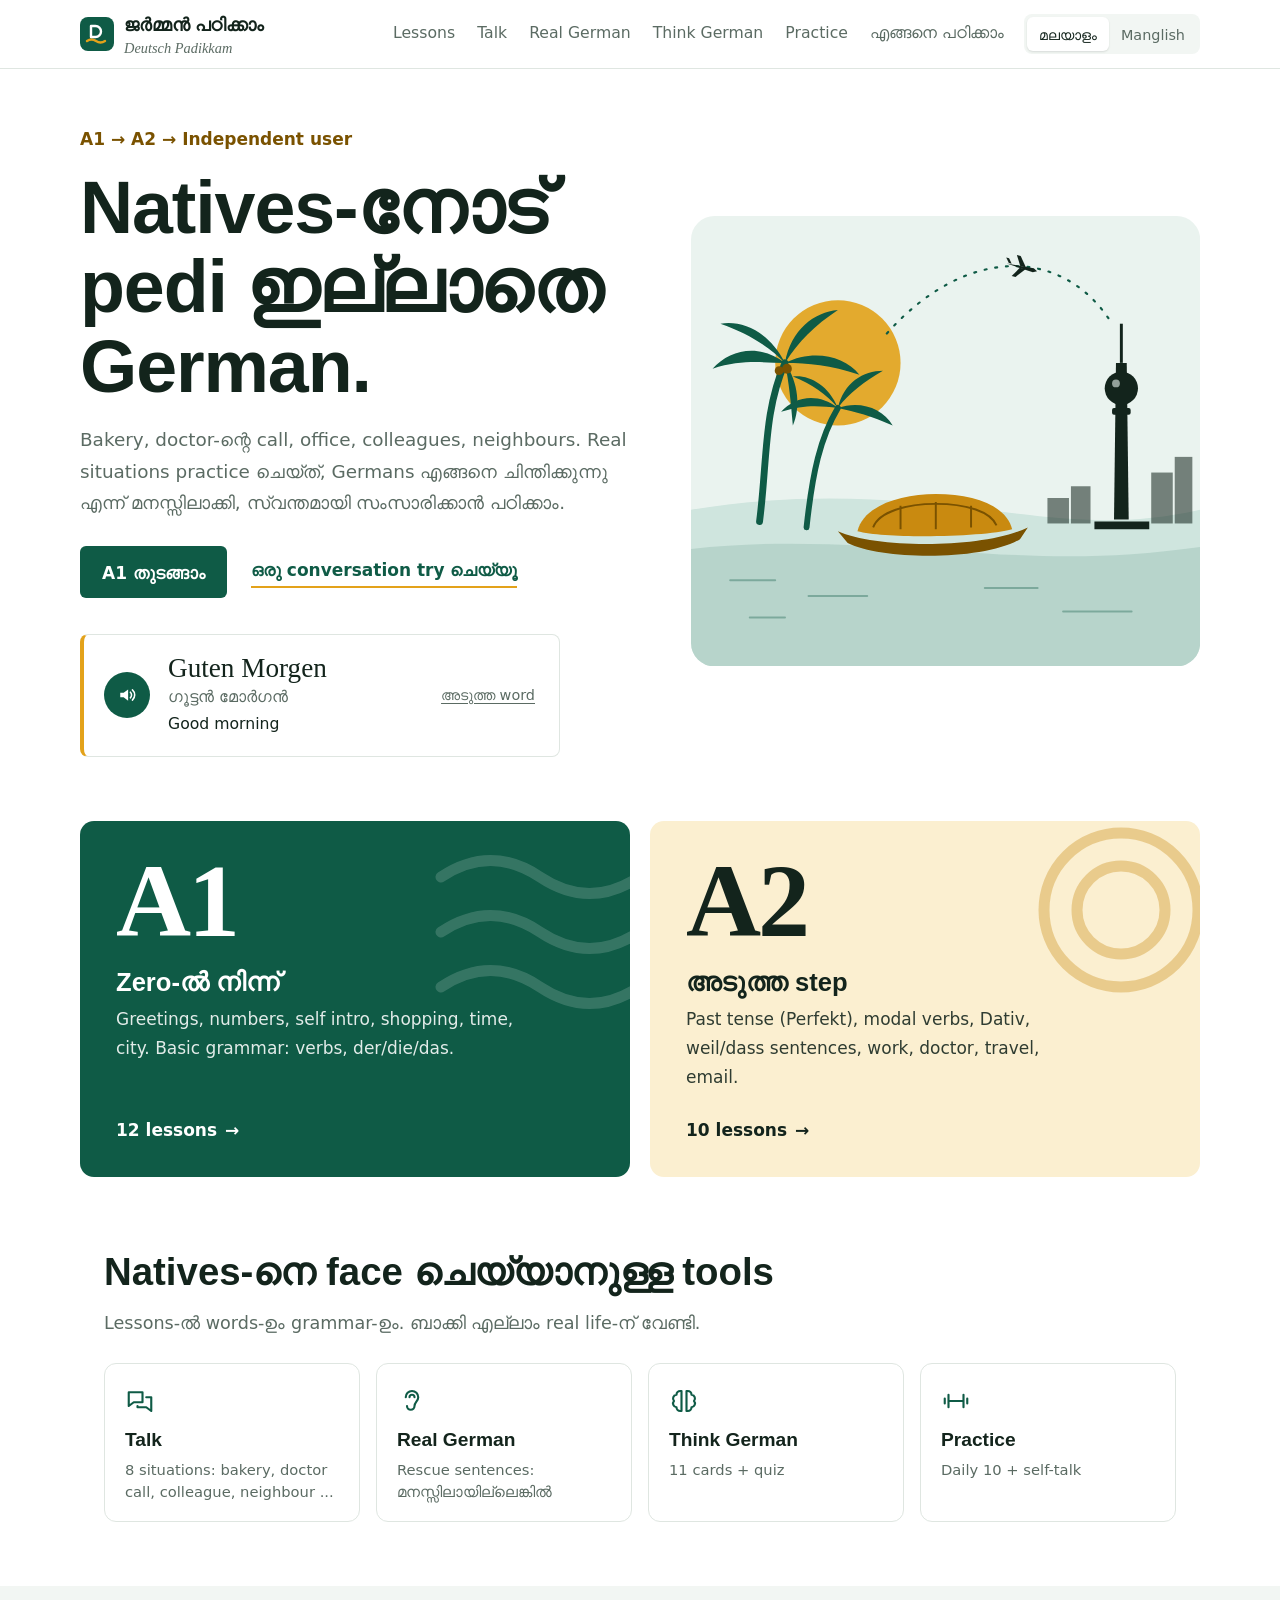
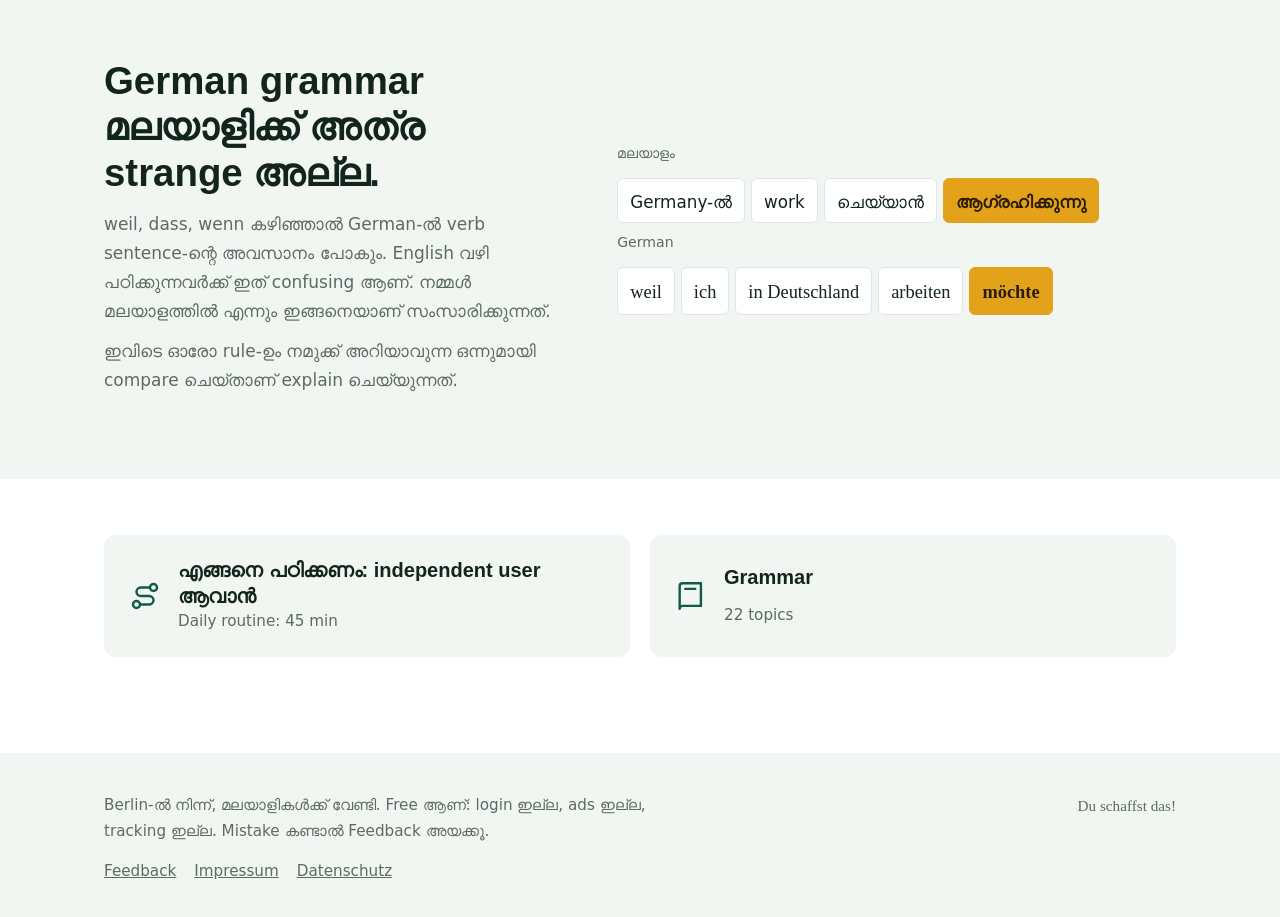
==== index.html @ 3b3a0187 "Add files via upload" ====
<!DOCTYPE html>
<html lang="ml">
<head>
<meta charset="utf-8">
<meta name="viewport" content="width=device-width, initial-scale=1, viewport-fit=cover">
<title>Deutsch Padikkam · ജർമ്മൻ മലയാളത്തിൽ പഠിക്കാം (A1, A2, Goethe പരീക്ഷ)</title>
<meta name="description" content="മലയാളത്തിലും Manglish-ലും ജർമ്മൻ പഠിക്കാം. A1, A2 പാഠങ്ങൾ, ഉച്ചാരണം, Goethe A1, A2 പരീക്ഷാ തയ്യാറെടുപ്പ്. Learn German in Malayalam and Manglish.">
<meta name="theme-color" content="#0F5B46">
<link rel="icon" href="favicon.svg" type="image/svg+xml">
<meta property="og:type" content="website">
<meta property="og:title" content="Deutsch Padikkam: ജർമ്മൻ, നമ്മുടെ ഭാഷയിൽ">
<meta property="og:description" content="Free German course in Malayalam and Manglish. A1, A2, real conversations, rescue sentences, German culture.">
<meta property="og:image" content="og-image.png">
<meta property="og:locale" content="ml_IN">
<meta name="twitter:card" content="summary_large_image">
<style>
@font-face {
  font-family: 'Anek Malayalam';
  font-style: normal;
  font-display: swap;
  font-weight: 100 800;
  font-stretch: 75% 125%;
  src: url(fonts/anek-malayalam-malayalam-standard-normal.woff2) format('woff2-variations');
  unicode-range: U+0307,U+0323,U+0951-0952,U+0964-0965,U+0D00-0D7F,U+1CDA,U+1CF2,U+200C-200D,U+20B9,U+25CC,U+A830-A832;
}
@font-face {
  font-family: 'Anek Malayalam';
  font-style: normal;
  font-display: swap;
  font-weight: 100 800;
  font-stretch: 75% 125%;
  src: url(fonts/anek-malayalam-latin-ext-standard-normal.woff2) format('woff2-variations');
  unicode-range: U+0100-02BA,U+02BD-02C5,U+02C7-02CC,U+02CE-02D7,U+02DD-02FF,U+0304,U+0308,U+0329,U+1D00-1DBF,U+1E00-1E9F,U+1EF2-1EFF,U+2020,U+20A0-20AB,U+20AD-20C0,U+2113,U+2C60-2C7F,U+A720-A7FF;
}
@font-face {
  font-family: 'Anek Malayalam';
  font-style: normal;
  font-display: swap;
  font-weight: 100 800;
  font-stretch: 75% 125%;
  src: url(fonts/anek-malayalam-latin-standard-normal.woff2) format('woff2-variations');
  unicode-range: U+0000-00FF,U+0131,U+0152-0153,U+02BB-02BC,U+02C6,U+02DA,U+02DC,U+0304,U+0308,U+0329,U+2000-206F,U+20AC,U+2122,U+2191,U+2193,U+2212,U+2215,U+FEFF,U+FFFD;
}
@font-face {
  font-family: 'Newsreader';
  font-style: normal;
  font-display: swap;
  font-weight: 200 800;
  src: url(fonts/newsreader-latin-ext-standard-normal.woff2) format('woff2-variations');
  unicode-range: U+0100-02BA,U+02BD-02C5,U+02C7-02CC,U+02CE-02D7,U+02DD-02FF,U+0304,U+0308,U+0329,U+1D00-1DBF,U+1E00-1E9F,U+1EF2-1EFF,U+2020,U+20A0-20AB,U+20AD-20C0,U+2113,U+2C60-2C7F,U+A720-A7FF;
}
@font-face {
  font-family: 'Newsreader';
  font-style: normal;
  font-display: swap;
  font-weight: 200 800;
  src: url(fonts/newsreader-latin-standard-normal.woff2) format('woff2-variations');
  unicode-range: U+0000-00FF,U+0131,U+0152-0153,U+02BB-02BC,U+02C6,U+02DA,U+02DC,U+0304,U+0308,U+0329,U+2000-206F,U+20AC,U+2122,U+2191,U+2193,U+2212,U+2215,U+FEFF,U+FFFD;
}
@font-face {
  font-family: 'Newsreader';
  font-style: italic;
  font-display: swap;
  font-weight: 200 800;
  src: url(fonts/newsreader-latin-ext-standard-italic.woff2) format('woff2-variations');
  unicode-range: U+0100-02BA,U+02BD-02C5,U+02C7-02CC,U+02CE-02D7,U+02DD-02FF,U+0304,U+0308,U+0329,U+1D00-1DBF,U+1E00-1E9F,U+1EF2-1EFF,U+2020,U+20A0-20AB,U+20AD-20C0,U+2113,U+2C60-2C7F,U+A720-A7FF;
}
@font-face {
  font-family: 'Newsreader';
  font-style: italic;
  font-display: swap;
  font-weight: 200 800;
  src: url(fonts/newsreader-latin-standard-italic.woff2) format('woff2-variations');
  unicode-range: U+0000-00FF,U+0131,U+0152-0153,U+02BB-02BC,U+02C6,U+02DA,U+02DC,U+0304,U+0308,U+0329,U+2000-206F,U+20AC,U+2122,U+2191,U+2193,U+2212,U+2215,U+FEFF,U+FFFD;
}
@font-face {
  font-family: 'Manjari';
  font-style: normal;
  font-display: swap;
  font-weight: 400;
  src: url(fonts/manjari-malayalam-400-normal.woff2) format('woff2'), url(fonts/manjari-malayalam-400-normal.woff) format('woff');
  unicode-range: U+0307,U+0323,U+0951-0952,U+0964-0965,U+0D00-0D7F,U+1CDA,U+1CF2,U+200C-200D,U+20B9,U+25CC,U+A830-A832;
}
@font-face {
  font-family: 'Manjari';
  font-style: normal;
  font-display: swap;
  font-weight: 400;
  src: url(fonts/manjari-latin-ext-400-normal.woff2) format('woff2'), url(fonts/manjari-latin-ext-400-normal.woff) format('woff');
  unicode-range: U+0100-02BA,U+02BD-02C5,U+02C7-02CC,U+02CE-02D7,U+02DD-02FF,U+0304,U+0308,U+0329,U+1D00-1DBF,U+1E00-1E9F,U+1EF2-1EFF,U+2020,U+20A0-20AB,U+20AD-20C0,U+2113,U+2C60-2C7F,U+A720-A7FF;
}
@font-face {
  font-family: 'Manjari';
  font-style: normal;
  font-display: swap;
  font-weight: 400;
  src: url(fonts/manjari-latin-400-normal.woff2) format('woff2'), url(fonts/manjari-latin-400-normal.woff) format('woff');
  unicode-range: U+0000-00FF,U+0131,U+0152-0153,U+02BB-02BC,U+02C6,U+02DA,U+02DC,U+0304,U+0308,U+0329,U+2000-206F,U+20AC,U+2122,U+2191,U+2193,U+2212,U+2215,U+FEFF,U+FFFD;
}
@font-face {
  font-family: 'Manjari';
  font-style: normal;
  font-display: swap;
  font-weight: 700;
  src: url(fonts/manjari-malayalam-700-normal.woff2) format('woff2'), url(fonts/manjari-malayalam-700-normal.woff) format('woff');
  unicode-range: U+0307,U+0323,U+0951-0952,U+0964-0965,U+0D00-0D7F,U+1CDA,U+1CF2,U+200C-200D,U+20B9,U+25CC,U+A830-A832;
}
@font-face {
  font-family: 'Manjari';
  font-style: normal;
  font-display: swap;
  font-weight: 700;
  src: url(fonts/manjari-latin-ext-700-normal.woff2) format('woff2'), url(fonts/manjari-latin-ext-700-normal.woff) format('woff');
  unicode-range: U+0100-02BA,U+02BD-02C5,U+02C7-02CC,U+02CE-02D7,U+02DD-02FF,U+0304,U+0308,U+0329,U+1D00-1DBF,U+1E00-1E9F,U+1EF2-1EFF,U+2020,U+20A0-20AB,U+20AD-20C0,U+2113,U+2C60-2C7F,U+A720-A7FF;
}
@font-face {
  font-family: 'Manjari';
  font-style: normal;
  font-display: swap;
  font-weight: 700;
  src: url(fonts/manjari-latin-700-normal.woff2) format('woff2'), url(fonts/manjari-latin-700-normal.woff) format('woff');
  unicode-range: U+0000-00FF,U+0131,U+0152-0153,U+02BB-02BC,U+02C6,U+02DA,U+02DC,U+0304,U+0308,U+0329,U+2000-206F,U+20AC,U+2122,U+2191,U+2193,U+2212,U+2215,U+FEFF,U+FFFD;
}

:root{
  --bg:#FFFFFF; --bg2:#F2F6F3; --ink:#13241C; --muted:#5B6B63; --line:#DFE6E1;
  --green:#0F5B46; --green2:#0A4535; --on-green:#FFFFFF; --tur:#E3A21A; --tur-soft:#FBEFD0; --tur-ink:#7A5200;
  --red:#B93A2A; --ok:#1E7A4E; --water:#CFE5DE; --sky:#EAF3EF;
  color-scheme:light; box-sizing:border-box;
  padding-top:env(safe-area-inset-top,0px); padding-bottom:env(safe-area-inset-bottom,0px);
}
@media (prefers-color-scheme:dark){ :root:not([data-theme="light"]){
  --bg:#0E1713; --bg2:#15221C; --ink:#E8EEEA; --muted:#9FB0A7; --line:#25342D;
  --green:#2E8B6C; --green2:#3FA584; --on-green:#FFFFFF; --tur:#F0B43C; --tur-soft:#3A2F14; --tur-ink:#F6CF7A;
  --red:#E58A7C; --ok:#6CC191; --water:#1E3A31; --sky:#13211B; color-scheme:dark; } }
:root[data-theme="dark"]{
  --bg:#0E1713; --bg2:#15221C; --ink:#E8EEEA; --muted:#9FB0A7; --line:#25342D;
  --green:#2E8B6C; --green2:#3FA584; --on-green:#FFFFFF; --tur:#F0B43C; --tur-soft:#3A2F14; --tur-ink:#F6CF7A;
  --red:#E58A7C; --ok:#6CC191; --water:#1E3A31; --sky:#13211B; color-scheme:dark; }
*,*::before,*::after{box-sizing:inherit}
html{scroll-padding-top:calc(env(safe-area-inset-top,0px) + 80px)}
body{margin:0;background:var(--bg);color:var(--ink);font-family:"Manjari","Noto Sans Malayalam",system-ui,sans-serif;font-size:1.0625rem;line-height:1.7;-webkit-font-smoothing:antialiased}
.disp{font-family:"Anek Malayalam","Manjari",system-ui,sans-serif;font-variation-settings:"wdth" 88}
.de{font-family:"Newsreader",Georgia,"Times New Roman",serif}
a{color:var(--green)}
:focus-visible{outline:3px solid var(--tur);outline-offset:3px;border-radius:4px}
.wrap{max-width:1120px;margin:0 auto;padding:0 24px}
.narrow{max-width:820px}

/* header */
header.top{position:sticky;top:env(safe-area-inset-top,0px);z-index:20;background:color-mix(in srgb,var(--bg) 88%,transparent);backdrop-filter:blur(10px);-webkit-backdrop-filter:blur(10px);border-bottom:1px solid var(--line)}
body::before{content:"";position:fixed;inset:0 0 auto;height:env(safe-area-inset-top,0px);z-index:21;background:color-mix(in srgb,var(--bg) 88%,transparent);backdrop-filter:blur(10px);-webkit-backdrop-filter:blur(10px)}
.bar{display:flex;align-items:center;justify-content:space-between;gap:12px 24px;min-height:68px;flex-wrap:wrap;padding:8px 0}
.brand{display:flex;align-items:center;gap:10px;text-decoration:none;color:var(--ink)}
.brand .mark{width:34px;height:34px;flex:none}
.brand b{font-family:"Anek Malayalam",sans-serif;font-weight:700;font-size:1.15rem;line-height:1;font-variation-settings:"wdth" 90}
.brand small{display:block;font-family:"Newsreader",serif;font-style:italic;color:var(--muted);font-size:.9rem;line-height:1.2}
.right{display:flex;align-items:center;gap:20px;flex-wrap:wrap}
nav.links{display:flex;gap:22px}
nav.links a{text-decoration:none;color:var(--muted);font-size:.98rem;padding:4px 0;border-bottom:2px solid transparent}
nav.links a:hover{color:var(--ink)}
nav.links a[aria-current="page"]{color:var(--ink);border-bottom-color:var(--tur)}
.toggle{display:inline-flex;background:var(--bg2);border-radius:8px;padding:3px}
.toggle button{border:0;background:transparent;color:var(--muted);font:inherit;font-size:.9rem;padding:6px 12px 3px;border-radius:6px;cursor:pointer}
.toggle button[aria-pressed="true"]{background:var(--bg);color:var(--ink);box-shadow:0 1px 2px rgba(19,36,28,.12)}

/* buttons */
.btn{display:inline-flex;align-items:center;gap:8px;background:var(--green);color:var(--on-green);text-decoration:none;border:0;border-radius:6px;padding:13px 22px 10px;font:inherit;font-weight:700;cursor:pointer;transition:background .15s}
.btn:hover{background:var(--green2)}
a.btn{color:var(--on-green)}
.link{font-weight:700;text-decoration:none;color:var(--green);border-bottom:2px solid var(--tur);padding-bottom:1px}
@media (prefers-color-scheme:dark){ :root:not([data-theme="light"]) a,:root:not([data-theme="light"]) .link{color:var(--green2)} :root:not([data-theme="light"]) a.btn{color:var(--on-green)} }
:root[data-theme="dark"] a,:root[data-theme="dark"] .link{color:var(--green2)} :root[data-theme="dark"] a.btn{color:var(--on-green)}

/* home hero */
.hero{display:grid;grid-template-columns:1.05fr .95fr;gap:48px;align-items:center;padding:56px 0 64px}
.kicker{color:var(--tur-ink);font-weight:700;margin:0 0 14px}
.hero h1{font-family:"Anek Malayalam",sans-serif;font-weight:800;font-variation-settings:"wdth" 82;font-size:clamp(2.6rem,6.2vw,4.6rem);line-height:1.08;margin:0 0 18px;letter-spacing:-.015em}
.hero .sub{font-size:1.15rem;color:var(--muted);max-width:30em;margin:0 0 28px}
.hero .cta{display:flex;align-items:center;gap:24px;flex-wrap:wrap}
.art svg{width:100%;height:auto;display:block}
.demo{margin-top:36px;display:flex;align-items:center;gap:18px;padding:18px 20px;border:1px solid var(--line);border-left:4px solid var(--tur);border-radius:8px;background:var(--bg);max-width:30rem}
.demo .w{flex:1;min-width:0}
.demo .g{font-family:"Newsreader",serif;font-size:1.7rem;line-height:1.15;font-weight:500}
.demo .p{color:var(--muted);font-size:.98rem}
.demo .next{background:none;border:0;color:var(--muted);font:inherit;font-size:.9rem;cursor:pointer;text-decoration:underline;text-underline-offset:3px;padding:4px}
.play{width:46px;height:46px;border-radius:50%;border:0;background:var(--green);color:var(--on-green);cursor:pointer;display:inline-grid;place-items:center;padding:0;flex:none;transition:transform .12s}
.play:active{transform:scale(.94)}
.play svg{width:18px;height:18px}
.play.sm{width:38px;height:38px;background:var(--bg2);color:var(--green)}
@media (prefers-color-scheme:dark){ :root:not([data-theme="light"]) .play.sm{color:var(--green2)} }
:root[data-theme="dark"] .play.sm{color:var(--green2)}

/* levels */
.levels{display:grid;grid-template-columns:1fr 1fr;gap:20px;padding:0 0 72px}
.lv{position:relative;overflow:hidden;border-radius:14px;padding:36px 36px 32px;min-height:300px;display:flex;flex-direction:column;text-decoration:none}
.lv.a1{background:var(--green);color:#fff}
.lv.a2{background:var(--tur-soft);color:var(--ink)}
.lv .big{font-family:"Newsreader",serif;font-weight:600;font-size:6.5rem;line-height:.85;letter-spacing:-.03em}
.lv h2{font-family:"Anek Malayalam",sans-serif;font-variation-settings:"wdth" 88;font-size:1.6rem;margin:22px 0 6px;line-height:1.25}
.lv p{margin:0 0 24px;max-width:24em;opacity:.88}
.lv .go{margin-top:auto;font-weight:700;display:inline-flex;gap:8px;align-items:center}
.lv .deco{position:absolute;right:-20px;top:-10px;width:220px;opacity:.16;pointer-events:none}
.lv.a2 .deco{opacity:.35}
.lv:hover .go span{text-decoration:underline;text-underline-offset:4px}

/* verb-at-the-end feature */
.feature{background:var(--bg2);padding:72px 0}
.feature .grid{display:grid;grid-template-columns:.9fr 1.1fr;gap:56px;align-items:center}
.feature h2,.sec-h{font-family:"Anek Malayalam",sans-serif;font-weight:700;font-variation-settings:"wdth" 86;font-size:clamp(1.7rem,3.6vw,2.4rem);line-height:1.2;margin:0 0 14px}
.feature p{color:var(--muted);margin:0 0 12px;max-width:28em}
.sent{display:flex;flex-wrap:wrap;gap:6px;margin:0 0 8px}
.sent span{padding:9px 12px 6px;border-radius:6px;background:var(--bg);border:1px solid var(--line);font-size:1.05rem}
.sent span.v{background:var(--tur);border-color:var(--tur);color:#2A1C00;font-weight:700}
.sent.de span{font-family:"Newsreader",serif;font-size:1.15rem}
.sent-l{font-size:.88rem;color:var(--muted);margin:18px 0 6px}

/* exam teaser */
.teaser{padding:72px 0}
.teaser .grid{display:grid;grid-template-columns:1fr 1fr;gap:20px;margin-top:28px}
.tcard{border:1px solid var(--line);border-radius:12px;padding:26px 26px 22px;text-decoration:none;color:var(--ink);display:block;transition:border-color .15s}
.tcard:hover{border-color:var(--green)}
.tcard h3{font-family:"Newsreader",serif;font-weight:600;font-size:1.4rem;margin:0 0 14px}
.tcard .meta{display:flex;gap:28px;margin-top:14px;color:var(--muted);font-size:.95rem}
.tcard .meta b{display:block;font-family:"Newsreader",serif;font-size:1.6rem;color:var(--ink);font-weight:600;line-height:1.1}

/* generic page */
.crumb{color:var(--muted);font-size:.92rem;margin:28px 0 0}
.crumb a{color:var(--muted);text-decoration:none}
.crumb a:hover{color:var(--ink)}
.phead{display:grid;grid-template-columns:auto 1fr;gap:24px;align-items:center;margin:24px 0 32px}
.badge{width:88px;height:88px;border-radius:20px;background:var(--tur-soft);color:var(--tur-ink);display:grid;place-items:center}
.badge svg{width:44px;height:44px}
h1.page{font-family:"Anek Malayalam",sans-serif;font-weight:800;font-variation-settings:"wdth" 84;font-size:clamp(2rem,5vw,3.1rem);line-height:1.12;margin:0;letter-spacing:-.01em}
.phead .de{color:var(--muted);font-style:italic;font-size:1.2rem;margin:6px 0 0}
.progress{height:4px;background:var(--line);border-radius:2px;margin:0 0 36px;overflow:hidden}
.progress i{display:block;height:100%;background:var(--tur)}
.lead{color:var(--muted);max-width:36em;margin:0 0 36px;font-size:1.1rem}

/* level path */
.path{list-style:none;margin:0 0 48px;padding:0;position:relative}
.path::before{content:"";position:absolute;left:27px;top:28px;bottom:28px;width:2px;background:var(--line)}
.path li a{position:relative;display:grid;grid-template-columns:56px 1fr auto;gap:20px;align-items:center;padding:12px 12px 12px 0;text-decoration:none;color:var(--ink);border-radius:10px}
.path li a:hover{background:var(--bg2)}
.node{width:56px;height:56px;border-radius:50%;background:var(--bg);border:2px solid var(--line);display:grid;place-items:center;color:var(--green);position:relative;z-index:1}
.node svg{width:24px;height:24px}
.path .ok .node{background:var(--green);border-color:var(--green);color:#fff}
.path .t b{display:block;font-weight:700;font-size:1.08rem;line-height:1.35}
.path .t small{font-family:"Newsreader",serif;font-style:italic;color:var(--muted);font-size:1rem}
.path .n{font-family:"Newsreader",serif;color:var(--muted);font-size:.95rem;white-space:nowrap}
@media (prefers-color-scheme:dark){ :root:not([data-theme="light"]) .node{color:var(--green2)} }
:root[data-theme="dark"] .node{color:var(--green2)}

/* phrases */
.cols{display:grid;grid-template-columns:120px 1fr 1fr 46px;gap:0 20px;font-size:.85rem;color:var(--muted);padding:0 0 8px;border-bottom:1px solid var(--line)}
.ph{display:grid;grid-template-columns:1fr 1fr 46px;gap:6px 20px;align-items:center;padding:16px 0 14px;border-bottom:1px solid var(--line)}
.ph .g{font-family:"Newsreader",serif;font-size:1.4rem;line-height:1.25;font-weight:500}
.ph .s{color:var(--muted);font-size:.98rem;margin-top:2px}
.ph .m{font-size:1.02rem}
.hdr{display:grid;grid-template-columns:1fr 1fr 46px;gap:20px;font-size:.85rem;color:var(--muted);padding:0 0 8px;border-bottom:2px solid var(--ink)}
.note{display:grid;grid-template-columns:auto 1fr;gap:16px;margin:32px 0 0;padding:22px 24px 18px;background:var(--tur-soft);border-radius:12px}
.note svg{width:26px;height:26px;color:var(--tur-ink);margin-top:2px}
.note b{display:block;color:var(--tur-ink);margin-bottom:2px}
.quiz{margin:48px 0 0;border:1px solid var(--line);border-radius:12px;padding:8px 24px 18px}
.quiz h2{font-family:"Anek Malayalam",sans-serif;font-variation-settings:"wdth" 88;font-size:1.35rem;margin:16px 0 4px}
.q{padding:16px 0 10px;border-top:1px solid var(--line)}
.q:first-of-type{border-top:0}
.q p{margin:0 0 12px;font-weight:700}
.opts{display:flex;gap:10px;flex-wrap:wrap}
.opt{background:var(--bg);border:1.5px solid var(--line);color:var(--ink);border-radius:8px;padding:10px 16px 7px;font:inherit;cursor:pointer;transition:border-color .12s}
.opt:hover:not([disabled]){border-color:var(--green)}
.opt.de{font-size:1.12rem}
.opt[disabled]{cursor:default}
.opt.right{border-color:var(--ok);background:color-mix(in srgb,var(--ok) 10%,var(--bg));color:var(--ok);font-weight:700}
.opt.wrong{border-color:var(--red);color:var(--red);text-decoration:line-through}
.fb{margin-top:8px;font-size:.95rem;min-height:1.4em}
.fb.ok{color:var(--ok)} .fb.no{color:var(--red)}
.pager{display:flex;justify-content:space-between;align-items:center;gap:16px;flex-wrap:wrap;margin:40px 0 72px}

/* exam */
.facts{display:grid;grid-template-columns:repeat(4,1fr);gap:0;border-top:2px solid var(--ink);border-bottom:1px solid var(--line);margin:0 0 48px}
.fact{padding:18px 16px 14px 0}
.fact+.fact{padding-left:16px;border-left:1px solid var(--line)}
.fact .v{font-family:"Newsreader",serif;font-size:2.4rem;font-weight:600;line-height:1}
.fact .k{color:var(--muted);font-size:.92rem;margin-top:6px}
.viz{margin:0 0 12px}
.viz-l{font-size:.88rem;color:var(--muted);margin:0 0 8px}
.tl{display:flex;height:56px;border-radius:8px;overflow:hidden;gap:3px}
.tl div{display:flex;flex-direction:column;justify-content:center;padding:0 12px;color:#fff;min-width:0}
.tl div b{font-family:"Newsreader",serif;font-size:1.05rem;font-weight:600;white-space:nowrap;overflow:hidden;text-overflow:ellipsis}
.tl div small{font-size:.8rem;opacity:.9}
.tl .c1{background:#0F5B46}.tl .c2{background:#2E8B6C}.tl .c3{background:#5FAE8F}.tl .c4{background:#C98A10}
.pts{position:relative;height:44px;border-radius:8px;overflow:hidden;display:flex;gap:3px;margin-top:4px}
.pts div{display:flex;align-items:center;padding:0 12px;color:#fff;font-size:.9rem}
.pts .w{background:#0F5B46}.pts .o{background:#C98A10}
.passline{position:relative;height:28px;margin-top:6px}
.passline i{position:absolute;top:-56px;bottom:22px;width:2px;background:var(--red)}
.passline span{position:absolute;top:2px;transform:translateX(-50%);font-size:.85rem;color:var(--red);font-weight:700;white-space:nowrap}
.parts{margin:40px 0 0}
.part{display:grid;grid-template-columns:200px 1fr;gap:24px;padding:22px 0 18px;border-top:1px solid var(--line)}
.part h3{margin:0;font-family:"Newsreader",serif;font-weight:600;font-size:1.5rem;line-height:1.2}
.part h3 small{display:block;font-family:"Manjari",sans-serif;font-weight:400;font-size:.9rem;color:var(--muted);margin-top:6px;line-height:1.5}
.part p{margin:0}
.calc{margin:28px 0 0;padding:20px 24px 16px;background:var(--bg2);border-radius:12px}
.calc b{display:block;margin-bottom:2px}
.samples{display:grid;grid-template-columns:1fr 1fr;gap:20px;margin-top:20px}
.paper{position:relative;border:1px solid var(--line);border-left:4px solid var(--green);border-radius:4px 10px 10px 4px;padding:22px 24px 20px;background:var(--bg)}
.paper h3{margin:0 0 12px;font-size:1rem;color:var(--muted);font-weight:700}
.paper .txt{font-family:"Newsreader",serif;font-size:1.18rem;line-height:1.65;white-space:pre-line;margin:0 0 12px}
.tips{list-style:none;padding:0;margin:16px 0 0}
.tips li{position:relative;padding:12px 0 10px 34px;border-top:1px solid var(--line)}
.tips li::before{content:"";position:absolute;left:4px;top:19px;width:14px;height:8px;border-left:2.5px solid var(--green);border-bottom:2.5px solid var(--green);transform:rotate(-45deg)}
.src{font-size:.9rem;color:var(--muted);margin:20px 0 0}
h2.sec-h{margin-top:64px}


.path .t small.gsub{display:block;font-family:"Manjari",sans-serif;font-style:normal;font-size:.9rem}
.jump{display:flex;gap:8px;flex-wrap:wrap;margin:-12px 0 28px}
.jump a{font-size:.9rem;text-decoration:none;color:var(--ink);background:var(--bg2);border-radius:6px;padding:6px 12px 3px}
.jump a:hover{background:var(--tur-soft)}
h2.lh{font-family:"Anek Malayalam",sans-serif;font-variation-settings:"wdth" 88;font-size:1.35rem;margin:0 0 12px}
.gram{margin:48px 0 0;padding:28px 28px 22px;border:1px solid var(--line);border-top:4px solid var(--green);border-radius:4px 4px 12px 12px}
.glabel{margin:0 0 4px;color:var(--green);font-weight:700;font-size:.92rem}
.gram h2{font-family:"Anek Malayalam",sans-serif;font-variation-settings:"wdth" 86;font-size:1.6rem;line-height:1.25;margin:0 0 10px}
.gram p{margin:0 0 16px;max-width:40em}
.gt{overflow-x:auto;margin-top:6px}
.gt table{border-collapse:collapse;width:100%;min-width:420px}
.gt th{text-align:left;font-size:.85rem;color:var(--muted);font-weight:400;padding:8px 12px 6px;border-bottom:2px solid var(--ink)}
.gt td{padding:10px 12px 7px;border-bottom:1px solid var(--line);font-family:"Newsreader",Georgia,serif;font-size:1.08rem}
.gt td.k{font-family:"Manjari",sans-serif;font-weight:700;font-size:.98rem;color:var(--green)}
.gt tr:nth-child(even) td{background:var(--bg2)}
.qhead{display:flex;justify-content:space-between;align-items:baseline;gap:12px;flex-wrap:wrap}
.score{font-family:"Newsreader",serif;font-weight:600;font-size:1.15rem;color:var(--green)}
.quiz .small{margin:0 0 6px}
.small{font-size:.9rem;color:var(--muted)}
.ex{padding:18px 0 12px;border-top:1px solid var(--line)}
.qq{margin:0 0 12px;font-weight:700}
.inst{font-weight:400;color:var(--muted)}
.fillrow{display:flex;align-items:center;gap:14px;flex-wrap:wrap}
.fs{font-size:1.3rem;line-height:1.6}
.blank{font:inherit;font-family:"Newsreader",Georgia,serif;font-size:1.2rem;width:9em;max-width:60vw;padding:4px 8px 2px;margin:0 4px;border:0;border-bottom:2px solid var(--tur);background:var(--tur-soft);color:var(--ink);border-radius:4px 4px 0 0}
.blank:focus{outline:none;border-bottom-color:var(--green)}
.blank.ok{border-bottom-color:var(--ok);background:color-mix(in srgb,var(--ok) 12%,var(--bg))}
.blank.no{border-bottom-color:var(--red);background:color-mix(in srgb,var(--red) 10%,var(--bg));text-decoration:line-through}
.btn.sm{padding:9px 16px 6px;font-size:.95rem}
.btn[disabled]{opacity:.4;cursor:default}
.btn.ghost2{background:var(--bg2);color:var(--ink)}
.btn.ghost2:hover{background:var(--line)}
.linkbtn{background:none;border:0;font:inherit;color:var(--muted);text-decoration:underline;text-underline-offset:3px;cursor:pointer;padding:4px}
.rowbtn{display:flex;gap:14px;align-items:center;margin-top:12px}
.built{min-height:52px;border:1.5px dashed var(--line);border-radius:8px;padding:6px;display:flex;flex-wrap:wrap;gap:6px;margin-bottom:10px}
.chips{display:flex;flex-wrap:wrap;gap:8px}
.chip{font-family:"Newsreader",Georgia,serif;font-size:1.12rem;background:var(--bg);color:var(--ink);border:1.5px solid var(--line);border-radius:6px;padding:6px 12px 4px;cursor:pointer}
.chip:hover:not([disabled]){border-color:var(--green)}
.chip[disabled]{opacity:.3;cursor:default}
.chip.in{background:var(--tur-soft);border-color:var(--tur)}
.ex.is-ok .built{border-color:var(--ok);border-style:solid}
.ex.is-no .built{border-color:var(--red);border-style:solid}
.flash{margin:48px 0 0}
.flash h2{font-family:"Anek Malayalam",sans-serif;font-variation-settings:"wdth" 88;font-size:1.35rem;margin:0 0 4px}
.card{width:100%;min-height:200px;margin-top:14px;border-radius:14px;border:0;background:var(--green);color:#fff;display:flex;flex-direction:column;align-items:center;justify-content:center;gap:10px;padding:28px;cursor:pointer;font:inherit;text-align:center}
.card .front{font-size:clamp(1.6rem,5vw,2.4rem);line-height:1.2}
.card.flipped{background:var(--tur-soft);color:var(--ink)}
.card .back{display:flex;flex-direction:column;gap:4px}
.card .back .s{color:var(--muted)}
.card .back .m{font-size:1.2rem;font-weight:700}
.card .hint{font-size:.9rem;opacity:.75}
.card.done{background:var(--bg2);color:var(--ink);cursor:default}
.fcbar{display:flex;align-items:center;gap:10px;margin-top:12px;flex-wrap:wrap}
.fcbar .sp{flex:1}
.steps{display:grid;grid-template-columns:1fr 1fr;gap:20px;margin-bottom:8px}
.step{display:grid;grid-template-columns:auto 1fr;grid-template-rows:auto auto;column-gap:16px;align-items:center;padding:22px 24px;border-radius:12px;background:var(--bg2);text-decoration:none;color:var(--ink)}
.step svg{grid-row:1 / span 2;width:34px;height:34px;color:var(--green)}
.step b{font-family:"Anek Malayalam",sans-serif;font-variation-settings:"wdth" 88;font-size:1.25rem;line-height:1.3}
.step span{color:var(--muted);font-size:.95rem}
.step:hover{background:var(--tur-soft)}
.glist{list-style:none;padding:0;margin:0}
.glist a{display:grid;grid-template-columns:44px 1fr;gap:12px;padding:14px 8px 10px 0;border-bottom:1px solid var(--line);text-decoration:none;color:var(--ink)}
.glist a:hover{background:var(--bg2)}
.glist .n{font-family:"Newsreader",serif;color:var(--tur-ink);font-weight:600;font-size:1.2rem;text-align:right}
.glist b{display:block}
.glist small{color:var(--muted)}
.daylist{list-style:none;padding:0;margin:20px 0 0}
.daylist li{display:grid;grid-template-columns:64px 1fr;gap:16px;padding:16px 0 12px;border-top:1px solid var(--line)}
.daylist .dn{width:56px;height:56px;border-radius:50%;display:grid;place-items:center;color:#fff;font-family:"Newsreader",serif;font-weight:600;font-size:1.2rem}
.daylist .c1{background:#0F5B46}.daylist .c2{background:#2E8B6C}.daylist .c3{background:#5FAE8F}.daylist .c4{background:#C98A10}
.daylist p{margin:2px 0 0;color:var(--muted)}
.plan{display:grid;grid-template-columns:repeat(3,1fr);gap:10px;margin-top:16px}
.pl{padding:16px 18px 12px;border-radius:10px;background:var(--green);color:#fff}
.pl.a2{background:var(--tur-soft);color:var(--ink)}
.pl .wk{display:block;font-size:.85rem;opacity:.85}
.pl b{font-family:"Newsreader",serif;font-weight:600;font-size:1.1rem;line-height:1.3}
.tips.x li::before{border:0;width:12px;height:12px;transform:none;top:18px;background:
  linear-gradient(45deg,transparent 44%,var(--red) 44%,var(--red) 56%,transparent 56%),linear-gradient(-45deg,transparent 44%,var(--red) 44%,var(--red) 56%,transparent 56%)}
@media (max-width:900px){.plan{grid-template-columns:1fr 1fr}.steps{grid-template-columns:1fr}}
@media (max-width:640px){.gram{padding:22px 18px 16px}.plan{grid-template-columns:1fr}.fs{font-size:1.15rem}}

.menubtn{display:none;background:var(--bg2);border:0;border-radius:6px;font:inherit;font-size:.92rem;padding:7px 12px 4px;color:var(--ink);cursor:pointer}
@media (max-width:860px){
  .menubtn{display:inline-block}
  .bar{flex-wrap:nowrap}
  .right{gap:10px;flex-wrap:nowrap}
  nav.links{display:none;position:absolute;left:0;right:0;top:100%;background:var(--bg);border-bottom:1px solid var(--line);flex-direction:column;gap:0;padding:8px 18px 14px;box-shadow:0 10px 20px rgba(0,0,0,.06)}
  body.menu-open nav.links{display:flex}
  nav.links a{padding:12px 0 9px;border-bottom:1px solid var(--line)}
  nav.links a[aria-current="page"]{border-bottom-color:var(--tur)}
  .brand small{display:none}
}
.jumprow{display:flex;justify-content:space-between;align-items:center;gap:12px 20px;flex-wrap:wrap;margin:-12px 0 28px}
.jumprow .jump{margin:0}
.speed{display:inline-flex;align-items:center;gap:4px;background:var(--bg2);border-radius:8px;padding:3px 3px 3px 10px;font-size:.88rem;color:var(--muted)}
.speed span{margin-right:4px}
.speed button{border:0;background:transparent;font:inherit;color:var(--muted);padding:5px 10px 3px;border-radius:6px;cursor:pointer}
.speed button[aria-pressed="true"]{background:var(--bg);color:var(--ink);box-shadow:0 1px 2px rgba(19,36,28,.12)}
.chat{display:flex;flex-direction:column;gap:12px;margin:8px 0 72px}
.bub{max-width:80%;padding:14px 16px 10px;border-radius:16px;font-size:1.05rem}
.bub.them{align-self:flex-start;background:var(--bg2);border-bottom-left-radius:4px}
.bub.me{align-self:flex-end;background:var(--green);color:#fff;border-bottom-right-radius:4px;font-family:"Newsreader",Georgia,serif;font-size:1.2rem}
.brow{display:flex;align-items:center;gap:12px;font-family:"Newsreader",Georgia,serif;font-size:1.25rem;line-height:1.35}
.brow .play.sm{background:var(--bg);flex:none}
.tr{color:var(--muted);font-size:.95rem;margin-top:6px}
.trbtn{background:none;border:0;padding:4px 0 0;font:inherit;font-size:.88rem;color:var(--muted);text-decoration:underline;text-underline-offset:3px;cursor:pointer}
.answers{display:flex;flex-direction:column;align-items:flex-end;gap:8px;margin-top:4px}
.ans{max-width:86%;text-align:right;font-family:"Newsreader",Georgia,serif;font-size:1.15rem;background:var(--bg);color:var(--ink);border:1.5px solid var(--line);border-radius:14px 14px 4px 14px;padding:10px 16px 8px;cursor:pointer}
.ans:hover:not([disabled]){border-color:var(--green)}
.ans[disabled]{cursor:default}
.ans.right{border-color:var(--ok);background:color-mix(in srgb,var(--ok) 12%,var(--bg));color:var(--ok);font-weight:600}
.ans.wrong{border-color:var(--red);color:var(--red);text-decoration:line-through;opacity:.8}
.tfb{align-self:stretch;padding:14px 16px 10px;border-radius:10px;font-size:.98rem}
.tfb.ok{background:color-mix(in srgb,var(--ok) 10%,var(--bg));border-left:4px solid var(--ok)}
.tfb.no{background:color-mix(in srgb,var(--red) 8%,var(--bg));border-left:4px solid var(--red)}
.tfb b{margin-right:4px}
.micwrap{display:flex;align-items:center;gap:12px;flex-wrap:wrap}
.micbtn{display:inline-flex;align-items:center;gap:8px;border:1.5px solid var(--green);background:var(--bg);color:var(--green);border-radius:999px;padding:8px 16px 6px 12px;font:inherit;font-weight:700;cursor:pointer}
.micbtn svg{width:20px;height:20px}
.micbtn.rec{background:var(--red);border-color:var(--red);color:#fff;animation:pulse 1.2s infinite}
@keyframes pulse{50%{opacity:.7}}
@media (prefers-reduced-motion:reduce){.micbtn.rec{animation:none}}
.micres{font-size:.92rem;color:var(--muted)}
.micres.ok{color:var(--ok)} .micres.mid{color:var(--tur-ink)} .micres.no{color:var(--red)}
.tdone{border:1px solid var(--line);border-top:4px solid var(--tur);border-radius:12px;padding:20px 22px 16px}
.tdone h2{font-family:"Anek Malayalam",sans-serif;font-variation-settings:"wdth" 88;margin:0 0 4px}
.said{list-style:none;padding:0;margin:8px 0 14px}
.said li{display:flex;justify-content:space-between;align-items:center;gap:12px;padding:8px 0;border-bottom:1px solid var(--line);font-family:"Newsreader",Georgia,serif;font-size:1.12rem}
.tgrid{display:grid;grid-template-columns:repeat(4,1fr);gap:16px;padding-bottom:64px}
.tool{display:flex;flex-direction:column;gap:6px;padding:22px 20px 18px;border:1px solid var(--line);border-radius:12px;text-decoration:none;color:var(--ink);transition:border-color .15s}
.tool:hover{border-color:var(--green)}
.tool svg{width:30px;height:30px;color:var(--green);margin-bottom:6px}
.tool b{font-family:"Anek Malayalam",sans-serif;font-variation-settings:"wdth" 88;font-size:1.2rem;line-height:1.3}
.tool span{color:var(--muted);font-size:.92rem;line-height:1.5}
.steps-sec{padding:56px 24px 64px}
.practice1{margin:20px 0 0}
.fillers{display:grid;grid-template-columns:repeat(3,1fr);gap:10px}
.fl{display:grid;grid-template-columns:1fr auto;grid-template-rows:auto auto;column-gap:10px;padding:14px 14px 10px;background:var(--bg2);border-radius:10px;align-items:center}
.fl .de{font-size:1.2rem;font-weight:500}
.fl small{grid-column:1;color:var(--muted);font-size:.88rem}
.fl .play{grid-column:2;grid-row:1 / span 2}
.spk{border-top:2px solid var(--ink);margin-bottom:8px}
.spk-h,.spk-r{display:grid;grid-template-columns:1fr 1fr 1fr 40px;gap:14px;align-items:center}
.spk-h{font-size:.85rem;color:var(--muted);padding:8px 0 6px;border-bottom:1px solid var(--line)}
.spk-r{padding:12px 0 9px;border-bottom:1px solid var(--line)}
.spk .bk{color:var(--muted);font-size:1.05rem}
.spk .st{font-size:1.25rem;font-weight:600;color:var(--green)}
.cgrid{display:grid;grid-template-columns:1fr;gap:18px;margin-bottom:8px}
.cc{border:1px solid var(--line);border-radius:12px;padding:22px 24px 16px}
.cnum{margin:0;color:var(--tur-ink);font-style:italic}
.cc h3{font-family:"Anek Malayalam",sans-serif;font-variation-settings:"wdth" 88;font-size:1.4rem;line-height:1.3;margin:2px 0 14px}
.cmp{display:grid;grid-template-columns:1fr 1fr;gap:12px}
.cmp>div{padding:14px 16px 10px;border-radius:10px}
.cmp .kl{background:var(--tur-soft)} .cmp .gr{background:var(--bg2)}
.cmp b{font-size:.88rem;color:var(--muted)}
.cmp p{margin:4px 0 0}
.cdo{margin:14px 0 0}
.self{padding:24px 24px 18px;border-radius:12px;background:var(--green);color:#fff;margin-bottom:8px}
.self h2{font-family:"Anek Malayalam",sans-serif;font-variation-settings:"wdth" 88;margin:0 0 4px;font-size:1.4rem}
.self .small{color:rgba(255,255,255,.8)}
.ptask{font-size:1.15rem;font-weight:700;margin:16px 0 6px}
.pstart{font-size:1.3rem;margin:0 0 14px;line-height:1.5}
.self .btn.sm{background:#fff;color:var(--green)}
.self .btn.ghost2{background:rgba(255,255,255,.15);color:#fff}
.tleft{font-family:"Newsreader",serif;font-size:1.3rem;font-weight:600}
.pl.b1{background:var(--ink);color:var(--bg)}
@media (max-width:900px){.tgrid{grid-template-columns:1fr 1fr}.fillers{grid-template-columns:1fr 1fr}}
@media (max-width:640px){.tgrid,.fillers,.cmp{grid-template-columns:1fr}.bub{max-width:92%}.ans{max-width:96%}.spk-h{display:none}.spk-r{grid-template-columns:1fr 40px;row-gap:2px}.spk .bk{grid-column:1}.spk .st{grid-column:1}.spk .mn{grid-column:1}.spk-r .play{grid-column:2;grid-row:1 / span 3}.cc{padding:18px 16px 12px}}

@media (max-width:440px){.toggle button{padding:5px 8px 2px;font-size:.8rem}.brand b{font-size:.98rem;white-space:nowrap}.brand .mark{width:28px;height:28px}.menubtn{padding:6px 9px 3px;font-size:.85rem}.right{gap:6px}.bar{gap:8px}}
.flinks{display:flex;gap:18px;flex-wrap:wrap;margin:14px 0 0}.flinks a{color:var(--muted)}
footer{background:var(--bg2);margin-top:24px;padding:40px 0 32px;color:var(--muted);font-size:.95rem}
footer .row{display:flex;justify-content:space-between;gap:24px;flex-wrap:wrap;align-items:flex-start}
footer .brand{margin-bottom:8px}
.novoice{display:none;color:var(--red);font-size:.95rem}

@media (max-width:900px){
  .hero{grid-template-columns:1fr;gap:28px;padding:36px 0 48px}
  .art{order:-1;max-width:460px}
  .levels,.teaser .grid,.samples,.feature .grid{grid-template-columns:1fr}
  .facts{grid-template-columns:1fr 1fr}
  .fact:nth-child(3){border-left:0;padding-left:0}
  .fact:nth-child(n+3){border-top:1px solid var(--line)}
}
@media (max-width:640px){
  .wrap{padding:0 18px}
  nav.links{gap:16px}
  .lv{padding:28px 24px;min-height:0}
  .lv .big{font-size:5rem}
  .ph{grid-template-columns:1fr 46px}
  .ph .m{grid-column:1;grid-row:2;color:var(--ink)}
  .ph .play{grid-column:2;grid-row:1 / span 2}
  .hdr{display:none}
  .part{grid-template-columns:1fr;gap:8px}
  .phead{grid-template-columns:1fr;gap:16px}
  .badge{width:64px;height:64px;border-radius:16px}
  .badge svg{width:32px;height:32px}
  .tl div small{display:none}
  .demo{flex-wrap:wrap}
  .demo .next{flex-basis:100%;text-align:right}
  .levels{padding-top:8px}
}
@media (prefers-reduced-motion:reduce){*{transition:none!important}}
</style>
</head>
<body>
<header class="top"><div class="wrap bar">
  <a class="brand" href="#" aria-label="Deutsch Padikkam">
    <svg class="mark" viewBox="0 0 34 34" aria-hidden="true"><rect width="34" height="34" rx="8" fill="#0F5B46"/><path d="M7 24c3-2 6-2 9 0s6 2 9 0" stroke="#E3A21A" stroke-width="2.4" fill="none" stroke-linecap="round"/><path d="M11 20V9h4.5a5.5 5.5 0 0 1 0 11z" fill="none" stroke="#fff" stroke-width="2.4" stroke-linejoin="round"/></svg>
    <span><b>ജർമ്മൻ പഠിക്കാം</b><small>Deutsch Padikkam</small></span>
  </a>
  <div class="right">
    <button class="menubtn" id="menubtn" aria-controls="nav">Menu</button><nav class="links" id="nav"></nav>
    <div class="toggle" role="group" aria-label="Script">
      <button data-s="ml" aria-pressed="true">മലയാളം</button>
      <button data-s="mg" aria-pressed="false">Manglish</button>
    </div>
  </div>
</div></header>
<main id="app"></main>
<footer><div class="wrap row">
  <div style="max-width:36em"><p id="foot" style="margin:0"></p><p class="novoice" id="novoice"></p>
    <p class="flinks"><a href="mailto:DEINE-EMAIL@BEISPIEL.DE?subject=Deutsch%20Padikkam%20Feedback">Feedback</a><a href="impressum.html">Impressum</a><a href="datenschutz.html">Datenschutz</a></p></div>
  <p style="margin:0" class="de" lang="de">Du schaffst das!</p>
</div></footer>

<script>/* ---------- UI text: [Malayalam script, Manglish] ---------- */
const UI = {
  nav_exam:["Exam","Exam"], nav_method:["എങ്ങനെ പഠിക്കാം","Engane padikkaam"], nav_grammar:["Grammar","Grammar"],
  kicker:["Zero-ൽ നിന്ന് Goethe A2 വരെ","Zero il ninn Goethe A2 vare"],
  hero1:["ജർമ്മൻ, നമ്മുടെ ഭാഷയിൽ.","German, nammude bhaashayil."],
  heroSub:["German പഠിച്ചു തുടങ്ങുന്ന ഏതൊരു മലയാളിക്കും. ഓരോ word-ഉം മലയാളത്തിൽ explain ചെയ്ത്, കേട്ട്, exercise ചെയ്ത് പഠിക്കാം.",
           "German padichu thudangunna ethoru Malayaalikkum. Oro word um Malayalathil explain cheythu, kettu, exercise cheythu padikkaam."],
  startA1:["A1 തുടങ്ങാം","A1 thudangaam"], seeMethod:["എങ്ങനെ പഠിക്കണം?","Engane padikkanam?"],
  another:["അടുത്ത word","Next word"],
  lvA1:["Zero-ൽ നിന്ന്","Zero il ninn"], lvA2:["അടുത്ത step","Next step"],
  a1desc:["Greetings, numbers, self intro, shopping, time, city. Basic grammar: verbs, der/die/das.","Greetings, numbers, self intro, shopping, time, city. Basic grammar: verbs, der/die/das."],
  a2desc:["Past tense (Perfekt), modal verbs, Dativ, weil/dass sentences, work, doctor, travel, email.","Past tense (Perfekt), modal verbs, Dativ, weil/dass sentences, work, doctor, travel, email."],
  lessonsN:["lessons","lessons"],
  featH:["German grammar മലയാളിക്ക് അത്ര strange അല്ല.","German grammar Malayaalikk athra strange alla."],
  featP:["weil, dass, wenn കഴിഞ്ഞാൽ German-ൽ verb sentence-ന്റെ അവസാനം പോകും. English വഴി പഠിക്കുന്നവർക്ക് ഇത് confusing ആണ്. നമ്മൾ മലയാളത്തിൽ എന്നും ഇങ്ങനെയാണ് സംസാരിക്കുന്നത്.",
         "weil, dass, wenn kazhinjaal German il verb sentence nte avasaanam pokum. English vazhi padikkunnavarkk ith confusing aan. Nammal Malayalathil ennum ingane aan samsaarikkunnath."],
  featP2:["ഇവിടെ ഓരോ rule-ഉം നമുക്ക് അറിയാവുന്ന ഒന്നുമായി compare ചെയ്താണ് explain ചെയ്യുന്നത്.","Ivide oro rule um namukk ariyaavunna onnumaayi compare cheythaan explain cheyyunnath."],
  lblML:["മലയാളം","Malayalam"], lblDE:["German","German"],
  teaserH:["Exam-ന് മുമ്പ് അറിയേണ്ടത്","Exam nu munp ariyendath"],
  teaserP:["സമയം, marks, ഓരോ part-ലും എന്ത് ചോദിക്കും, model answers.","Samayam, marks, oro part ilum enth chodikkum, model answers."],
  mins:["min","min"], pass:["Pass","Pass"],
  home:["Home","Home"], lesson:["Lesson","Lesson"], done:["done","done"],
  levelLead:["Order-ൽ പഠിക്കുക. ഓരോ lesson-ലും words, grammar, exercises, flashcards ഉണ്ട്.","Order il padikkuka. Oro lesson ilum words, grammar, exercises, flashcards und."],
  examBox:["എല്ലാ lessons-ഉം കഴിഞ്ഞോ? Exam pattern-ഉം pass ആവാനുള്ള tips-ഉം നോക്കാം.","Ella lessons um kazhinjo? Exam pattern um pass aavaanulla tips um nokkaam."],
  wordsH:["Words & sentences","Words & sentences"], thDe:["German","German"], thSay:["ഉച്ചാരണം","Pronunciation"], thMean:["അർത്ഥം","Meaning"], listen:["കേൾക്കുക","Listen"],
  tip:["Tip","Tip"], grammarH:["Grammar","Grammar"],
  exH:["Exercises","Exercises"], check:["Check","Check"], reset:["Reset","Reset"],
  right:["ശരിയാണ്!","Correct!"], wrong:["തെറ്റി. ശരിയുത്തരം: ","Thetti. Correct answer: "],
  fillI:["Blank fill ചെയ്യുക","Blank fill cheyyuka"], orderI:["Words tap ചെയ്ത് sentence ഉണ്ടാക്കുക","Words tap cheythu sentence undaakkuka"],
  umlautHint:["ä, ö, ü, ß ഇല്ലെങ്കിൽ ae, oe, ue, ss എഴുതാം.","ä, ö, ü, ß keyboard il illenkil ae, oe, ue, ss ezhuthaam."],
  score:["Score","Score"],
  flashH:["Flashcards","Flashcards"], flashP:["Card-ൽ tap ചെയ്താൽ meaning കാണാം. അറിയാത്തവ വീണ്ടും വരും.","Card il tap cheythaal meaning kaanaam. Ariyaathava veendum varum."],
  know:["അറിയാം","Ariyaam"], again:["വീണ്ടും","Veendum"], flashDone:["എല്ലാം കഴിഞ്ഞു! Restart ചെയ്യാം.","Ellam kazhinju! Restart cheyyaam."], restart:["Restart","Restart"], left:["ബാക്കി","left"],
  tapFlip:["Tap ചെയ്യൂ","Tap cheyyu"],
  prev:["Previous","Previous"], next:["Next lesson","Next lesson"], back:["Lessons list","Lessons list"], toExam:["Exam guide","Exam guide"],
  written:["Written","Written"], oral:["Speaking","Speaking"], timeL:["Written exam സമയം (break ഇല്ല)","Written exam samayam (break illa)"],
  ptsL:["100 points എങ്ങനെ split ചെയ്യുന്നു","100 points engane split cheyyunnu"], passAt:["60 = pass","60 = pass"],
  partsH:["ഓരോ part-ഉം","Oro part um"], samplesH:["Model answers","Model answers"], tipsH:["Pass ആവാൻ","Pass aavaan"], pts:["Marks","Marks"],
  source:["Official rules (Goethe-Institut PDF)","Official rules (Goethe-Institut PDF)"],
  gramLead:["എല്ലാ grammar topics-ഉം ഒരിടത്ത്. Topic-ൽ click ചെയ്താൽ ആ lesson തുറക്കും.","Ella grammar topics um oridath. Topic il click cheythaal aa lesson thurakkum."],
  novoice:["ഈ browser-ൽ German voice ഇല്ല. Chrome or Safari try ചെയ്യൂ.","Ee browser il German voice illa. Chrome or Safari try cheyyu."],
  foot:["Berlin-ൽ നിന്ന്, മലയാളികൾക്ക് വേണ്ടി. Exam details Goethe-Institut-ന്റെ official rules-ൽ നിന്ന് (1 September 2025 version).",
        "Berlin il ninn, Malayaleekalkk vendi. Exam details Goethe-Institut nte official rules il ninn (1 September 2025 version)."]
};

/* ---------- Lessons ----------
 w: [German, pron ML, pron Manglish, meaning ML, meaning Manglish]
 g: grammar {h, p, tbl:{head,rows}}  (cells may be [ml,mg])
 ex: mc {q,o,a,de} | fill {s,a,h} | order {w,a}
*/
const A1 = [
 {de:"Begrüßung", t:["Hello, Good morning: Greetings","Hello, Good morning: Greetings"],
  w:[["Hallo","ഹലോ","halo","Hello","Hello"],
     ["Guten Morgen","ഗൂട്ടൻ മോർഗൻ","gooten morgen","Good morning","Good morning"],
     ["Guten Tag","ഗൂട്ടൻ ടാഗ്","gooten taag","Hello (പകൽ, formal)","Hello (pakal, formal)"],
     ["Guten Abend","ഗൂട്ടൻ ആബന്റ്","gooten aabent","Good evening","Good evening"],
     ["Gute Nacht","ഗൂട്ടെ നാഹ്റ്റ്","goote naht","Good night","Good night"],
     ["Tschüss","ച്യൂസ്","chyoos","Bye (friends-നോട്)","Bye (friends nod)"],
     ["Auf Wiedersehen","ഔഫ് വീഡർസേൻ","auf veedarzayn","Bye (formal)","Bye (formal)"],
     ["Wie geht es Ihnen?","വീ ഗേറ്റ് എസ് ഈനെൻ?","vee gayt es eenen?","സുഖമാണോ? (formal)","Sugamaano? (formal)"],
     ["Wie geht’s?","വീ ഗേറ്റ്സ്?","vee gayts?","എന്തൊക്കെയുണ്ട്? (casual)","Enthokkeyund? (casual)"],
     ["Gut, danke. Und dir?","ഗൂട്ട്, ഡാങ്കെ. ഉന്റ് ഡീർ?","goot, danke. unt deer?","Fine, thanks. നിനക്കോ?","Fine, thanks. Ninakko?"]],
  g:{h:["du or Sie: രണ്ട് തരം ‘you’","du or Sie: randu tharam ‘you’"],
     p:["German-ൽ ‘you’ പറയാൻ രണ്ട് വഴി ഉണ്ട്. Sie നമ്മുടെ ‘താങ്കൾ / നിങ്ങൾ’ പോലെ: office, shop, doctor, അറിയാത്ത ആളുകൾ. du നമ്മുടെ ‘നീ’ പോലെ: friends, family, കുട്ടികൾ, classmates. Doubt ഉണ്ടെങ്കിൽ Sie use ചെയ്യുക. Sie എപ്പോഴും capital S-ൽ എഴുതണം.",
        "German il ‘you’ parayaan randu vazhi und. Sie nammude ‘thaankal / ningal’ pole: office, shop, doctor, ariyaatha aalukal. du nammude ‘nee’ pole: friends, family, kuttikal, classmates. Doubt undenkil Sie use cheyyuka. Sie eppozhum capital S il ezhuthanam."],
     tbl:{head:["","Sie (formal)","du (casual)"],rows:[
       [["Office, shop, doctor","Office, shop, doctor"],"✓",""],
       [["Friends, family","Friends, family"],"","✓"],
       [["How are you?","How are you?"],"Wie geht es Ihnen?","Wie geht es dir?"],
       [["Name ചോദിക്കാൻ","Name chodikkaan"],"Wie heißen Sie?","Wie heißt du?"]]}},
  tip:["Tschüss friends-നോടും family-യോടും മാത്രം. Office-ലും shop-ലും Auf Wiedersehen പറയുക. Germany-ൽ shop-ൽ കയറുമ്പോൾ ‘Hallo’ അല്ലെങ്കിൽ ‘Guten Tag’ പറയുന്നത് normal ആണ്.",
       "Tschüss friends nodum family yodum maathram. Office ilum shop ilum Auf Wiedersehen parayuka. Germany il shop il kayarumbol ‘Hallo’ allenkil ‘Guten Tag’ parayunnath normal aan."],
  ex:[{t:"mc",q:["രാത്രി bye പറയുമ്പോൾ?","Raathri bye parayumbol?"],o:["Guten Morgen","Gute Nacht","Guten Tag"],a:1,de:1},
      {t:"mc",q:["Shop-ലെ ആളോട് ‘How are you?’","Shop ile aalod ‘How are you?’"],o:["Wie geht es Ihnen?","Wie geht es dir?"],a:0,de:1},
      {t:"fill",s:"Guten ___! (morning)",a:["Morgen"]},
      {t:"fill",s:"Gut, ___. (thanks)",a:["danke"]},
      {t:"order",w:["es","dir?","Wie","geht"],a:["Wie geht es dir?"]}]},

 {de:"Das Alphabet", t:["Alphabet & spelling","Alphabet & spelling"],
  w:[["A","ആ","aa","Anna","Anna"],["E","ഏ","ay","Essen (food)","Essen (food)"],["I","ഈ","ee","Indien (India)","Indien (India)"],
     ["J","യോട്ട്","yot","ja (yes)","ja (yes)"],["V","ഫൗ","fau","Vater (father)","Vater (father)"],["W","വേ","vay","Wasser (water)","Wasser (water)"],
     ["Z","ത്സെറ്റ്","tset","Zug (train)","Zug (train)"],["Ä Ö Ü","ആ / ഓ / ഊ umlaut","aa / o / u umlaut","Mädchen, schön, müde","Mädchen, schön, müde"],
     ["ß","എസ്-ത്സെറ്റ്","es-tset","Straße (road)","Straße (road)"],
     ["Wie schreibt man das?","വീ ഷ്രൈബ്റ്റ് മാൻ ദാസ്?","vee shraibt man das?","അതിന്റെ spelling എന്താ?","Athinte spelling entha?"]],
  g:{h:["German letters English പോലെ വായിക്കരുത്","German letters English pole vaayikkaruth"],
     p:["German-ൽ എഴുതുന്നത് പോലെ തന്നെ വായിക്കും, മലയാളം പോലെ. പക്ഷേ ചില letters-ന്റെ sound English-ൽ നിന്ന് different ആണ്. ഈ table പഠിച്ചാൽ ഏത് പുതിയ word-ഉം വായിക്കാം.",
        "German il ezhuthunnath pole thanne vaayikkum, Malayalam pole. Pakshe chila letters nte sound English il ninn different aan. Ee table padichaal eth puthiya word um vaayikkaam."],
     tbl:{head:["Letter",["Sound","Sound"],"Example"],rows:[
       ["w",["വ","va"],"Wasser = വാസ്സർ"],["v",["ഫ","fa"],"Vater = ഫാറ്റർ"],["z",["ത്സ","ts"],"Zeit = ത്സൈറ്റ്"],
       ["j",["യ","ya"],"ja = യാ"],["sch",["ഷ","sh"],"Schule = ഷൂലെ"],["ei",["ഐ","ai"],"mein = മൈൻ"],
       ["ie",["ഈ","ee"],"Liebe = ലീബെ"],["eu / äu",["ഓയ്","oy"],"neu = നോയ്"],
       ["st / sp (start)",["ഷ്റ്റ / ഷ്പ","sht / shp"],"Stadt = ഷ്റ്റാറ്റ്"],
       ["ü",["‘ഈ’ പറഞ്ഞ് ചുണ്ട് round ആക്കുക","‘ee’ paranj chund round aakkuka"],"müde"],
       ["ö",["‘ഏ’ പറഞ്ഞ് ചുണ്ട് round ആക്കുക","‘ay’ paranj chund round aakkuka"],"schön"]]}},
  tip:["Germany-ൽ phone-ൽ name പറയുമ്പോഴും office-ൽ form fill ചെയ്യുമ്പോഴും spelling ചോദിക്കും: ‘Wie schreibt man das?’. സ്വന്തം പേരും street name-ഉം German letters-ൽ spell ചെയ്ത് practice ചെയ്യുക. ഉദാ: Anu = ആ, എൻ, ഊ.",
       "Germany il phone il name parayumbozhum office il form fill cheyyumbozhum spelling chodikkum: ‘Wie schreibt man das?’. Swantham perum street name um German letters il spell cheythu practice cheyyuka. Eg: Anu = aa, en, oo."],
  ex:[{t:"mc",q:["German-ൽ W എങ്ങനെ പറയും?","German il W engane parayum?"],o:[["വേ","vay"],["ഡബ്ലിയു","double-u"]],a:0},
      {t:"mc",q:["Vater-ലെ V-യുടെ sound?","Vater ile V nte sound?"],o:[["വ","va"],["ഫ","fa"]],a:1},
      {t:"mc",q:["Liebe-യിലെ ie?","Liebe yile ie?"],o:[["ഈ","ee"],["ഐ","ai"]],a:0},
      {t:"mc",q:["Zeit-ലെ Z?","Zeit ile Z?"],o:[["ത്സ","ts"],["സ","s"]],a:0},
      {t:"order",w:["man","das?","Wie","schreibt"],a:["Wie schreibt man das?"]}]},

 {de:"Zahlen 0 bis 100", t:["Numbers 0 മുതൽ 100 വരെ","Numbers 0 muthal 100 vare"],
  w:[["null","നൾ","nul","0","0"],["eins, zwei, drei","ഐൻസ്, ത്സ്വൈ, ഡ്രൈ","ains, tsvai, drai","1, 2, 3","1, 2, 3"],
     ["vier, fünf, sechs","ഫീർ, ഫ്യൂൻഫ്, സെക്സ്","feer, fünf, zeks","4, 5, 6","4, 5, 6"],
     ["sieben, acht, neun, zehn","സീബൻ, ആഹ്റ്റ്, നോയ്ൻ, ത്സേൻ","zeeben, aht, noyn, tsayn","7, 8, 9, 10","7, 8, 9, 10"],
     ["elf, zwölf","എൽഫ്, ത്സ്വ്യോൽഫ്","elf, tsvölf","11, 12","11, 12"],
     ["sechzehn, siebzehn","സെഷ്ത്സേൻ, സീപ്ത്സേൻ","zesh-tsayn, zeep-tsayn","16, 17","16, 17"],
     ["zwanzig","ത്സ്വാൻത്സിഷ്","tsvan-tsish","20","20"],["einundzwanzig","ഐൻ-ഉന്റ്-ത്സ്വാൻത്സിഷ്","ain-unt-tsvan-tsish","21","21"],
     ["dreißig","ഡ്രൈസിഷ്","drai-sish","30","30"],["hundert","ഹുണ്ടർട്ട്","hundert","100","100"]],
  g:{h:["21 മുതൽ: ആദ്യം ഒറ്റ, പിന്നെ പത്ത്","21 muthal: aadyam otta, pinne paththu"],
     p:["English-ൽ twenty-one. German-ൽ ‘one and twenty’: einundzwanzig. ആദ്യം last digit, പിന്നെ und, പിന്നെ tens. Phone number-ഉം price-ഉം കേൾക്കുമ്പോൾ ഇത് ശ്രദ്ധിക്കണം, 34-ഉം 43-ഉം mix ആവാൻ എളുപ്പമാണ്.",
        "English il twenty-one. German il ‘one and twenty’: einundzwanzig. Aadyam last digit, pinne und, pinne tens. Phone number um price um kelkkumbol ith shraddhikkanam, 34 um 43 um mix aavaan eluppamaan."],
     tbl:{head:["Number",["ഇങ്ങനെ പൊളിക്കാം","Ingane polikkaam"],"German"],rows:[
       ["21","1 + und + 20","einundzwanzig"],["34","4 + und + 30","vierunddreißig"],["56","6 + und + 50","sechsundfünfzig"],["99","9 + und + 90","neunundneunzig"]]}},
  tip:["ശ്രദ്ധിക്കേണ്ട 3 exceptions: sechzehn (s ഇല്ല), siebzehn (en ഇല്ല), dreißig (z-ന് പകരം ß). Natives വേഗത്തിൽ price-ഉം phone number-ഉം പറയുമ്പോൾ 34-ഉം 43-ഉം mix ആവാം. Doubt ഉണ്ടെങ്കിൽ ചോദിക്കൂ: ‘Vierunddreißig?’",
       "Shraddhikkenda 3 exceptions: sechzehn (s illa), siebzehn (en illa), dreißig (z nu pakaram ß). Natives vegathil price um phone number um parayumbol 34 um 43 um mix aavaam. Doubt undenkil chodikkoo: ‘Vierunddreißig?’"],
  ex:[{t:"mc",q:["einundzwanzig = ?","einundzwanzig = ?"],o:["12","21","31"],a:1},
      {t:"mc",q:["43 German-ൽ?","43 German il?"],o:["vierunddreißig","dreiundvierzig"],a:1,de:1},
      {t:"fill",s:"35 = fünfund___",a:["dreißig"]},
      {t:"fill",s:"12 = ___",a:["zwölf"]},
      {t:"mc",q:["Ich bin ___ Jahre alt. (28)","Ich bin ___ Jahre alt. (28)"],o:["achtundzwanzig","zweiundachtzig"],a:0,de:1}]},

 {de:"Sich vorstellen", t:["Self introduction","Self introduction"],
  w:[["Ich heiße Anu.","ഇഷ് ഹൈസെ അനു","ish haise Anu","എന്റെ പേര് Anu.","Ente per Anu."],
     ["Ich bin 24 Jahre alt.","ഇഷ് ബിൻ ഫീർ-ഉന്റ്-ത്സ്വാൻത്സിഷ് യാറെ ആൾട്ട്","ish bin feer-unt-tsvantsish yaare alt","എനിക്ക് 24 വയസ്സ്.","Enikk 24 vayass."],
     ["Ich komme aus Indien.","ഇഷ് കൊമ്മെ ഔസ് ഇൻഡിയൻ","ish komme aus indien","ഞാൻ India-യിൽ നിന്നാണ്.","Njaan India yil ninnaan."],
     ["Ich wohne in Berlin.","ഇഷ് വോനെ ഇൻ ബെർലിൻ","ish vohne in berlin","ഞാൻ Berlin-ൽ ആണ് താമസം.","Njaan Berlin il aan thaamasam."],
     ["Ich spreche Malayalam und Englisch.","ഇഷ് ഷ്പ്രേഷെ മലയാളം ഉന്റ് എംഗ്ലിഷ്","ish shpreshe malayalam unt english","എനിക്ക് മലയാളവും English-ഉം അറിയാം.","Enikk Malayalavum English um ariyaam."],
     ["Ich lerne Deutsch.","ഇഷ് ലേർനെ ഡോയ്ച്","ish lerne doych","ഞാൻ German പഠിക്കുന്നു.","Njaan German padikkunnu."],
     ["Ich bin Student. / Ich bin Studentin.","ഇഷ് ബിൻ ഷ്റ്റുഡെന്റ് / ഷ്റ്റുഡെന്റിൻ","ish bin shtudent / shtudentin","ഞാൻ student ആണ് (ആൺ / പെൺ).","Njaan student aan (male / female)."],
     ["Mein Hobby ist Kochen.","മൈൻ ഹോബി ഇസ്റ്റ് കോഹെൻ","main hobby ist kohen","എന്റെ hobby cooking ആണ്.","Ente hobby cooking aan."],
     ["Woher kommen Sie?","വോഹേർ കൊമ്മെൻ സീ?","vohair kommen zee?","നിങ്ങൾ എവിടെ നിന്നാണ്?","Ningal evide ninnaan?"],
     ["Wie heißt du?","വീ ഹൈസ്റ്റ് ഡു?","vee haist du?","നിന്റെ പേര് എന്താ?","Ninte per entha?"]],
  g:{h:["W-Fragen: question words","W-Fragen: question words"],
     p:["English-ലെ what, where, who പോലെ German-ൽ W-ൽ തുടങ്ങുന്ന question words ഉണ്ട്. Question word ആദ്യം, verb രണ്ടാമത്: Woher kommst du? Wo wohnst du?",
        "English ile what, where, who pole German il W il thudangunna question words und. Question word aadyam, verb randaamath: Woher kommst du? Wo wohnst du?"],
     tbl:{head:["German","English",["മലയാളം","Malayalam"]],rows:[
       ["Wer?","Who?",["ആര്?","Aaru?"]],["Was?","What?",["എന്ത്?","Enth?"]],["Wo?","Where?",["എവിടെ?","Evide?"]],
       ["Woher?","From where?",["എവിടെ നിന്ന്?","Evide ninn?"]],["Wie?","How?",["എങ്ങനെ?","Engane?"]],
       ["Wann?","When?",["എപ്പോൾ?","Eppo?"]],["Wie alt?","How old?",["എത്ര വയസ്സ്?","Ethra vayass?"]]]}},
  tip:["പുതിയ ആളുകളെ കാണുമ്പോൾ എപ്പോഴും വരുന്നത് ഈ 6 കാര്യങ്ങളാണ്: name, age, എവിടെ നിന്ന്, എവിടെ താമസം, languages, job / study. ഓരോന്നിനും ഒരു sentence ready ആക്കി വെച്ചാൽ ആദ്യ conversation-ൽ pedi വേണ്ട.",
       "Puthiya aalukale kaanumbol eppozhum varunnath ee 6 kaaryangalaan: name, age, evide ninn, evide thaamasam, languages, job / study. Oronninum oru sentence ready aakki vechaal aadya conversation il pedi venda."],
  ex:[{t:"mc",q:["Woher = ?","Woher = ?"],o:[["എവിടെ നിന്ന്","Evide ninn"],["എപ്പോൾ","Eppo"],["ആര്","Aaru"]],a:0},
      {t:"mc",q:["പുതിയ boss-നോട് name ചോദിക്കാൻ?","Puthiya boss nod name chodikkaan?"],o:["Wie heißen Sie?","Wie heißt du?"],a:0,de:1},
      {t:"fill",s:"Ich ___ aus Indien. (kommen)",a:["komme"]},
      {t:"fill",s:"___ wohnst du? – In Berlin.",a:["Wo"]},
      {t:"order",w:["kommen","Sie?","Woher"],a:["Woher kommen Sie?"]}]},

 {de:"Familie", t:["Family","Family"],
  w:[["der Vater","ഡേർ ഫാറ്റർ","der faater","അച്ഛൻ","Achan"],["die Mutter","ഡീ മുട്ടർ","dee mutter","അമ്മ","Amma"],
     ["die Eltern","ഡീ എൽറ്റേൺ","dee eltern","Parents","Parents"],["der Bruder","ഡേർ ബ്രൂഡർ","der brooder","Brother","Brother"],
     ["die Schwester","ഡീ ഷ്വെസ്റ്റർ","dee shvester","Sister","Sister"],["der Mann","ഡേർ മാൻ","der man","Husband / man","Husband / man"],
     ["die Frau","ഡീ ഫ്രൗ","dee frau","Wife / woman","Wife / woman"],["das Kind, die Kinder","ദാസ് കിന്റ്, ഡീ കിൻഡർ","das kint, dee kinder","കുട്ടി, കുട്ടികൾ","Kutti, kuttikal"],
     ["Ich bin verheiratet. / ledig.","ഇഷ് ബിൻ ഫെർഹൈറാറ്റെറ്റ് / ലേഡിഷ്","ish bin fer-hai-raatet / laydish","ഞാൻ married ആണ് / single ആണ്.","Njaan married aan / single aan."],
     ["Ich habe zwei Brüder.","ഇഷ് ഹാബെ ത്സ്വൈ ബ്രൂഡർ","ish haabe tsvai brüder","എനിക്ക് രണ്ട് brothers ഉണ്ട്.","Enikk randu brothers und."]],
  g:{h:["mein / meine: എന്റെ","mein / meine: ente"],
     p:["‘എന്റെ’ എന്ന് പറയാൻ mein. Noun die ആണെങ്കിൽ അല്ലെങ്കിൽ plural ആണെങ്കിൽ meine. ‘നിന്റെ’ = dein / deine, same rule.",
        "‘Ente’ enn parayaan mein. Noun die aanenkil allenkil plural aanenkil meine. ‘Ninte’ = dein / deine, same rule."],
     tbl:{head:["Article",["എന്റെ","ente"],["നിന്റെ","ninte"]],rows:[
       ["der Vater","mein Vater","dein Vater"],["die Mutter","meine Mutter","deine Mutter"],["das Kind","mein Kind","dein Kind"],["die Eltern (plural)","meine Eltern","deine Eltern"]]}},
  tip:["മലയാളത്തിൽ objects-ന് gender ഇല്ല, German-ൽ ഉണ്ട്. അതുകൊണ്ട് ഓരോ noun-ഉം article-ഓട് കൂടി പഠിക്കുക: der Vater, die Mutter. ‘Vater’ മാത്രം പഠിക്കരുത്.",
       "Malayalathil objects nu gender illa, German il und. Athukond oro noun um article od koodi padikkuka: der Vater, die Mutter. ‘Vater’ maathram padikkaruth."],
  ex:[{t:"mc",q:["Sister?","Sister?"],o:["die Schwester","der Bruder","die Mutter"],a:0,de:1},
      {t:"mc",q:["Parents?","Parents?"],o:["die Eltern","die Kinder"],a:0,de:1},
      {t:"fill",s:"___ Mutter heißt Rani. (എന്റെ / my)",a:["Meine"]},
      {t:"fill",s:"Das ist ___ Vater. (my)",a:["mein"]},
      {t:"order",w:["habe","zwei","Ich","Brüder"],a:["Ich habe zwei Brüder"]}]},

 {de:"Essen und Einkaufen", t:["Food & shopping","Food & shopping"],
  w:[["Ich möchte einen Kaffee.","ഇഷ് മ്യോഷ്റ്റെ ഐനെൻ കാഫേ","ish möshte ainen kafay","എനിക്ക് ഒരു coffee വേണം.","Enikk oru coffee venam."],
     ["ein Wasser, bitte","ഐൻ വാസ്സർ, ബിറ്റെ","ain vasser, bitte","ഒരു water, please","Oru water, please"],
     ["Was kostet das?","വാസ് കോസ്റ്റെറ്റ് ദാസ്?","vas kostet das?","ഇതിന് എത്രയാ?","Ithin ethrayaa?"],
     ["Das kostet drei Euro.","ദാസ് കോസ്റ്റെറ്റ് ഡ്രൈ ഓയ്റോ","das kostet drai oyro","ഇതിന് 3 euro.","Ithin 3 euro."],
     ["das Brot","ദാസ് ബ്രോട്ട്","das broht","Bread","Bread"],["der Reis","ഡേർ റൈസ്","der rais","Rice / ചോറ്","Rice / choru"],
     ["das Gemüse","ദാസ് ഗെമ്യൂസെ","das gemüze","Vegetables","Vegetables"],["die Milch","ഡീ മിൽഷ്","dee milsh","Milk","Milk"],
     ["Ich esse kein Fleisch.","ഇഷ് എസ്സെ കൈൻ ഫ്ലൈഷ്","ish esse kain flaish","ഞാൻ meat കഴിക്കില്ല.","Njaan meat kazhikkilla."],
     ["Zahlen, bitte.","ത്സാലെൻ, ബിറ്റെ","tsaalen, bitte","Bill, please.","Bill, please."]],
  g:{h:["möchte: I would like","möchte: I would like"],
     p:["Shop-ലും restaurant-ലും Ich will (I want) rude ആയി തോന്നാം. Ich möchte ആണ് polite. Object der ആണെങ്കിൽ einen ആകും (einen Kaffee). die, das മാറില്ല (eine Cola, ein Wasser).",
        "Shop ilum restaurant ilum Ich will (I want) rude aayi thonnaam. Ich möchte aan polite. Object der aanenkil einen aakum (einen Kaffee). die, das maarilla (eine Cola, ein Wasser)."],
     tbl:{head:["Person","möchte","Example"],rows:[
       ["ich","möchte","Ich möchte einen Tee."],["du","möchtest","Möchtest du ein Wasser?"],["er / sie","möchte","Sie möchte eine Cola."],["wir","möchten","Wir möchten zahlen."],["Sie","möchten","Was möchten Sie?"]]}},
  tip:["Euro-യെ German-ൽ ‘ഓയ്റോ’ എന്നാണ് പറയുക. Supermarket-ൽ price boards വായിച്ച് numbers practice ചെയ്യാം.",
       "Euro ye German il ‘oyro’ ennaan parayuka. Supermarket il price boards vaayich numbers practice cheyyaam."],
  ex:[{t:"mc",q:["Price ചോദിക്കാൻ?","Price chodikkaan?"],o:["Was kostet das?","Wie heißen Sie?"],a:0,de:1},
      {t:"mc",q:["Ich möchte ___ Kaffee. (der Kaffee)","Ich möchte ___ Kaffee. (der Kaffee)"],o:["ein","einen","eine"],a:1,de:1},
      {t:"fill",s:"Ich ___ einen Tee. (would like)",a:["möchte"]},
      {t:"fill",s:"___ du ein Wasser? (would like)",a:["Möchtest"]},
      {t:"order",w:["das?","Was","kostet"],a:["Was kostet das?"]}]},

 {de:"Uhrzeit und Tage", t:["Time & days","Time & days"],
  w:[["Wie spät ist es?","വീ ഷ്പേറ്റ് ഇസ്റ്റ് എസ്?","vee shpayt ist es?","Time എത്രയായി?","Time ethrayaayi?"],
     ["Es ist acht Uhr.","എസ് ഇസ്റ്റ് ആഹ്റ്റ് ഊർ","es ist aht oor","8 മണിയായി.","8 maniyaayi."],
     ["halb neun","ഹാൽപ് നോയ്ൻ","halp noyn","8:30 (9:30 അല്ല!)","8:30 (9:30 alla!)"],
     ["Viertel nach drei","ഫിർട്ടൽ നാഹ് ഡ്രൈ","firtel naah drai","3:15","3:15"],
     ["Viertel vor vier","ഫിർട്ടൽ ഫോർ ഫീർ","firtel for feer","3:45","3:45"],
     ["Montag, Dienstag, Mittwoch","മോൺടാഗ്, ഡീൻസ്റ്റാഗ്, മിറ്റ്‌വോഹ്","montaag, deenstaag, mitvoh","Monday, Tuesday, Wednesday","Monday, Tuesday, Wednesday"],
     ["Donnerstag, Freitag","ഡോണർസ്റ്റാഗ്, ഫ്രൈടാഗ്","donnerstaag, fraitaag","Thursday, Friday","Thursday, Friday"],
     ["Samstag, Sonntag","സാംസ്റ്റാഗ്, സോൺടാഗ്","zamstaag, zontaag","Saturday, Sunday","Saturday, Sunday"],
     ["heute, morgen, gestern","ഹോയ്റ്റെ, മോർഗൻ, ഗെസ്റ്റേൺ","hoyte, morgen, gestern","ഇന്ന്, നാളെ, ഇന്നലെ","Innu, naale, innale"]],
  g:{h:["am, um, im: എപ്പോൾ?","am, um, im: eppo?"],
     p:["Day-ക്ക് am, clock time-ന് um, month-ന് im. മൂന്നും ‘-ന്’ / ‘-ക്ക്’ പോലെ ആണ്, പക്ഷേ ഏത് ഉപയോഗിക്കണം എന്ന് മാറും.",
        "Day kk am, clock time nu um, month nu im. Moonnum ‘-nu’ / ‘-kku’ pole aan, pakshe eth upayogikkanam enn maarum."],
     tbl:{head:["Word","For","Example"],rows:[
       ["am",["Day","Day"],"am Montag, am Wochenende"],["um",["Clock time","Clock time"],"um 9 Uhr"],["im",["Month, season","Month, season"],"im Mai, im Winter"]]}},
  tip:["halb neun = 8:30. German-ൽ ‘9-ലേക്ക് പകുതി’ എന്നാണ് ചിന്തിക്കുന്നത്. ഇത് Mallus-ന് ഏറ്റവും കൂടുതൽ തെറ്റുന്ന ഒന്നാണ്. morgen = നാളെ, Morgen (capital) = രാവിലെ.",
       "halb neun = 8:30. German il ‘9 lekk pakuthi’ ennaan chinthikkunnath. Ith Mallus nu ettavum kooduthal thettunna onnaan. morgen = naale, Morgen (capital) = raavile."],
  ex:[{t:"mc",q:["halb sieben = ?","halb sieben = ?"],o:["7:30","6:30"],a:1},
      {t:"mc",q:["Sunday?","Sunday?"],o:["Samstag","Sonntag","Montag"],a:1,de:1},
      {t:"fill",s:"___ Montag habe ich Deutschkurs.",a:["Am"]},
      {t:"fill",s:"Der Kurs beginnt ___ 9 Uhr.",a:["um"]},
      {t:"order",w:["arbeite","Am","ich","Montag"],a:["Am Montag arbeite ich"]}]},

 {de:"Wohnen", t:["Home & flat","Home & flat"],
  w:[["die Wohnung","ഡീ വോനുങ്","dee vohnung","Flat","Flat"],["das Zimmer","ദാസ് ത്സിമ്മർ","das tsimmer","Room","Room"],
     ["die Küche","ഡീ ക്യൂഷെ","dee küshe","Kitchen","Kitchen"],["das Bad","ദാസ് ബാഡ്","das baad","Bathroom","Bathroom"],
     ["der Balkon","ഡേർ ബാൽക്കോൺ","der balkon","Balcony","Balcony"],["die Miete","ഡീ മീറ്റെ","dee meete","Rent / വാടക","Rent / vaadaka"],
     ["Die Wohnung ist groß und hell.","ഡീ വോനുങ് ഇസ്റ്റ് ഗ്രോസ് ഉന്റ് ഹെൽ","dee vohnung ist grohs unt hel","Flat വലുതും നല്ല light ഉള്ളതുമാണ്.","Flat valuthum nalla light ullathumaan."],
     ["Es gibt einen Balkon.","എസ് ഗിബ്റ്റ് ഐനെൻ ബാൽക്കോൺ","es gibt ainen balkon","ഒരു balcony ഉണ്ട്.","Oru balcony und."],
     ["Ich suche eine Wohnung.","ഇഷ് സൂഹെ ഐനെ വോനുങ്","ish zoohe aine vohnung","ഞാൻ ഒരു flat നോക്കുന്നു.","Njaan oru flat nokkunnu."]],
  g:{h:["es gibt: ‘ഉണ്ട്’","es gibt: ‘und’"],
     p:["ഒരു സ്ഥലത്ത് എന്തെങ്കിലും ‘ഉണ്ട്’ എന്ന് പറയാൻ es gibt. es gibt കഴിഞ്ഞ് der word einen ആകും. ഇല്ല എന്ന് പറയാൻ kein: Es gibt keinen Balkon.",
        "Oru sthalath enthenkilum ‘und’ enn parayaan es gibt. es gibt kazhinj der word einen aakum. Illa enn parayaan kein: Es gibt keinen Balkon."],
     tbl:{head:["Noun","es gibt",["ഇല്ല","illa"]],rows:[
       ["der Balkon","Es gibt einen Balkon.","Es gibt keinen Balkon."],["die Küche","Es gibt eine Küche.","Es gibt keine Küche."],["das Bad","Es gibt ein Bad.","Es gibt kein Bad."]]}},
  tip:["Flat ads-ൽ ഈ short forms കാണാം: Zi. = Zimmer, NK = Nebenkosten (water, heating പോലുള്ള extra cost), qm = square meter, WG = shared flat. Landlord-നെ വിളിക്കുമ്പോൾ ആദ്യം: ‘Ist die Wohnung noch frei?’",
       "Flat ads il ee short forms kaanaam: Zi. = Zimmer, NK = Nebenkosten (water, heating polulla extra cost), qm = square meter, WG = shared flat. Landlord ne vilikkumbol aadyam: ‘Ist die Wohnung noch frei?’"],
  ex:[{t:"mc",q:["Miete = ?","Miete = ?"],o:[["വാടക (rent)","Vaadaka (rent)"],["Kitchen","Kitchen"]],a:0},
      {t:"mc",q:["Es gibt ___ Balkon.","Es gibt ___ Balkon."],o:["ein","einen"],a:1,de:1},
      {t:"fill",s:"Die Wohnung ___ klein. (is)",a:["ist"]},
      {t:"fill",s:"Es ___ eine Küche.",a:["gibt"]},
      {t:"order",w:["ist","Das","hell","Zimmer"],a:["Das Zimmer ist hell"]}]},

 {de:"Verben im Präsens", t:["Verbs: present tense","Verbs: present tense"],
  w:[["ich bin, du bist","ഇഷ് ബിൻ, ഡു ബിസ്റ്റ്","ish bin, du bist","I am, you are","I am, you are"],
     ["er / sie ist","ഏർ / സീ ഇസ്റ്റ്","air / zee ist","He / she is","He / she is"],
     ["wir sind","വീർ സിന്റ്","veer zint","We are","We are"],
     ["ich habe, du hast","ഇഷ് ഹാബെ, ഡു ഹാസ്റ്റ്","ish haabe, du hast","I have, you have","I have, you have"],
     ["er hat","ഏർ ഹാറ്റ്","air hat","He has","He has"],
     ["ich wohne, du wohnst, er wohnt","ഇഷ് വോനെ, ഡു വോൺസ്റ്റ്, ഏർ വോൺട്","ish vohne, du vohnst, air vohnt","I live, you live, he lives","I live, you live, he lives"],
     ["Heute arbeite ich.","ഹോയ്റ്റെ അർബൈറ്റെ ഇഷ്","hoyte arbaite ish","ഇന്ന് ഞാൻ work ചെയ്യുന്നു.","Innu njaan work cheyyunnu."]],
  g:{h:["Verb endings + verb always second","Verb endings + verb always second"],
     p:["Normal verbs-ന് ending മാറും: ich -e, du -st, er/sie -t, wir -en, ihr -t, sie/Sie -en. sein, haben irregular ആണ്, കാണാതെ പഠിക്കണം. പിന്നെ ഏറ്റവും important rule: main sentence-ൽ verb എപ്പോഴും second position-ൽ. Heute ആദ്യം വന്നാൽ ich verb-ന് ശേഷം പോകും: Heute arbeite ich.",
        "Normal verbs nu ending maarum: ich -e, du -st, er/sie -t, wir -en, ihr -t, sie/Sie -en. sein, haben irregular aan, kaanaathe padikkanam. Pinne ettavum important rule: main sentence il verb eppozhum second position il. Heute aadyam vannaal ich verb nu shesham pokum: Heute arbeite ich."],
     tbl:{head:["","wohnen","sein","haben"],rows:[
       ["ich","wohne","bin","habe"],["du","wohnst","bist","hast"],["er / sie / es","wohnt","ist","hat"],["wir","wohnen","sind","haben"],["ihr","wohnt","seid","habt"],["sie / Sie","wohnen","sind","haben"]]}},
  tip:["English-ൽ ‘Today I work’. German-ൽ അത് തെറ്റാണ്: verb second ആകണം. Heute arbeite ich. ഈ ഒരു rule ശരിയായാൽ പകുതി mistakes പോകും.",
       "English il ‘Today I work’. German il ath thettaan: verb second aakanam. Heute arbeite ich. Ee oru rule shariyaayaal pakuthi mistakes pokum."],
  ex:[{t:"fill",s:"du ___ in Köln. (wohnen)",a:["wohnst"]},
      {t:"fill",s:"Wir ___ aus Kerala. (sein)",a:["sind"]},
      {t:"fill",s:"Er ___ ein Auto. (haben)",a:["hat"]},
      {t:"mc",q:["ശരിയായ sentence?","Correct sentence?"],o:["Heute ich arbeite.","Heute arbeite ich."],a:1,de:1},
      {t:"order",w:["lerne","Heute","Deutsch","ich"],a:["Heute lerne ich Deutsch"]}]},

 {de:"Artikel", t:["der, die, das + ein, kein","der, die, das + ein, kein"],
  w:[["der Tisch, ein Tisch","ഡേർ ടിഷ്, ഐൻ ടിഷ്","der tish, ain tish","The table, a table","The table, a table"],
     ["die Tasche, eine Tasche","ഡീ ടാഷെ, ഐനെ ടാഷെ","dee tashe, aine tashe","The bag, a bag","The bag, a bag"],
     ["das Buch, ein Buch","ദാസ് ബൂഹ്, ഐൻ ബൂഹ്","das booh, ain booh","The book, a book","The book, a book"],
     ["die Bücher","ഡീ ബ്യൂഷർ","dee büsher","The books","The books"],
     ["Ich habe einen Bruder.","ഇഷ് ഹാബെ ഐനെൻ ബ്രൂഡർ","ish haabe ainen brooder","എനിക്ക് ഒരു brother ഉണ്ട്.","Enikk oru brother und."],
     ["Ich habe kein Auto.","ഇഷ് ഹാബെ കൈൻ ഔട്ടോ","ish haabe kain auto","എനിക്ക് car ഇല്ല.","Enikk car illa."],
     ["die Zeitung, das Mädchen","ഡീ ത്സൈറ്റുങ്, ദാസ് മേഡ്ഷൻ","dee tsaitung, das maydshen","Newspaper, girl","Newspaper, girl"]],
  g:{h:["Nominativ & Akkusativ","Nominativ & Akkusativ"],
     p:["Sentence-ന്റെ subject Nominativ. Verb-ന്റെ object (haben, möchten, kaufen ഇവയ്ക്ക് ശേഷം) Akkusativ. Akkusativ-ൽ der words മാത്രം മാറും: der → den, ein → einen, kein → keinen. die, das, plural മാറില്ല. ‘ഇല്ല’ എന്ന് noun-നോട് പറയാൻ kein, nicht അല്ല.",
        "Sentence nte subject Nominativ. Verb nte object (haben, möchten, kaufen ivaykk shesham) Akkusativ. Akkusativ il der words maathram maarum: der → den, ein → einen, kein → keinen. die, das, plural maarilla. ‘Illa’ enn noun nod parayaan kein, nicht alla."],
     tbl:{head:["","der","die","das","Plural"],rows:[
       ["Nominativ","der / ein / kein","die / eine / keine","das / ein / kein","die / – / keine"],
       ["Akkusativ","den / einen / keinen","die / eine / keine","das / ein / kein","die / – / keine"]]}},
  tip:["Gender guess ചെയ്യാൻ ചില hints: -ung, -heit, -keit ending ആണെങ്കിൽ മിക്കവാറും die. -chen ആണെങ്കിൽ എപ്പോഴും das. Flashcards-ൽ der = blue, die = red, das = green എന്ന് color ചെയ്യുന്നത് help ചെയ്യും.",
       "Gender guess cheyyaan chila hints: -ung, -heit, -keit ending aanenkil mikkavaarum die. -chen aanenkil eppozhum das. Flashcards il der = blue, die = red, das = green enn color cheyyunnath help cheyyum."],
  ex:[{t:"mc",q:["___ Zeitung","___ Zeitung"],o:["der","die","das"],a:1,de:1},
      {t:"mc",q:["Ich habe ___ Bruder.","Ich habe ___ Bruder."],o:["ein","einen"],a:1,de:1},
      {t:"fill",s:"Ich habe ___ Auto. (no car)",a:["kein"]},
      {t:"fill",s:"Das ist ___ Tasche. (a)",a:["eine"]},
      {t:"mc",q:["-chen ending word-ന്റെ article?","-chen ending word nte article?"],o:["der","die","das"],a:2,de:1}]},

 {de:"In der Stadt", t:["City-യിൽ, വഴി ചോദിക്കാം","City yil, vazhi chodikkaam"],
  w:[["Wo ist der Bahnhof?","വോ ഇസ്റ്റ് ഡേർ ബാൻഹോഫ്?","voh ist der baanhohf?","Railway station എവിടെയാ?","Railway station evideyaa?"],
     ["geradeaus","ഗെറാഡെഔസ്","geraade-aus","Straight","Straight"],["links, rechts","ലിങ്ക്സ്, റെഷ്റ്റ്സ്","links, reshts","Left, right","Left, right"],
     ["Gehen Sie links.","ഗേഹെൻ സീ ലിങ്ക്സ്","gayen zee links","Left-ലേക്ക് പോകൂ.","Left lekk pokoo."],
     ["die Haltestelle","ഡീ ഹാൽറ്റെഷ്റ്റെല്ലെ","dee halte-shtelle","Bus / tram stop","Bus / tram stop"],
     ["die Apotheke","ഡീ അപോതേക്കെ","dee apotayke","Pharmacy","Pharmacy"],
     ["Nehmen Sie die U-Bahn.","നേമെൻ സീ ഡീ ഊ-ബാൻ","naymen zee dee oo-baan","Metro എടുക്കൂ.","Metro edukkoo."],
     ["Ich fahre mit dem Bus.","ഇഷ് ഫാറെ മിറ്റ് ഡേം ബുസ്","ish faare mit daym bus","ഞാൻ bus-ൽ പോകുന്നു.","Njaan bus il pokunnu."],
     ["Ich gehe zu Fuß.","ഇഷ് ഗേഹെ ത്സു ഫൂസ്","ish gaye tsu foos","ഞാൻ നടന്ന് പോകുന്നു.","Njaan nadann pokunnu."]],
  g:{h:["Formal command: Gehen Sie ...","Formal command: Gehen Sie ..."],
     p:["വഴി പറയുമ്പോഴും instructions കൊടുക്കുമ്പോഴും verb ആദ്യം, പിന്നെ Sie: Gehen Sie geradeaus. Nehmen Sie den Bus. Polite ആക്കാൻ bitte ചേർക്കാം. പിന്നെ ശ്രദ്ധിക്കുക: വണ്ടിയിൽ പോകുമ്പോൾ fahren, നടന്ന് പോകുമ്പോൾ gehen.",
        "Vazhi parayumbozhum instructions kodukkumbozhum verb aadyam, pinne Sie: Gehen Sie geradeaus. Nehmen Sie den Bus. Polite aakkaan bitte cherkkaam. Pinne shraddhikkuka: vandiyil pokumbol fahren, nadann pokumbol gehen."],
     tbl:{head:["Verb","Command (Sie)",["അർത്ഥം","Meaning"]],rows:[
       ["gehen","Gehen Sie rechts.",["Right-ലേക്ക് പോകൂ","Go right"]],["nehmen","Nehmen Sie die S-Bahn.",["S-Bahn എടുക്കൂ","Take the S-Bahn"]],["fahren","Fahren Sie bis zum Bahnhof.",["Station വരെ പോകൂ","Go till the station"]]]}},
  tip:["Bus-നെ German-ൽ ‘ബുസ്’ (u like ‘put’) എന്നാണ് പറയുക. Germany-ൽ ഉള്ളവർ: S-Bahn, U-Bahn announcements ശ്രദ്ധിച്ചു കേൾക്കുക, നല്ല listening practice ആണ്.",
       "Bus ne German il ‘bus’ (u like ‘put’) ennaan parayuka. Germany il ullavar: S-Bahn, U-Bahn announcements shraddhichu kelkkuka, nalla listening practice aan."],
  ex:[{t:"mc",q:["Left?","Left?"],o:["links","rechts","geradeaus"],a:0,de:1},
      {t:"mc",q:["Train-ൽ പോകുന്നു:","Train il pokunnu:"],o:["Ich gehe mit dem Zug.","Ich fahre mit dem Zug."],a:1,de:1},
      {t:"fill",s:"___ Sie geradeaus. (go)",a:["Gehen"]},
      {t:"fill",s:"Ich ___ mit dem Bus. (fahren)",a:["fahre"]},
      {t:"order",w:["der","ist","Bahnhof?","Wo"],a:["Wo ist der Bahnhof?"]}]},

 {de:"Bitten und Termine", t:["Requests & appointments","Requests & appointments"],
  w:[["Können Sie mir bitte helfen?","ക്യോനൻ സീ മീർ ബിറ്റെ ഹെൽഫെൻ?","könen zee meer bitte helfen?","എന്നെ ഒന്ന് help ചെയ്യാമോ?","Enne onnu help cheyyaamo?"],
     ["Kannst du bitte das Fenster öffnen?","കാൻസ്റ്റ് ഡു ബിറ്റെ ദാസ് ഫെൻസ്റ്റർ ഓഫ്‌നെൻ?","kanst du bitte das fenster öffnen?","Window ഒന്ന് തുറക്കാമോ?","Window onnu thurakkaamo?"],
     ["Können Sie das bitte wiederholen?","ക്യോനൻ സീ ദാസ് ബിറ്റെ വീഡർഹോലെൻ?","könen zee das bitte veeder-hohlen?","ഒന്നുകൂടി പറയാമോ?","Onnukoodi parayaamo?"],
     ["Ja, gern.","യാ, ഗേൺ","yaa, gern","Sure, സന്തോഷം.","Sure, santhosham."],
     ["Tut mir leid, das geht nicht.","ടൂട്ട് മീർ ലൈറ്റ്, ദാസ് ഗേറ്റ് നിഷ്റ്റ്","toot meer lait, das gayt nisht","Sorry, അത് പറ്റില്ല.","Sorry, ath pattilla."],
     ["Ich möchte einen Termin.","ഇഷ് മ്യോഷ്റ്റെ ഐനെൻ ടെർമീൻ","ish möshte ainen termeen","എനിക്ക് ഒരു appointment വേണം.","Enikk oru appointment venam."],
     ["Haben Sie am Montag Zeit?","ഹാബെൻ സീ ആം മോൺടാഗ് ത്സൈറ്റ്?","haaben zee am montaag tsait?","Monday free ആണോ?","Monday free aano?"]],
  g:{h:["können + verb at the end","können + verb at the end"],
     p:["können = can. können second position-ൽ, main verb (helfen, öffnen) sentence-ന്റെ last-ൽ, original form-ൽ. ഇതിനെ ‘sentence bracket’ എന്ന് പറയും. Question ആക്കാൻ können ആദ്യം: Kannst du ...?",
        "können = can. können second position il, main verb (helfen, öffnen) sentence nte last il, original form il. Ithine ‘sentence bracket’ enn parayum. Question aakkaan können aadyam: Kannst du ...?"],
     tbl:{head:["","können","Example"],rows:[
       ["ich","kann","Ich kann gut kochen."],["du","kannst","Kannst du mir helfen?"],["er / sie","kann","Sie kann Deutsch sprechen."],["wir","können","Wir können morgen kommen."],["Sie","können","Können Sie langsam sprechen?"]]}},
  tip:["മനസ്സിലായില്ലെങ്കിൽ ‘Können Sie das bitte wiederholen?’ ചോദിക്കുക. Germans ഇത് normal ആയി കാണും, ആരും ചിരിക്കില്ല. മനസ്സിലായി എന്ന് അഭിനയിക്കുന്നതാണ് പിന്നെ problem ഉണ്ടാക്കുക.",
       "Manassilaayillenkil ‘Können Sie das bitte wiederholen?’ chodikkuka. Germans ith normal aayi kaanum, aarum chirikkilla. Manassilaayi enn abhinayikkunnathaan pinne problem undaakkuka."],
  ex:[{t:"mc",q:["Politely help ചോദിക്കാൻ:","Politely help chodikkaan:"],o:["Helfen Sie!","Können Sie mir bitte helfen?"],a:1,de:1},
      {t:"mc",q:["Termin = ?","Termin = ?"],o:["Appointment","Train"],a:0},
      {t:"fill",s:"___ du das Fenster öffnen? (can)",a:["Kannst"]},
      {t:"fill",s:"Können Sie bitte langsam ___? (sprechen)",a:["sprechen"]},
      {t:"order",w:["mir","Können","helfen?","Sie"],a:["Können Sie mir helfen?"]}]}
];

const A2 = [
 {de:"Perfekt", t:["Past tense: Perfekt","Past tense: Perfekt"],
  w:[["Ich habe Deutsch gelernt.","ഇഷ് ഹാബെ ഡോയ്ച് ഗെലേൺട്","ish haabe doych gelernt","ഞാൻ German പഠിച്ചു.","Njaan German padichu."],
     ["Wir haben Reis gegessen.","വീർ ഹാബെൻ റൈസ് ഗെഗെസ്സെൻ","veer haaben rais gegessen","ഞങ്ങൾ ചോറ് കഴിച്ചു.","Njangal choru kazhichu."],
     ["Ich habe lange geschlafen.","ഇഷ് ഹാബെ ലാംഗെ ഗെഷ്ലാഫെൻ","ish haabe lange geshlaafen","ഞാൻ കുറേ നേരം ഉറങ്ങി.","Njaan kure neram urangi."],
     ["Ich bin nach Berlin gefahren.","ഇഷ് ബിൻ നാഹ് ബെർലിൻ ഗെഫാറെൻ","ish bin naah berlin gefaaren","ഞാൻ Berlin-ലേക്ക് പോയി.","Njaan Berlin lekk poyi."],
     ["Er ist zu Hause geblieben.","ഏർ ഇസ്റ്റ് ത്സു ഹൗസെ ഗെബ്ലീബെൻ","air ist tsu hauze gebleeben","അവൻ വീട്ടിൽ തന്നെ ഇരുന്നു.","Avan veettil thanne irunnu."],
     ["Was hast du gestern gemacht?","വാസ് ഹാസ്റ്റ് ഡു ഗെസ്റ്റേൺ ഗെമാഹ്റ്റ്?","vas hast du gestern gemaht?","ഇന്നലെ എന്ത് ചെയ്തു?","Innale enth cheythu?"]],
  g:{h:["haben / sein + Partizip (ge-...)","haben / sein + Partizip (ge-...)"],
     p:["സംസാരിക്കുമ്പോൾ past tense-ന് Germans Perfekt ആണ് use ചെയ്യുന്നത്. haben അല്ലെങ്കിൽ sein second position-ൽ, Partizip sentence-ന്റെ last-ൽ. Movement verbs (fahren, gehen, kommen, fliegen) പിന്നെ bleiben: sein. ബാക്കി മിക്കതും haben. Regular verbs: ge + stem + t (gemacht). Irregular: ge + ... + en (gegessen), ഇവ list ആയി പഠിക്കണം.",
        "Samsaarikkumbol past tense nu Germans Perfekt aan use cheyyunnath. haben allenkil sein second position il, Partizip sentence nte last il. Movement verbs (fahren, gehen, kommen, fliegen) pinne bleiben: sein. Baakki mikkathum haben. Regular verbs: ge + stem + t (gemacht). Irregular: ge + ... + en (gegessen), iva list aayi padikkanam."],
     tbl:{head:["Verb","Partizip","haben / sein"],rows:[
       ["machen","gemacht","haben"],["lernen","gelernt","haben"],["kaufen","gekauft","haben"],["essen","gegessen","haben"],["trinken","getrunken","haben"],["schlafen","geschlafen","haben"],
       ["fahren","gefahren","sein"],["gehen","gegangen","sein"],["kommen","gekommen","sein"],["fliegen","geflogen","sein"],["bleiben","geblieben","sein"]]}},
  tip:["Daily practice: ഓരോ രാത്രിയും ഇന്ന് ചെയ്ത 3 കാര്യങ്ങൾ Perfekt-ൽ എഴുതുക. Ich habe gearbeitet. Ich habe gekocht. Ich bin zum Supermarkt gegangen.",
       "Daily practice: oro raathriyum innu cheytha 3 kaaryangal Perfekt il ezhuthuka. Ich habe gearbeitet. Ich habe gekocht. Ich bin zum Supermarkt gegangen."],
  ex:[{t:"mc",q:["Ich ___ nach Kochi geflogen.","Ich ___ nach Kochi geflogen."],o:["habe","bin"],a:1,de:1},
      {t:"fill",s:"Ich habe Tee ___. (trinken)",a:["getrunken"]},
      {t:"fill",s:"Wir ___ gestern Fußball gespielt.",a:["haben"]},
      {t:"fill",s:"Was hast du gestern ___? (machen)",a:["gemacht"]},
      {t:"order",w:["Deutsch","habe","gelernt","Ich"],a:["Ich habe Deutsch gelernt"]}]},

 {de:"Modalverben", t:["Must, can, may: Modal verbs","Must, can, may: Modal verbs"],
  w:[["Ich muss heute arbeiten.","ഇഷ് മുസ് ഹോയ്റ്റെ അർബൈറ്റെൻ","ish mus hoyte arbaiten","ഇന്ന് എനിക്ക് work ഉണ്ട് (must).","Innu enikk work und (must)."],
     ["Du darfst hier nicht rauchen.","ഡു ഡാർഫ്സ്റ്റ് ഹീർ നിഷ്റ്റ് റൗഹെൻ","du darfst heer nisht rauhen","ഇവിടെ smoke ചെയ്യാൻ പാടില്ല.","Ivide smoke cheyyaan paadilla."],
     ["Ich kann gut kochen.","ഇഷ് കാൻ ഗൂട്ട് കോഹെൻ","ish kan goot kohen","എനിക്ക് നന്നായി cook ചെയ്യാൻ അറിയാം.","Enikk nannaayi cook cheyyaan ariyaam."],
     ["Wir wollen nach Kerala fliegen.","വീർ വോളെൻ നാഹ് കേരള ഫ്ലീഗെൻ","veer vollen naah kerala fleegen","ഞങ്ങൾക്ക് Kerala-ക്ക് പോകണം (want).","Njangalkk Kerala kk pokanam (want)."],
     ["Sie sollen um 8 Uhr da sein.","സീ സോളെൻ ഉം ആഹ്റ്റ് ഊർ ഡാ സൈൻ","zee zollen um aht oor daa zain","നിങ്ങൾ 8 മണിക്ക് അവിടെ ഉണ്ടാകണം (ആരോ പറഞ്ഞു).","Ningal 8 manikk avide undaakanam (aaro paranju)."]],
  g:{h:["Modal verb second, main verb last","Modal verb second, main verb last"],
     p:["können-ന്റെ അതേ rule: modal verb second position-ൽ, main verb last-ൽ original form-ൽ. Meaning: müssen = must / വേണം, dürfen = allowed / ആവാം, können = can / പറ്റും, wollen = want / ആഗ്രഹം, sollen = should / ആരോ പറഞ്ഞ കാര്യം. ich-ഉം er-ഉം same form ആണ്, -t ഇല്ല.",
        "können nte athe rule: modal verb second position il, main verb last il original form il. Meaning: müssen = must / venam, dürfen = allowed / aavaam, können = can / pattum, wollen = want / aagraham, sollen = should / aaro paranja kaaryam. ich um er um same form aan, -t illa."],
     tbl:{head:["","ich","du","er / sie","wir"],rows:[
       ["müssen","muss","musst","muss","müssen"],["können","kann","kannst","kann","können"],["dürfen","darf","darfst","darf","dürfen"],["wollen","will","willst","will","wollen"],["sollen","soll","sollst","soll","sollen"]]}},
  tip:["‘Ich will’ എന്നാൽ ‘I want’ ആണ്, ‘I will’ അല്ല. English അറിയാവുന്നവർക്ക് ഇത് common mistake ആണ്.",
       "‘Ich will’ ennaal ‘I want’ aan, ‘I will’ alla. English ariyaavunnavarkk ith common mistake aan."],
  ex:[{t:"mc",q:["ഇവിടെ photo എടുക്കാൻ പാടില്ല:","Ivide photo edukkaan paadilla:"],o:["Hier darf man nicht fotografieren.","Hier muss man fotografieren."],a:0,de:1},
      {t:"fill",s:"Ich ___ heute arbeiten. (müssen)",a:["muss"]},
      {t:"fill",s:"Du ___ hier nicht rauchen. (dürfen)",a:["darfst"]},
      {t:"mc",q:["Ich kann ___.","Ich kann ___."],o:["schwimmen","schwimme"],a:0,de:1},
      {t:"order",w:["muss","lernen","Ich","heute"],a:["Ich muss heute lernen","Heute muss ich lernen"]}]},

 {de:"Dativ", t:["Dativ: mit, bei, zu, von","Dativ: mit, bei, zu, von"],
  w:[["Ich fahre mit dem Zug.","ഇഷ് ഫാറെ മിറ്റ് ഡേം ത്സൂഗ്","ish faare mit daym tsoog","ഞാൻ train-ൽ പോകുന്നു.","Njaan train il pokunnu."],
     ["Ich wohne bei meiner Schwester.","ഇഷ് വോനെ ബൈ മൈനർ ഷ്വെസ്റ്റർ","ish vohne bai mainer shvester","ഞാൻ sister-ന്റെ കൂടെ ആണ് താമസം.","Njaan sister nte koode aan thaamasam."],
     ["Ich gehe zum Arzt.","ഇഷ് ഗേഹെ ത്സും ആർട്സ്റ്റ്","ish gaye tsum artst","ഞാൻ doctor-ന്റെ അടുത്ത് പോകുന്നു.","Njaan doctor nte aduth pokunnu."],
     ["Das Geschenk ist von meiner Mutter.","ദാസ് ഗെഷെങ്ക് ഇസ്റ്റ് ഫോൺ മൈനർ മുട്ടർ","das geshenk ist fon mainer mutter","Gift അമ്മയുടെ വക ആണ്.","Gift ammayude vaka aan."],
     ["Ich gebe dem Kind ein Buch.","ഇഷ് ഗേബെ ഡേം കിന്റ് ഐൻ ബൂഹ്","ish gaybe daym kint ain booh","ഞാൻ കുട്ടിക്ക് ഒരു book കൊടുക്കുന്നു.","Njaan kuttikk oru book kodukkunnu."],
     ["Das gefällt mir.","ദാസ് ഗെഫെൽറ്റ് മീർ","das gefelt meer","എനിക്ക് ഇത് ഇഷ്ടമായി.","Enikk ith ishtamaayi."]],
  g:{h:["Dativ = മലയാളത്തിലെ ‘-ക്ക്’, ‘-ഓട്’","Dativ = Malayalathile ‘-kku’, ‘-odu’"],
     p:["‘കുട്ടിക്ക് കൊടുത്തു’, ‘അമ്മയോട് പറഞ്ഞു’: ഈ -ക്ക് / -ഓട് പോലെയാണ് Dativ. aus, bei, mit, nach, seit, von, zu കഴിഞ്ഞാൽ എപ്പോഴും Dativ. zu + dem = zum, zu + der = zur.",
        "‘Kuttikk koduthu’, ‘ammayod paranju’: ee -kku / -odu pole aan Dativ. aus, bei, mit, nach, seit, von, zu kazhinjaal eppozhum Dativ. zu + dem = zum, zu + der = zur."],
     tbl:{head:["","der","die","das","Plural"],rows:[
       ["Nominativ","der / ein","die / eine","das / ein","die"],["Dativ","dem / einem","der / einer","dem / einem","den (+n)"],
       [["Pronouns","Pronouns"],"ich → mir","du → dir","er → ihm","sie → ihr"]]}},
  tip:["ഈ 7 prepositions ഒരു song പോലെ കാണാതെ പഠിക്കുക: aus, bei, mit, nach, seit, von, zu. ഇവയ്ക്ക് ശേഷം Dativ, no exceptions.",
       "Ee 7 prepositions oru song pole kaanaathe padikkuka: aus, bei, mit, nach, seit, von, zu. Ivaykk shesham Dativ, no exceptions."],
  ex:[{t:"mc",q:["Ich fahre mit ___ Bus.","Ich fahre mit ___ Bus."],o:["der","dem","den"],a:1,de:1},
      {t:"mc",q:["zu + der = ?","zu + der = ?"],o:["zum","zur"],a:1,de:1},
      {t:"fill",s:"Ich wohne bei ___ Schwester. (meine)",a:["meiner"]},
      {t:"fill",s:"Das gefällt ___. (to me)",a:["mir"]},
      {t:"order",w:["dem","Ich","Zug","fahre","mit"],a:["Ich fahre mit dem Zug"]}]},

 {de:"Nebensätze", t:["weil, dass, wenn: verb last","weil, dass, wenn: verb last"],
  w:[["Ich lerne Deutsch, weil ich in Deutschland arbeiten möchte.","ഇഷ് ലേർനെ ഡോയ്ച്, വൈൽ ഇഷ് ഇൻ ഡോയ്ച്‌ലാന്റ് അർബൈറ്റെൻ മ്യോഷ്റ്റെ","ish lerne doych, vail ish in doychlant arbaiten möshte","Germany-ൽ work ചെയ്യാൻ ആഗ്രഹം ഉള്ളതുകൊണ്ട് ഞാൻ German പഠിക്കുന്നു.","Germany il work cheyyaan aagraham ullathukond njaan German padikkunnu."],
     ["Ich glaube, dass er morgen kommt.","ഇഷ് ഗ്ലൗബെ, ദാസ് ഏർ മോർഗൻ കോംട്","ish glaube, das air morgen komt","അവൻ നാളെ വരും എന്ന് തോന്നുന്നു.","Avan naale varum enn thonnunnu."],
     ["Wenn es regnet, bleibe ich zu Hause.","വെൻ എസ് റേഗ്നെറ്റ്, ബ്ലൈബെ ഇഷ് ത്സു ഹൗസെ","ven es raygnet, blaibe ish tsu hauze","മഴ പെയ്താൽ ഞാൻ വീട്ടിൽ ഇരിക്കും.","Mazha peythaal njaan veettil irikkum."],
     ["Ich komme nicht, weil ich krank bin.","ഇഷ് കൊമ്മെ നിഷ്റ്റ്, വൈൽ ഇഷ് ക്രാങ്ക് ബിൻ","ish komme nisht, vail ish krank bin","Sick ആയതുകൊണ്ട് ഞാൻ വരുന്നില്ല.","Sick aayathukond njaan varunnilla."]],
  g:{h:["Verb sentence-ന്റെ last-ലേക്ക്","Verb sentence nte last lekk"],
     p:["weil (because), dass (that), wenn (if / when) കഴിഞ്ഞാൽ verb ആ part-ന്റെ last-ലേക്ക് പോകും. മലയാളത്തിൽ verb എന്നും last ആണ്: ‘sick ആയതുകൊണ്ട്’. അതുകൊണ്ട് German-ൽ ഇത് നമുക്ക് natural ആണ്. Comma മറക്കരുത്.",
        "weil (because), dass (that), wenn (if / when) kazhinjaal verb aa part nte last lekk pokum. Malayalathil verb ennum last aan: ‘sick aayathukond’. Athukond German il ith namukk natural aan. Comma marakkaruth."],
     tbl:{head:["Main sentence","weil sentence"],rows:[
       ["Ich bin krank.","..., weil ich krank bin."],["Er hat keine Zeit.","..., weil er keine Zeit hat."],["Ich möchte hier arbeiten.","..., weil ich hier arbeiten möchte."]]}},
  tip:["Conversation-ൽ ‘Warum?’ (why) എന്ന് ചോദിച്ചാൽ weil-ൽ തുടങ്ങി ഉത്തരം പറയാം: ‘Weil ich hier arbeiten möchte.’ Natives ഇങ്ങനെ short ആയി തന്നെ reply ചെയ്യും.",
       "Conversation il ‘Warum?’ (why) enn chodichaal weil il thudangi uthharam parayaam: ‘Weil ich hier arbeiten möchte.’ Natives ingane short aayi thanne reply cheyyum."],
  ex:[{t:"mc",q:["Correct sentence?","Correct sentence?"],o:["..., weil ich müde bin.","..., weil ich bin müde."],a:0,de:1},
      {t:"mc",q:["‘if’-ന്?","‘if’ nu?"],o:["dass","wenn","weil"],a:1,de:1},
      {t:"fill",s:"Ich bleibe zu Hause, weil ich krank ___.",a:["bin"]},
      {t:"fill",s:"Ich glaube, ___ er heute kommt. (that)",a:["dass"]},
      {t:"order",w:["bin","weil","müde","ich"],a:["weil ich müde bin"]}]},

 {de:"Arbeit und Beruf", t:["Work & job","Work & job"],
  w:[["Ich arbeite als Koch.","ഇഷ് അർബൈറ്റെ ആൾസ് കോഹ്","ish arbaite als koh","ഞാൻ cook ആയി work ചെയ്യുന്നു.","Njaan cook aayi work cheyyunnu."],
     ["Ich habe heute Frühschicht.","ഇഷ് ഹാബെ ഹോയ്റ്റെ ഫ്രൂഷിഷ്റ്റ്","ish haabe hoyte früh-shisht","ഇന്ന് എനിക്ക് morning shift ആണ്.","Innu enikk morning shift aan."],
     ["Ich suche eine Stelle.","ഇഷ് സൂഹെ ഐനെ ഷ്റ്റെല്ലെ","ish zoohe aine shtelle","ഞാൻ ഒരു job നോക്കുന്നു.","Njaan oru job nokkunnu."],
     ["die Bewerbung","ഡീ ബെവേർബുങ്","dee bevairbung","Job application","Job application"],
     ["der Lebenslauf","ഡേർ ലേബൻസ്‌ലൗഫ്","der laybens-lauf","CV","CV"],
     ["Ich habe ein Vorstellungsgespräch.","ഇഷ് ഹാബെ ഐൻ ഫോർഷ്റ്റെല്ലുങ്സ്ഗെഷ്പ്രേഹ്","ish haabe ain for-shtellungs-geshpraih","എനിക്ക് ഒരു interview ഉണ്ട്.","Enikk oru interview und."],
     ["der Kollege, die Kollegin","ഡേർ കൊലേഗെ, ഡീ കൊലേഗിൻ","der kolayge, dee kolaygin","Colleague (male, female)","Colleague (male, female)"],
     ["Gestern war ich krank.","ഗെസ്റ്റേൺ വാർ ഇഷ് ക്രാങ്ക്","gestern vaar ish krank","ഇന്നലെ എനിക്ക് സുഖമില്ലായിരുന്നു.","Innale enikk sugamillaayirunnu."]],
  g:{h:["war, hatte: sein, haben past","war, hatte: sein, haben past"],
     p:["sein, haben എന്നിവയുടെ past-ന് Perfekt അല്ല, war / hatte ആണ് Germans സാധാരണ പറയുന്നത്. Ich war krank (I was sick). Ich hatte keine Zeit (I had no time). Job പറയുമ്പോൾ article വേണ്ട: Ich bin Ingenieur. als ചേർത്താൽ ‘ആയി’: Ich arbeite als Koch.",
        "sein, haben ennivayude past nu Perfekt alla, war / hatte aan Germans saadhaarana parayunnath. Ich war krank (I was sick). Ich hatte keine Zeit (I had no time). Job parayumbol article venda: Ich bin Ingenieur. als cherthaal ‘aayi’: Ich arbeite als Koch."],
     tbl:{head:["","sein → war","haben → hatte"],rows:[
       ["ich","war","hatte"],["du","warst","hattest"],["er / sie","war","hatte"],["wir","waren","hatten"],["Sie","waren","hatten"]]}},
  tip:["Spätschicht = evening shift, Nachtschicht = night shift. Germany-ൽ sick ആണെങ്കിൽ രാവിലെ തന്നെ work-ൽ call ചെയ്ത് പറയണം: ‘Ich bin krank und kann heute nicht kommen.’",
       "Spätschicht = evening shift, Nachtschicht = night shift. Germany il sick aanenkil raavile thanne work il call cheythu parayanam: ‘Ich bin krank und kann heute nicht kommen.’"],
  ex:[{t:"mc",q:["CV?","CV?"],o:["der Lebenslauf","die Stelle"],a:0,de:1},
      {t:"mc",q:["Correct?","Correct?"],o:["Ich bin ein Ingenieur.","Ich bin Ingenieur."],a:1,de:1},
      {t:"fill",s:"Gestern ___ ich krank. (sein, past)",a:["war"]},
      {t:"fill",s:"Ich ___ keine Zeit. (haben, past)",a:["hatte"]},
      {t:"order",w:["als","Ich","Koch","arbeite"],a:["Ich arbeite als Koch"]}]},

 {de:"Beim Arzt", t:["Doctor-ന്റെ അടുത്ത്","Doctor nte aduth"],
  w:[["Ich habe Kopfschmerzen.","ഇഷ് ഹാബെ കോപ്ഫ്ഷ്മെർത്സെൻ","ish haabe kopf-shmertsen","എനിക്ക് തലവേദന ഉണ്ട്.","Enikk thalavedana und."],
     ["Der Bauch tut weh.","ഡേർ ബൗഹ് ടൂട്ട് വേ","der bauh toot vay","വയറുവേദന ഉണ്ട്.","Vayaruvedana und."],
     ["Ich habe Fieber.","ഇഷ് ഹാബെ ഫീബർ","ish haabe feeber","എനിക്ക് പനി ഉണ്ട്.","Enikk pani und."],
     ["Seit wann haben Sie Fieber?","സൈറ്റ് വാൻ ഹാബെൻ സീ ഫീബർ?","zait van haaben zee feeber?","എപ്പോൾ മുതൽ ആണ് പനി?","Eppo muthal aan pani?"],
     ["Seit drei Tagen.","സൈറ്റ് ഡ്രൈ ടാഗെൻ","zait drai taagen","മൂന്ന് ദിവസമായി.","Moonnu divasamaayi."],
     ["Ich brauche eine Krankmeldung.","ഇഷ് ബ്രൗഹെ ഐനെ ക്രാങ്ക്മെൽഡുങ്","ish brauhe aine krank-meldung","എനിക്ക് sick leave certificate വേണം.","Enikk sick leave certificate venam."],
     ["Gute Besserung!","ഗൂട്ടെ ബെസ്സറുങ്","goote besserung","Get well soon!","Get well soon!"]],
  g:{h:["seit + Dativ, tut weh / tun weh","seit + Dativ, tut weh / tun weh"],
     p:["‘... മുതൽ / ... ആയി’ എന്ന് പറയാൻ seit, അതിന് ശേഷം Dativ: seit drei Tagen (Tage അല്ല, -n ചേർക്കണം). Pain പറയാൻ ... tut weh. ഒന്നിൽ കൂടുതൽ (plural) ആണെങ്കിൽ ... tun weh.",
        "‘... muthal / ... aayi’ enn parayaan seit, athin shesham Dativ: seit drei Tagen (Tage alla, -n cherkkanam). Pain parayaan ... tut weh. Onnil kooduthal (plural) aanenkil ... tun weh."],
     tbl:{head:["Body part",["Pain","Pain"],"Example"],rows:[
       ["der Kopf","tut weh","Mein Kopf tut weh."],["der Rücken","tut weh","Mein Rücken tut weh."],["die Füße (plural)","tun weh","Meine Füße tun weh."],["die Augen (plural)","tun weh","Meine Augen tun weh."]]}},
  tip:["Germany-ൽ doctor appointment-ന് Doctolib പോലുള്ള apps use ചെയ്യാറുണ്ട്. Call ചെയ്യുമ്പോൾ: ‘Ich möchte einen Termin, bitte.’",
       "Germany il doctor appointment nu Doctolib polulla apps use cheyyaarund. Call cheyyumbol: ‘Ich möchte einen Termin, bitte.’"],
  ex:[{t:"mc",q:["Fieber = ?","Fieber = ?"],o:[["പനി","Pani (fever)"],["തലവേദന","Thalavedana"]],a:0},
      {t:"mc",q:["seit zwei ___","seit zwei ___"],o:["Tage","Tagen"],a:1,de:1},
      {t:"fill",s:"Mein Kopf ___ weh.",a:["tut"]},
      {t:"fill",s:"Meine Füße ___ weh.",a:["tun"]},
      {t:"order",w:["Sie","wann","Fieber?","Seit","haben"],a:["Seit wann haben Sie Fieber?"]}]},

 {de:"Reisen und Verkehr", t:["Travel","Travel"],
  w:[["Eine Fahrkarte nach München, bitte.","ഐനെ ഫാർകാർട്ടെ നാഹ് മ്യൂൻഷെൻ, ബിറ്റെ","aine faar-karte naah münshen, bitte","Munich-ലേക്ക് ഒരു ticket, please.","Munich lekk oru ticket, please."],
     ["hin und zurück","ഹിൻ ഉന്റ് ത്സുറ്യൂക്ക്","hin unt tsurük","Return ticket","Return ticket"],
     ["Von welchem Gleis fährt der Zug?","ഫോൺ വെൽഷെം ഗ്ലൈസ് ഫേർട്ട് ഡേർ ത്സൂഗ്?","fon velshem glais fairt der tsoog?","Train ഏത് platform-ൽ നിന്നാ?","Train eth platform il ninnaa?"],
     ["Der Zug hat zehn Minuten Verspätung.","ഡേർ ത്സൂഗ് ഹാറ്റ് ത്സേൻ മിനൂട്ടെൻ ഫെർഷ്പേറ്റുങ്","der tsoog hat tsayn minooten fer-shpaytung","Train 10 min late ആണ്.","Train 10 min late aan."],
     ["Der Zug fällt aus.","ഡേർ ത്സൂഗ് ഫെൽറ്റ് ഔസ്","der tsoog felt aus","Train cancel ആയി.","Train cancel aayi."],
     ["Ich muss in Köln umsteigen.","ഇഷ് മുസ് ഇൻ ക്യോൽൻ ഉംഷ്റ്റൈഗെൻ","ish mus in köln um-shtaigen","എനിക്ക് Köln-ൽ train മാറി കയറണം.","Enikk Köln il train maari kayaranam."],
     ["Ich fahre zu meiner Tante.","ഇഷ് ഫാറെ ത്സു മൈനർ ടാന്റെ","ish faare tsu mainer tante","ഞാൻ aunty-യുടെ അടുത്തേക്ക് പോകുന്നു.","Njaan aunty yude aduthekk pokunnu."]],
  g:{h:["nach, in, zu: എങ്ങോട്ട്?","nach, in, zu: engott?"],
     p:["City-ക്കും മിക്ക countries-നും nach: nach Berlin, nach Indien. ‘die’ ഉള്ള countries-ന് in die: in die Schweiz, in die Türkei. ആളുകളുടെ അടുത്തേക്കും places-ലേക്കും zu: zum Bahnhof, zur Arbeit, zu meiner Tante. വീട്ടിലേക്ക് = nach Hause.",
        "City kkum mikka countries num nach: nach Berlin, nach Indien. ‘die’ ulla countries nu in die: in die Schweiz, in die Türkei. Aalukalude aduthekkum places lekkum zu: zum Bahnhof, zur Arbeit, zu meiner Tante. Veettilekk = nach Hause."],
     tbl:{head:["Where to?","Word","Example"],rows:[
       [["City, country","City, country"],"nach","nach Kochi, nach Indien"],[["die country","die country"],"in die","in die Schweiz"],[["Person, place","Person, place"],"zu (zum / zur)","zum Arzt, zur Bank"],[["Home","Home"],"nach Hause","Ich gehe nach Hause."]]}},
  tip:["Station-ലും train-ലും announcements ശ്രദ്ധിക്കുക. മൂന്ന് words മതി കാര്യം മനസ്സിലാവാൻ: Gleis (platform), Verspätung (late), fällt aus (cancel). Germany-ൽ ഉള്ളവർക്ക് ഇത് daily free listening practice ആണ്.",
       "Station ilum train ilum announcements shraddhikkuka. Moonnu words mathi kaaryam manassilaavaan: Gleis (platform), Verspätung (late), fällt aus (cancel). Germany il ullavarkk ith daily free listening practice aan."],
  ex:[{t:"mc",q:["Der Zug fällt aus = ?","Der Zug fällt aus = ?"],o:[["Train late ആണ്","Train late aan"],["Train cancel ആയി","Train cancel aayi"]],a:1},
      {t:"mc",q:["Platform?","Platform?"],o:["das Gleis","die Fahrkarte"],a:0,de:1},
      {t:"fill",s:"Ich fahre ___ München.",a:["nach"]},
      {t:"fill",s:"Wir gehen ___ Bahnhof. (zu + dem)",a:["zum"]},
      {t:"order",w:["umsteigen","Ich","in Köln","muss"],a:["Ich muss in Köln umsteigen"]}]},

 {de:"Vergleichen", t:["Compare: bigger, best","Compare: bigger, best"],
  w:[["groß, größer, am größten","ഗ്രോസ്, ഗ്രോസർ, ആം ഗ്രോസ്റ്റെൻ","grohs, gröser, am grösten","Big, bigger, biggest","Big, bigger, biggest"],
     ["gut, besser, am besten","ഗൂട്ട്, ബെസ്സർ, ആം ബെസ്റ്റെൻ","goot, besser, am besten","Good, better, best","Good, better, best"],
     ["gern, lieber, am liebsten","ഗേൺ, ലീബർ, ആം ലീബ്സ്റ്റെൻ","gern, leeber, am leebsten","Like, like more, like most","Like, like more, like most"],
     ["Berlin ist größer als Kochi.","ബെർലിൻ ഇസ്റ്റ് ഗ്രോസർ ആൾസ് കൊച്ചി","berlin ist gröser als kochi","Berlin, Kochi-യെക്കാൾ വലുതാണ്.","Berlin, Kochi yekkaal valuthaan."],
     ["Ich trinke lieber Tee als Kaffee.","ഇഷ് ട്രിങ്കെ ലീബർ ടേ ആൾസ് കാഫേ","ish trinke leeber tay als kafay","Coffee-യെക്കാൾ എനിക്ക് tea ആണ് ഇഷ്ടം.","Coffee yekkaal enikk tea aan ishtam."],
     ["Anna ist so alt wie ich.","അന്ന ഇസ്റ്റ് സോ ആൾട്ട് വീ ഇഷ്","anna ist zo alt vee ish","Anna-ക്ക് എന്റെ same age ആണ്.","Anna kk ente same age aan."]],
  g:{h:["-er + als, so ... wie","-er + als, so ... wie"],
     p:["English-ലെ -er പോലെ German-ലും -er: klein → kleiner. ‘-നെക്കാൾ / than’ = als. Same ആണെങ്കിൽ so ... wie. ചെറിയ words-ൽ a, o, u പലപ്പോഴും ä, ö, ü ആകും: alt → älter. gut, gern, viel irregular ആണ്.",
        "English ile -er pole German ilum -er: klein → kleiner. ‘-nekkaal / than’ = als. Same aanenkil so ... wie. Cheriya words il a, o, u palappozhum ä, ö, ü aakum: alt → älter. gut, gern, viel irregular aan."],
     tbl:{head:["Basic","Comparative","Superlative"],rows:[
       ["klein","kleiner","am kleinsten"],["alt","älter","am ältesten"],["groß","größer","am größten"],["gut","besser","am besten"],["gern","lieber","am liebsten"],["viel","mehr","am meisten"]]}},
  tip:["സ്വന്തം ഇഷ്ടങ്ങളെ പറ്റി പറയുമ്പോൾ lieber, am liebsten use ചെയ്യുക: ‘Am liebsten esse ich Biryani.’ Small talk-ൽ ഇത് ധാരാളം വരും.",
       "Swantham ishtangale patti parayumbol lieber, am liebsten use cheyyuka: ‘Am liebsten esse ich Biryani.’ Small talk il ith dhaaraalam varum."],
  ex:[{t:"mc",q:["gut → ?","gut → ?"],o:["guter","besser"],a:1,de:1},
      {t:"mc",q:["Kerala ist wärmer ___ Berlin.","Kerala ist wärmer ___ Berlin."],o:["als","wie"],a:0,de:1},
      {t:"fill",s:"Berlin ist ___ als Kochi. (groß)",a:["größer"]},
      {t:"fill",s:"Ich trinke ___ Tee als Kaffee. (gern)",a:["lieber"]},
      {t:"order",w:["so","Anna","wie","ist","alt","ich"],a:["Anna ist so alt wie ich"]}]},

 {de:"Freizeit und Verabredungen", t:["Free time & making plans","Free time & making plans"],
  w:[["Hast du am Samstag Zeit?","ഹാസ്റ്റ് ഡു ആം സാംസ്റ്റാഗ് ത്സൈറ്റ്?","hast du am zamstaag tsait?","Saturday free ആണോ?","Saturday free aano?"],
     ["Wollen wir ins Kino gehen?","വോളെൻ വീർ ഇൻസ് കീനോ ഗേഹെൻ?","vollen veer ins keeno gayen?","നമുക്ക് movie-ക്ക് പോയാലോ?","Namukk movie kk poyaalo?"],
     ["Hast du Lust, Fußball zu spielen?","ഹാസ്റ്റ് ഡു ലുസ്റ്റ്, ഫൂസ്ബാൾ ത്സു ഷ്പീലെൻ?","hast du lust, foosball tsu shpeelen?","Football കളിക്കാൻ mood ഉണ്ടോ?","Football kalikkaan mood undo?"],
     ["Das ist eine gute Idee.","ദാസ് ഇസ്റ്റ് ഐനെ ഗൂട്ടെ ഈഡേ","das ist aine goote eeday","Good idea!","Good idea!"],
     ["Leider kann ich nicht. Ich muss arbeiten.","ലൈഡർ കാൻ ഇഷ് നിഷ്റ്റ്. ഇഷ് മുസ് അർബൈറ്റെൻ","laider kan ish nisht. ish mus arbaiten","Sorry, പറ്റില്ല. എനിക്ക് work ഉണ്ട്.","Sorry, pattilla. Enikk work und."],
     ["Wie wäre es mit Sonntag?","വീ വേറെ എസ് മിറ്റ് സോൺടാഗ്?","vee vaire es mit zontaag?","Sunday ആയാലോ?","Sunday aayaalo?"],
     ["Treffen wir uns um 7 Uhr am Bahnhof?","ട്രെഫെൻ വീർ ഉൻസ് ഉം സീബൻ ഊർ ആം ബാൻഹോഫ്?","treffen veer uns um zeeben oor am baanhohf?","7 മണിക്ക് station-ൽ കാണാം?","7 manikk station il kaanaam?"]],
  g:{h:["Suggest, agree, say no","Suggest, agree, say no"],
       p:["Plan ചെയ്യുമ്പോൾ മൂന്ന് തരം sentences വേണം: suggest ചെയ്യാൻ, yes പറയാൻ, politely no പറഞ്ഞ് പുതിയ suggestion കൊടുക്കാൻ. Friends-ഉം colleagues-ഉം ആയി meet ചെയ്യുമ്പോൾ എല്ലാം ഇതാണ്.",
       "Plan cheyyumbol moonnu tharam sentences venam: suggest cheyyaan, yes parayaan, politely no paranj puthiya suggestion kodukkaan. Friends um colleagues um aayi meet cheyyumbol ellam ithaan."],
     tbl:{head:[["ആവശ്യം","Use"],"German"],rows:[
       ["Suggest","Wollen wir ...? / Wie wäre es mit ...? / Hast du Lust, ... zu ...?"],
       ["Yes","Gute Idee! / Ja, gern. / Das passt gut."],
       ["No","Leider kann ich nicht, weil ... / Am Freitag geht es leider nicht."],
       ["Decide","Also, wir treffen uns am ... um ..."]]}},
  tip:["Conversation-ൽ മറ്റേ ആൾക്കും chance കൊടുക്കുക: ‘Und du? Was meinst du?’ Germans-ന് direct ആയി ‘no’ പറയാൻ മടിയില്ല. അതുകൊണ്ട് നിങ്ങൾ ‘Leider kann ich nicht’ പറഞ്ഞാലും ആരും offend ആവില്ല.",
       "Conversation il matte aalkkum chance kodukkuka: ‘Und du? Was meinst du?’ Germans nu direct aayi ‘no’ parayaan madiyilla. Athukond ningal ‘Leider kann ich nicht’ paranjaalum aarum offend aavilla."],
  ex:[{t:"mc",q:["Suggest ചെയ്യാൻ:","Suggest cheyyaan:"],o:["Wie wäre es mit Freitag?","Ich bin Freitag."],a:0,de:1},
      {t:"mc",q:["Leider = ?","Leider = ?"],o:["Unfortunately","Of course"],a:0},
      {t:"fill",s:"Hast du ___, ins Kino zu gehen?",a:["Lust"]},
      {t:"fill",s:"Wie ___ es mit Sonntag?",a:["wäre"]},
      {t:"order",w:["gehen?","Wollen","ins Kino","wir"],a:["Wollen wir ins Kino gehen?"]}]},

 {de:"E-Mails schreiben", t:["Email എഴുതാം","Email ezhuthaam"],
  w:[["Liebe Maria, / Lieber Thomas,","ലീബെ മരിയ / ലീബർ തോമസ്","leebe maria / leeber tomas","Dear Maria / Thomas (അറിയുന്നവർ)","Dear Maria / Thomas (ariyunnavar)"],
     ["Sehr geehrte Frau Weber,","സേർ ഗെഏർട്ടെ ഫ്രൗ വേബർ","zayr ge-airte frau vayber","Dear Ms Weber (formal)","Dear Ms Weber (formal)"],
     ["Sehr geehrte Damen und Herren,","സേർ ഗെഏർട്ടെ ഡാമെൻ ഉന്റ് ഹെറെൻ","zayr ge-airte daamen unt herren","Dear Sir or Madam","Dear Sir or Madam"],
     ["vielen Dank für deine E-Mail.","ഫീലെൻ ഡാങ്ക് ഫ്യൂർ ഡൈനെ ഈമെയിൽ","feelen dank für daine email","നിന്റെ email-ന് thanks.","Ninte email nu thanks."],
     ["Leider kann ich am Freitag nicht kommen, weil ...","ലൈഡർ കാൻ ഇഷ് ആം ഫ്രൈടാഗ് നിഷ്റ്റ് കൊമ്മെൻ, വൈൽ ...","laider kan ish am fraitaag nisht kommen, vail ...","Sorry, Friday വരാൻ പറ്റില്ല, കാരണം ...","Sorry, Friday varaan pattilla, kaaranam ..."],
     ["Viele Grüße","ഫീലെ ഗ്രൂസെ","feele grüse","Regards (casual)","Regards (casual)"],
     ["Mit freundlichen Grüßen","മിറ്റ് ഫ്രോയ്ന്റ്‌ലിഷെൻ ഗ്രൂസെൻ","mit froynt-lishen grüsen","Yours sincerely (formal)","Yours sincerely (formal)"]],
  g:{h:["Email structure: formal vs casual","Email structure: formal vs casual"],
     p:["എല്ലാ email-നും 4 parts: greeting, എന്തിനാണ് എഴുതുന്നത്, details, closing. Formal-ൽ Sie, Ihnen, Ihr (capital). Casual-ൽ du, dir, dein. Greeting-ന് ശേഷം comma, അടുത്ത line small letter-ൽ തുടങ്ങണം.",
        "Ella email num 4 parts: greeting, enthinaan ezhuthunnath, details, closing. Formal il Sie, Ihnen, Ihr (capital). Casual il du, dir, dein. Greeting nu shesham comma, adutha line small letter il thudanganam."],
     tbl:{head:["Part","Formal","Casual"],rows:[
       ["Greeting","Sehr geehrte Frau ... / Sehr geehrter Herr ...","Liebe ... / Lieber ... / Hallo ...,"],
       ["Start","vielen Dank für Ihre E-Mail.","danke für deine Nachricht."],
       ["End","Ich freue mich auf Ihre Antwort.","Bis bald!"],
       ["Closing","Mit freundlichen Grüßen","Viele Grüße / Liebe Grüße"]]}},
  tip:["Email-ൽ ചോദിച്ച എല്ലാ കാര്യത്തിനും reply ചെയ്യുക. Germans ഇത് ശ്രദ്ധിക്കും. Greeting-ഉം closing-ഉം മറക്കരുത്. Office letters-ന് (Behörde) എപ്പോഴും formal style.",
       "Email il chodicha ella kaaryathinum reply cheyyuka. Germans ith shraddhikkum. Greeting um closing um marakkaruth. Office letters nu (Behörde) eppozhum formal style."],
  ex:[{t:"mc",q:["അറിയാത്ത office-ലേക്ക് email:","Ariyaatha office lekk email:"],o:["Liebe Damen und Herren,","Sehr geehrte Damen und Herren,"],a:1,de:1},
      {t:"mc",q:["Formal email closing?","Formal email closing?"],o:["Viele Grüße","Mit freundlichen Grüßen"],a:1,de:1},
      {t:"fill",s:"___ Grüße, Anu (casual)",a:["Viele","Liebe"]},
      {t:"fill",s:"Vielen ___ für deine E-Mail.",a:["Dank"]},
      {t:"order",w:["nicht","Leider","kommen","kann","ich"],a:["Leider kann ich nicht kommen"]}]}
];

const LEVELS = {a1:A1, a2:A2};

Object.assign(UI, {
  kicker:["A1 → A2 → Independent user","A1 → A2 → Independent user"],
  hero1:["Natives-നോട് pedi ഇല്ലാതെ German.","Natives nod pedi illaathe German."],
  heroSub:["Bakery, doctor-ന്റെ call, office, colleagues, neighbours. Real situations practice ചെയ്ത്, Germans എങ്ങനെ ചിന്തിക്കുന്നു എന്ന് മനസ്സിലാക്കി, സ്വന്തമായി സംസാരിക്കാൻ പഠിക്കാം.",
           "Bakery, doctor nte call, office, colleagues, neighbours. Real situations practice cheythu, Germans engane chinthikkunnu enn manassilaakki, swanthamaayi samsaarikkaan padikkaam."],
  seeTalk:["ഒരു conversation try ചെയ്യൂ","Oru conversation try cheyyu"],
  nav_lessons:["Lessons","Lessons"], nav_talk:["Talk","Talk"], nav_real:["Real German","Real German"], nav_culture:["Think German","Think German"], nav_daily:["Practice","Practice"],
  menu:["Menu","Menu"],
  toolsH:["Natives-നെ face ചെയ്യാനുള്ള tools","Natives ne face cheyyaanulla tools"],
  toolsP:["Lessons-ൽ words-ഉം grammar-ഉം. ബാക്കി എല്ലാം real life-ന് വേണ്ടി.","Lessons il words um grammar um. Baakki ellam real life nu vendi."],
  levelEnd:["ഈ level-ലെ words real conversations-ൽ use ചെയ്ത് നോക്കൂ.","Ee level ile words real conversations il use cheythu nokkoo."],
  foot:["Berlin-ൽ നിന്ന്, മലയാളികൾക്ക് വേണ്ടി. Free ആണ്: login ഇല്ല, ads ഇല്ല, tracking ഇല്ല. Mistake കണ്ടാൽ Feedback അയക്കൂ.","Berlin il ninn, Malayaleekalkk vendi. Free aan: login illa, ads illa, tracking illa. Mistake kandaal Feedback ayakkoo."],
  speed:["Speed","Speed"], slow:["Slow","Slow"], native:["Native","Native"],
  showTr:["Meaning കാണിക്കൂ","Meaning kaanikkoo"], you:["നിങ്ങൾ","Ningal"], cont:["Continue","Continue"], tryAgain:["വീണ്ടും try ചെയ്യൂ","Veendum try cheyyu"],
  sayIt:["ഇനി ഉറക്കെ പറയൂ","Ini urakke parayoo"], heard:["കേട്ടത്","Kettath"], match:["Match","Match"],
  micNo:["Speaking check Chrome / Edge-ൽ മാത്രമേ work ചെയ്യൂ. Mic ഇല്ലെങ്കിലും ഉറക്കെ പറഞ്ഞ് practice ചെയ്യുക.","Speaking check Chrome / Edge il maathrame work cheyyu. Mic illenkilum urakke paranj practice cheyyuka."],
  micErr:["Mic access കിട്ടിയില്ല. Browser settings-ൽ mic allow ചെയ്യൂ.","Mic access kittiyilla. Browser settings il mic allow cheyyu."],
  listening:["കേൾക്കുന്നു...","Kelkkunnu..."],
  talkDone:["Conversation കഴിഞ്ഞു!","Conversation kazhinju!"], usedP:["ഈ conversation-ൽ നിങ്ങൾ പറഞ്ഞത്:","Ee conversation il ningal paranjath:"],
  again2:["വീണ്ടും ചെയ്യാം","Veendum cheyyaam"], nextTalk:["അടുത്ത situation","Adutha situation"],
  talkLead:["ഓരോ situation-ലും native ആദ്യം സംസാരിക്കും. നിങ്ങൾ reply തിരഞ്ഞെടുക്കുക. തെറ്റിയാൽ എന്തുകൊണ്ട് എന്ന് പറഞ്ഞു തരും. ശരിയായാൽ ഉറക്കെ പറഞ്ഞ് check ചെയ്യാം.",
            "Oro situation ilum native aadyam samsaarikkum. Ningal reply thiranjedukkuka. Thettiyaal enthukond enn paranju tharum. Shariyaayaal urakke paranj check cheyyaam."],
  realLead:["Textbook German-ഉം natives സംസാരിക്കുന്ന German-ഉം ഒന്നല്ല. ഇവിടെ രണ്ട് tools: മനസ്സിലാകാത്തപ്പോൾ രക്ഷപ്പെടാനുള്ള sentences, natives-ന്റെ short forms.",
            "Textbook German um natives samsaarikkunna German um onnalla. Ivide randu tools: manassilaakaathappol rakshappedaanulla sentences, natives nte short forms."],
  rescueH:["Rescue sentences: മനസ്സിലായില്ലെങ്കിൽ","Rescue sentences: manassilaayillenkil"],
  rescueP:["Confidence എന്നാൽ എല്ലാം മനസ്സിലാവുക എന്നല്ല. മനസ്സിലാകാത്തപ്പോൾ എന്ത് പറയണം എന്ന് അറിയുക എന്നാണ്. ഇവ കാണാതെ പഠിക്കുക.",
           "Confidence ennaal ellam manassilaavuka ennalla. Manassilaakaathappol enth parayanam enn ariyuka ennaan. Iva kaanaathe padikkuka."],
  fillersH:["സമയം കിട്ടാൻ: fillers","Samayam kittaan: fillers"],
  spokenH:["Natives ശരിക്കും പറയുന്നത്","Natives sharikkum parayunnath"],
  spokenP:["Book-ൽ ഒന്ന്, street-ൽ വേറൊന്ന്. ഇവ കേട്ട് പരിചയമാക്കുക, പിന്നെ quiz ചെയ്യുക.","Book il onnu, street il veronnu. Iva kett parichayamaakkuka, pinne quiz cheyyuka."],
  book:["Book German","Book German"], street:["Natives പറയുന്നത്","Natives parayunnath"],
  quizH:["Quiz","Quiz"], cultLead:["Words മാത്രം അറിഞ്ഞാൽ പോരാ. Germans എങ്ങനെ ചിന്തിക്കുന്നു, എന്ത് expect ചെയ്യുന്നു എന്ന് അറിഞ്ഞാൽ conversation-ൽ surprise ഉണ്ടാവില്ല.",
       "Words maathram arinjaal poraa. Germans engane chinthikkunnu, enth expect cheyyunnu enn arinjaal conversation il surprise undaavilla."],
  kerala:["Kerala-യിൽ","Kerala yil"], germany:["Germany-ൽ","Germany il"], doThis:["അതുകൊണ്ട്","Athukond"],
  dailyLead:["ദിവസവും 10 മിനിറ്റ്. പഠിച്ച lessons-ൽ നിന്ന് random exercises, പിന്നെ German-ൽ സ്വയം സംസാരിക്കാൻ ഒരു task.",
             "Divasavum 10 minute. Padicha lessons il ninn random exercises, pinne German il swayam samsaarikkaan oru task."],
  mixH:["Daily 10","Daily 10"], newMix:["പുതിയ 10","Puthiya 10"],
  selfH:["Self-talk: German-ൽ ചിന്തിക്കാൻ","Self-talk: German il chinthikkaan"],
  selfP:["Malayalam-ൽ ചിന്തിച്ച് translate ചെയ്യുന്നത് slow ആണ്. ദിവസവും 2 മിനിറ്റ് സ്വയം German-ൽ സംസാരിക്കുക: ഉറക്കെ, ആരും കേൾക്കേണ്ട. Mistakes കുഴപ്പമില്ല.",
         "Malayalam il chinthich translate cheyyunnath slow aan. Divasavum 2 minute swayam German il samsaarikkuka: urakke, aarum kelkkenda. Mistakes kuzhappamilla."],
  newPrompt:["വേറെ task","Vere task"], starter:["ഇങ്ങനെ തുടങ്ങാം","Ingane thudangaam"], timer:["2 min timer","2 min timer"], timeUp:["Super! അടുത്ത task?","Super! Adutha task?"]
});

/* ---------- Talk: conversation scenarios ---------- */
const TALK = [
 {icon:"food", t:["Bakery-യിൽ","Bakery yil"], sub:["ആദ്യത്തെ shopping","Aadyathe shopping"], steps:[
  {n:"Hallo! Was darf’s sein?", tr:["Hello! എന്താ വേണ്ടത്?","Hello! Entha vendath?"], o:[
    {d:"Zwei Brötchen, bitte.", ok:1, fb:["Perfect. Germany-ൽ ഇങ്ങനെ short ആയി പറയുന്നത് normal ആണ്, rude അല്ല.","Perfect. Germany il ingane short aayi parayunnath normal aan, rude alla."]},
    {d:"Gib mir zwei Brötchen.", ok:0, fb:["‘Gib mir’ du-form command ആണ്, bitte-യും ഇല്ല. അറിയാത്ത ആളോട് ഇത് rude ആയി തോന്നും.","‘Gib mir’ du-form command aan, bitte yum illa. Ariyaatha aalod ith rude aayi thonnum."]},
    {d:"Ich möchte zwei Brötchen, bitte.", ok:1, fb:["ശരി, polite ആണ്.","Shari, polite aan."]}]},
  {n:"Sonst noch etwas?", tr:["വേറെ എന്തെങ്കിലും?","Vere enthenkilum?"], o:[
    {d:"Was?", ok:0, fb:["‘Was?’ കടുപ്പമായി തോന്നാം. മനസ്സിലായില്ലെങ്കിൽ ‘Wie bitte?’ പറയുക.","‘Was?’ kaduppamaayi thonnaam. Manassilaayillenkil ‘Wie bitte?’ parayuka."]},
    {d:"Nein, danke. Das war’s.", ok:1, fb:["‘Das war’s’ = that’s all. Natives എപ്പോഴും ഇത് പറയും.","‘Das war’s’ = that’s all. Natives eppozhum ith parayum."]},
    {d:"Ja, noch einen Kaffee zum Mitnehmen.", ok:1, fb:["Super! zum Mitnehmen = take away.","Super! zum Mitnehmen = take away."]}]},
  {n:"Das macht drei Euro zwanzig. Mit Karte oder bar?", tr:["€3.20 ആയി. Card-ഓ cash-ഓ?","€3.20 aayi. Card o cash o?"], o:[
    {d:"Mit Karte, bitte.", ok:1, fb:["ശരി. ചെറിയ bakeries-ൽ ചിലപ്പോൾ cash മാത്രമേ എടുക്കൂ, അതുകൊണ്ട് കുറച്ച് cash കയ്യിൽ വെക്കുക.","Shari. Cheriya bakeries il chilappol cash maathrame edukkoo, athukond kurach cash kayyil vekkuka."]},
    {d:"Bar.", ok:1, fb:["ശരി, ഒറ്റ word മതി.","Shari, otta word mathi."]}]},
  {n:"Danke. Schönen Tag noch!", tr:["Thanks. നല്ലൊരു ദിവസം!","Thanks. Nalloru divasam!"], o:[
    {d:"Danke, dir auch!", ok:0, fb:["Shop-ലെ ആളോട് du അല്ല. ‘Ihnen auch’ പറയുക.","Shop ile aalod du alla. ‘Ihnen auch’ parayuka."]},
    {d:"Danke, Ihnen auch!", ok:1, fb:["Perfect. Ihnen auch = you too (formal).","Perfect. Ihnen auch = you too (formal)."]},
    {d:"Gleichfalls!", ok:1, fb:["Native level! Gleichfalls = same to you. Sie-ക്കും du-ക്കും പറ്റും.","Native level! Gleichfalls = same to you. Sie kkum du kkum pattum."]}]}]},

 {icon:"home", t:["Neighbour-നെ കാണുമ്പോൾ","Neighbour ne kaanumbol"], sub:["Staircase small talk","Staircase small talk"], steps:[
  {n:"Na, alles gut?", tr:["എന്താ, സുഖമല്ലേ?","Entha, sugamalle?"], o:[
    {d:"Ja, alles gut. Und bei Ihnen?", ok:1, fb:["Perfect. ‘Na?’ ഒരു quick hello ആണ്. ചെറിയ reply മതി.","Perfect. ‘Na?’ oru quick hello aan. Cheriya reply mathi."]},
    {d:"Nein, ich habe viele Probleme mit meiner Arbeit und ...", ok:0, fb:["Staircase-ൽ ‘Na, alles gut?’ ഒരു greeting മാത്രം. Long story പറയാൻ ഉള്ള സമയം അല്ല.","Staircase il ‘Na, alles gut?’ oru greeting maathram. Long story parayaan ulla samayam alla."]},
    {d:"Sorry, no German.", ok:0, fb:["Try ചെയ്യൂ! ‘Ja, alles gut!’ മതി. Neighbours-ന് നിങ്ങൾ try ചെയ്യുന്നത് ഇഷ്ടമാകും.","Try cheyyu! ‘Ja, alles gut!’ mathi. Neighbours nu ningal try cheyyunnath ishtamaakum."]}]},
  {n:"Ganz schön kalt heute, oder?", tr:["ഇന്ന് നല്ല തണുപ്പ്, അല്ലേ?","Innu nalla thanupp, alle?"], o:[
    {d:"Ja, total! In Kerala ist es jetzt warm.", ok:1, fb:["Super. Weather ആണ് Germany-ലെ No. 1 small talk topic. Kerala പറഞ്ഞാൽ conversation തുടരും.","Super. Weather aan Germany ile No. 1 small talk topic. Kerala paranjaal conversation thudarum."]},
    {d:"Ja.", ok:1, fb:["ശരിയാണ്, പക്ഷേ ഒരു sentence കൂടി ചേർത്താൽ conversation ആകും.","Shariyaan, pakshe oru sentence koodi cherthaal conversation aakum."]}]},
  {n:"Ich bin übrigens Herr Schulz. Ich wohne im dritten Stock.", tr:["ഞാൻ Herr Schulz. മൂന്നാം നിലയിൽ ആണ് താമസം.","Njaan Herr Schulz. Moonnaam nilayil aan thaamasam."], o:[
    {d:"Freut mich! Ich bin Anu. Ich wohne seit Oktober hier.", ok:1, fb:["Perfect. Freut mich = nice to meet you.","Perfect. Freut mich = nice to meet you."]},
    {d:"Hallo Schulz!", ok:0, fb:["Surname മാത്രം വിളിക്കരുത്. ‘Herr Schulz’ എന്ന് തന്നെ പറയണം.","Surname maathram vilikkaruth. ‘Herr Schulz’ enn thanne parayanam."]}]},
  {n:"Schön. Wenn Sie etwas brauchen, klingeln Sie einfach.", tr:["എന്തെങ്കിലും വേണമെങ്കിൽ bell അടിച്ചാൽ മതി.","Enthenkilum venamenkil bell adichaal mathi."], o:[
    {d:"Vielen Dank, das ist nett! Schönen Abend noch.", ok:1, fb:["Perfect ending. ‘Das ist nett’ = that’s kind.","Perfect ending. ‘Das ist nett’ = that’s kind."]},
    {d:"Okay. Tschüss.", ok:1, fb:["Ok ആണ്, പക്ഷേ ‘Vielen Dank, das ist nett!’ കൂടുതൽ warm ആണ്.","Ok aan, pakshe ‘Vielen Dank, das ist nett!’ kooduthal warm aan."]}]}]},

 {icon:"doc", t:["Doctor-ന്റെ office-ൽ call","Doctor nte office il call"], sub:["Appointment എടുക്കാം","Appointment edukkaam"], steps:[
  {n:"Praxis Doktor Becker, Müller am Apparat, guten Tag.", tr:["Dr. Becker clinic, Müller സംസാരിക്കുന്നു, good day.","Dr. Becker clinic, Müller samsaarikkunnu, good day."], o:[
    {d:"Hallo, wer ist da?", ok:0, fb:["അവർ name പറഞ്ഞു കഴിഞ്ഞു. Germany-ൽ phone എടുത്താൽ ആദ്യം സ്വന്തം name പറയും, നിങ്ങളും അങ്ങനെ ചെയ്യുക.","Avar name paranju kazhinju. Germany il phone eduthaal aadyam swantham name parayum, ningalum angane cheyyuka."]},
    {d:"Guten Tag, hier ist Anu Thomas. Ich möchte einen Termin machen.", ok:1, fb:["Perfect. ‘Hier ist ...’ = this is ... (phone-ൽ).","Perfect. ‘Hier ist ...’ = this is ... (phone il)."]}]},
  {n:"Worum geht es denn?", tr:["എന്താണ് problem?","Enthaan problem?"], o:[
    {d:"Ich habe seit drei Tagen Halsschmerzen.", ok:1, fb:["Perfect. seit + Dativ: seit drei Tagen.","Perfect. seit + Dativ: seit drei Tagen."]},
    {d:"Ich bin krank.", ok:1, fb:["ശരി, പക്ഷേ എന്ത് problem, എത്ര ദിവസം എന്ന് കൂടി പറഞ്ഞാൽ അവർക്ക് എളുപ്പമാണ്.","Shari, pakshe enth problem, ethra divasam enn koodi paranjaal avarkk eluppamaan."]}]},
  {n:"Sind Sie schon Patient bei uns?", tr:["മുമ്പ് ഇവിടെ വന്നിട്ടുണ്ടോ?","Munp ivide vannittundo?"], o:[
    {d:"Nein, ich bin zum ersten Mal bei Ihnen.", ok:1, fb:["Perfect. zum ersten Mal = first time.","Perfect. zum ersten Mal = first time."]},
    {d:"Ja.", ok:1, fb:["ശരി. പുതിയ patient ആണെങ്കിൽ ‘Nein, zum ersten Mal’ പറയുക.","Shari. Puthiya patient aanenkil ‘Nein, zum ersten Mal’ parayuka."]}]},
  {n:"Morgen um zehn Uhr fünfzehn, passt das?", tr:["നാളെ 10:15, ok ആണോ?","Naale 10:15, ok aano?"], o:[
    {d:"Ja, das passt. Vielen Dank!", ok:1, fb:["Perfect. ‘Das passt’ = that works.","Perfect. ‘Das passt’ = that works."]},
    {d:"Geht es auch etwas später? Vormittags arbeite ich.", ok:1, fb:["Super! Time മാറ്റാൻ ചോദിക്കുന്നത് Germany-ൽ normal ആണ്.","Super! Time maattaan chodikkunnath Germany il normal aan."]},
    {d:"Ja, gut, bis dann, Tschüss!", ok:0, fb:["Formal call-ൽ Tschüss പറ്റില്ല. പിന്നെ insurance card-നെ പറ്റി അവർ ഇനിയും പറയും, ഉടനെ cut ചെയ്യരുത്.","Formal call il Tschüss pattilla. Pinne insurance card ne patti avar iniyum parayum, udane cut cheyyaruth."]}]},
  {n:"Gut. Bringen Sie bitte Ihre Versichertenkarte mit.", tr:["ശരി. Insurance card കൊണ്ടുവരണം.","Shari. Insurance card konduvaranam."], o:[
    {d:"Alles klar, mache ich. Auf Wiedersehen!", ok:1, fb:["ശരി. പക്ഷേ phone-ൽ natives ‘Auf Wiederhören’ ആണ് പറയുക (കേൾക്കാം, കാണാം അല്ല).","Shari. Pakshe phone il natives ‘Auf Wiederhören’ aan parayuka (kelkkaam, kaanaam alla)."]},
    {d:"Alles klar, mache ich. Auf Wiederhören!", ok:1, fb:["Native level! Phone-ൽ Auf Wiederhören.","Native level! Phone il Auf Wiederhören."]}]}]},

 {icon:"work", t:["പുതിയ colleague","Puthiya colleague"], sub:["Office-ലെ ആദ്യ ദിവസം","Office ile aadya divasam"], steps:[
  {n:"Hi, ich bin Lena. Wir duzen uns hier alle, okay?", tr:["Hi, ഞാൻ Lena. ഇവിടെ എല്ലാവരും du ആണ്, ok?","Hi, njaan Lena. Ivide ellaavarum du aan, ok?"], o:[
    {d:"Klar, gern! Ich bin Anu.", ok:1, fb:["Perfect. ‘duzen’ = du use ചെയ്യുക. Colleague offer ചെയ്താൽ ഉടനെ du-ലേക്ക് മാറാം.","Perfect. ‘duzen’ = du use cheyyuka. Colleague offer cheythaal udane du lekk maaraam."]},
    {d:"Guten Tag, Frau Lena. Wie geht es Ihnen?", ok:0, fb:["അവർ du offer ചെയ്തു. ഇനിയും Sie പറഞ്ഞാൽ distance ആയി തോന്നും. ‘Frau’ + first name ഉപയോഗിക്കാറില്ല.","Avar du offer cheythu. Iniyum Sie paranjaal distance aayi thonnum. ‘Frau’ + first name upayogikkaarilla."]}]},
  {n:"Kommst du mit in die Kantine?", tr:["Canteen-ലേക്ക് വരുന്നോ?","Canteen lekk varunno?"], o:[
    {d:"Ja, gern! Ich habe Hunger.", ok:1, fb:["Perfect.","Perfect."]},
    {d:"Heute nicht, ich habe Essen dabei. Aber morgen gern!", ok:1, fb:["Super. Polite ആയി no പറഞ്ഞ് പുതിയ plan കൊടുത്തു.","Super. Polite aayi no paranj puthiya plan koduthu."]}]},
  {n:"Und, was hast du am Wochenende gemacht?", tr:["Weekend-ൽ എന്ത് ചെയ്തു?","Weekend il enth cheythu?"], o:[
    {d:"Nichts.", ok:0, fb:["Conversation അവിടെ തീരും. ചെറുതായി എന്തെങ്കിലും പറഞ്ഞ് തിരിച്ച് ചോദിക്കുക.","Conversation avide theerum. Cheruthaayi enthenkilum paranj thirich chodikkuka."]},
    {d:"Ich war mit Freunden im Park. Und du?", ok:1, fb:["Perfect. ‘Und du?’ ചോദിച്ചാൽ conversation flow ആകും.","Perfect. ‘Und du?’ chodichaal conversation flow aakum."]}]},
  {n:"Ich war wandern. Am Montag ist immer viel los hier, aber du schaffst das!", tr:["ഞാൻ hiking-ന് പോയി. Monday ഇവിടെ നല്ല busy ആണ്, പക്ഷേ നിനക്ക് പറ്റും!","Njaan hiking nu poyi. Monday ivide nalla busy aan, pakshe ninakk pattum!"], o:[
    {d:"Danke! Wenn ich Fragen habe, kann ich dich fragen?", ok:1, fb:["Perfect. Help ചോദിക്കുന്നത് Germany-ൽ weakness അല്ല.","Perfect. Help chodikkunnath Germany il weakness alla."]},
    {d:"Wie bitte? Was bedeutet ‘du schaffst das’?", ok:1, fb:["Super, ഇതാണ് ശരിയായ reaction! ‘Du schaffst das’ = you can do it.","Super, ithaan shariyaaya reaction! ‘Du schaffst das’ = you can do it."]}]}]},

 {icon:"map", t:["Supermarket-ൽ","Supermarket il"], sub:["Help ചോദിക്കാം","Help chodikkaam"], steps:[
  {n:"Kann ich Ihnen helfen?", tr:["എന്തെങ്കിലും help വേണോ?","Enthenkilum help veno?"], o:[
    {d:"Ja, bitte. Ich suche Reis.", ok:1, fb:["Perfect.","Perfect."]},
    {d:"Wo Reis?", ok:0, fb:["Verb ഇല്ലാതെ sentence ആവില്ല. ‘Wo finde ich Reis?’ അല്ലെങ്കിൽ ‘Ich suche Reis.’","Verb illaathe sentence aavilla. ‘Wo finde ich Reis?’ allenkil ‘Ich suche Reis.’"]}]},
  {n:"Gang drei, ganz hinten links.", tr:["Aisle 3, ഏറ്റവും പിന്നിൽ, ഇടത്.","Aisle 3, ettavum pinnil, idath."], o:[
    {d:"Entschuldigung, können Sie das bitte wiederholen?", ok:1, fb:["Perfect. വേഗത്തിൽ പറഞ്ഞാൽ ഇങ്ങനെ ചോദിക്കുക. ഇതാണ് confidence.","Perfect. Vegathil paranjaal ingane chodikkuka. Ithaan confidence."]},
    {d:"Okay, danke!", ok:1, fb:["മനസ്സിലായെങ്കിൽ ok. മനസ്സിലാകാതെ ‘okay’ പറയരുത്.","Manassilaayenkil ok. Manassilaakaathe ‘okay’ parayaruth."]}]},
  {n:"Gang drei. Ganz hinten, auf der linken Seite.", tr:["Aisle 3. ഏറ്റവും പിന്നിൽ, ഇടത് side-ൽ.","Aisle 3. Ettavum pinnil, idath side il."], o:[
    {d:"Ah, alles klar. Vielen Dank!", ok:1, fb:["Perfect. ‘Alles klar’ = got it.","Perfect. ‘Alles klar’ = got it."]}]},
  {n:"Brauchen Sie eine Tüte?", tr:["Bag വേണോ?","Bag veno?"], o:[
    {d:"Nein, danke. Ich habe eine dabei.", ok:1, fb:["Perfect. Germany-ൽ bags-ന് പണം കൊടുക്കണം, അതുകൊണ്ട് സ്വന്തം bag കൊണ്ടുപോകുക.","Perfect. Germany il bags nu panam kodukkanam, athukond swantham bag kondupokuka."]},
    {d:"Ja, eine Tüte, bitte.", ok:1, fb:["ശരി.","Shari."]}]}]},

 {icon:"train", t:["Train cancel ആയി","Train cancel aayi"], sub:["Stranger-നോട് ചോദിക്കാം","Stranger nod chodikkaam"], steps:[
  {n:"Achtung an Gleis zwei: Die S1 fällt heute aus. Bitte nutzen Sie den Ersatzverkehr.", tr:["Platform 2: S1 ഇന്ന് cancel. പകരം ഉള്ള service use ചെയ്യുക.","Platform 2: S1 innu cancel. Pakaram ulla service use cheyyuka."], o:[
    {d:"Entschuldigung, wissen Sie, wie ich jetzt nach Potsdam komme?", ok:1, fb:["Perfect. ‘Wissen Sie, ...?’ ആണ് stranger-നോട് ചോദിക്കാനുള്ള polite way.","Perfect. ‘Wissen Sie, ...?’ aan stranger nod chodikkaanulla polite way."]},
    {d:"Hey! Potsdam?", ok:0, fb:["Shout ചെയ്ത് ഒറ്റ word ചോദിക്കരുത്. ‘Entschuldigung’ കൊണ്ട് തുടങ്ങുക.","Shout cheythu otta word chodikkaruth. ‘Entschuldigung’ kond thudanguka."]}]},
  {n:"Ja, mit dem Ersatzverkehr. Der Bus fährt da vorne ab.", tr:["ഉണ്ട്, Ersatzverkehr. Bus മുന്നിൽ നിന്ന് പോകും.","Und, Ersatzverkehr. Bus munnil ninn pokum."], o:[
    {d:"Ersatzverkehr? Was bedeutet das?", ok:1, fb:["Perfect! അറിയാത്ത word ചോദിക്കാൻ ‘Was bedeutet ...?’ ഏറ്റവും useful sentence ആണ്.","Perfect! Ariyaatha word chodikkaan ‘Was bedeutet ...?’ ettavum useful sentence aan."]},
    {d:"Ja, ja.", ok:0, fb:["മനസ്സിലാകാതെ ‘ja, ja’ പറഞ്ഞാൽ wrong bus-ൽ കയറും. ചോദിക്കൂ!","Manassilaakaathe ‘ja, ja’ paranjaal wrong bus il kayarum. Chodikkoo!"]}]},
  {n:"Das ist ein Bus statt der Bahn. Er fährt alle zwanzig Minuten.", tr:["Train-ന് പകരം ഉള്ള bus. 20 മിനിറ്റ് കൂടുമ്പോൾ.","Train nu pakaram ulla bus. 20 minute koodumbol."], o:[
    {d:"Ach so! Vielen Dank für die Hilfe.", ok:1, fb:["Perfect. ‘Ach so!’ = oh, I see!","Perfect. ‘Ach so!’ = oh, I see!"]}]}]},

 {icon:"home", t:["Heating work ചെയ്യുന്നില്ല","Heating work cheyyunnilla"], sub:["Hausverwaltung-നെ call","Hausverwaltung ne call"], steps:[
  {n:"Hausverwaltung Schmidt, guten Tag.", tr:["Schmidt property management, good day.","Schmidt property management, good day."], o:[
    {d:"Guten Tag, mein Name ist Anu Thomas. Ich wohne in der Gartenstraße 12. Meine Heizung funktioniert nicht.", ok:1, fb:["Perfect: name, address, problem. Germans ഈ order ആണ് expect ചെയ്യുന്നത്.","Perfect: name, address, problem. Germans ee order aan expect cheyyunnath."]},
    {d:"Heizung kaputt!", ok:0, fb:["Problem ശരി, പക്ഷേ ആദ്യം name-ഉം address-ഉം പറയണം. ഇല്ലെങ്കിൽ അവർക്ക് ആരാണെന്ന് അറിയില്ല.","Problem shari, pakshe aadyam name um address um parayanam. Illenkil avarkk aaraanenn ariyilla."]}]},
  {n:"Seit wann ist das so?", tr:["എപ്പോൾ മുതൽ?","Eppo muthal?"], o:[
    {d:"Seit gestern Abend.", ok:1, fb:["Perfect.","Perfect."]},
    {d:"Gestern.", ok:1, fb:["ശരി. ‘Seit gestern Abend’ കൂടുതൽ clear ആണ്.","Shari. ‘Seit gestern Abend’ kooduthal clear aan."]}]},
  {n:"Wir schicken morgen einen Techniker. Sind Sie zwischen acht und zwölf Uhr zu Hause?", tr:["നാളെ technician-നെ അയക്കും. 8-നും 12-നും ഇടയിൽ വീട്ടിൽ ഉണ്ടോ?","Naale technician ne ayakkum. 8 num 12 num idayil veettil undo?"], o:[
    {d:"Ja, ich bin zu Hause.", ok:1, fb:["Perfect.","Perfect."]},
    {d:"Leider nicht. Geht es auch am Nachmittag?", ok:1, fb:["Super. ‘Geht es auch ...?’ = is ... also possible?","Super. ‘Geht es auch ...?’ = is ... also possible?"]},
    {d:"Morgen? Das ist zu spät! Heute!", ok:0, fb:["Germany-ൽ angry ആയാൽ കാര്യം വേഗത്തിൽ നടക്കില്ല. Polite ആയി ചോദിക്കുക: ‘Ist es vielleicht heute noch möglich?’","Germany il angry aayaal kaaryam vegathil nadakkilla. Polite aayi chodikkuka: ‘Ist es vielleicht heute noch möglich?’"]}]}]},

 {icon:"chat", t:["Friends-ന്റെ കൂടെ","Friends nte koode"], sub:["Party, opinions, doch","Party, opinions, doch"], steps:[
  {n:"Willst du noch ein Bier?", tr:["ഒരു beer കൂടി വേണോ?","Oru beer koodi veno?"], o:[
    {d:"Nein danke, ich trinke keinen Alkohol. Ein Wasser wäre super.", ok:1, fb:["Perfect. Germany-ൽ direct ‘no’ normal ആണ്. Long explanation വേണ്ട.","Perfect. Germany il direct ‘no’ normal aan. Long explanation venda."]},
    {d:"Ähm ... vielleicht ... ich weiß nicht ...", ok:0, fb:["Kerala style-ൽ ‘no’ ഒഴിവാക്കുന്നത് ഇവിടെ confusion ഉണ്ടാക്കും. Clear ആയി പറയുക.","Kerala style il ‘no’ ozhivaakkunnath ivide confusion undaakkum. Clear aayi parayuka."]}]},
  {n:"Wie findest du Berlin?", tr:["Berlin എങ്ങനെയുണ്ട്?","Berlin enganeyund?"], o:[
    {d:"Ich finde Berlin super, aber das Wetter ist nicht so meins.", ok:1, fb:["Native level! ‘nicht so meins’ = not really my thing. Germans honest opinion ഇഷ്ടപ്പെടും.","Native level! ‘nicht so meins’ = not really my thing. Germans honest opinion ishtappedum."]},
    {d:"Gut.", ok:1, fb:["ശരി, പക്ഷേ ‘Ich finde ..., weil ...’ പറഞ്ഞാൽ നല്ല conversation ആകും.","Shari, pakshe ‘Ich finde ..., weil ...’ paranjaal nalla conversation aakum."]}]},
  {n:"Du kommst nicht aus Berlin, oder?", tr:["നീ Berlin-ൽ നിന്നല്ല, അല്ലേ?","Nee Berlin il ninnalla, alle?"], o:[
    {d:"Nein, ich komme aus Kerala, in Indien.", ok:1, fb:["Perfect.","Perfect."]}]},
  {n:"Du hast doch keinen Hunger mehr, oder?", tr:["ഇനി വിശപ്പില്ല, അല്ലേ?","Ini vishappilla, alle?"], o:[
    {d:"Ja, ein bisschen.", ok:0, fb:["Negative question-ന് ‘Ja’ പറഞ്ഞാൽ confusing ആണ്. ‘ഉണ്ടല്ലോ!’ എന്ന് പറയാൻ German-ൽ ‘Doch!’","Negative question nu ‘Ja’ paranjaal confusing aan. ‘Undallo!’ enn parayaan German il ‘Doch!’"]},
    {d:"Doch, ein bisschen!", ok:1, fb:["Perfect! ‘Doch’ = ‘ഉണ്ടല്ലോ / അങ്ങനെയല്ല’. English-ൽ ഇതിന് ഒരു word ഇല്ല, Malayalam-ന് ഇത് എളുപ്പമാണ്.","Perfect! ‘Doch’ = ‘undallo / anganeyalla’. English il ithin oru word illa, Malayalam nu ith eluppamaan."]},
    {d:"Nein, ein bisschen.", ok:0, fb:["‘Nein’ എന്നാൽ ‘വിശപ്പില്ല’ എന്നാകും. ‘Doch’ ആണ് ശരി.","‘Nein’ ennaal ‘vishappilla’ ennaakum. ‘Doch’ aan shari."]}]}]}
];

/* ---------- Real German: rescue, fillers, spoken ---------- */
const RESCUE = [
 ["Wie bitte?","പറഞ്ഞത് മനസ്സിലായില്ല, ഒന്നുകൂടി?","Paranjath manassilaayilla, onnukoodi?"],
 ["Können Sie bitte langsamer sprechen?","കുറച്ച് പതുക്കെ പറയാമോ?","Kurach pathukke parayaamo?"],
 ["Noch einmal, bitte.","ഒരിക്കൽ കൂടി, please.","Orikkal koodi, please."],
 ["Was bedeutet ‘Feierabend’?","‘Feierabend’ എന്നാൽ എന്താ?","‘Feierabend’ ennaal entha?"],
 ["Wie sagt man ‘charger’ auf Deutsch?","‘charger’-ന് German-ൽ എന്ത് പറയും?","‘charger’ nu German il enth parayum?"],
 ["Ich habe das nicht verstanden.","എനിക്ക് അത് മനസ്സിലായില്ല.","Enikk ath manassilaayilla."],
 ["Meinen Sie ...?","നിങ്ങൾ ഉദ്ദേശിച്ചത് ... ആണോ?","Ningal uddheshichath ... aano?"],
 ["Habe ich das richtig verstanden: morgen um neun?","ഞാൻ മനസ്സിലാക്കിയത് ശരിയാണോ: നാളെ 9-ന്?","Njaan manassilaakkiyath shariyaano: naale 9 nu?"],
 ["Können Sie das bitte aufschreiben?","ഒന്ന് എഴുതി തരാമോ?","Onnu ezhuthi tharaamo?"],
 ["Mein Deutsch ist noch nicht so gut, aber ich lerne.","എന്റെ German ഇപ്പോഴും അത്ര നല്ലതല്ല, പക്ഷേ ഞാൻ പഠിക്കുന്നു.","Ente German ippozhum athra nallathalla, pakshe njaan padikkunnu."],
 ["Ich möchte Deutsch üben. Können wir Deutsch sprechen?","എനിക്ക് German practice ചെയ്യണം. നമുക്ക് German-ൽ സംസാരിക്കാമോ?","Enikk German practice cheyyanam. Namukk German il samsaarikkaamo?"],
 ["Wie heißt das noch mal?","അതിന്റെ പേര് എന്തായിരുന്നു?","Athinte per enthaayirunnu?"]
];
const RESCUE_TIP = ["Natives പലപ്പോഴും നിങ്ങളുടെ German കേട്ട് English-ലേക്ക് മാറും. Help ചെയ്യാൻ വേണ്ടിയാണ്. Practice വേണമെങ്കിൽ politely ചോദിക്കുക: ‘Ich möchte Deutsch üben. Können wir Deutsch sprechen?’ മിക്കവരും സന്തോഷത്തോടെ സമ്മതിക്കും.",
  "Natives palappozhum ningalude German kett English lekk maarum. Help cheyyaan vendiyaan. Practice venamenkil politely chodikkuka: ‘Ich möchte Deutsch üben. Können wir Deutsch sprechen?’ Mikkavarum santhoshathode sammathikkum."];
const FILLERS = [
 ["Also ...","ശരി, അപ്പോൾ ... (sentence തുടങ്ങാൻ)","Shari, appol ... (sentence thudangaan)"],
 ["Moment mal ...","ഒരു നിമിഷം ...","Oru nimisham ..."],
 ["Gute Frage!","നല്ല ചോദ്യം! (ആലോചിക്കാൻ സമയം)","Nalla chodyam! (aalochikkaan samayam)"],
 ["Na ja ...","ഹ്മ്, അതായത് ...","Hmm, athaayath ..."],
 ["Wie soll ich sagen ...","എങ്ങനെ പറയണം ...","Engane parayanam ..."],
 ["Genau!","അതെ, exactly!","Athe, exactly!"]
];
const SPOKEN = [
 ["Ich habe es.","Ich hab’s.","എനിക്ക് കിട്ടി / ഉണ്ട്","Enikk kitti / und"],
 ["Hast du mal Zeit?","Haste mal Zeit?","നിനക്ക് സമയം ഉണ്ടോ?","Ninakk samayam undo?"],
 ["Nein.","Nee.","ഇല്ല","Illa"],
 ["Nicht wahr?","..., ne?","അല്ലേ?","Alle?"],
 ["Ich weiß es nicht.","Weiß nicht. / Keine Ahnung.","അറിയില്ല","Ariyilla"],
 ["Das ist in Ordnung.","Passt schon.","കുഴപ്പമില്ല, ok","Kuzhappamilla, ok"],
 ["Gibt es ...?","Gibt’s ...?","... ഉണ്ടോ?","... undo?"],
 ["Was ist los?","Was is’ los?","എന്താ പറ്റിയത്?","Entha pattiyath?"],
 ["Einen Moment, bitte.","Sekunde!","ഒരു second!","Oru second!"],
 ["Ja, das ist richtig.","Genau. / Stimmt.","അതെ, ശരിയാണ്","Athe, shariyaan"],
 ["Ich habe verstanden.","Alles klar.","മനസ്സിലായി, ok","Manassilaayi, ok"],
 ["Guten Appetit (at work, lunch time)","Mahlzeit!","Lunch time greeting (office-ൽ)","Lunch time greeting (office il)"],
 ["Ende der Arbeit","Feierabend!","ജോലി കഴിഞ്ഞു, ഇനി free!","Joli kazhinju, ini free!"],
 ["Das ist sehr gut.","Krass! / Mega!","Super! (young people)","Super! (young people)"],
 ["Auf Wiedersehen.","Tschüssi! / Ciao! / Bis dann!","Bye!","Bye!"]
];

/* ---------- Think like a German ---------- */
const CULTURE = [
 {t:["Direct ആണ്, rude അല്ല","Direct aan, rude alla"], de:"Direktheit",
  k:["‘No’ നേരിട്ട് പറയാതെ ചുറ്റിവളച്ച് പറയും. ‘നോക്കാം’ എന്നാൽ പലപ്പോഴും ‘ഇല്ല’ ആണ്.","‘No’ nerittu parayaathe chuttivalach parayum. ‘Nokkaam’ ennaal palappozhum ‘illa’ aan."],
  g:["‘Nein, das passt mir nicht.’ ഇത് നേരിട്ട് പറയും, അത് honest ആയി കാണും. ‘Mal sehen’ (നോക്കാം) എന്നാലും ചിലപ്പോൾ ‘ഇല്ല’ ആണ്.","‘Nein, das passt mir nicht.’ Ith nerittu parayum, ath honest aayi kaanum. ‘Mal sehen’ (nokkaam) ennaalum chilappol ‘illa’ aan."],
  d:["Clear ആയി yes / no പറയുക, polite words ചേർത്ത്: ‘Leider nicht, aber danke!’","Clear aayi yes / no parayuka, polite words cherth: ‘Leider nicht, aber danke!’"]},
 {t:["Sie ആദ്യം, du പിന്നെ","Sie aadyam, du pinne"], de:"Siezen und Duzen",
  k:["പ്രായവും position-ഉം നോക്കി ചേട്ടാ, ചേച്ചി, sir.","Praayavum position um nokki chetta, chechi, sir."],
  g:["അറിയാത്ത adults-നോട് Sie. മറ്റേ ആൾ ‘Wollen wir uns duzen?’ ചോദിച്ചാൽ du. Office-ലും young people-നും ഇടയിൽ du വേഗം വരും.","Ariyaatha adults nod Sie. Matte aal ‘Wollen wir uns duzen?’ chodichaal du. Office ilum young people num idayil du vegam varum."],
  d:["Sie-ൽ തുടങ്ങുക. മറ്റേ ആൾ du use ചെയ്താൽ, അല്ലെങ്കിൽ offer ചെയ്താൽ മാറുക.","Sie il thudanguka. Matte aal du use cheythaal, allenkil offer cheythaal maaruka."]},
 {t:["Time എന്നാൽ time","Time ennaal time"], de:"Pünktlichkeit",
  k:["10 മണി എന്നാൽ 10:30 ആയാലും കുഴപ്പമില്ല.","10 mani ennaal 10:30 aayaalum kuzhappamilla."],
  g:["10 മണി എന്നാൽ 9:55. 5 മിനിറ്റ് late ആണെങ്കിൽ പോലും message ചെയ്യും.","10 mani ennaal 9:55. 5 minute late aanenkil polum message cheyyum."],
  d:["Late ആണെങ്കിൽ മുൻകൂട്ടി: ‘Ich bin leider zehn Minuten später da.’","Late aanenkil munkootti: ‘Ich bin leider zehn Minuten später da.’"]},
 {t:["എല്ലാത്തിനും Termin","Ellaathinum Termin"], de:"Terminkultur",
  k:["നേരിട്ട് പോയി കാണാം, ചോദിക്കാം.","Nerittu poyi kaanaam, chodikkaam."],
  g:["Doctor, office, bank, hairdresser പോലും: ആദ്യം appointment.","Doctor, office, bank, hairdresser polum: aadyam appointment."],
  d:["‘Ich möchte einen Termin vereinbaren.’ ഈ sentence എപ്പോഴും ready ആക്കി വെക്കുക.","‘Ich möchte einen Termin vereinbaren.’ Ee sentence eppozhum ready aakki vekkuka."]},
 {t:["‘Wie geht’s?’ ഒരു real question ആണ്","‘Wie geht’s?’ oru real question aan"], de:"Smalltalk",
  k:["‘സുഖമാണോ?’ എല്ലാവരോടും, ആരും detail പറയില്ല.","‘Sugamaano?’ ellaavarodum, aarum detail parayilla."],
  g:["Friends ചോദിച്ചാൽ ശരിക്കും അറിയാൻ ആണ്. Cashier ‘Wie geht’s?’ ചോദിക്കാറില്ല. Strangers-നോട് small talk ചെറുതാണ്: weather, train, weekend.","Friends chodichaal sharikkum ariyaan aan. Cashier ‘Wie geht’s?’ chodikkaarilla. Strangers nod small talk cheruthaan: weather, train, weekend."],
  d:["Friend-നോട് honest ആയി പറയാം: ‘Ehrlich gesagt, nicht so gut.’ Strangers-നോട് short ആയി.","Friend nod honest aayi parayaam: ‘Ehrlich gesagt, nicht so gut.’ Strangers nod short aayi."]},
 {t:["Sunday quiet ആണ്","Sunday quiet aan"], de:"Sonntagsruhe",
  k:["Sunday shops തുറന്നിരിക്കും, ബഹളം normal.","Sunday shops thurannirikkum, bahalam normal."],
  g:["Sunday മിക്ക shops-ഉം അടച്ചിരിക്കും. Drilling, loud music പാടില്ല. പല buildings-ലും രാത്രി 10 കഴിഞ്ഞ് quiet time.","Sunday mikka shops um adachirikkum. Drilling, loud music paadilla. Pala buildings ilum raathri 10 kazhinj quiet time."],
  d:["Shopping Saturday തീർക്കുക. Neighbour പരാതി പറഞ്ഞാൽ: ‘Entschuldigung, das wusste ich nicht.’","Shopping Saturday theerkkuka. Neighbour paraathi paranjaal: ‘Entschuldigung, das wusste ich nicht.’"]},
 {t:["‘Bitte’-ക്ക് 5 അർത്ഥം","‘Bitte’ kk 5 artham"], de:"Bitte",
  k:["Please, thank you, sorry: എല്ലാം വേറെ words.","Please, thank you, sorry: ellam vere words."],
  g:["Bitte = please. Danke → Bitte = you’re welcome. Bitte (സാധനം കൊടുക്കുമ്പോൾ) = here you go. Bitte? = pardon? Ja, bitte = yes, please.","Bitte = please. Danke → Bitte = you’re welcome. Bitte (saadhanam kodukkumbol) = here you go. Bitte? = pardon? Ja, bitte = yes, please."],
  d:["ആരെങ്കിലും Danke പറഞ്ഞാൽ reply: ‘Bitte!’ അല്ലെങ്കിൽ ‘Gern!’","Aarenkilum Danke paranjaal reply: ‘Bitte!’ allenkil ‘Gern!’"]},
 {t:["Doch: Malayali-ക്ക് എളുപ്പം","Doch: Malayali kk eluppam"], de:"Doch",
  k:["‘വിശപ്പില്ലേ?’ – ‘ഉണ്ടല്ലോ!’ Negative question-നെ എതിർക്കാൻ നമുക്ക് word ഉണ്ട്.","‘Vishappille?’ – ‘Undallo!’ Negative question ne ethirkkaan namukk word und."],
  g:["‘Hast du keinen Hunger?’ – ‘Doch!’ English-ൽ ഇതിന് word ഇല്ല, German-ൽ ഉണ്ട്.","‘Hast du keinen Hunger?’ – ‘Doch!’ English il ithin word illa, German il und."],
  d:["Negative question-ന് yes എന്ന് പറയാൻ Ja അല്ല, Doch.","Negative question nu yes enn parayaan Ja alla, Doch."]},
 {t:["Small words, big feeling: mal, halt, ja","Small words, big feeling: mal, halt, ja"], de:"Modalpartikeln",
  k:["‘ഒന്ന്’ ചേർത്താൽ soft ആകും: ‘ഒന്ന് വരാമോ?’","‘Onnu’ cherthaal soft aakum: ‘Onnu varaamo?’"],
  g:["‘Kannst du mal kommen?’ mal = ‘ഒന്ന്’, request soft ആക്കും. ‘Das ist halt so’ = അങ്ങനെയൊക്കെയാണ്.","‘Kannst du mal kommen?’ mal = ‘onnu’, request soft aakkum. ‘Das ist halt so’ = anganeyokkeyaan."],
  d:["Requests-ൽ mal ചേർക്കുക: ‘Kannst du mir mal helfen?’ Natives പോലെ തോന്നും.","Requests il mal cherkkuka: ‘Kannst du mir mal helfen?’ Natives pole thonnum."]},
 {t:["Feedback personal അല്ല","Feedback personal alla"], de:"Kritik",
  k:["Boss നേരിട്ട് തെറ്റ് പറഞ്ഞാൽ insult ആയി തോന്നാം.","Boss nerittu thett paranjaal insult aayi thonnaam."],
  g:["‘Das ist falsch, mach das bitte noch mal.’ ഇത് work-നെ പറ്റിയാണ്, നിങ്ങളെ പറ്റിയല്ല. അതിന് ശേഷം normal ആയി സംസാരിക്കും.","‘Das ist falsch, mach das bitte noch mal.’ Ith work ne pattiyaan, ningale pattiyalla. Athin shesham normal aayi samsaarikkum."],
  d:["Calm ആയി: ‘Okay, danke für das Feedback. Ich mache das.’","Calm aayi: ‘Okay, danke für das Feedback. Ich mache das.’"]},
 {t:["Letters-ന് reply, deadline","Letters nu reply, deadline"], de:"Briefe und Fristen",
  k:["Letters അത്ര important അല്ല, പിന്നെ നോക്കാം.","Letters athra important alla, pinne nokkaam."],
  g:["Office letters (Behörde, insurance, landlord) എല്ലാം important. ‘Frist’ = deadline. Miss ചെയ്താൽ problem.","Office letters (Behörde, insurance, landlord) ellam important. ‘Frist’ = deadline. Miss cheythaal problem."],
  d:["എല്ലാ letter-ലും ‘Frist’ അല്ലെങ്കിൽ ‘bis zum’ തിരയുക. Date calendar-ൽ എഴുതുക.","Ella letter ilum ‘Frist’ allenkil ‘bis zum’ thirayuka. Date calendar il ezhuthuka."]}
];
const CULT_Q = [
 {t:"mc",q:["Colleague: ‘Wollen wir uns duzen?’ നിങ്ങൾ:","Colleague: ‘Wollen wir uns duzen?’ Ningal:"],o:["Gern! Ich bin Anu.","Nein, Sie sind älter."],a:0,de:1},
 {t:"mc",q:["Meeting 10 മണിക്ക്. എപ്പോൾ എത്തണം?","Meeting 10 manikk. Eppo ethanam?"],o:["9:55","10:15"],a:0},
 {t:"mc",q:["‘Kommst du nicht mit?’ നിങ്ങൾ വരുന്നുണ്ട്:","‘Kommst du nicht mit?’ Ningal varunnund:"],o:["Ja!","Doch!","Nein!"],a:1,de:1},
 {t:"mc",q:["Boss: ‘Das ist falsch.’ ഇതിന്റെ meaning:","Boss: ‘Das ist falsch.’ Ithinte meaning:"],o:[["Work-ൽ ഒരു mistake ഉണ്ട്","Work il oru mistake und"],["Boss-ന് എന്നെ ഇഷ്ടമല്ല","Boss nu enne ishtamalla"]],a:0},
 {t:"mc",q:["Sunday വൈകിട്ട് ഏത് ചെയ്യരുത്?","Sunday vaikitt eth cheyyaruth?"],o:[["Wall-ൽ drill ചെയ്യുക","Wall il drill cheyyuka"],["Park-ൽ നടക്കുക","Park il nadakkuka"]],a:0},
 {t:"mc",q:["ആരോ ‘Danke!’ പറഞ്ഞു. Reply:","Aaro ‘Danke!’ paranju. Reply:"],o:["Bitte!","Danke!"],a:0,de:1},
 {t:"fill",s:"Kannst du ___ kommen? (soft ‘ഒന്ന്’)",a:["mal"]}
];

/* ---------- Self-talk prompts ---------- */
const PROMPTS = [
 [["ഇപ്പോൾ ചുറ്റും കാണുന്ന 5 സാധനങ്ങൾ article-ഓട് കൂടി പറയുക.","Ippo chuttum kaanunna 5 saadhanangal article od koodi parayuka."],"Ich sehe einen Tisch, ein Fenster, eine Lampe ..."],
 [["ഇന്നത്തെ plan പറയുക.","Innathe plan parayuka."],"Heute muss ich ... Danach will ich ... Am Abend ..."],
 [["ഇന്നലെ ചെയ്ത കാര്യങ്ങൾ Perfekt-ൽ.","Innale cheytha kaaryangal Perfekt il."],"Gestern habe ich ... Dann bin ich ... gegangen."],
 [["Cooking ചെയ്യുമ്പോൾ ഓരോ step-ഉം പറയുക.","Cooking cheyyumbol oro step um parayuka."],"Zuerst schneide ich die Zwiebeln. Dann ... Jetzt ..."],
 [["ഒരു friend-നെ describe ചെയ്യുക.","Oru friend ne describe cheyyuka."],"Mein Freund heißt ... Er kommt aus ... Er ist sehr ..."],
 [["ഒരു കാര്യത്തെ പറ്റി opinion പറയുക.","Oru kaaryathe patti opinion parayuka."],"Ich finde ... gut / nicht so gut, weil ..."],
 [["ഒരു shop-നെ call ചെയ്യുന്നത് imagine ചെയ്യുക.","Oru shop ne call cheyyunnath imagine cheyyuka."],"Guten Tag, hier ist ... Ich habe eine Frage: Haben Sie ...?"],
 [["Weekend plan പറയുക.","Weekend plan parayuka."],"Am Samstag will ich ... Am Sonntag ... vielleicht ..."],
 [["എന്തെങ്കിലും problem politely complain ചെയ്യുക.","Enthenkilum problem politely complain cheyyuka."],"Entschuldigung, aber ... funktioniert leider nicht. Können Sie ...?"],
 [["നിങ്ങളുടെ വീട് / flat describe ചെയ്യുക.","Ningalude veed / flat describe cheyyuka."],"Ich wohne in ... Meine Wohnung hat ... Zimmer. Es gibt ..."],
 [["Kerala-യെ പറ്റി ഒരു German friend-നോട് പറയുക.","Kerala ye patti oru German friend nod parayuka."],"Kerala liegt im Süden von Indien. Dort ist es ... Man isst gern ..."],
 [["നിങ്ങൾ എന്തുകൊണ്ട് German പഠിക്കുന്നു?","Ningal enthukond German padikkunnu?"],"Ich lerne Deutsch, weil ... Später möchte ich ..."]
];

/* ---------- How to study (confidence version) ---------- */
const METHOD = {
  h:["എങ്ങനെ പഠിക്കണം: independent user ആവാൻ","Engane padikkanam: independent user aavaan"],
  lead:["Independent user എന്നാൽ (CEFR B1): പരിചയമുള്ള situations-ൽ സ്വന്തമായി കാര്യങ്ങൾ നടത്താൻ, അറിയാത്തത് ചോദിച്ച് മനസ്സിലാക്കാൻ, അഭിപ്രായം പറയാൻ കഴിയുക. A1, A2 ആണ് അതിലേക്കുള്ള വഴി. ദിവസവും 45 മിനിറ്റ്, പിന്നെ എല്ലാ ആഴ്ചയും ഒരു real conversation.",
        "Independent user ennaal (CEFR B1): parichayamulla situations il swanthamaayi kaaryangal nadathaan, ariyaathath chodich manassilaakkaan, abhipraayam parayaan kazhiyuka. A1, A2 aan athilekkulla vazhi. Divasavum 45 minute, pinne ella aazhchayum oru real conversation."],
  dayH:["Daily routine: 45 min","Daily routine: 45 min"],
  day:[[10,["Words","Words"],["Lesson-ലെ flashcards, article-ഓട് കൂടി ഉറക്കെ.","Lesson ile flashcards, article od koodi urakke."]],
       [10,["Listen & repeat","Listen & repeat"],["Native speed-ൽ കേട്ട് അതേ പോലെ ഉറക്കെ പറയുക (shadowing).","Native speed il kett athe pole urakke parayuka (shadowing)."]],
       [10,["Grammar + exercises","Grammar + exercises"],["ഒരു lesson-ന്റെ grammar, 5/5 കിട്ടുന്നത് വരെ.","Oru lesson nte grammar, 5/5 kittunnath vare."]],
       [15,["Talk + self-talk","Talk + self-talk"],["ഒരു Talk situation, പിന്നെ 2 min self-talk. Mic ഉണ്ടെങ്കിൽ പറഞ്ഞ് check ചെയ്യുക.","Oru Talk situation, pinne 2 min self-talk. Mic undenkil paranj check cheyyuka."]]],
  planH:["Plan (45 min / day)","Plan (45 min / day)"],
  plan:[["Week 1–4",["A1 lessons 1–6 + Talk 1, 2","A1 lessons 1–6 + Talk 1, 2"]],["Week 5–8",["A1 lessons 7–12 + Rescue sentences","A1 lessons 7–12 + Rescue sentences"]],["Week 9–10",["A1 revision + Talk 3, 5 + Think German","A1 revision + Talk 3, 5 + Think German"]],
        ["Week 11–16",["A2 lessons 1–5 + Talk 4, 6","A2 lessons 1–5 + Talk 4, 6"]],["Week 17–22",["A2 lessons 6–10 + Talk 7, 8","A2 lessons 6–10 + Talk 7, 8"]],["Week 23+",["Daily real conversations + DW Nicos Weg B1","Daily real conversations + DW Nicos Weg B1"]]],
  planNote:["ഇത് ഒരു guide മാത്രം. സമയം കുറവാണെങ്കിൽ കൂടുതൽ weeks എടുക്കും, കുഴപ്പമില്ല. Speed അല്ല, regularity ആണ് important.",
            "Ith oru guide maathram. Samayam kuravaanenkil kooduthal weeks edukkum, kuzhappamilla. Speed alla, regularity aan important."],
  weekH:["എല്ലാ ആഴ്ചയും: real natives","Ella aazhchayum: real natives"],
  week:[["ഒരു real conversation: bakery, shop, neighbour. Script മുൻകൂട്ടി എഴുതി വെക്കാം.","Oru real conversation: bakery, shop, neighbour. Script munkootti ezhuthi vekkaam."],
        ["Tandem partner: നിങ്ങൾ English / Malayalam പഠിപ്പിക്കുന്നു, അവർ German. Tandem പോലുള്ള apps ഉണ്ട്.","Tandem partner: ningal English / Malayalam padippikkunnu, avar German. Tandem polulla apps und."],
        ["Sprachcafé: library-കളിലും Volkshochschule (VHS)-ലും പലപ്പോഴും free conversation evenings ഉണ്ടാകും.","Sprachcafé: library kalilum Volkshochschule (VHS) ilum palappozhum free conversation evenings undaakum."]],
  mistH:["Confidence കളയുന്ന mistakes","Confidence kalayunna mistakes"],
  mist:[["Perfect ആകുന്നത് വരെ സംസാരിക്കാതിരിക്കുക. Natives-ന് perfect വേണ്ട, try ചെയ്യുന്നത് മതി.","Perfect aakunnath vare samsaarikkaathirikkuka. Natives nu perfect venda, try cheyyunnath mathi."],
        ["മനസ്സിലാകാതെ ‘ja, ja’ പറയുക. Rescue sentences use ചെയ്യുക.","Manassilaakaathe ‘ja, ja’ parayuka. Rescue sentences use cheyyuka."],
        ["Native English-ലേക്ക് മാറുമ്പോൾ കൂടെ മാറുക. ‘Ich möchte Deutsch üben’ പറയുക.","Native English lekk maarumbol koode maaruka. ‘Ich möchte Deutsch üben’ parayuka."],
        ["Malayalam-ൽ ചിന്തിച്ച് word by word translate ചെയ്യുക. Self-talk കൊണ്ട് German brain build ചെയ്യുക.","Malayalam il chinthich word by word translate cheyyuka. Self-talk kond German brain build cheyyuka."]],
  resH:["Free extra resources","Free extra resources"],
  res:[["DW ‘Nicos Weg’: Deutsche Welle-ന്റെ free video course, A1 മുതൽ B1 വരെ. Natives-ന്റെ real voice കേൾക്കാൻ ഏറ്റവും നല്ലത്.","DW ‘Nicos Weg’: Deutsche Welle nte free video course, A1 muthal B1 vare. Natives nte real voice kelkkaan ettavum nallath.","https://www.dw.com/nico"]]
};

/* ---------- icons (24x24 line) ---------- */
const P = {
 greet:'<path d="M7 11V6.5a1.5 1.5 0 0 1 3 0V11m0-1V5a1.5 1.5 0 0 1 3 0v5m0 0V6a1.5 1.5 0 0 1 3 0v6m0-2a1.5 1.5 0 0 1 3 0v3a8 8 0 0 1-8 8h-1a7 7 0 0 1-5.6-2.8L4 15a1.5 1.5 0 0 1 2.4-1.8L7 14"/>',
 abc:'<path d="M3 18l4-12 4 12M4.4 14h5.2M14 6h3.5a3 3 0 0 1 0 6H14zm0 6h4a3 3 0 0 1 0 6h-4z"/>',
 num:'<path d="M4 8l3-2v12M11 9a2.5 2.5 0 0 1 5 0c0 2-5 4.5-5 9h5M18.5 6h3l-2 4a2.5 2.5 0 1 1-2 4.5"/>',
 person:'<circle cx="12" cy="8" r="4"/><path d="M4 21a8 8 0 0 1 16 0"/>',
 family:'<circle cx="8" cy="7" r="3"/><circle cx="17" cy="9" r="2.4"/><path d="M2.5 20a5.5 5.5 0 0 1 11 0M13.5 20a3.8 3.8 0 0 1 7.5 0"/>',
 food:'<path d="M4 10h13v4a6 6 0 0 1-6 6h-1a6 6 0 0 1-6-6zM17 11h1.5a2.5 2.5 0 0 1 0 5H16M8 3c-1 1.5 1 2.5 0 4M12 3c-1 1.5 1 2.5 0 4"/>',
 clock:'<circle cx="12" cy="12" r="9"/><path d="M12 7v5l3.5 2"/>',
 home:'<path d="M3 11l9-7 9 7M5 9.5V20h14V9.5M10 20v-5h4v5"/>',
 verb:'<path d="M4 5h16v11H9l-5 4z"/><path d="M8 9.5h8M8 12.5h5"/>',
 tag:'<path d="M3 12V4h8l10 10-8 8z"/><circle cx="7.5" cy="8.5" r="1.5"/>',
 map:'<path d="M12 21s-7-6.2-7-11.5a7 7 0 0 1 14 0C19 14.8 12 21 12 21z"/><circle cx="12" cy="9.5" r="2.5"/>',
 cal:'<rect x="3.5" y="5" width="17" height="15" rx="2"/><path d="M3.5 10h17M8 3v4M16 3v4M8 14h3"/>',
 past:'<path d="M3.5 12a8.5 8.5 0 1 0 2.5-6M3 3.5V8h4.5"/><path d="M12 8v4.5l3 1.5"/>',
 modal:'<path d="M5 12.5l4 4L19 7"/>',
 gift:'<rect x="3.5" y="9" width="17" height="11" rx="1"/><path d="M12 9v11M3.5 13h17M12 9c-2-4-6-4-6-1.5S10 9 12 9zm0 0c2-4 6-4 6-1.5S14 9 12 9z"/>',
 link:'<path d="M10 14a4 4 0 0 0 5.7 0l3.5-3.5a4 4 0 0 0-5.7-5.7L12 6.3M14 10a4 4 0 0 0-5.7 0l-3.5 3.5a4 4 0 0 0 5.7 5.7l1.5-1.5"/>',
 work:'<rect x="3" y="7.5" width="18" height="12" rx="2"/><path d="M8.5 7.5V5.5a1.5 1.5 0 0 1 1.5-1.5h4a1.5 1.5 0 0 1 1.5 1.5v2M3 13h18"/>',
 doc:'<path d="M6 3v6a5 5 0 0 0 10 0V3M11 14v2a5 5 0 0 0 10 0v-2"/><circle cx="21" cy="12" r="2"/><path d="M4 3h4M14 3h4"/>',
 train:'<rect x="5" y="3" width="14" height="14" rx="3"/><path d="M5 10h14M8.5 21l2-4M15.5 21l-2-4"/><circle cx="9" cy="13.5" r=".6"/><circle cx="15" cy="13.5" r=".6"/>',
 bars:'<path d="M4 20h16M6.5 20v-6M12 20V9M17.5 20V4"/>',
 chat:'<path d="M3 5h11v8H7l-4 3zM10 16v1h7l4 3v-11h-4"/>',
 mail:'<rect x="3" y="5.5" width="18" height="13" rx="2"/><path d="M3.5 7l8.5 6 8.5-6"/>',
 bulb:'<path d="M9 18h6M10 21h4M8 14.5A6 6 0 1 1 16 14.5c-.8.7-1 1.4-1 2.5H9c0-1.1-.2-1.8-1-2.5z"/>',
 book:'<path d="M4 5a2 2 0 0 1 2-2h13v16H6a2 2 0 0 0-2 2zM4 19V5M8 7h7"/>',
 route:'<circle cx="6" cy="18" r="2.5"/><circle cx="18" cy="6" r="2.5"/><path d="M8.5 18H15a3 3 0 0 0 0-6H9a3 3 0 0 1 0-6h6.5"/>'
};
const ico = k => `<svg viewBox="0 0 24 24" fill="none" stroke="currentColor" stroke-width="1.7" stroke-linecap="round" stroke-linejoin="round" aria-hidden="true">${P[k]}</svg>`;
const ICONS = { a1:["greet","abc","num","person","family","food","clock","home","verb","tag","map","cal"],
                a2:["past","modal","gift","link","work","doc","train","bars","chat","mail"] };

const HERO_ART = `<svg viewBox="0 0 520 460" role="img" aria-label="Kerala backwaters with a houseboat and coconut palms, a flight path arcing to the Berlin TV tower">
 <defs><clipPath id="c"><rect x="0" y="0" width="520" height="460" rx="24"/></clipPath></defs>
 <g clip-path="url(#c)">
  <rect width="520" height="460" fill="var(--sky)"/>
  <circle cx="150" cy="150" r="64" fill="#E3A21A" opacity=".9"/>
  <path d="M0 300 C120 280 220 290 300 300 S440 318 520 300 V460 H0Z" fill="var(--water)"/>
  <path d="M0 340 C90 330 170 336 260 342 S420 352 520 338 V460 H0Z" fill="#0F5B46" opacity=".12"/>
  <g stroke="#0F5B46" stroke-width="2" fill="none" opacity=".35" stroke-linecap="round"><path d="M40 372h46M120 388h60M60 410h36M300 380h54M380 404h70"/></g>
  <g fill="none" stroke="#0F5B46" stroke-linecap="round"><path d="M70 312 C78 250 74 200 96 150" stroke-width="7"/><path d="M118 318 C124 262 132 226 150 196" stroke-width="6"/></g>
  <g fill="#0F5B46">
   <path d="M96 150 C70 130 40 136 22 156 C52 146 74 150 96 150Z"/><path d="M96 150 C80 118 52 106 30 110 C58 120 78 132 96 150Z"/>
   <path d="M96 150 C102 116 126 98 150 96 C126 112 110 128 96 150Z"/><path d="M96 150 C124 136 156 142 172 162 C142 152 120 150 96 150Z"/>
   <path d="M96 150 C110 170 112 196 104 214 C102 190 100 170 96 150Z"/><path d="M150 196 C130 180 106 184 92 200 C116 192 132 194 150 196Z"/>
   <path d="M150 196 C156 170 176 158 196 158 C176 170 162 180 150 196Z"/><path d="M150 196 C172 188 196 196 206 214 C184 204 168 200 150 196Z"/>
   <path d="M150 196 C140 172 120 162 104 164 C124 172 138 182 150 196Z"/>
  </g>
  <circle cx="98" cy="156" r="5" fill="#7A5200"/><circle cx="90" cy="158" r="4.5" fill="#7A5200"/>
  <g><path d="M150 322 C190 340 300 340 344 318 L336 330 C300 352 196 352 160 334Z" fill="#7A5200"/>
   <path d="M170 322 C176 296 214 284 250 284 C290 284 322 296 328 320 C300 328 200 330 170 322Z" fill="#C98A10"/>
   <path d="M186 318 C192 302 220 294 250 294 C282 294 306 302 312 316" fill="none" stroke="#7A5200" stroke-width="2"/>
   <g stroke="#7A5200" stroke-width="2"><path d="M214 296v24M250 292v28M286 296v22"/></g></g>
  <path d="M200 120 C280 30 380 30 430 110" fill="none" stroke="#0F5B46" stroke-width="2.2" stroke-dasharray="2 9" stroke-linecap="round"/>
  <g transform="translate(336 52) rotate(14)" fill="#13241C"><path d="M-14 0 L14 -2 L18 0 L14 2Z"/><path d="M0 -1 L-6 -11 L-2 -11 L6 -1Z"/><path d="M0 1 L-6 11 L-2 11 L6 1Z"/><path d="M-12 -1 L-16 -6 L-13 -6 L-9 -1Z"/></g>
  <g fill="#13241C"><rect x="438" y="110" width="3" height="40"/><path d="M434 150 h11 l2 160 h-15z"/><circle cx="439.5" cy="176" r="17"/><rect x="430" y="196" width="19" height="7" rx="2"/><path d="M412 312 h56 v8 h-56z"/></g>
  <circle cx="434" cy="171" r="4" fill="var(--sky)" opacity=".6"/>
  <g fill="#13241C" opacity=".55"><rect x="470" y="262" width="22" height="52"/><rect x="494" y="246" width="18" height="68"/><rect x="388" y="276" width="20" height="38"/><rect x="364" y="288" width="22" height="26"/></g>
 </g></svg>`;
const DECO_WAVE = `<svg viewBox="0 0 200 200" class="deco" aria-hidden="true"><g fill="none" stroke="currentColor" stroke-width="10" stroke-linecap="round"><path d="M10 60c30-20 60-20 90 0s60 20 90 0"/><path d="M10 110c30-20 60-20 90 0s60 20 90 0"/><path d="M10 160c30-20 60-20 90 0s60 20 90 0"/></g></svg>`;
const DECO_RING = `<svg viewBox="0 0 200 200" class="deco" aria-hidden="true"><g fill="none" stroke="#C98A10" stroke-width="10"><circle cx="110" cy="90" r="70"/><circle cx="110" cy="90" r="40"/></g></svg>`;


P.flag='<path d="M5 21V4M5 4h11l-2 4 2 4H5"/>';
P.mic='<rect x="9" y="3" width="6" height="11" rx="3"/><path d="M5.5 11a6.5 6.5 0 0 0 13 0M12 17.5V21"/>';
P.brain='<path d="M9 4a3 3 0 0 0-3 3 3 3 0 0 0-2 5 3 3 0 0 0 2 5 3 3 0 0 0 3 3h1V4zM15 4a3 3 0 0 1 3 3 3 3 0 0 1 2 5 3 3 0 0 1-2 5 3 3 0 0 1-3 3h-1V4z"/>';
P.ear='<path d="M7 9a5 5 0 0 1 10 0c0 3-3 4-3 7a3 3 0 0 1-6 0M10 9a2 2 0 0 1 4 0"/>';
P.dumbbell='<path d="M3 10v4M6 7v10M18 7v10M21 10v4M6 12h12"/>';
const SICON = ["food","home","doc","work","map","train","home","chat"];

/* ---------- state ---------- */
let S = "ml", RATE = 1;
try { const v = localStorage.getItem("dp-script"); if (v === "mg" || v === "ml") S = v; const r = localStorage.getItem("dp-rate"); if (r) RATE = +r || 1; } catch(e){}
let DONE = {};
try { DONE = JSON.parse(localStorage.getItem("dp-done") || "{}") || {}; } catch(e){ DONE = {}; }
function saveDone(){ try { localStorage.setItem("dp-done", JSON.stringify(DONE)); } catch(e){} }
const ix = () => S === "ml" ? 0 : 1;
const u = k => (UI[k]||[k,k])[ix()];
const L = a => Array.isArray(a) ? a[ix()] : a;
function esc(s){ return String(s).replace(/[&<>"]/g, c => ({"&":"&amp;","<":"&lt;",">":"&gt;",'"':"&quot;"}[c])); }
const norm = s => String(s).toLowerCase().replace(/ä/g,"ae").replace(/ö/g,"oe").replace(/ü/g,"ue").replace(/ß/g,"ss").replace(/[’'‘]/g,"").replace(/[?.!,;:–]/g," ").replace(/\s+/g," ").trim();
function shuffle(a){ const b=[...a]; for(let i=b.length-1;i>0;i--){const j=Math.floor(Math.random()*(i+1));[b[i],b[j]]=[b[j],b[i]];} if(b.length>1&&b.join()===a.join()){[b[0],b[1]]=[b[1],b[0]];} return b; }

/* ---------- speech out ---------- */
let deVoice = null; const synth = window.speechSynthesis;
function pickVoice(){ if(!synth) return; const v = synth.getVoices(); deVoice = v.find(x=>x.lang==="de-DE") || v.find(x=>x.lang && x.lang.toLowerCase().startsWith("de")) || null; }
if (synth) { pickVoice(); synth.onvoiceschanged = pickVoice; }
function speak(t){
  const nv = document.getElementById("novoice");
  if(!synth){ nv.textContent = u("novoice"); nv.style.display="block"; return; }
  synth.cancel(); const x = new SpeechSynthesisUtterance(t.replace(/\.\.\.|\//g," ").replace(/\(.*?\)/g,"")); x.lang="de-DE"; x.rate=RATE; if(deVoice) x.voice=deVoice; synth.speak(x);
}
const SPK = '<svg viewBox="0 0 16 16" aria-hidden="true"><path d="M2 6h3l4-3v10l-4-3H2z" fill="currentColor"/><path d="M11 5.5a3.5 3.5 0 0 1 0 5M12.8 3.5a6 6 0 0 1 0 9" stroke="currentColor" stroke-width="1.4" fill="none" stroke-linecap="round"/></svg>';
const playBtn = (t, sm) => `<button class="play${sm?' sm':''}" data-say="${esc(t)}" aria-label="${esc(t)}: ${u("listen")}">${SPK}</button>`;
const speedBar = () => `<div class="speed" role="group" aria-label="${u("speed")}"><span>${u("speed")}</span><button data-rate="0.75" aria-pressed="${RATE<1}">${u("slow")}</button><button data-rate="1" aria-pressed="${RATE>=1}">${u("native")}</button></div>`;


const DEMO = [A1[0].w[1], RESCUE[0], A1[5].w[0], RESCUE[3], A1[11].w[2], SPOKEN[5]];
let di = 0;
function demoHTML(){
  const r = DEMO[di]; let pr = "", mn = "";
  if (r.length===5) { pr = r[S==="ml"?1:2]; mn = r[S==="ml"?3:4]; }
  else if (r.length===3) { mn = r[S==="ml"?1:2]; }
  else { mn = r[S==="ml"?2:3]; }
  const de = r.length===4 ? r[1] : r[0];
  return `${playBtn(de)}<div class="w"><div class="g" lang="de">${esc(de)}</div>${pr?`<div class="p">${esc(pr)}</div>`:""}<div class="p" style="color:var(--ink)">${esc(mn)}</div></div><button class="next" id="nextdemo">${u("another")}</button>`;
}

/* ---------- speech in (speaking check) ---------- */
const SR = window.SpeechRecognition || window.webkitSpeechRecognition;
const micBtn = (t) => `<div class="micwrap"><button class="micbtn" data-target="${esc(t)}">${ico("mic")}<span>${u("sayIt")}</span></button><div class="micres" aria-live="polite"></div></div>`;
function listenFor(btn){
  const res = btn.parentElement.querySelector(".micres"), target = btn.dataset.target;
  if (!SR) { res.className="micres no"; res.textContent = u("micNo"); return; }
  let r; try { r = new SR(); } catch(e){ res.className="micres no"; res.textContent = u("micNo"); return; }
  r.lang = "de-DE"; r.interimResults = false; r.maxAlternatives = 3;
  btn.classList.add("rec"); res.className="micres"; res.textContent = u("listening");
  r.onresult = ev => {
    const tw = norm(target).split(" ").filter(Boolean); let best = {s:-1,t:""};
    for (const alt of ev.results[0]) { const hw = norm(alt.transcript).split(" "); const hit = tw.filter(w=>hw.includes(w)).length; const s = Math.round(hit/tw.length*100); if (s>best.s) best={s,t:alt.transcript}; }
    res.className = "micres " + (best.s>=80?"ok":best.s>=50?"mid":"no");
    res.innerHTML = `<b>${u("match")}: ${best.s}%</b>, ${u("heard")}: “${esc(best.t)}”`;
  };
  r.onerror = ev => { res.className="micres no"; res.textContent = (ev.error==="not-allowed"||ev.error==="service-not-allowed") ? u("micErr") : u("micNo"); };
  r.onend = () => btn.classList.remove("rec");
  try { r.start(); } catch(e){ btn.classList.remove("rec"); res.className="micres no"; res.textContent=u("micNo"); }
}

/* ---------- shared bits ---------- */
const table = t => `<div class="gt"><table><thead><tr>${t.head.map(h=>`<th>${esc(L(h))}</th>`).join("")}</tr></thead><tbody>${t.rows.map(r=>`<tr>${r.map((c,i)=>`<td${i===0?' class="k"':''}>${esc(L(c))}</td>`).join("")}</tr>`).join("")}</tbody></table></div>`;
const crumb = (...a) => `<p class="crumb"><a href="#">${u("home")}</a>${a.map(x=>` / ${x}`).join("")}</p>`;
const head = (icon, title, sub) => `<div class="phead"><div class="badge">${icon}</div><div><h1 class="page">${title}</h1>${sub?`<p class="de" lang="de">${sub}</p>`:""}</div></div>`;

/* ---------- exercise engine ---------- */
let CUR = null, RES = {};
function exHTML(e,i){
  let body = "";
  if (e.t==="mc") body = `<p class="qq">${i+1}. ${esc(L(e.q))}</p><div class="opts">${e.o.map((o,j)=>`<button class="opt${e.de?' de':''}" data-j="${j}"${e.de?' lang="de"':''}>${esc(L(o))}</button>`).join("")}</div>`;
  if (e.t==="fill") body = `<p class="qq">${i+1}. <span class="inst">${u("fillI")}</span></p><div class="fillrow"><span class="de fs" lang="de">${esc(e.s).replace("___",`<input class="blank" type="text" autocomplete="off" autocapitalize="off" spellcheck="false" aria-label="${u("fillI")}">`)}</span><button class="btn sm chk">${u("check")}</button></div>`;
  if (e.t==="order") body = `<p class="qq">${i+1}. <span class="inst">${u("orderI")}</span></p><div class="built" lang="de"></div><div class="chips" lang="de">${shuffle(e.w).map(w=>`<button class="chip" data-w="${esc(w)}">${esc(w)}</button>`).join("")}</div><div class="rowbtn"><button class="btn sm chk">${u("check")}</button><button class="reset-o linkbtn">${u("reset")}</button></div>`;
  return `<div class="ex" data-i="${i}">${body}<div class="fb" aria-live="polite"></div></div>`;
}
const exBlock = (title, list, id) => { CUR = {ex:list, id}; RES = {}; return `<section class="quiz" id="quiz"><div class="qhead"><h2 id="s-ex">${title}</h2><span class="score" id="score"></span></div><p class="small">${u("umlautHint")}</p><div id="exlist">${list.map(exHTML).join("")}</div><div class="rowbtn" style="margin-top:14px"><button class="linkbtn" id="resetall">${u("reset")}</button></div></section>`; };
function mark(box, ok, ans){
  const fb = box.querySelector(".fb"); const i = +box.dataset.i;
  fb.className = "fb " + (ok?"ok":"no"); fb.textContent = ok ? u("right") : u("wrong") + ans;
  box.classList.add(ok?"is-ok":"is-no"); RES[i] = ok; updScore();
}
function updScore(){
  const n = CUR.ex.length, doneN = Object.keys(RES).length, ok = Object.values(RES).filter(Boolean).length;
  const s = document.getElementById("score"); if (s) s.textContent = doneN ? `${u("score")}: ${ok} / ${n}` : "";
  if (CUR.id && doneN===n && ok===n) { DONE[CUR.id]=1; saveDone(); }
}

/* ---------- views ---------- */
const app = document.getElementById("app");
const TOOLS = () => [
  ["#talk","chat",u("nav_talk"),`${TALK.length} situations: bakery, doctor call, colleague, neighbour ...`],
  ["#real","ear",u("nav_real"),L(u("rescueH"))],
  ["#culture","brain",u("nav_culture"),`${CULTURE.length} cards + quiz`],
  ["#daily","dumbbell",u("nav_daily"),L(u("mixH")) + " + self-talk"]
];
function viewHome(){
  const mlS = S==="ml" ? ["Germany-ൽ","work","ചെയ്യാൻ","ആഗ്രഹിക്കുന്നു"] : ["Germany il","work","cheyyaan","aagrahikkunnu"];
  return `<section class="wrap hero">
    <div>
      <p class="kicker">${u("kicker")}</p>
      <h1>${u("hero1")}</h1>
      <p class="sub">${u("heroSub")}</p>
      <div class="cta"><a class="btn" href="#a1">${u("startA1")}</a><a class="link" href="#talk-1">${u("seeTalk")}</a></div>
      <div class="demo" id="demo">${demoHTML()}</div>
    </div>
    <div class="art">${HERO_ART}</div>
  </section>
  <section class="wrap levels">
    <a class="lv a1" href="#a1">${DECO_WAVE}<div class="big" lang="de">A1</div><h2>${u("lvA1")}</h2><p>${u("a1desc")}</p><div class="go"><span>${A1.length} ${u("lessonsN")}</span> →</div></a>
    <a class="lv a2" href="#a2">${DECO_RING}<div class="big" lang="de">A2</div><h2>${u("lvA2")}</h2><p>${u("a2desc")}</p><div class="go"><span>${A2.length} ${u("lessonsN")}</span> →</div></a>
  </section>
  <section class="wrap tools">
    <h2 class="sec-h" style="margin-top:0">${u("toolsH")}</h2><p class="lead" style="margin-bottom:24px">${u("toolsP")}</p>
    <div class="tgrid">${TOOLS().map(t=>`<a class="tool" href="${t[0]}">${ico(t[1])}<b>${t[2]}</b><span>${esc(t[3])}</span></a>`).join("")}</div>
  </section>
  <section class="feature"><div class="wrap grid">
    <div><h2>${u("featH")}</h2><p>${u("featP")}</p><p>${u("featP2")}</p></div>
    <div>
      <p class="sent-l">${u("lblML")}</p>
      <div class="sent">${mlS.map((w,i)=>`<span${i===3?' class="v"':''}>${w}</span>`).join("")}</div>
      <p class="sent-l">${u("lblDE")}</p>
      <div class="sent de" lang="de">${["weil","ich","in Deutschland","arbeiten","möchte"].map((w,i)=>`<span${i===4?' class="v"':''}>${w}</span>`).join("")}</div>
    </div>
  </div></section>
  <section class="wrap steps-sec">
    <div class="steps">
      <a class="step" href="#method">${ico("route")}<b>${L(METHOD.h)}</b><span>${L(METHOD.dayH)}</span></a>
      <a class="step" href="#grammar">${ico("book")}<b>Grammar</b><span>${A1.length + A2.length} topics</span></a>
    </div>
  </section>`;
}

function viewLevel(k){
  const list = LEVELS[k], done = list.filter((_,i)=>DONE[k+"-"+(i+1)]).length;
  return `<div class="wrap narrow">${crumb()}
  <div class="phead"><div class="badge"><span class="de" style="font-size:2rem;font-weight:600" lang="de">${k.toUpperCase()}</span></div>
    <div><h1 class="page">${k.toUpperCase()} ${u("lessonsN")}</h1><p class="de" style="color:var(--muted);margin:6px 0 0">${done} / ${list.length} ${u("done")}</p></div></div>
  <div class="progress"><i style="width:${Math.round(done/list.length*100)}%"></i></div>
  <p class="lead">${u("levelLead")}</p>
  <ol class="path">${list.map((l,i)=>`<li class="${DONE[k+"-"+(i+1)]?"ok":""}"><a href="#${k}-${i+1}">
    <span class="node">${DONE[k+"-"+(i+1)] ? ico("modal") : ico(ICONS[k][i])}</span>
    <span class="t"><b>${esc(L(l.t))}</b><small lang="de">${l.de}</small><small class="gsub">${esc(L(l.g.h))}</small></span><span class="n">${i+1}</span></a></li>`).join("")}</ol>
  <a class="tcard" href="#talk" style="margin-bottom:72px"><h3>${u("nav_talk")}</h3><p style="margin:0;color:var(--muted)">${u("levelEnd")}</p></a>
  </div>`;
}

function viewLesson(k,n){
  const list = LEVELS[k], l = list[n-1]; if(!l) return viewLevel(k);
  const p = S==="ml" ? 1 : 2, m = S==="ml" ? 3 : 4;
  return `<div class="wrap narrow">${crumb(`<a href="#${k}">${k.toUpperCase()}</a>`, `${u("lesson")} ${n}`)}
  ${head(ico(ICONS[k][n-1]), esc(L(l.t)), l.de)}
  <div class="progress"><i style="width:${Math.round(n/list.length*100)}%"></i></div>
  <div class="jumprow"><nav class="jump"><a href="#${k}-${n}" data-to="s-words">${u("wordsH")}</a><a href="#${k}-${n}" data-to="s-gram">${u("grammarH")}</a><a href="#${k}-${n}" data-to="s-ex">${u("exH")}</a><a href="#${k}-${n}" data-to="s-flash">${u("flashH")}</a></nav>${speedBar()}</div>
  <h2 class="lh" id="s-words">${u("wordsH")}</h2>
  <div class="hdr"><span>${u("thDe")} / ${u("thSay")}</span><span>${u("thMean")}</span><span></span></div>
  ${l.w.map(r=>`<div class="ph"><div><div class="g" lang="de">${esc(r[0])}</div><div class="s">${esc(r[p])}</div></div><div class="m">${esc(r[m])}</div>${playBtn(r[0],1)}</div>`).join("")}
  <section class="gram" id="s-gram"><p class="glabel">${u("grammarH")}</p><h2>${esc(L(l.g.h))}</h2><p>${esc(L(l.g.p))}</p>${l.g.tbl?table(l.g.tbl):""}</section>
  <div class="note">${ico("bulb")}<div><b>${u("tip")}</b>${esc(L(l.tip))}</div></div>
  ${exBlock(u("exH"), l.ex, `${k}-${n}`)}
  <section class="flash" id="s-flash"><h2>${u("flashH")}</h2><p class="small">${u("flashP")}</p><div id="fc"></div></section>
  <div class="pager">
    ${n>1?`<a class="link" href="#${k}-${n-1}">← ${u("prev")}</a>`:`<a class="link" href="#${k}">← ${u("back")}</a>`}
    ${n<list.length?`<a class="btn" href="#${k}-${n+1}">${u("next")} →</a>`:`<a class="btn" href="#talk">${u("nav_talk")} →</a>`}
  </div></div>`;
}

/* flashcards */
let FC = null;
function fcStart(rows){ FC = {rows, q:shuffle(rows.map((_,i)=>i)), flip:false}; fcRender(); }
function fcRender(){
  const el = document.getElementById("fc"); if(!el||!FC) return;
  if(!FC.q.length){ el.innerHTML = `<div class="card done"><p>${u("flashDone")}</p><button class="btn sm" id="fcre">${u("restart")}</button></div>`; return; }
  const r = FC.rows[FC.q[0]], p = S==="ml"?1:2, m = S==="ml"?3:4;
  el.innerHTML = `<button class="card${FC.flip?' flipped':''}" id="fcard" aria-live="polite">
     <span class="front de" lang="de">${esc(r[0])}</span>
     ${FC.flip?`<span class="back"><span class="s">${esc(r[p])}</span><span class="m">${esc(r[m])}</span></span>`:`<span class="hint">${u("tapFlip")}</span>`}
   </button>
   <div class="fcbar"><span class="small">${FC.q.length} ${u("left")}</span>${playBtn(r[0],1)}
     <span class="sp"></span><button class="btn sm ghost2" id="fcagain"${FC.flip?"":" disabled"}>${u("again")}</button><button class="btn sm" id="fcknow"${FC.flip?"":" disabled"}>${u("know")}</button></div>`;
}

/* ---------- Talk ---------- */
function viewTalkList(){
  return `<div class="wrap narrow">${crumb()}${head(ico("chat"), u("nav_talk"))}
   <p class="lead">${u("talkLead")}</p>
   <ol class="path talkpath">${TALK.map((s,i)=>`<li class="${DONE["talk-"+(i+1)]?"ok":""}"><a href="#talk-${i+1}"><span class="node">${DONE["talk-"+(i+1)]?ico("modal"):ico(s.icon)}</span><span class="t"><b>${esc(L(s.t))}</b><small class="gsub">${esc(L(s.sub))}</small></span><span class="n">${i+1}</span></a></li>`).join("")}</ol>
   <div style="height:48px"></div></div>`;
}
let TS = null;
function viewTalk(n){
  const s = TALK[n-1]; if(!s) return viewTalkList();
  TS = {n, step:0, picked:null, wrong:[], said:[], trOpen:false};
  return `<div class="wrap narrow">${crumb(`<a href="#talk">${u("nav_talk")}</a>`, String(n))}
   ${head(ico(s.icon), esc(L(s.t)))}
   <div class="jumprow"><span class="small">${esc(L(s.sub))}</span>${speedBar()}</div>
   <div class="chat" id="chat"></div></div>`;
}
function talkRender(autoplay){
  const el = document.getElementById("chat"); if(!el||!TS) return;
  const s = TALK[TS.n-1]; let h = "";
  for (let i=0;i<TS.step;i++){ const st = s.steps[i]; h += bubbleN(st, false) + `<div class="bub me" lang="de">${esc(TS.said[i])}</div>`; }
  if (TS.step < s.steps.length) {
    const st = s.steps[TS.step];
    h += bubbleN(st, true);
    h += `<div class="answers">${st.o.map((o,j)=>{
      const st8 = TS.picked===j ? (o.ok?" right":" wrong") : TS.wrong.includes(j) ? " wrong" : "";
      const dis = TS.picked!==null && st.o[TS.picked].ok ? " disabled" : (TS.wrong.includes(j)?" disabled":"");
      return `<button class="ans${st8}" data-j="${j}" lang="de"${dis}>${esc(o.d)}</button>`; }).join("")}</div>`;
    if (TS.picked!==null) {
      const o = st.o[TS.picked];
      h += `<div class="tfb ${o.ok?"ok":"no"}"><b>${o.ok?u("right"):u("tryAgain")}</b> ${esc(L(o.fb))}</div>`;
      if (o.ok) h += micBtn(o.d) + `<div class="rowbtn"><button class="btn" id="tnext">${u("cont")} →</button></div>`;
    }
  } else {
    DONE["talk-"+TS.n]=1; saveDone();
    h += `<div class="tdone"><h2>${u("talkDone")}</h2><p class="small">${u("usedP")}</p><ul class="said">${TS.said.map(x=>`<li lang="de">${esc(x)} ${playBtn(x,1)}</li>`).join("")}</ul>
      <div class="rowbtn"><button class="btn ghost2 sm" id="tagain">${u("again2")}</button>${TS.n<TALK.length?`<a class="btn sm" href="#talk-${TS.n+1}">${u("nextTalk")} →</a>`:`<a class="btn sm" href="#daily">${u("nav_daily")} →</a>`}</div></div>`;
  }
  el.innerHTML = h;
  if (autoplay && TS.step < s.steps.length) { const line = s.steps[TS.step].n; setTimeout(()=>speak(line), 250); }
}
function bubbleN(st, current){
  return `<div class="bub them"><div class="brow"><span lang="de">${esc(st.n)}</span>${playBtn(st.n,1)}</div>${current?`<button class="trbtn">${u("showTr")}</button><div class="tr" hidden>${esc(L(st.tr))}</div>`:`<div class="tr">${esc(L(st.tr))}</div>`}</div>`;
}

/* ---------- Real German ---------- */
function viewReal(){
  const p = S==="ml"?1:2;
  const spokenQ = shuffle(SPOKEN).slice(0,6).map(r=>{ const others = shuffle(SPOKEN.filter(x=>x!==r)).slice(0,2); const opts = shuffle([r,...others]); return {t:"mc", q:[`“${r[1]}” = ?`,`“${r[1]}” = ?`], o:opts.map(x=>[x[2],x[3]]), a:opts.indexOf(r)}; });
  return `<div class="wrap narrow">${crumb()}${head(ico("ear"), u("nav_real"))}
   <div class="jumprow"><p class="lead" style="margin:0">${u("realLead")}</p></div>
   <div style="margin:0 0 24px">${speedBar()}</div>
   <h2 class="sec-h" style="margin-top:8px">${u("rescueH")}</h2><p class="lead">${u("rescueP")}</p>
   ${RESCUE.map(r=>`<div class="ph"><div><div class="g" lang="de">${esc(r[0])}</div></div><div class="m">${esc(r[p])}</div>${playBtn(r[0],1)}</div>`).join("")}
   <div class="note">${ico("bulb")}<div><b>${u("tip")}</b>${esc(L(RESCUE_TIP))}</div></div>
   <div class="practice1">${micBtn(RESCUE[1][0])}<p class="small" lang="de" style="margin:6px 0 0">${esc(RESCUE[1][0])}</p></div>
   <h2 class="sec-h">${u("fillersH")}</h2>
   <div class="fillers">${FILLERS.map(f=>`<div class="fl"><span class="de" lang="de">${esc(f[0])}</span><small>${esc(f[p])}</small>${playBtn(f[0],1)}</div>`).join("")}</div>
   <h2 class="sec-h">${u("spokenH")}</h2><p class="lead">${u("spokenP")}</p>
   <div class="spk"><div class="spk-h"><span>${u("book")}</span><span>${u("street")}</span><span>${u("thMean")}</span><span></span></div>
   ${SPOKEN.map(r=>`<div class="spk-r"><span class="de bk" lang="de">${esc(r[0])}</span><span class="de st" lang="de">${esc(r[1])}</span><span class="mn">${esc(L([r[2],r[3]]))}</span>${playBtn(r[1],1)}</div>`).join("")}</div>
   ${exBlock(u("quizH"), spokenQ, null)}
   <div style="height:64px"></div></div>`;
}

/* ---------- Think German ---------- */
function viewCulture(){
  return `<div class="wrap narrow">${crumb()}${head(ico("brain"), u("nav_culture"))}
   <p class="lead">${u("cultLead")}</p>
   <div class="cgrid">${CULTURE.map((c,i)=>`<article class="cc"><p class="cnum de" lang="de">${c.de}</p><h3>${esc(L(c.t))}</h3>
     <div class="cmp"><div class="kl"><b>${u("kerala")}</b><p>${esc(L(c.k))}</p></div><div class="gr"><b>${u("germany")}</b><p>${esc(L(c.g))}</p></div></div>
     <p class="cdo"><b>${u("doThis")}:</b> ${esc(L(c.d))}</p></article>`).join("")}</div>
   ${exBlock(u("quizH"), CULT_Q, "culture")}
   <div style="height:64px"></div></div>`;
}

/* ---------- Practice ---------- */
let PI = 0;
function pickMix(){
  const pool = []; for (const k of ["a1","a2"]) LEVELS[k].forEach((l,i)=>{ if (DONE[k+"-"+(i+1)]) l.ex.forEach(e=>pool.push(e)); });
  if (pool.length < 10) A1.slice(0,4).forEach(l=>l.ex.forEach(e=>pool.push(e)));
  return shuffle(pool).slice(0,10);
}
function promptHTML(){ const pr = PROMPTS[PI]; return `<p class="ptask">${esc(L(pr[0]))}</p><p class="small">${u("starter")}:</p><p class="pstart de" lang="de">${esc(pr[1])}</p>
  <div class="rowbtn"><button class="btn sm" id="ptimer">${u("timer")}</button><button class="btn sm ghost2" id="pnew">${u("newPrompt")}</button><span class="tleft" id="tleft"></span></div>`; }
function viewDaily(){
  PI = Math.floor(Math.random()*PROMPTS.length);
  return `<div class="wrap narrow">${crumb()}${head(ico("dumbbell"), u("nav_daily"))}
   <p class="lead">${u("dailyLead")}</p>
   <section class="self"><h2>${u("selfH")}</h2><p class="small">${u("selfP")}</p><div id="prompt">${promptHTML()}</div></section>
   <div id="mixwrap">${exBlock(u("mixH"), pickMix(), null)}</div>
   <div class="rowbtn" style="margin:12px 0 72px"><button class="btn ghost2 sm" id="newmix">${u("newMix")}</button></div></div>`;
}
let TIMER = null;

/* ---------- Grammar index + Method ---------- */
function viewGrammar(){
  const sec = (k) => `<h2 class="sec-h" style="margin-top:40px" lang="de">${k.toUpperCase()}</h2><ol class="glist">${LEVELS[k].map((l,i)=>`<li><a href="#${k}-${i+1}"><span class="n">${i+1}</span><span><b>${esc(L(l.g.h))}</b><small>${esc(L(l.t))}</small></span></a></li>`).join("")}</ol>`;
  return `<div class="wrap narrow">${crumb()}${head(ico("book"),"Grammar")}<p class="lead">${u("gramLead")}</p>${sec("a1")}${sec("a2")}<div style="height:72px"></div></div>`;
}
function viewMethod(){
  const M = METHOD;
  return `<div class="wrap narrow">${crumb()}${head(ico("route"), esc(L(M.h)))}
   <p class="lead">${esc(L(M.lead))}</p>
   <h2 class="sec-h" style="margin-top:8px">${esc(L(M.dayH))}</h2>
   <div class="tl" style="margin:16px 0 8px">${M.day.map((d,i)=>`<div class="c${i+1}" style="flex:${d[0]}"><b>${esc(L(d[1]))}</b><small>${d[0]} min</small></div>`).join("")}</div>
   <ol class="daylist">${M.day.map((d,i)=>`<li><span class="dn c${i+1}">${d[0]}′</span><div><b>${esc(L(d[1]))}</b><p>${esc(L(d[2]))}</p></div></li>`).join("")}</ol>
   <h2 class="sec-h">${esc(L(M.planH))}</h2>
   <div class="plan">${M.plan.map((p,i)=>`<div class="pl${i>2?' a2':''}${i===5?' b1':''}"><span class="wk">${p[0]}</span><b>${esc(L(p[1]))}</b></div>`).join("")}</div>
   <p class="small" style="margin-top:12px">${esc(L(M.planNote))}</p>
   <h2 class="sec-h">${esc(L(M.weekH))}</h2><ul class="tips">${M.week.map(t=>`<li>${esc(L(t))}</li>`).join("")}</ul>
   <h2 class="sec-h">${esc(L(M.mistH))}</h2><ul class="tips x">${M.mist.map(t=>`<li>${esc(L(t))}</li>`).join("")}</ul>
   <h2 class="sec-h">${esc(L(M.resH))}</h2><ul class="tips">${M.res.map(t=>`<li>${esc(L([t[0],t[1]]))} <a href="${t[2]}" target="_blank" rel="noopener">${t[2].replace("https://","")}</a></li>`).join("")}</ul>
   <div class="pager"><span></span><a class="btn" href="#a1">${u("startA1")} →</a></div></div>`;
}

/* ---------- router ---------- */
function route(){
  const h = location.hash.replace(/^#/,""); let m; CUR = null; RES = {}; FC = null; TS = null; if (TIMER) { clearInterval(TIMER); TIMER = null; }
  if (h==="a1"||h==="a2") app.innerHTML = viewLevel(h);
  else if ((m = h.match(/^(a1|a2)-(\d+)$/))) { app.innerHTML = viewLesson(m[1], +m[2]); const l = LEVELS[m[1]][+m[2]-1]; if (l) fcStart(l.w); }
  else if (h==="talk") app.innerHTML = viewTalkList();
  else if ((m = h.match(/^talk-(\d+)$/))) { app.innerHTML = viewTalk(+m[1]); if (TS) talkRender(false); }
  else if (h==="real") app.innerHTML = viewReal();
  else if (h==="culture") app.innerHTML = viewCulture();
  else if (h==="daily") app.innerHTML = viewDaily();
  else if (h==="grammar") app.innerHTML = viewGrammar();
  else if (h==="method") app.innerHTML = viewMethod();
  else app.innerHTML = viewHome();
  const cur = (re) => re.test(h) ? ' aria-current="page"' : "";
  document.getElementById("nav").innerHTML =
    `<a href="#a1"${cur(/^a[12]/)}>${u("nav_lessons")}</a><a href="#talk"${cur(/^talk/)}>${u("nav_talk")}</a><a href="#real"${cur(/^real/)}>${u("nav_real")}</a><a href="#culture"${cur(/^culture/)}>${u("nav_culture")}</a><a href="#daily"${cur(/^daily/)}>${u("nav_daily")}</a><a href="#method"${cur(/^method/)}>${u("nav_method")}</a>`;
  document.getElementById("menubtn").textContent = u("menu");
  document.body.classList.remove("menu-open");
  document.getElementById("foot").textContent = u("foot");
  document.querySelectorAll(".toggle button").forEach(b=>b.setAttribute("aria-pressed", b.dataset.s===S?"true":"false"));
  document.documentElement.lang = S==="ml" ? "ml" : "en";
}
window.addEventListener("hashchange", ()=>{ route(); window.scrollTo(0,0); });

document.addEventListener("keydown", e=>{
  if (e.key==="Enter" && e.target.classList && e.target.classList.contains("blank")) { e.preventDefault(); e.target.closest(".ex").querySelector(".chk").click(); }
});
document.addEventListener("click", e=>{
  const p = e.target.closest(".play"); if (p) { speak(p.dataset.say); return; }
  const mic = e.target.closest(".micbtn"); if (mic) { listenFor(mic); return; }
  if (e.target.closest("#menubtn")) { document.body.classList.toggle("menu-open"); return; }
  const sp = e.target.closest(".speed button"); if (sp) { RATE = +sp.dataset.rate; try{localStorage.setItem("dp-rate", RATE);}catch(err){} document.querySelectorAll(".speed button").forEach(b=>b.setAttribute("aria-pressed", String(+b.dataset.rate===RATE))); return; }
  const j = e.target.closest(".jump a"); if (j) { e.preventDefault(); const t = document.getElementById(j.dataset.to); if (t) t.scrollIntoView({behavior: matchMedia("(prefers-reduced-motion: reduce)").matches ? "auto" : "smooth"}); return; }
  if (e.target.closest("#nextdemo")) { di = (di+1) % DEMO.length; document.getElementById("demo").innerHTML = demoHTML(); return; }
  const t = e.target.closest(".toggle button");
  if (t) { S = t.dataset.s; try{ localStorage.setItem("dp-script", S); }catch(err){} const y = window.scrollY; const keepTS = TS; route(); if (keepTS && TS) { Object.assign(TS, keepTS); talkRender(false); } window.scrollTo(0,y); return; }

  /* talk */
  if (TS) {
    const tr = e.target.closest(".trbtn"); if (tr) { const d = tr.nextElementSibling; d.hidden = !d.hidden; return; }
    const a = e.target.closest(".ans");
    if (a && !a.disabled) { const st = TALK[TS.n-1].steps[TS.step], jj = +a.dataset.j; TS.picked = jj; if (!st.o[jj].ok) TS.wrong.push(jj); talkRender(false); if (st.o[jj].ok) speak(st.o[jj].d); return; }
    if (e.target.closest("#tnext")) { const st = TALK[TS.n-1].steps[TS.step]; TS.said.push(st.o[TS.picked].d); TS.step++; TS.picked=null; TS.wrong=[]; talkRender(true); document.getElementById("chat").lastElementChild?.scrollIntoView({block:"nearest"}); return; }
    if (e.target.closest("#tagain")) { TS = {n:TS.n, step:0, picked:null, wrong:[], said:[]}; talkRender(true); return; }
  }
  /* daily */
  if (e.target.closest("#pnew")) { PI = (PI+1+Math.floor(Math.random()*(PROMPTS.length-1))) % PROMPTS.length; if (TIMER){clearInterval(TIMER);TIMER=null;} document.getElementById("prompt").innerHTML = promptHTML(); return; }
  if (e.target.closest("#ptimer")) { let left = 120; const tl = document.getElementById("tleft"); if (TIMER) clearInterval(TIMER); tl.textContent = "2:00"; TIMER = setInterval(()=>{ left--; tl.textContent = left>0 ? `${Math.floor(left/60)}:${String(left%60).padStart(2,"0")}` : u("timeUp"); if (left<=0){ clearInterval(TIMER); TIMER=null; } }, 1000); return; }
  if (e.target.closest("#newmix")) { document.getElementById("mixwrap").innerHTML = exBlock(u("mixH"), pickMix(), null); return; }

  /* flashcards */
  if (FC) {
    if (e.target.closest("#fcard")) { FC.flip = !FC.flip; fcRender(); return; }
    if (e.target.closest("#fcknow")) { FC.q.shift(); FC.flip=false; fcRender(); return; }
    if (e.target.closest("#fcagain")) { FC.q.push(FC.q.shift()); FC.flip=false; fcRender(); return; }
    if (e.target.closest("#fcre")) { fcStart(FC.rows); return; }
  }

  /* exercises */
  if (!CUR) return;
  if (e.target.closest("#resetall")) { RES = {}; document.querySelectorAll("#exlist .ex").forEach(b=>{ const i=+b.dataset.i; b.outerHTML = exHTML(CUR.ex[i], i); }); updScore(); return; }
  const o = e.target.closest(".opt");
  if (o && !o.disabled) {
    const box = o.closest(".ex"), ex = CUR.ex[+box.dataset.i], jj = +o.dataset.j;
    const all = box.querySelectorAll(".opt"); all.forEach(x=>x.disabled=true); all[ex.a].classList.add("right");
    if (jj!==ex.a) o.classList.add("wrong");
    mark(box, jj===ex.a, L(ex.o[ex.a])); return;
  }
  const chip = e.target.closest(".chip");
  if (chip && !chip.disabled) {
    const box = chip.closest(".ex"); if (box.classList.contains("is-ok")||box.classList.contains("is-no")) return;
    const built = box.querySelector(".built");
    if (chip.parentElement === built) { const src = [...box.querySelectorAll(".chips .chip[disabled]")].find(x=>x.dataset.w===chip.dataset.w); if (src) src.disabled = false; chip.remove(); }
    else { chip.disabled = true; const b = document.createElement("button"); b.className="chip in"; b.dataset.w = chip.dataset.w; b.textContent = chip.dataset.w; built.appendChild(b); }
    return;
  }
  if (e.target.closest(".reset-o")) { const box = e.target.closest(".ex"); const i=+box.dataset.i; delete RES[i]; box.outerHTML = exHTML(CUR.ex[i], i); updScore(); return; }
  const chk = e.target.closest(".chk");
  if (chk) {
    const box = chk.closest(".ex"); if (box.classList.contains("is-ok")||box.classList.contains("is-no")) return;
    const ex = CUR.ex[+box.dataset.i];
    if (ex.t==="fill") {
      const inp = box.querySelector(".blank"); const v = inp.value; if (!v.trim()) { inp.focus(); return; }
      const ok = ex.a.some(a => norm(a)===norm(v)); inp.disabled = true; inp.classList.add(ok?"ok":"no"); mark(box, ok, ex.a[0]);
    } else if (ex.t==="order") {
      const v = [...box.querySelectorAll(".built .chip")].map(x=>x.dataset.w).join(" "); if (!v) return;
      const ok = ex.a.some(a => norm(a)===norm(v)); box.querySelectorAll(".chip").forEach(x=>x.disabled=true); mark(box, ok, ex.a[0]);
    }
  }
});
route();
</script>
</body>
</html>
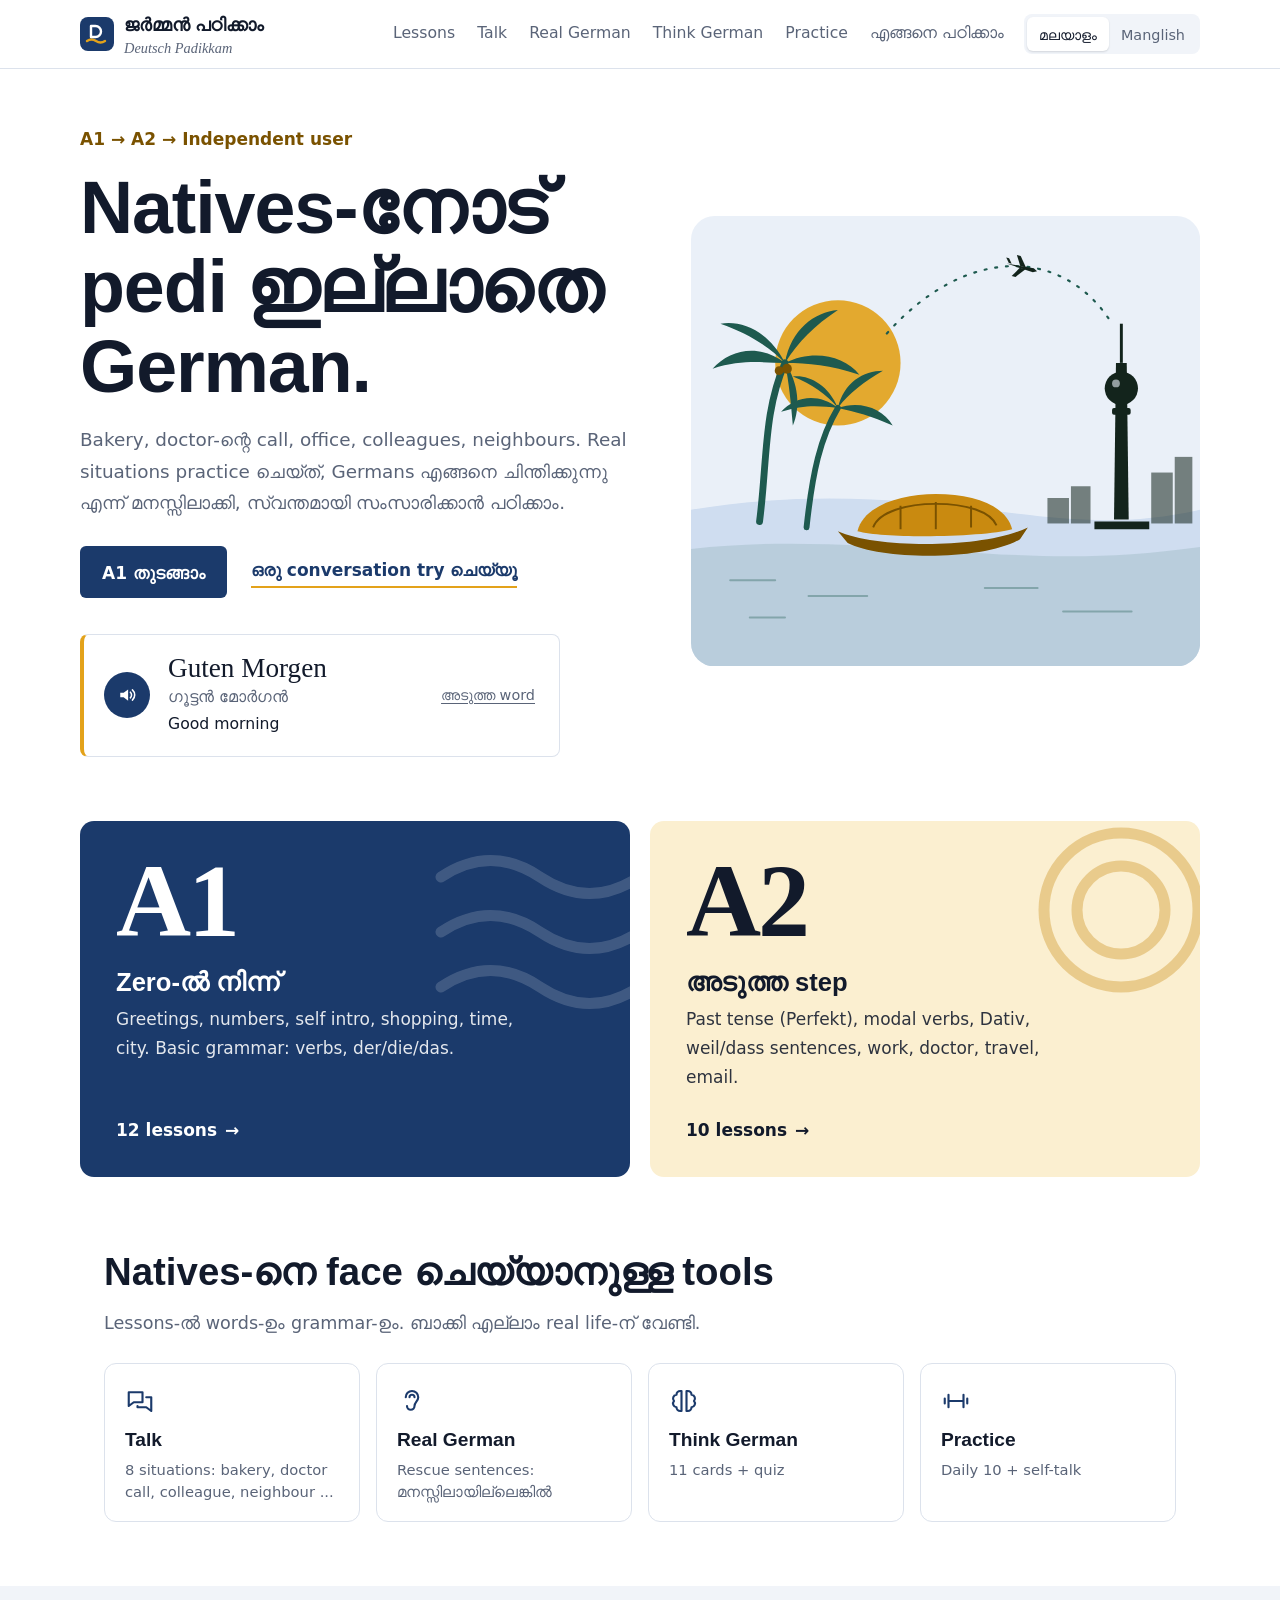
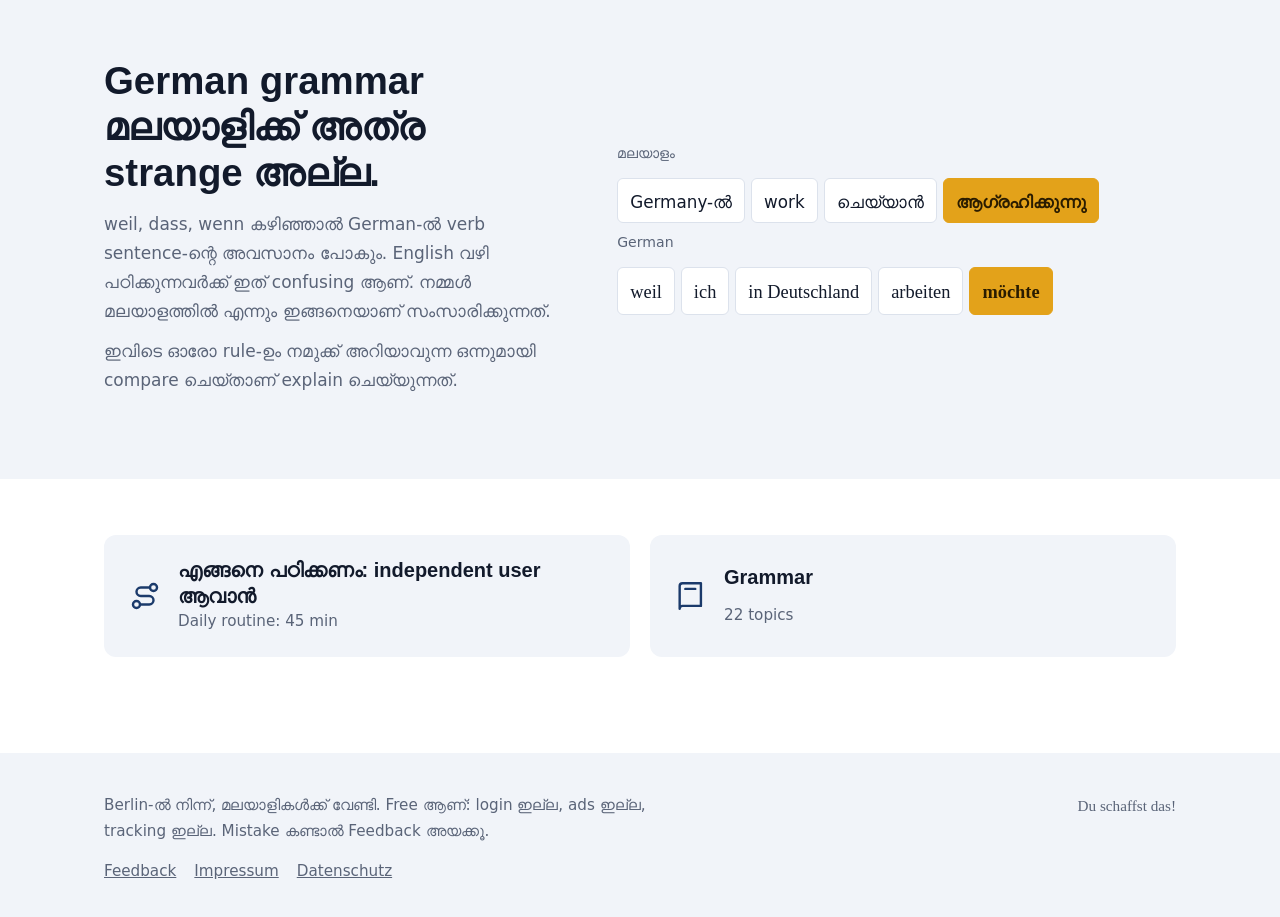
==== commit 6825275e: "Add files via upload" ====
--- a/index.html
+++ b/index.html
@@ -5,7 +5,7 @@
 <meta name="viewport" content="width=device-width, initial-scale=1, viewport-fit=cover">
 <title>Deutsch Padikkam · ജർമ്മൻ മലയാളത്തിൽ പഠിക്കാം (A1, A2, Goethe പരീക്ഷ)</title>
 <meta name="description" content="മലയാളത്തിലും Manglish-ലും ജർമ്മൻ പഠിക്കാം. A1, A2 പാഠങ്ങൾ, ഉച്ചാരണം, Goethe A1, A2 പരീക്ഷാ തയ്യാറെടുപ്പ്. Learn German in Malayalam and Manglish.">
-<meta name="theme-color" content="#0F5B46">
+<meta name="theme-color" content="#1B3A6B">
 <link rel="icon" href="favicon.svg" type="image/svg+xml">
 <meta property="og:type" content="website">
 <meta property="og:title" content="Deutsch Padikkam: ജർമ്മൻ, നമ്മുടെ ഭാഷയിൽ">
@@ -123,20 +123,20 @@
 }
 
 :root{
-  --bg:#FFFFFF; --bg2:#F2F6F3; --ink:#13241C; --muted:#5B6B63; --line:#DFE6E1;
-  --green:#0F5B46; --green2:#0A4535; --on-green:#FFFFFF; --tur:#E3A21A; --tur-soft:#FBEFD0; --tur-ink:#7A5200;
-  --red:#B93A2A; --ok:#1E7A4E; --water:#CFE5DE; --sky:#EAF3EF;
+  --bg:#FFFFFF; --bg2:#F1F4F9; --ink:#121A2B; --muted:#5A6478; --line:#DCE2EC;
+  --green:#1B3A6B; --green2:#132C52; --on-green:#FFFFFF; --tur:#E3A21A; --tur-soft:#FBEFD0; --tur-ink:#7A5200;
+  --red:#B93A2A; --ok:#1E7A4E; --water:#CFDDF0; --sky:#EAF0F8;
   color-scheme:light; box-sizing:border-box;
   padding-top:env(safe-area-inset-top,0px); padding-bottom:env(safe-area-inset-bottom,0px);
 }
 @media (prefers-color-scheme:dark){ :root:not([data-theme="light"]){
-  --bg:#0E1713; --bg2:#15221C; --ink:#E8EEEA; --muted:#9FB0A7; --line:#25342D;
-  --green:#2E8B6C; --green2:#3FA584; --on-green:#FFFFFF; --tur:#F0B43C; --tur-soft:#3A2F14; --tur-ink:#F6CF7A;
-  --red:#E58A7C; --ok:#6CC191; --water:#1E3A31; --sky:#13211B; color-scheme:dark; } }
+  --bg:#0C1220; --bg2:#141C2E; --ink:#E8ECF4; --muted:#9EA9BF; --line:#24304A;
+  --green:#2F5FB8; --green2:#7FA6EE; --on-green:#FFFFFF; --tur:#F0B43C; --tur-soft:#3A2F14; --tur-ink:#F6CF7A;
+  --red:#E58A7C; --ok:#6CC191; --water:#1B2C4A; --sky:#111A2C; color-scheme:dark; } }
 :root[data-theme="dark"]{
-  --bg:#0E1713; --bg2:#15221C; --ink:#E8EEEA; --muted:#9FB0A7; --line:#25342D;
-  --green:#2E8B6C; --green2:#3FA584; --on-green:#FFFFFF; --tur:#F0B43C; --tur-soft:#3A2F14; --tur-ink:#F6CF7A;
-  --red:#E58A7C; --ok:#6CC191; --water:#1E3A31; --sky:#13211B; color-scheme:dark; }
+  --bg:#0C1220; --bg2:#141C2E; --ink:#E8ECF4; --muted:#9EA9BF; --line:#24304A;
+  --green:#2F5FB8; --green2:#7FA6EE; --on-green:#FFFFFF; --tur:#F0B43C; --tur-soft:#3A2F14; --tur-ink:#F6CF7A;
+  --red:#E58A7C; --ok:#6CC191; --water:#1B2C4A; --sky:#111A2C; color-scheme:dark; }
 *,*::before,*::after{box-sizing:inherit}
 html{scroll-padding-top:calc(env(safe-area-inset-top,0px) + 80px)}
 body{margin:0;background:var(--bg);color:var(--ink);font-family:"Manjari","Noto Sans Malayalam",system-ui,sans-serif;font-size:1.0625rem;line-height:1.7;-webkit-font-smoothing:antialiased}
@@ -162,7 +162,7 @@
 nav.links a[aria-current="page"]{color:var(--ink);border-bottom-color:var(--tur)}
 .toggle{display:inline-flex;background:var(--bg2);border-radius:8px;padding:3px}
 .toggle button{border:0;background:transparent;color:var(--muted);font:inherit;font-size:.9rem;padding:6px 12px 3px;border-radius:6px;cursor:pointer}
-.toggle button[aria-pressed="true"]{background:var(--bg);color:var(--ink);box-shadow:0 1px 2px rgba(19,36,28,.12)}
+.toggle button[aria-pressed="true"]{background:var(--bg);color:var(--ink);box-shadow:0 1px 2px rgba(18,26,43,.14)}
 
 /* buttons */
 .btn{display:inline-flex;align-items:center;gap:8px;background:var(--green);color:var(--on-green);text-decoration:none;border:0;border-radius:6px;padding:13px 22px 10px;font:inherit;font-weight:700;cursor:pointer;transition:background .15s}
@@ -289,10 +289,10 @@
 .tl div{display:flex;flex-direction:column;justify-content:center;padding:0 12px;color:#fff;min-width:0}
 .tl div b{font-family:"Newsreader",serif;font-size:1.05rem;font-weight:600;white-space:nowrap;overflow:hidden;text-overflow:ellipsis}
 .tl div small{font-size:.8rem;opacity:.9}
-.tl .c1{background:#0F5B46}.tl .c2{background:#2E8B6C}.tl .c3{background:#5FAE8F}.tl .c4{background:#C98A10}
+.tl .c1{background:#1B3A6B}.tl .c2{background:#2E5C9E}.tl .c3{background:#6F93C9}.tl .c4{background:#C98A10}
 .pts{position:relative;height:44px;border-radius:8px;overflow:hidden;display:flex;gap:3px;margin-top:4px}
 .pts div{display:flex;align-items:center;padding:0 12px;color:#fff;font-size:.9rem}
-.pts .w{background:#0F5B46}.pts .o{background:#C98A10}
+.pts .w{background:#1B3A6B}.pts .o{background:#C98A10}
 .passline{position:relative;height:28px;margin-top:6px}
 .passline i{position:absolute;top:-56px;bottom:22px;width:2px;background:var(--red)}
 .passline span{position:absolute;top:2px;transform:translateX(-50%);font-size:.85rem;color:var(--red);font-weight:700;white-space:nowrap}
@@ -383,7 +383,7 @@
 .daylist{list-style:none;padding:0;margin:20px 0 0}
 .daylist li{display:grid;grid-template-columns:64px 1fr;gap:16px;padding:16px 0 12px;border-top:1px solid var(--line)}
 .daylist .dn{width:56px;height:56px;border-radius:50%;display:grid;place-items:center;color:#fff;font-family:"Newsreader",serif;font-weight:600;font-size:1.2rem}
-.daylist .c1{background:#0F5B46}.daylist .c2{background:#2E8B6C}.daylist .c3{background:#5FAE8F}.daylist .c4{background:#C98A10}
+.daylist .c1{background:#1B3A6B}.daylist .c2{background:#2E5C9E}.daylist .c3{background:#6F93C9}.daylist .c4{background:#C98A10}
 .daylist p{margin:2px 0 0;color:var(--muted)}
 .plan{display:grid;grid-template-columns:repeat(3,1fr);gap:10px;margin-top:16px}
 .pl{padding:16px 18px 12px;border-radius:10px;background:var(--green);color:#fff}
@@ -411,7 +411,7 @@
 .speed{display:inline-flex;align-items:center;gap:4px;background:var(--bg2);border-radius:8px;padding:3px 3px 3px 10px;font-size:.88rem;color:var(--muted)}
 .speed span{margin-right:4px}
 .speed button{border:0;background:transparent;font:inherit;color:var(--muted);padding:5px 10px 3px;border-radius:6px;cursor:pointer}
-.speed button[aria-pressed="true"]{background:var(--bg);color:var(--ink);box-shadow:0 1px 2px rgba(19,36,28,.12)}
+.speed button[aria-pressed="true"]{background:var(--bg);color:var(--ink);box-shadow:0 1px 2px rgba(18,26,43,.14)}
 .chat{display:flex;flex-direction:column;gap:12px;margin:8px 0 72px}
 .bub{max-width:80%;padding:14px 16px 10px;border-radius:16px;font-size:1.05rem}
 .bub.them{align-self:flex-start;background:var(--bg2);border-bottom-left-radius:4px}
@@ -485,6 +485,7 @@
 
 @media (max-width:440px){.toggle button{padding:5px 8px 2px;font-size:.8rem}.brand b{font-size:.98rem;white-space:nowrap}.brand .mark{width:28px;height:28px}.menubtn{padding:6px 9px 3px;font-size:.85rem}.right{gap:6px}.bar{gap:8px}}
 .flinks{display:flex;gap:18px;flex-wrap:wrap;margin:14px 0 0}.flinks a{color:var(--muted)}
+.brand{color:var(--ink)!important}nav.links a{color:var(--muted)!important}nav.links a:hover,nav.links a[aria-current="page"]{color:var(--ink)!important}.crumb a{color:var(--muted)!important}.jump a{color:var(--ink)!important}.tool,.tcard,.step,.glist a,.path li a,.lv.a2{color:var(--ink)!important}.lv.a1{color:#fff!important}
 footer{background:var(--bg2);margin-top:24px;padding:40px 0 32px;color:var(--muted);font-size:.95rem}
 footer .row{display:flex;justify-content:space-between;gap:24px;flex-wrap:wrap;align-items:flex-start}
 footer .brand{margin-bottom:8px}
@@ -522,7 +523,7 @@
 <body>
 <header class="top"><div class="wrap bar">
   <a class="brand" href="#" aria-label="Deutsch Padikkam">
-    <svg class="mark" viewBox="0 0 34 34" aria-hidden="true"><rect width="34" height="34" rx="8" fill="#0F5B46"/><path d="M7 24c3-2 6-2 9 0s6 2 9 0" stroke="#E3A21A" stroke-width="2.4" fill="none" stroke-linecap="round"/><path d="M11 20V9h4.5a5.5 5.5 0 0 1 0 11z" fill="none" stroke="#fff" stroke-width="2.4" stroke-linejoin="round"/></svg>
+    <svg class="mark" viewBox="0 0 34 34" aria-hidden="true"><rect width="34" height="34" rx="8" fill="#1B3A6B"/><path d="M7 24c3-2 6-2 9 0s6 2 9 0" stroke="#E3A21A" stroke-width="2.4" fill="none" stroke-linecap="round"/><path d="M11 20V9h4.5a5.5 5.5 0 0 1 0 11z" fill="none" stroke="#fff" stroke-width="2.4" stroke-linejoin="round"/></svg>
     <span><b>ജർമ്മൻ പഠിക്കാം</b><small>Deutsch Padikkam</small></span>
   </a>
   <div class="right">
@@ -1417,10 +1418,10 @@
   <rect width="520" height="460" fill="var(--sky)"/>
   <circle cx="150" cy="150" r="64" fill="#E3A21A" opacity=".9"/>
   <path d="M0 300 C120 280 220 290 300 300 S440 318 520 300 V460 H0Z" fill="var(--water)"/>
-  <path d="M0 340 C90 330 170 336 260 342 S420 352 520 338 V460 H0Z" fill="#0F5B46" opacity=".12"/>
-  <g stroke="#0F5B46" stroke-width="2" fill="none" opacity=".35" stroke-linecap="round"><path d="M40 372h46M120 388h60M60 410h36M300 380h54M380 404h70"/></g>
-  <g fill="none" stroke="#0F5B46" stroke-linecap="round"><path d="M70 312 C78 250 74 200 96 150" stroke-width="7"/><path d="M118 318 C124 262 132 226 150 196" stroke-width="6"/></g>
-  <g fill="#0F5B46">
+  <path d="M0 340 C90 330 170 336 260 342 S420 352 520 338 V460 H0Z" fill="#1E5A4F" opacity=".12"/>
+  <g stroke="#1E5A4F" stroke-width="2" fill="none" opacity=".35" stroke-linecap="round"><path d="M40 372h46M120 388h60M60 410h36M300 380h54M380 404h70"/></g>
+  <g fill="none" stroke="#1E5A4F" stroke-linecap="round"><path d="M70 312 C78 250 74 200 96 150" stroke-width="7"/><path d="M118 318 C124 262 132 226 150 196" stroke-width="6"/></g>
+  <g fill="#1E5A4F">
    <path d="M96 150 C70 130 40 136 22 156 C52 146 74 150 96 150Z"/><path d="M96 150 C80 118 52 106 30 110 C58 120 78 132 96 150Z"/>
    <path d="M96 150 C102 116 126 98 150 96 C126 112 110 128 96 150Z"/><path d="M96 150 C124 136 156 142 172 162 C142 152 120 150 96 150Z"/>
    <path d="M96 150 C110 170 112 196 104 214 C102 190 100 170 96 150Z"/><path d="M150 196 C130 180 106 184 92 200 C116 192 132 194 150 196Z"/>
@@ -1432,7 +1433,7 @@
    <path d="M170 322 C176 296 214 284 250 284 C290 284 322 296 328 320 C300 328 200 330 170 322Z" fill="#C98A10"/>
    <path d="M186 318 C192 302 220 294 250 294 C282 294 306 302 312 316" fill="none" stroke="#7A5200" stroke-width="2"/>
    <g stroke="#7A5200" stroke-width="2"><path d="M214 296v24M250 292v28M286 296v22"/></g></g>
-  <path d="M200 120 C280 30 380 30 430 110" fill="none" stroke="#0F5B46" stroke-width="2.2" stroke-dasharray="2 9" stroke-linecap="round"/>
+  <path d="M200 120 C280 30 380 30 430 110" fill="none" stroke="#1E5A4F" stroke-width="2.2" stroke-dasharray="2 9" stroke-linecap="round"/>
   <g transform="translate(336 52) rotate(14)" fill="#13241C"><path d="M-14 0 L14 -2 L18 0 L14 2Z"/><path d="M0 -1 L-6 -11 L-2 -11 L6 -1Z"/><path d="M0 1 L-6 11 L-2 11 L6 1Z"/><path d="M-12 -1 L-16 -6 L-13 -6 L-9 -1Z"/></g>
   <g fill="#13241C"><rect x="438" y="110" width="3" height="40"/><path d="M434 150 h11 l2 160 h-15z"/><circle cx="439.5" cy="176" r="17"/><rect x="430" y="196" width="19" height="7" rx="2"/><path d="M412 312 h56 v8 h-56z"/></g>
   <circle cx="434" cy="171" r="4" fill="var(--sky)" opacity=".6"/>
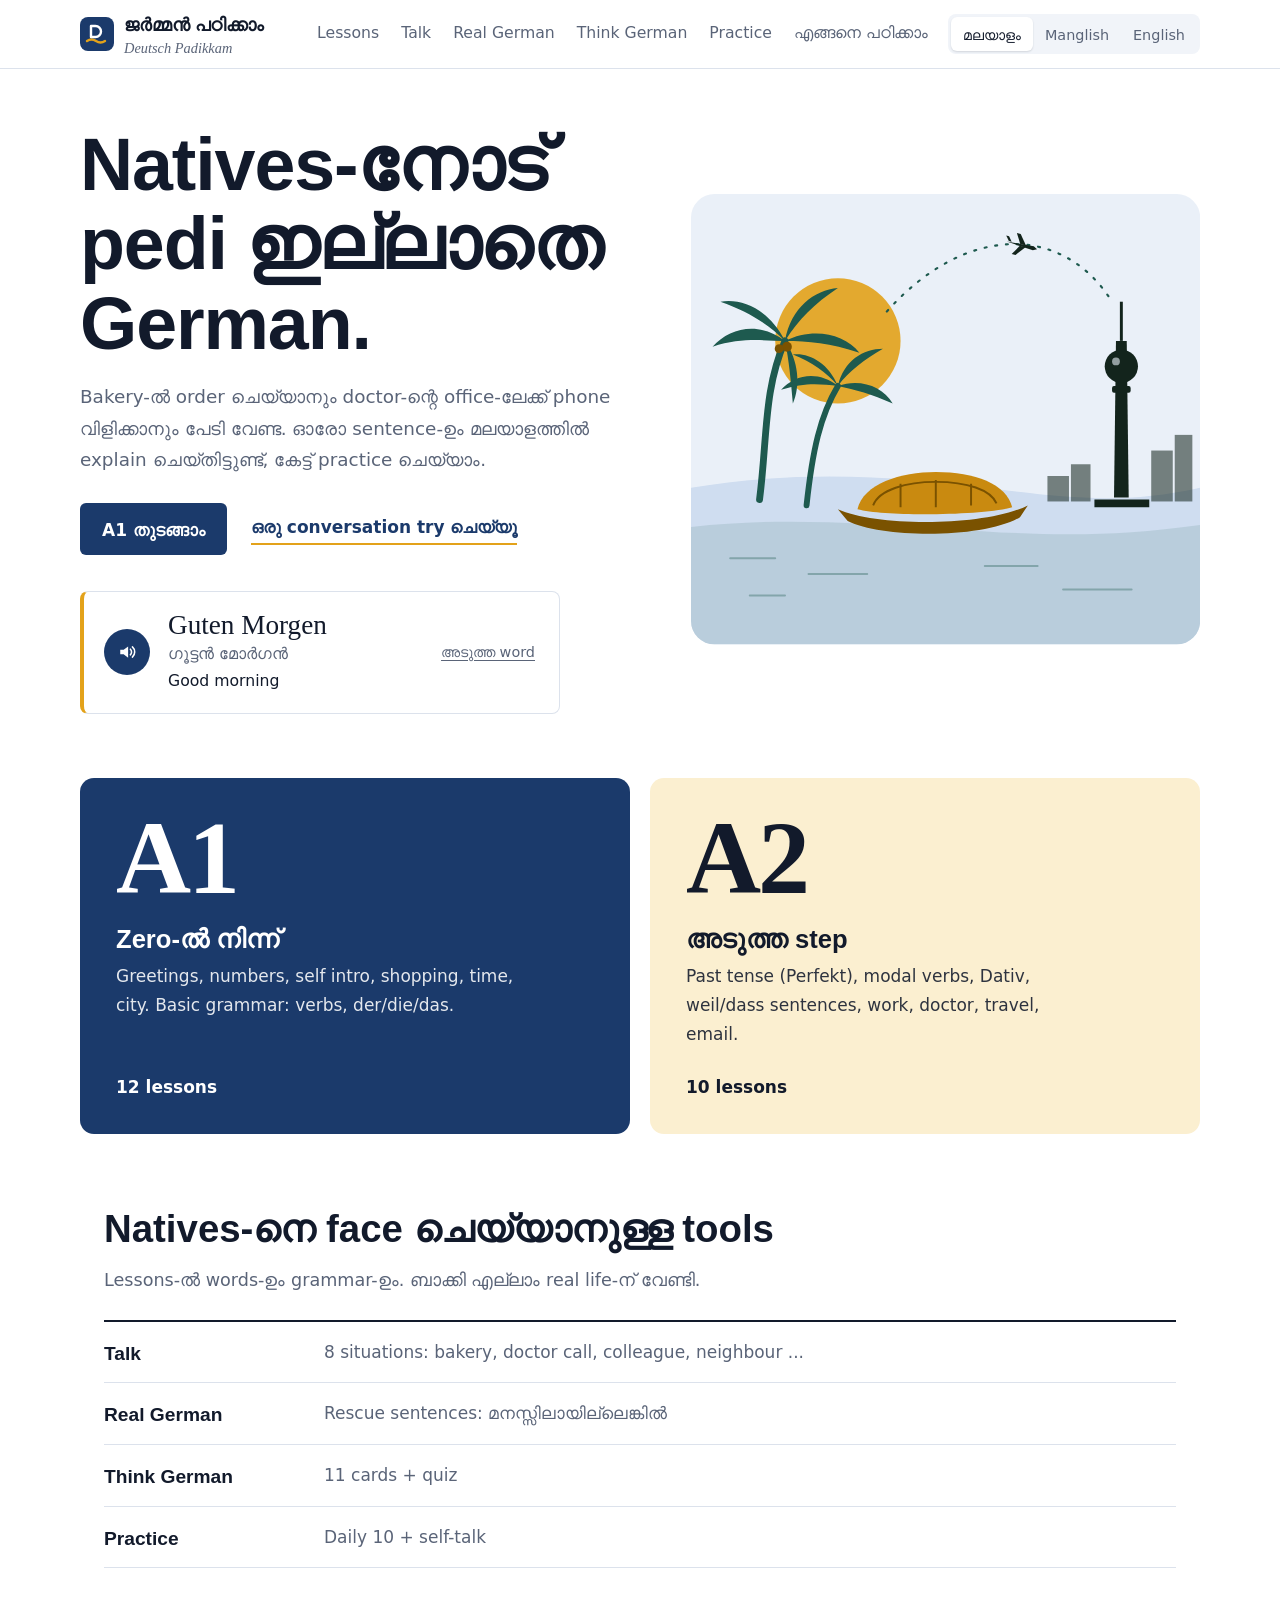
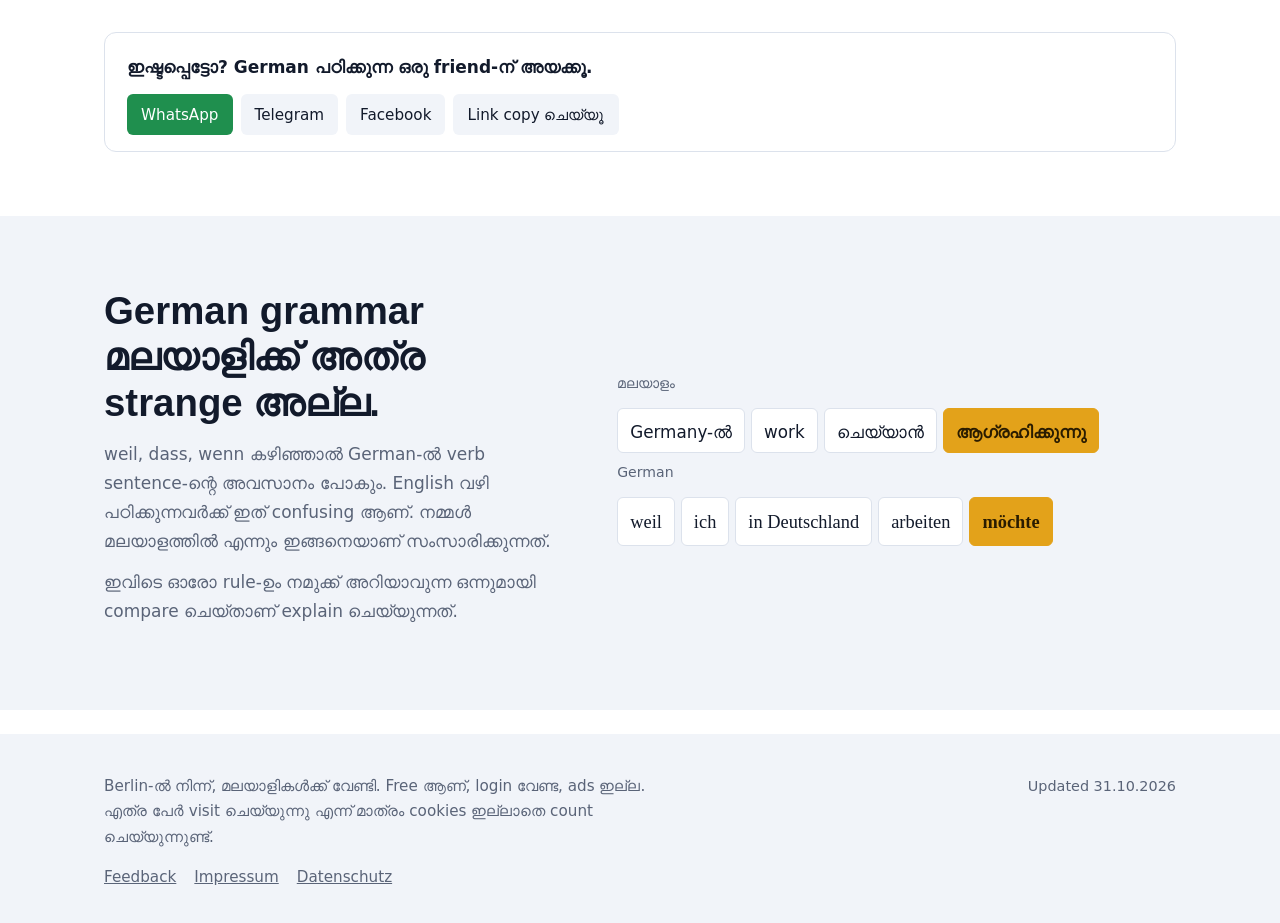
==== commit cb5a4652: "Add files via upload" ====
--- a/index.html
+++ b/index.html
@@ -2,6 +2,8 @@
 <html lang="ml">
 <head>
 <meta charset="utf-8">
+<meta name="google-site-verification" content="A4b9otiI4KQDhwkWThVWpsO2NJrX3TNbxBX-CwCDWco" />
+<meta name="google-site-verification" content="fQj6tse8ZpPb_fUgtn9D2xaMAOW2jdOaUqUHfLuM9Ws" />
 <meta name="viewport" content="width=device-width, initial-scale=1, viewport-fit=cover">
 <title>Deutsch Padikkam · ജർമ്മൻ മലയാളത്തിൽ പഠിക്കാം (A1, A2, Goethe പരീക്ഷ)</title>
 <meta name="description" content="മലയാളത്തിലും Manglish-ലും ജർമ്മൻ പഠിക്കാം. A1, A2 പാഠങ്ങൾ, ഉച്ചാരണം, Goethe A1, A2 പരീക്ഷാ തയ്യാറെടുപ്പ്. Learn German in Malayalam and Manglish.">
@@ -10,7 +12,9 @@
 <meta property="og:type" content="website">
 <meta property="og:title" content="Deutsch Padikkam: ജർമ്മൻ, നമ്മുടെ ഭാഷയിൽ">
 <meta property="og:description" content="Free German course in Malayalam and Manglish. A1, A2, real conversations, rescue sentences, German culture.">
-<meta property="og:image" content="og-image.png">
+<meta property="og:image" content="https://deutschpadikkam.netlify.app/og-image.png">
+<meta property="og:url" content="https://deutschpadikkam.netlify.app/">
+<link rel="canonical" href="https://deutschpadikkam.netlify.app/">
 <meta property="og:locale" content="ml_IN">
 <meta name="twitter:card" content="summary_large_image">
 <style>
@@ -486,6 +490,24 @@
 @media (max-width:440px){.toggle button{padding:5px 8px 2px;font-size:.8rem}.brand b{font-size:.98rem;white-space:nowrap}.brand .mark{width:28px;height:28px}.menubtn{padding:6px 9px 3px;font-size:.85rem}.right{gap:6px}.bar{gap:8px}}
 .flinks{display:flex;gap:18px;flex-wrap:wrap;margin:14px 0 0}.flinks a{color:var(--muted)}
 .brand{color:var(--ink)!important}nav.links a{color:var(--muted)!important}nav.links a:hover,nav.links a[aria-current="page"]{color:var(--ink)!important}.crumb a{color:var(--muted)!important}.jump a{color:var(--ink)!important}.tool,.tcard,.step,.glist a,.path li a,.lv.a2{color:var(--ink)!important}.lv.a1{color:#fff!important}
+.fbform{display:flex;flex-direction:column;gap:16px;max-width:640px}.fbform label{display:flex;flex-direction:column;gap:6px;font-weight:700;font-size:.95rem}.fbform textarea,.fbform input[type=text],.fbform input[type=email]{font:inherit;font-weight:400;font-size:1rem;padding:12px 14px 9px;border:1.5px solid var(--line);border-radius:8px;background:var(--bg);color:var(--ink)}.fbform textarea:focus,.fbform input:focus{outline:none;border-color:var(--green)}.fbrow{display:grid;grid-template-columns:1fr 1fr;gap:16px}.fbrow label{min-width:0}.fbform input[type=text],.fbform input[type=email],.fbform textarea{width:100%}@media (max-width:640px){.fbrow{grid-template-columns:1fr}}.fbstatus{font-weight:700}.fbstatus.ok{color:var(--ok)}.fbstatus.no{color:var(--red)}
+.badge{display:none}.phead{grid-template-columns:1fr!important}.note>svg{display:none}.note{grid-template-columns:1fr!important}
+.node{font-family:"Newsreader",Georgia,serif;font-weight:600;font-size:1.15rem}
+.toollist{list-style:none;padding:0;margin:0 0 64px;border-top:2px solid var(--ink)}
+.toollist li{display:grid;grid-template-columns:200px 1fr;gap:20px;padding:16px 0 12px;border-bottom:1px solid var(--line)}
+.toollist a{font-family:"Anek Malayalam",sans-serif;font-variation-settings:"wdth" 88;font-weight:700;font-size:1.2rem;text-decoration:none;color:var(--ink)!important}
+.toollist a:hover{text-decoration:underline;text-underline-offset:4px}.toollist span{color:var(--muted)}
+@media (max-width:640px){.toollist li{grid-template-columns:1fr;gap:2px}}
+@media (max-width:480px){.toggle button{padding:5px 7px 2px;font-size:.76rem}.brand>span{display:none}.menubtn{padding:6px 9px 3px;font-size:.82rem}}
+.share{margin:40px 0 0;padding:20px 22px 16px;border:1px solid var(--line);border-radius:12px}
+.share p{margin:0 0 12px;font-weight:700}
+.shrow{display:flex;flex-wrap:wrap;gap:8px;align-items:center}
+.shb{font:inherit;font-size:.95rem;text-decoration:none;color:var(--ink)!important;background:var(--bg2);border:0;border-radius:6px;padding:9px 14px 6px;cursor:pointer}
+.shb:hover{background:var(--line)}
+.shb.wa{background:#1F8F4E;color:#fff!important}
+.shb.wa:hover{background:#18763F}
+.sh-native{background:var(--green);color:var(--on-green)!important}
+.shok{color:var(--ok);font-weight:700;font-size:.92rem}
 footer{background:var(--bg2);margin-top:24px;padding:40px 0 32px;color:var(--muted);font-size:.95rem}
 footer .row{display:flex;justify-content:space-between;gap:24px;flex-wrap:wrap;align-items:flex-start}
 footer .brand{margin-bottom:8px}
@@ -521,6 +543,7 @@
 </style>
 </head>
 <body>
+<form name="feedback" data-netlify="true" netlify-honeypot="bot-field" hidden><input type="hidden" name="form-name" value="feedback"><input name="page"><input name="bot-field"><textarea name="message"></textarea><input name="name"><input name="email"></form>
 <header class="top"><div class="wrap bar">
   <a class="brand" href="#" aria-label="Deutsch Padikkam">
     <svg class="mark" viewBox="0 0 34 34" aria-hidden="true"><rect width="34" height="34" rx="8" fill="#1B3A6B"/><path d="M7 24c3-2 6-2 9 0s6 2 9 0" stroke="#E3A21A" stroke-width="2.4" fill="none" stroke-linecap="round"/><path d="M11 20V9h4.5a5.5 5.5 0 0 1 0 11z" fill="none" stroke="#fff" stroke-width="2.4" stroke-linejoin="round"/></svg>
@@ -531,23 +554,24 @@
     <div class="toggle" role="group" aria-label="Script">
       <button data-s="ml" aria-pressed="true">മലയാളം</button>
       <button data-s="mg" aria-pressed="false">Manglish</button>
+      <button data-s="en" aria-pressed="false">English</button>
     </div>
   </div>
 </div></header>
 <main id="app"></main>
 <footer><div class="wrap row">
   <div style="max-width:36em"><p id="foot" style="margin:0"></p><p class="novoice" id="novoice"></p>
-    <p class="flinks"><a href="mailto:DEINE-EMAIL@BEISPIEL.DE?subject=Deutsch%20Padikkam%20Feedback">Feedback</a><a href="impressum.html">Impressum</a><a href="datenschutz.html">Datenschutz</a></p></div>
-  <p style="margin:0" class="de" lang="de">Du schaffst das!</p>
+    <p class="flinks"><a href="#feedback">Feedback</a><a href="impressum.html">Impressum</a><a href="datenschutz.html">Datenschutz</a></p></div>
+  <p style="margin:0" class="small">Updated 31.10.2026</p>
 </div></footer>
 
-<script>/* ---------- UI text: [Malayalam script, Manglish] ---------- */
+<script>const EN_MAP = {"Mistake kando? Puthiya topic veno? Ivide ezhuthoo. Malayalam, Manglish, English, German: enthum ok.": "Found a mistake? Want a new topic? Write here. Malayalam, Manglish, English or German, all fine.", "Email (reply venamenkil maathram)": "Email (only if you want a reply)", "Thanks! Feedback kitti.": "Thanks! Feedback received.", "Send aayilla. Kurach kazhinj veendum try cheyyu.": "Sending failed. Please try again a little later.", "Send cheyyumbol ningalude message ee site nte host aaya Netlify yil save aakum. Details: ": "When you send this, your message is stored at Netlify, the host of this site. Details: ", "DW ‘Nicos Weg’: Deutsche Welle nte free video course, A1 muthal B1 vare. Natives nte real voice kelkkaan ettavum nallath.": "DW ‘Nicos Weg’: Deutsche Welle’s free video course from A1 to B1. The best way to hear real native voices.", "Engane padikkaam": "How to learn", "Natives nod pedi illaathe German.": "German with natives, without fear.", "Bakery il order cheyyaanum doctor nte office lekk phone vilikkaanum pedi venda. Oro sentence um Malayalathil explain cheythittund, kett practice cheyyaam.": "No more fear when ordering at the bakery or phoning the doctor’s office. Every sentence is explained, and you can listen and practise.", "A1 thudangaam": "Start A1", "Engane padikkanam?": "How should I learn?", "Next word": "Next word", "Zero il ninn": "From zero", "Next step": "Next step", "German grammar Malayaalikk athra strange alla.": "German word order, made simple.", "weil, dass, wenn kazhinjaal German il verb sentence nte avasaanam pokum. English vazhi padikkunnavarkk ith confusing aan. Nammal Malayalathil ennum ingane aan samsaarikkunnath.": "After weil, dass and wenn, the German verb moves to the end of the sentence. In English the verb stays in the middle, so this takes practice.", "Ivide oro rule um namukk ariyaavunna onnumaayi compare cheythaan explain cheyyunnath.": "Every rule here is explained by comparing it with English, followed by exercises.", "Malayalam": "Example", "Exam nu munp ariyendath": "What to know before the exam", "Samayam, marks, oro part ilum enth chodikkum, model answers.": "Time, marks, what each part asks, model answers.", "Order il padikkuka. Oro lesson ilum words, grammar, exercises, flashcards und.": "Learn in order. Every lesson has words, grammar, exercises and flashcards.", "Ella lessons um kazhinjo? Exam pattern um pass aavaanulla tips um nokkaam.": "Finished all lessons? Look at the exam pattern and tips to pass.", "Pronunciation": "Pronunciation", "Meaning": "Meaning", "Listen": "Listen", "Correct!": "Correct!", "Thetti. Correct answer: ": "Wrong. Correct answer: ", "Blank fill cheyyuka": "Fill in the blank", "Words tap cheythu sentence undaakkuka": "Tap the words to build the sentence", "ä, ö, ü, ß keyboard il illenkil ae, oe, ue, ss ezhuthaam.": "No ä, ö, ü, ß on your keyboard? Type ae, oe, ue, ss instead.", "Card il tap cheythaal meaning kaanaam. Ariyaathava veendum varum.": "Tap the card to see the meaning. Cards you don’t know come back.", "Ariyaam": "I know it", "Veendum": "Again", "Ellam kazhinju! Restart cheyyaam.": "All done! You can restart.", "left": "left", "Tap cheyyu": "Tap", "Written exam samayam (break illa)": "Written exam time (no break)", "100 points engane split cheyyunnu": "How the 100 points are split", "Oro part um": "Each part", "Pass aavaan": "To pass", "Ella grammar topics um oridath. Topic il click cheythaal aa lesson thurakkum.": "All grammar topics in one place. Click a topic to open its lesson.", "Ee browser il German voice illa. Chrome or Safari try cheyyu.": "This browser has no German voice. Try Chrome or Safari.", "Berlin il ninn, Malayaleekalkk vendi. Free aan, login venda, ads illa. Ethra per visit cheyyunnu enn maathram cookies illaathe count cheyyunnund.": "Made in Berlin. Free, no login, no ads. Visits are counted without cookies, nothing else.", "Oru conversation try cheyyu": "Try a conversation", "Natives ne face cheyyaanulla tools": "Tools for facing native speakers", "Lessons il words um grammar um. Baakki ellam real life nu vendi.": "Words and grammar are in the lessons. Everything else is for real life.", "Ee level ile words real conversations il use cheythu nokkoo.": "Use the words from this level in real conversations.", "Meaning kaanikkoo": "Show meaning", "Ningal": "You", "Veendum try cheyyu": "Try again", "Ini urakke parayoo": "Now say it out loud", "Kettath": "Heard", "Speaking check Chrome / Edge il maathrame work cheyyu. Mic illenkilum urakke paranj practice cheyyuka.": "The speaking check only works in Chrome or Edge. Without a mic, still say it out loud to practise.", "Mic access kittiyilla. Browser settings il mic allow cheyyu.": "No mic access. Allow the microphone in your browser settings.", "Kelkkunnu...": "Listening...", "Conversation kazhinju!": "Conversation finished!", "Ee conversation il ningal paranjath:": "What you said in this conversation:", "Veendum cheyyaam": "Do it again", "Adutha situation": "Next situation", "Oro situation ilum native aadyam samsaarikkum. Ningal reply thiranjedukkuka. Thettiyaal enthukond enn paranju tharum. Shariyaayaal urakke paranj check cheyyaam.": "In every situation the native speaker talks first. You choose a reply. If it’s wrong, you’ll see why. If it’s right, say it out loud and check it.", "Textbook German um natives samsaarikkunna German um onnalla. Ivide randu tools: manassilaakaathappol rakshappedaanulla sentences, natives nte short forms.": "Textbook German and the German natives speak are not the same. Two tools here: sentences that save you when you don’t understand, and the short forms natives use.", "Rescue sentences: manassilaayillenkil": "Rescue sentences: when you don’t understand", "Confidence ennaal ellam manassilaavuka ennalla. Manassilaakaathappol enth parayanam enn ariyuka ennaan. Iva kaanaathe padikkuka.": "Confidence doesn’t mean understanding everything. It means knowing what to say when you don’t. Learn these by heart.", "Samayam kittaan: fillers": "Buying time: fillers", "Natives sharikkum parayunnath": "What natives really say", "Book il onnu, street il veronnu. Iva kett parichayamaakkuka, pinne quiz cheyyuka.": "One thing in the book, another on the street. Listen until they sound familiar, then do the quiz.", "Natives parayunnath": "What natives say", "Words maathram arinjaal poraa. Germans engane chinthikkunnu, enth expect cheyyunnu enn arinjaal conversation il surprise undaavilla.": "Knowing words is not enough. If you know how Germans think and what they expect, conversations won’t surprise you.", "Kerala yil": "In many places", "Germany il": "In Germany", "Athukond": "So", "Divasavum 10 minute. Padicha lessons il ninn random exercises, pinne German il swayam samsaarikkaan oru task.": "10 minutes a day. Random exercises from lessons you’ve done, plus one task to talk to yourself in German.", "Puthiya 10": "New 10", "Self-talk: German il chinthikkaan": "Self-talk: thinking in German", "Malayalam il chinthich translate cheyyunnath slow aan. Divasavum 2 minute swayam German il samsaarikkuka: urakke, aarum kelkkenda. Mistakes kuzhappamilla.": "Thinking in English and translating is slow. Talk to yourself in German for 2 minutes a day, out loud, with nobody listening. Mistakes are fine.", "Vere task": "Another task", "Ingane thudangaam": "Start like this", "Super! Adutha task?": "Done! Next task?", "du or Sie: randu tharam ‘you’": "du or Sie: two kinds of ‘you’", "German il ‘you’ parayaan randu vazhi und. Sie nammude ‘thaankal / ningal’ pole: office, shop, doctor, ariyaatha aalukal. du nammude ‘nee’ pole: friends, family, kuttikal, classmates. Doubt undenkil Sie use cheyyuka. Sie eppozhum capital S il ezhuthanam.": "German has two ways to say ‘you’. Sie is the polite ‘you’: office, shop, doctor, people you don’t know. du is the friendly ‘you’: friends, family, children, classmates. When in doubt, use Sie. Sie is always written with a capital S.", "Name chodikkaan": "To ask a name", "Tschüss friends nodum family yodum maathram. Office ilum shop ilum Auf Wiedersehen parayuka. Germany il shop il kayarumbol ‘Hallo’ allenkil ‘Guten Tag’ parayunnath normal aan.": "Tschüss only with friends and family. In offices and shops say Auf Wiedersehen. In Germany it’s normal to say ‘Hallo’ or ‘Guten Tag’ when you walk into a shop.", "Raathri bye parayumbol?": "Saying bye at night?", "Shop ile aalod ‘How are you?’": "‘How are you?’ to the person in a shop", "German letters English pole vaayikkaruth": "Don’t read German letters like English", "German il ezhuthunnath pole thanne vaayikkum, Malayalam pole. Pakshe chila letters nte sound English il ninn different aan. Ee table padichaal eth puthiya word um vaayikkaam.": "German is mostly read exactly the way it’s written. But some letters sound different from English. Learn this table and you can read any new word.", "va": "va", "fa": "fa", "ts": "ts", "ya": "ya", "sh": "sh", "ai": "ai", "ee": "ee", "oy": "oy", "sht / shp": "sht / shp", "‘ee’ paranj chund round aakkuka": "say ‘ee’ with rounded lips", "‘ay’ paranj chund round aakkuka": "say ‘ay’ with rounded lips", "Germany il phone il name parayumbozhum office il form fill cheyyumbozhum spelling chodikkum: ‘Wie schreibt man das?’. Swantham perum street name um German letters il spell cheythu practice cheyyuka. Eg: Anu = aa, en, oo.": "In Germany people ask for spelling on the phone and at offices: ‘Wie schreibt man das?’. Practise spelling your name and street in German letters. Example: Anu = aa, en, oo.", "German il W engane parayum?": "How do you say W in German?", "vay": "vay", "double-u": "double-u", "Vater ile V nte sound?": "The sound of V in Vater?", "Liebe yile ie?": "The ie in Liebe?", "Zeit ile Z?": "The Z in Zeit?", "s": "s", "Numbers 0 muthal 100 vare": "Numbers 0 to 100", "21 muthal: aadyam otta, pinne paththu": "From 21: first the ones, then the tens", "English il twenty-one. German il ‘one and twenty’: einundzwanzig. Aadyam last digit, pinne und, pinne tens. Phone number um price um kelkkumbol ith shraddhikkanam, 34 um 43 um mix aavaan eluppamaan.": "In English it’s twenty-one. In German it’s ‘one and twenty’: einundzwanzig. First the last digit, then und, then the tens. Watch for this with phone numbers and prices; 34 and 43 are easy to mix up.", "Ingane polikkaam": "Break it down like this", "Shraddhikkenda 3 exceptions: sechzehn (s illa), siebzehn (en illa), dreißig (z nu pakaram ß). Natives vegathil price um phone number um parayumbol 34 um 43 um mix aavaam. Doubt undenkil chodikkoo: ‘Vierunddreißig?’": "3 exceptions to watch: sechzehn (no s), siebzehn (no en), dreißig (ß instead of z). When natives say prices and phone numbers fast, 34 and 43 get mixed up. If in doubt, ask: ‘Vierunddreißig?’", "43 German il?": "43 in German?", "English ile what, where, who pole German il W il thudangunna question words und. Question word aadyam, verb randaamath: Woher kommst du? Wo wohnst du?": "Like what, where and who in English, German has question words starting with W. Question word first, verb second: Woher kommst du? Wo wohnst du?", "Aaru?": "Wer ist das?", "Enth?": "Was machst du?", "Evide?": "Wo wohnst du?", "Evide ninn?": "Woher kommst du?", "Engane?": "Wie heißt du?", "Eppo?": "Wann kommst du?", "Ethra vayass?": "Wie alt bist du?", "Puthiya aalukale kaanumbol eppozhum varunnath ee 6 kaaryangalaan: name, age, evide ninn, evide thaamasam, languages, job / study. Oronninum oru sentence ready aakki vechaal aadya conversation il pedi venda.": "When you meet new people, the same 6 things always come up: name, age, where you’re from, where you live, languages, job or studies. Have one sentence ready for each and your first conversation will be easy.", "Evide ninn": "From where", "Eppo": "When", "Aaru": "Who", "Puthiya boss nod name chodikkaan?": "Asking your new boss’s name?", "mein / meine: ente": "mein / meine: my", "‘Ente’ enn parayaan mein. Noun die aanenkil allenkil plural aanenkil meine. ‘Ninte’ = dein / deine, same rule.": "To say ‘my’ use mein. If the noun is die or plural, use meine. ‘Your’ = dein / deine, same rule.", "ente": "my", "ninte": "your", "Malayalathil objects nu gender illa, German il und. Athukond oro noun um article od koodi padikkuka: der Vater, die Mutter. ‘Vater’ maathram padikkaruth.": "English nouns have no gender; German nouns do. So learn every noun with its article: der Vater, die Mutter. Don’t learn just ‘Vater’.", "Shop ilum restaurant ilum Ich will (I want) rude aayi thonnaam. Ich möchte aan polite. Object der aanenkil einen aakum (einen Kaffee). die, das maarilla (eine Cola, ein Wasser).": "In shops and restaurants ‘Ich will’ (I want) can sound rude. ‘Ich möchte’ is polite. If the object is der, it becomes einen (einen Kaffee). die and das don’t change (eine Cola, ein Wasser).", "Euro ye German il ‘oyro’ ennaan parayuka. Supermarket il price boards vaayich numbers practice cheyyaam.": "In German, Euro is pronounced ‘oyro’. Practise numbers by reading the price boards in the supermarket.", "Price chodikkaan?": "Asking the price?", "am, um, im: eppo?": "am, um, im: when?", "Day kk am, clock time nu um, month nu im. Moonnum ‘-nu’ / ‘-kku’ pole aan, pakshe eth upayogikkanam enn maarum.": "am for days, um for clock times, im for months. All three translate as ‘on / at / in’, but each one belongs to a different kind of time.", "halb neun = 8:30. German il ‘9 lekk pakuthi’ ennaan chinthikkunnath. Ith Mallus nu ettavum kooduthal thettunna onnaan. morgen = naale, Morgen (capital) = raavile.": "halb neun = 8:30. Germans think ‘half to 9’. English speakers get this wrong all the time. morgen = tomorrow, Morgen (capital) = morning.", "es gibt: ‘und’": "es gibt: there is", "Oru sthalath enthenkilum ‘und’ enn parayaan es gibt. es gibt kazhinj der word einen aakum. Illa enn parayaan kein: Es gibt keinen Balkon.": "To say something ‘is there’ in a place, use es gibt. After es gibt, der words become einen. To say ‘isn’t there’ use kein: Es gibt keinen Balkon.", "illa": "there isn’t", "Flat ads il ee short forms kaanaam: Zi. = Zimmer, NK = Nebenkosten (water, heating polulla extra cost), qm = square meter, WG = shared flat. Landlord ne vilikkumbol aadyam: ‘Ist die Wohnung noch frei?’": "Flat ads use these short forms: Zi. = Zimmer, NK = Nebenkosten (extra costs like water and heating), qm = square metres, WG = shared flat. When you call a landlord, first ask: ‘Ist die Wohnung noch frei?’", "Vaadaka (rent)": "Rent", "Normal verbs nu ending maarum: ich -e, du -st, er/sie -t, wir -en, ihr -t, sie/Sie -en. sein, haben irregular aan, kaanaathe padikkanam. Pinne ettavum important rule: main sentence il verb eppozhum second position il. Heute aadyam vannaal ich verb nu shesham pokum: Heute arbeite ich.": "Normal verbs change their ending: ich -e, du -st, er/sie -t, wir -en, ihr -t, sie/Sie -en. sein and haben are irregular, learn them by heart. And the most important rule: in a main sentence the verb is always in second position. If Heute comes first, ich goes after the verb: Heute arbeite ich.", "English il ‘Today I work’. German il ath thettaan: verb second aakanam. Heute arbeite ich. Ee oru rule shariyaayaal pakuthi mistakes pokum.": "In English it’s ‘Today I work’. In German that’s wrong: the verb must come second. Heute arbeite ich. Get this one rule right and half your mistakes are gone.", "Correct sentence?": "Correct sentence?", "Sentence nte subject Nominativ. Verb nte object (haben, möchten, kaufen ivaykk shesham) Akkusativ. Akkusativ il der words maathram maarum: der → den, ein → einen, kein → keinen. die, das, plural maarilla. ‘Illa’ enn noun nod parayaan kein, nicht alla.": "The subject of the sentence is Nominativ. The object of the verb (after haben, möchten, kaufen) is Akkusativ. In Akkusativ only der words change: der → den, ein → einen, kein → keinen. die, das and plural stay the same. To say ‘no’ with a noun, use kein, not nicht.", "Gender guess cheyyaan chila hints: -ung, -heit, -keit ending aanenkil mikkavaarum die. -chen aanenkil eppozhum das. Flashcards il der = blue, die = red, das = green enn color cheyyunnath help cheyyum.": "Hints for guessing the gender: words ending in -ung, -heit, -keit are almost always die. Words ending in -chen are always das. Colour your flashcards: der = blue, die = red, das = green.", "-chen ending word nte article?": "Article of a word ending in -chen?", "City yil, vazhi chodikkaam": "In the city: asking the way", "Vazhi parayumbozhum instructions kodukkumbozhum verb aadyam, pinne Sie: Gehen Sie geradeaus. Nehmen Sie den Bus. Polite aakkaan bitte cherkkaam. Pinne shraddhikkuka: vandiyil pokumbol fahren, nadann pokumbol gehen.": "When giving directions or instructions, the verb comes first, then Sie: Gehen Sie geradeaus. Nehmen Sie den Bus. Add bitte to be polite. And note: by vehicle it’s fahren, on foot it’s gehen.", "Go right": "Go right", "Take the S-Bahn": "Take the S-Bahn", "Go till the station": "Go up to the station", "Bus ne German il ‘bus’ (u like ‘put’) ennaan parayuka. Germany il ullavar: S-Bahn, U-Bahn announcements shraddhichu kelkkuka, nalla listening practice aan.": "In German ‘Bus’ is pronounced ‘bus’ (u as in ‘put’). If you live in Germany: listen to the S-Bahn and U-Bahn announcements, they’re good listening practice.", "Train il pokunnu:": "Going by train:", "können = can. können second position il, main verb (helfen, öffnen) sentence nte last il, original form il. Ithine ‘sentence bracket’ enn parayum. Question aakkaan können aadyam: Kannst du ...?": "können = can. können goes in second position, the main verb (helfen, öffnen) goes to the end in its basic form. This is called the ‘sentence bracket’. For a question, können comes first: Kannst du ...?", "Manassilaayillenkil ‘Können Sie das bitte wiederholen?’ chodikkuka. Germans ith normal aayi kaanum, aarum chirikkilla. Manassilaayi enn abhinayikkunnathaan pinne problem undaakkuka.": "If you didn’t understand, ask: ‘Können Sie das bitte wiederholen?’ Germans find this normal and nobody will laugh. Pretending you understood is what causes problems later.", "Politely help chodikkaan:": "Asking politely for help:", "Samsaarikkumbol past tense nu Germans Perfekt aan use cheyyunnath. haben allenkil sein second position il, Partizip sentence nte last il. Movement verbs (fahren, gehen, kommen, fliegen) pinne bleiben: sein. Baakki mikkathum haben. Regular verbs: ge + stem + t (gemacht). Irregular: ge + ... + en (gegessen), iva list aayi padikkanam.": "When speaking, Germans use Perfekt for the past. haben or sein goes in second position, the Partizip goes to the end. Movement verbs (fahren, gehen, kommen, fliegen) and bleiben take sein. Most others take haben. Regular verbs: ge + stem + t (gemacht). Irregular: ge + ... + en (gegessen); learn these as a list.", "Daily practice: oro raathriyum innu cheytha 3 kaaryangal Perfekt il ezhuthuka. Ich habe gearbeitet. Ich habe gekocht. Ich bin zum Supermarkt gegangen.": "Daily practice: every night, write 3 things you did today in Perfekt. Ich habe gearbeitet. Ich habe gekocht. Ich bin zum Supermarkt gegangen.", "können nte athe rule: modal verb second position il, main verb last il original form il. Meaning: müssen = must / venam, dürfen = allowed / aavaam, können = can / pattum, wollen = want / aagraham, sollen = should / aaro paranja kaaryam. ich um er um same form aan, -t illa.": "Same rule as können: the modal verb in second position, the main verb at the end in its basic form. Meanings: müssen = must, dürfen = be allowed, können = can, wollen = want, sollen = should / someone said so. ich and er have the same form, no -t.", "‘Ich will’ ennaal ‘I want’ aan, ‘I will’ alla. English ariyaavunnavarkk ith common mistake aan.": "‘Ich will’ means ‘I want’, not ‘I will’. A common mistake for people who know English.", "Ivide photo edukkaan paadilla:": "You’re not allowed to take photos here:", "Dativ = Malayalathile ‘-kku’, ‘-odu’": "Dativ: the ‘to / for / with’ case", "‘Kuttikk koduthu’, ‘ammayod paranju’: ee -kku / -odu pole aan Dativ. aus, bei, mit, nach, seit, von, zu kazhinjaal eppozhum Dativ. zu + dem = zum, zu + der = zur.": "‘I give the book to the child’: the child is in Dativ. Think of it as the ‘to / for / with’ case. After aus, bei, mit, nach, seit, von, zu it’s always Dativ. zu + dem = zum, zu + der = zur.", "Ee 7 prepositions oru song pole kaanaathe padikkuka: aus, bei, mit, nach, seit, von, zu. Ivaykk shesham Dativ, no exceptions.": "Learn these 7 prepositions by heart like a song: aus, bei, mit, nach, seit, von, zu. Dativ after all of them, no exceptions.", "Verb sentence nte last lekk": "The verb goes to the end", "weil (because), dass (that), wenn (if / when) kazhinjaal verb aa part nte last lekk pokum. Malayalathil verb ennum last aan: ‘sick aayathukond’. Athukond German il ith namukk natural aan. Comma marakkaruth.": "After weil (because), dass (that) and wenn (if / when), the verb goes to the end of that part: …, weil ich krank bin. English keeps the verb in the middle (‘because I am sick’), so say these sentences out loud until the order feels normal. Don’t forget the comma.", "Conversation il ‘Warum?’ (why) enn chodichaal weil il thudangi uthharam parayaam: ‘Weil ich hier arbeiten möchte.’ Natives ingane short aayi thanne reply cheyyum.": "If someone asks ‘Warum?’ (why), you can answer starting with weil: ‘Weil ich hier arbeiten möchte.’ Natives reply short like this too.", "‘if’ nu?": "For ‘if’?", "sein, haben ennivayude past nu Perfekt alla, war / hatte aan Germans saadhaarana parayunnath. Ich war krank (I was sick). Ich hatte keine Zeit (I had no time). Job parayumbol article venda: Ich bin Ingenieur. als cherthaal ‘aayi’: Ich arbeite als Koch.": "For the past of sein and haben, Germans usually say war / hatte, not Perfekt. Ich war krank (I was sick). Ich hatte keine Zeit (I had no time). No article with jobs: Ich bin Ingenieur. With als it means ‘as’: Ich arbeite als Koch.", "Spätschicht = evening shift, Nachtschicht = night shift. Germany il sick aanenkil raavile thanne work il call cheythu parayanam: ‘Ich bin krank und kann heute nicht kommen.’": "Spätschicht = evening shift, Nachtschicht = night shift. In Germany, if you’re sick, call work in the morning and say: ‘Ich bin krank und kann heute nicht kommen.’", "Doctor nte aduth": "At the doctor’s", "‘... muthal / ... aayi’ enn parayaan seit, athin shesham Dativ: seit drei Tagen (Tage alla, -n cherkkanam). Pain parayaan ... tut weh. Onnil kooduthal (plural) aanenkil ... tun weh.": "To say ‘since ...’ or ‘for ...’ use seit, followed by Dativ: seit drei Tagen (not Tage, add -n). For pain say ... tut weh. If it’s more than one (plural), ... tun weh.", "Germany il doctor appointment nu Doctolib polulla apps use cheyyaarund. Call cheyyumbol: ‘Ich möchte einen Termin, bitte.’": "In Germany people book doctor appointments with apps like Doctolib. On the phone say: ‘Ich möchte einen Termin, bitte.’", "Pani (fever)": "Fever", "Thalavedana": "Headache", "nach, in, zu: engott?": "nach, in, zu: where to?", "City kkum mikka countries num nach: nach Berlin, nach Indien. ‘die’ ulla countries nu in die: in die Schweiz, in die Türkei. Aalukalude aduthekkum places lekkum zu: zum Bahnhof, zur Arbeit, zu meiner Tante. Veettilekk = nach Hause.": "For cities and most countries use nach: nach Berlin, nach Indien. For countries with ‘die’ use in die: in die Schweiz, in die Türkei. To people and places use zu: zum Bahnhof, zur Arbeit, zu meiner Tante. Home = nach Hause.", "Station ilum train ilum announcements shraddhikkuka. Moonnu words mathi kaaryam manassilaavaan: Gleis (platform), Verspätung (late), fällt aus (cancel). Germany il ullavarkk ith daily free listening practice aan.": "Listen to announcements at the station and on the train. Three words are enough to follow: Gleis (platform), Verspätung (delay), fällt aus (cancelled). If you live in Germany, this is free listening practice every day.", "Train late aan": "The train is late", "Train cancel aayi": "The train is cancelled", "English ile -er pole German ilum -er: klein → kleiner. ‘-nekkaal / than’ = als. Same aanenkil so ... wie. Cheriya words il a, o, u palappozhum ä, ö, ü aakum: alt → älter. gut, gern, viel irregular aan.": "Like English -er, German adds -er: klein → kleiner. ‘than’ = als. If it’s the same, use so ... wie. In short words a, o, u often become ä, ö, ü: alt → älter. gut, gern and viel are irregular.", "Swantham ishtangale patti parayumbol lieber, am liebsten use cheyyuka: ‘Am liebsten esse ich Biryani.’ Small talk il ith dhaaraalam varum.": "When talking about what you like, use lieber and am liebsten: ‘Am liebsten esse ich Biryani.’ This comes up a lot in small talk.", "Plan cheyyumbol moonnu tharam sentences venam: suggest cheyyaan, yes parayaan, politely no paranj puthiya suggestion kodukkaan. Friends um colleagues um aayi meet cheyyumbol ellam ithaan.": "Making plans needs three kinds of sentences: suggesting, saying yes, and politely saying no with a new suggestion. That’s what meeting friends and colleagues is all about.", "Use": "Use", "Conversation il matte aalkkum chance kodukkuka: ‘Und du? Was meinst du?’ Germans nu direct aayi ‘no’ parayaan madiyilla. Athukond ningal ‘Leider kann ich nicht’ paranjaalum aarum offend aavilla.": "Give the other person a chance too: ‘Und du? Was meinst du?’ Germans have no problem saying a direct no, so nobody will be offended if you say ‘Leider kann ich nicht’.", "Suggest cheyyaan:": "To suggest something:", "Email ezhuthaam": "Writing emails", "Ella email num 4 parts: greeting, enthinaan ezhuthunnath, details, closing. Formal il Sie, Ihnen, Ihr (capital). Casual il du, dir, dein. Greeting nu shesham comma, adutha line small letter il thudanganam.": "Every email has 4 parts: greeting, why you’re writing, details, closing. Formal: Sie, Ihnen, Ihr (capital). Casual: du, dir, dein. After the greeting comes a comma, and the next line starts with a small letter.", "Email il chodicha ella kaaryathinum reply cheyyuka. Germans ith shraddhikkum. Greeting um closing um marakkaruth. Office letters nu (Behörde) eppozhum formal style.": "Reply to everything the email asks. Germans notice. Don’t forget the greeting and closing. Letters to offices (Behörde) are always formal.", "Ariyaatha office lekk email:": "Email to an office you don’t know:", "Bakery yil": "At the bakery", "Aadyathe shopping": "Your first shopping", "Hello! Entha vendath?": "Hello! What would you like?", "Germany il ingane short aayi parayunnath normal aan, rude alla.": "In Germany it’s normal to say it short like this, it’s not rude.", "‘Gib mir’ du-form command aan, bitte yum illa. Ariyaatha aalod ith rude aayi thonnum.": "‘Gib mir’ is a du-form command, and there’s no bitte. To a stranger this sounds rude.", "Shari, polite aan.": "Right, that’s polite.", "Vere enthenkilum?": "Anything else?", "‘Was?’ kaduppamaayi thonnaam. Manassilaayillenkil ‘Wie bitte?’ parayuka.": "‘Was?’ can sound harsh. If you didn’t understand, say ‘Wie bitte?’.", "‘Das war’s’ = that’s all. Natives eppozhum ith parayum.": "‘Das war’s’ = that’s all. Natives say this all the time.", "€3.20 aayi. Card o cash o?": "€3.20. Card or cash?", "Shari. Cheriya bakeries il chilappol cash maathrame edukkoo, athukond kurach cash kayyil vekkuka.": "Right. Small bakeries sometimes only take cash, so keep a little cash with you.", "Shari, otta word mathi.": "Right, one word is enough.", "Thanks. Nalloru divasam!": "Thanks. Have a nice day!", "Shop ile aalod du alla. ‘Ihnen auch’ parayuka.": "Not du with the person in a shop. Say ‘Ihnen auch’.", "Gleichfalls = same to you. Sie kkum du kkum pattum.": "Gleichfalls = same to you. Works with both Sie and du.", "Neighbour ne kaanumbol": "Meeting a neighbour", "Entha, sugamalle?": "Hey, all good?", "‘Na?’ oru quick hello aan. Cheriya reply mathi.": "‘Na?’ is a quick hello. A short reply is enough.", "Staircase il ‘Na, alles gut?’ oru greeting maathram. Long story parayaan ulla samayam alla.": "On the stairs ‘Na, alles gut?’ is just a greeting. It’s not the time for a long story.", "Try cheyyu! ‘Ja, alles gut!’ mathi. Neighbours nu ningal try cheyyunnath ishtamaakum.": "Try! ‘Ja, alles gut!’ is enough. Neighbours like it when you try.", "Innu nalla thanupp, alle?": "Pretty cold today, isn’t it?", "Weather aan Germany ile No. 1 small talk topic. Kerala paranjaal conversation thudarum.": "Weather is Germany’s number one small-talk topic. Mention where you’re from and the conversation keeps going.", "Shariyaan, pakshe oru sentence koodi cherthaal conversation aakum.": "Right, but add one more sentence and it becomes a conversation.", "Njaan Herr Schulz. Moonnaam nilayil aan thaamasam.": "I’m Mr Schulz. I live on the third floor.", "Surname maathram vilikkaruth. ‘Herr Schulz’ enn thanne parayanam.": "Don’t use only the surname. Say ‘Herr Schulz’.", "Enthenkilum venamenkil bell adichaal mathi.": "If you need anything, just ring the bell.", "Ok aan, pakshe ‘Vielen Dank, das ist nett!’ kooduthal warm aan.": "That’s ok, but ‘Vielen Dank, das ist nett!’ is warmer.", "Doctor nte office il call": "Calling the doctor’s office", "Appointment edukkaam": "Making an appointment", "Dr. Becker clinic, Müller samsaarikkunnu, good day.": "Dr Becker’s practice, Müller speaking, good day.", "Avar name paranju kazhinju. Germany il phone eduthaal aadyam swantham name parayum, ningalum angane cheyyuka.": "They already said their name. In Germany you say your own name first when you answer the phone, so do the same.", "‘Hier ist ...’ = this is ... (phone il).": "‘Hier ist ...’ = this is ... (on the phone).", "Enthaan problem?": "What’s the problem?", "Shari, pakshe enth problem, ethra divasam enn koodi paranjaal avarkk eluppamaan.": "Right, but say what the problem is and for how many days, it makes it easier for them.", "Munp ivide vannittundo?": "Have you been here before?", "Shari. Puthiya patient aanenkil ‘Nein, zum ersten Mal’ parayuka.": "Right. If you’re a new patient say ‘Nein, zum ersten Mal’.", "Naale 10:15, ok aano?": "Tomorrow at 10:15, ok?", "Time maattaan chodikkunnath Germany il normal aan.": "Asking to change the time is normal in Germany.", "Formal call il Tschüss pattilla. Pinne insurance card ne patti avar iniyum parayum, udane cut cheyyaruth.": "Tschüss doesn’t fit a formal call. And they still want to tell you about the insurance card, so don’t hang up yet.", "Shari. Insurance card konduvaranam.": "Ok. Bring your insurance card.", "Shari. Pakshe phone il natives ‘Auf Wiederhören’ aan parayuka (kelkkaam, kaanaam alla).": "Right. But on the phone natives say ‘Auf Wiederhören’ (hear you again, not see you again).", "Phone il Auf Wiederhören.": "On the phone: Auf Wiederhören.", "Puthiya colleague": "New colleague", "Office ile aadya divasam": "First day at the office", "Hi, njaan Lena. Ivide ellaavarum du aan, ok?": "Hi, I’m Lena. Everyone here uses du, ok?", "‘duzen’ = du use cheyyuka. Colleague offer cheythaal udane du lekk maaraam.": "duzen = to use du. When a colleague offers it, switch to du straight away.", "Avar du offer cheythu. Iniyum Sie paranjaal distance aayi thonnum. ‘Frau’ + first name upayogikkaarilla.": "They offered du. Staying with Sie now feels distant. And nobody says ‘Frau’ + first name.", "Canteen lekk varunno?": "Coming to the canteen?", "Polite aayi no paranj puthiya plan koduthu.": "You said no politely and offered a new plan.", "Weekend il enth cheythu?": "What did you do at the weekend?", "Conversation avide theerum. Cheruthaayi enthenkilum paranj thirich chodikkuka.": "The conversation ends there. Say something short and ask back.", "‘Und du?’ chodichaal conversation flow aakum.": "Asking ‘Und du?’ keeps the conversation going.", "Njaan hiking nu poyi. Monday ivide nalla busy aan, pakshe ninakk pattum!": "I went hiking. Mondays are busy here, but you’ll manage!", "Help chodikkunnath Germany il weakness alla.": "Asking for help is not a weakness in Germany.", ", ithaan shariyaaya reaction! ‘Du schaffst das’ = you can do it.": "Exactly the right reaction! ‘Du schaffst das’ = you can do it.", "Supermarket il": "At the supermarket", "Help chodikkaam": "Asking for help", "Enthenkilum help veno?": "Can I help you?", "Verb illaathe sentence aavilla. ‘Wo finde ich Reis?’ allenkil ‘Ich suche Reis.’": "Without a verb it’s not a sentence. ‘Wo finde ich Reis?’ or ‘Ich suche Reis.’", "Aisle 3, ettavum pinnil, idath.": "Aisle 3, right at the back, on the left.", "Vegathil paranjaal ingane chodikkuka. Ithaan confidence.": "If they speak fast, ask like this. That’s confidence.", "Manassilaayenkil ok. Manassilaakaathe ‘okay’ parayaruth.": "Fine if you understood. Don’t say ‘okay’ when you didn’t.", "Aisle 3. Ettavum pinnil, idath side il.": "Aisle 3. Right at the back, on the left side.", "Bag veno?": "Do you need a bag?", "Germany il bags nu panam kodukkanam, athukond swantham bag kondupokuka.": "In Germany bags cost money, so bring your own.", "Shari.": "Right.", "Stranger nod chodikkaam": "Asking a stranger", "Platform 2: S1 innu cancel. Pakaram ulla service use cheyyuka.": "Platform 2: the S1 is cancelled today. Use the replacement service.", "‘Wissen Sie, ...?’ aan stranger nod chodikkaanulla polite way.": "‘Wissen Sie, ...?’ is the polite way to ask a stranger.", "Shout cheythu otta word chodikkaruth. ‘Entschuldigung’ kond thudanguka.": "Don’t shout a single word. Start with ‘Entschuldigung’.", "Und, Ersatzverkehr. Bus munnil ninn pokum.": "Yes, the replacement service. The bus leaves from over there.", "Ariyaatha word chodikkaan ‘Was bedeutet ...?’ ettavum useful sentence aan.": "‘Was bedeutet ...?’ is the most useful sentence for a word you don’t know.", "Manassilaakaathe ‘ja, ja’ paranjaal wrong bus il kayarum. Chodikkoo!": "Saying ‘ja, ja’ without understanding gets you on the wrong bus. Ask!", "Train nu pakaram ulla bus. 20 minute koodumbol.": "A bus instead of the train. Every 20 minutes.", "Heating work cheyyunnilla": "The heating isn’t working", "Hausverwaltung ne call": "Calling the property management", ": name, address, problem. Germans ee order aan expect cheyyunnath.": "Name, address, problem. Germans expect this order.", "Problem shari, pakshe aadyam name um address um parayanam. Illenkil avarkk aaraanenn ariyilla.": "The problem is right, but give your name and address first, or they won’t know who you are.", "Eppo muthal?": "Since when?", "Shari. ‘Seit gestern Abend’ kooduthal clear aan.": "Right. ‘Seit gestern Abend’ is clearer.", "Naale technician ne ayakkum. 8 num 12 num idayil veettil undo?": "We’ll send a technician tomorrow. Are you home between 8 and 12?", "Germany il angry aayaal kaaryam vegathil nadakkilla. Polite aayi chodikkuka: ‘Ist es vielleicht heute noch möglich?’": "Getting angry won’t make things faster in Germany. Ask politely: ‘Ist es vielleicht heute noch möglich?’", "Friends nte koode": "With friends", "Oru beer koodi veno?": "Another beer?", "Germany il direct ‘no’ normal aan. Long explanation venda.": "A direct no is normal in Germany. No long explanation needed.", "Kerala style il ‘no’ ozhivaakkunnath ivide confusion undaakkum. Clear aayi parayuka.": "Avoiding a clear ‘no’ causes confusion here. Say it clearly.", "Berlin enganeyund?": "How do you like Berlin?", "‘nicht so meins’ = not really my thing. Germans honest opinion ishtappedum.": "‘nicht so meins’ = not really my thing. Germans like an honest opinion.", "Shari, pakshe ‘Ich finde ..., weil ...’ paranjaal nalla conversation aakum.": "Right, but ‘Ich finde ..., weil ...’ makes a better conversation.", "Nee Berlin il ninnalla, alle?": "You’re not from Berlin, are you?", "Ini vishappilla, alle?": "You’re not hungry any more, are you?", "Negative question nu ‘Ja’ paranjaal confusing aan. ‘Undallo!’ enn parayaan German il ‘Doch!’": "Answering ‘Ja’ to a negative question is confusing. To say ‘yes I am!’ German has ‘Doch!’", "‘Doch’ = ‘undallo / anganeyalla’. English il ithin oru word illa, Malayalam nu ith eluppamaan.": "Doch contradicts a negative question, like ‘Oh yes, I am!’. English has no single word for it.", "‘Nein’ ennaal ‘vishappilla’ ennaakum. ‘Doch’ aan shari.": "‘Nein’ would mean you’re not hungry. ‘Doch’ is right.", "Natives palappozhum ningalude German kett English lekk maarum. Help cheyyaan vendiyaan. Practice venamenkil politely chodikkuka: ‘Ich möchte Deutsch üben. Können wir Deutsch sprechen?’ Mikkavarum santhoshathode sammathikkum.": "Natives often switch to English when they hear your German. They mean to help. If you want practice, ask politely: ‘Ich möchte Deutsch üben. Können wir Deutsch sprechen?’ Most people happily agree.", "Direct aan, rude alla": "Direct, not rude", "‘No’ nerittu parayaathe chuttivalach parayum. ‘Nokkaam’ ennaal palappozhum ‘illa’ aan.": "People avoid a direct ‘no’. ‘Let’s see’ often means no.", "‘Nein, das passt mir nicht.’ Ith nerittu parayum, ath honest aayi kaanum. ‘Mal sehen’ (nokkaam) ennaalum chilappol ‘illa’ aan.": "They say ‘Nein, das passt mir nicht’ directly, and it’s seen as honest. ‘Mal sehen’ (let’s see) can also mean no.", "Clear aayi yes / no parayuka, polite words cherth: ‘Leider nicht, aber danke!’": "Say yes or no clearly, with polite words: ‘Leider nicht, aber danke!’", "Sie aadyam, du pinne": "Sie first, du later", "Praayavum position um nokki chetta, chechi, sir.": "First names come quickly, or titles depend on age and position.", "Ariyaatha adults nod Sie. Matte aal ‘Wollen wir uns duzen?’ chodichaal du. Office ilum young people num idayil du vegam varum.": "Sie with adults you don’t know. If the other person asks ‘Wollen wir uns duzen?’, switch to du. At work and among young people du comes quickly.", "Sie il thudanguka. Matte aal du use cheythaal, allenkil offer cheythaal maaruka.": "Start with Sie. Switch when the other person uses du or offers it.", "Time ennaal time": "Time means time", "10 mani ennaal 10:30 aayaalum kuzhappamilla.": "Being 10 or 15 minutes late is often fine.", "10 mani ennaal 9:55. 5 minute late aanenkil polum message cheyyum.": "10 o’clock means 9:55. People send a message even if they’re 5 minutes late.", "Late aanenkil munkootti: ‘Ich bin leider zehn Minuten später da.’": "If you’ll be late, say so in advance: ‘Ich bin leider zehn Minuten später da.’", "Ellaathinum Termin": "An appointment for everything", "Nerittu poyi kaanaam, chodikkaam.": "You can just walk in and ask.", "Doctor, office, bank, hairdresser polum: aadyam appointment.": "Doctor, office, bank, even the hairdresser: appointment first.", "‘Ich möchte einen Termin vereinbaren.’ Ee sentence eppozhum ready aakki vekkuka.": "‘Ich möchte einen Termin vereinbaren.’ Always have this sentence ready.", "‘Wie geht’s?’ oru real question aan": "‘Wie geht’s?’ is a real question", "‘Sugamaano?’ ellaavarodum, aarum detail parayilla.": "‘How are you?’ is just a greeting, and nobody expects details.", "Friends chodichaal sharikkum ariyaan aan. Cashier ‘Wie geht’s?’ chodikkaarilla. Strangers nod small talk cheruthaan: weather, train, weekend.": "When friends ask, they really want to know. Cashiers don’t ask ‘Wie geht’s?’. Small talk with strangers is short: weather, trains, the weekend.", "Friend nod honest aayi parayaam: ‘Ehrlich gesagt, nicht so gut.’ Strangers nod short aayi.": "With a friend you can be honest: ‘Ehrlich gesagt, nicht so gut.’ With strangers keep it short.", "Sunday quiet aan": "Sunday is quiet", "Sunday shops thurannirikkum, bahalam normal.": "Shops are open on Sunday, noise is normal.", "Sunday mikka shops um adachirikkum. Drilling, loud music paadilla. Pala buildings ilum raathri 10 kazhinj quiet time.": "Most shops are closed on Sunday. No drilling or loud music. Many buildings have quiet time after 10 pm.", "Shopping Saturday theerkkuka. Neighbour paraathi paranjaal: ‘Entschuldigung, das wusste ich nicht.’": "Do your shopping on Saturday. If a neighbour complains: ‘Entschuldigung, das wusste ich nicht.’", "‘Bitte’ kk 5 artham": "‘Bitte’ has 5 meanings", "Please, thank you, sorry: ellam vere words.": "Please, thank you, sorry: all different words.", "Bitte = please. Danke → Bitte = you’re welcome. Bitte (saadhanam kodukkumbol) = here you go. Bitte? = pardon? Ja, bitte = yes, please.": "Bitte = please. Danke → Bitte = you’re welcome. Bitte (handing something over) = here you go. Bitte? = pardon? Ja, bitte = yes, please.", "Aarenkilum Danke paranjaal reply: ‘Bitte!’ allenkil ‘Gern!’": "When someone says Danke, reply ‘Bitte!’ or ‘Gern!’", "Doch: Malayali kk eluppam": "Doch: the word English is missing", "‘Vishappille?’ – ‘Undallo!’ Negative question ne ethirkkaan namukk word und.": "‘You’re not hungry?’ – ‘Yes I am!’ English needs a whole phrase to contradict a negative question.", "‘Hast du keinen Hunger?’ – ‘Doch!’ English il ithin word illa, German il und.": "‘Hast du keinen Hunger?’ – ‘Doch!’ English has no word for this; German does.", "Negative question nu yes enn parayaan Ja alla, Doch.": "To say yes to a negative question, use Doch, not Ja.", "‘Onnu’ cherthaal soft aakum: ‘Onnu varaamo?’": "English softens requests with ‘just’ or ‘could you maybe’.", "‘Kannst du mal kommen?’ mal = ‘onnu’, request soft aakkum. ‘Das ist halt so’ = anganeyokkeyaan.": "‘Kannst du mal kommen?’ mal = ‘just’, it softens a request. ‘Das ist halt so’ = that’s just how it is.", "Requests il mal cherkkuka: ‘Kannst du mir mal helfen?’ Natives pole thonnum.": "Add mal to requests: ‘Kannst du mir mal helfen?’ You’ll sound like a native.", "Feedback personal alla": "Feedback isn’t personal", "Boss nerittu thett paranjaal insult aayi thonnaam.": "If the boss points out a mistake directly, it can feel like an insult.", "‘Das ist falsch, mach das bitte noch mal.’ Ith work ne pattiyaan, ningale pattiyalla. Athin shesham normal aayi samsaarikkum.": "‘Das ist falsch, mach das bitte noch mal.’ This is about the work, not about you. Afterwards they talk to you normally.", "Calm aayi: ‘Okay, danke für das Feedback. Ich mache das.’": "Stay calm: ‘Okay, danke für das Feedback. Ich mache das.’", "Letters nu reply, deadline": "Letters, replies, deadlines", "Letters athra important alla, pinne nokkaam.": "Letters aren’t that important, I’ll look later.", "Office letters (Behörde, insurance, landlord) ellam important. ‘Frist’ = deadline. Miss cheythaal problem.": "Official letters (Behörde, insurance, landlord) all matter. ‘Frist’ = deadline. Missing it causes problems.", "Ella letter ilum ‘Frist’ allenkil ‘bis zum’ thirayuka. Date calendar il ezhuthuka.": "In every letter look for ‘Frist’ or ‘bis zum’. Put the date in your calendar.", "Colleague: ‘Wollen wir uns duzen?’ Ningal:": "Colleague: ‘Wollen wir uns duzen?’ You:", "Meeting 10 manikk. Eppo ethanam?": "Meeting at 10. When should you arrive?", "‘Kommst du nicht mit?’ Ningal varunnund:": "‘Kommst du nicht mit?’ You are coming:", "Boss: ‘Das ist falsch.’ Ithinte meaning:": "Boss: ‘Das ist falsch.’ This means:", "Work il oru mistake und": "There is a mistake in the work", "Boss nu enne ishtamalla": "The boss doesn’t like me", "Sunday vaikitt eth cheyyaruth?": "What shouldn’t you do on Sunday evening?", "Wall il drill cheyyuka": "Drill into the wall", "Park il nadakkuka": "Walk in the park", "Aaro ‘Danke!’ paranju. Reply:": "Someone said ‘Danke!’. Reply:", "Ippo chuttum kaanunna 5 saadhanangal article od koodi parayuka.": "Name 5 things you can see around you, with their articles.", "Innathe plan parayuka.": "Say your plan for today.", "Innale cheytha kaaryangal Perfekt il.": "What you did yesterday, in Perfekt.", "Cooking cheyyumbol oro step um parayuka.": "While cooking, say each step.", "Oru friend ne describe cheyyuka.": "Describe a friend.", "Oru kaaryathe patti opinion parayuka.": "Give your opinion on something.", "Oru shop ne call cheyyunnath imagine cheyyuka.": "Imagine calling a shop.", "Weekend plan parayuka.": "Say your plan for the weekend.", "Enthenkilum problem politely complain cheyyuka.": "Complain politely about a problem.", "Ningalude veed / flat describe cheyyuka.": "Describe your home or flat.", "Kerala ye patti oru German friend nod parayuka.": "Tell a German friend about your home country.", "Ningal enthukond German padikkunnu?": "Why are you learning German?", "Engane padikkanam: independent user aavaan": "How to learn: becoming an independent user", "Independent user ennaal (CEFR B1): parichayamulla situations il swanthamaayi kaaryangal nadathaan, ariyaathath chodich manassilaakkaan, abhipraayam parayaan kazhiyuka. A1, A2 aan athilekkulla vazhi. Divasavum 45 minute, pinne ella aazhchayum oru real conversation.": "An independent user (CEFR B1) can handle familiar situations alone, ask about what they don’t understand, and give an opinion. A1 and A2 are the way there. 45 minutes a day, plus one real conversation every week.", "Lesson ile flashcards, article od koodi urakke.": "The lesson’s flashcards, out loud, with the article.", "Native speed il kett athe pole urakke parayuka (shadowing).": "Listen at native speed and repeat exactly (shadowing).", "Oru lesson nte grammar, 5/5 kittunnath vare.": "One lesson’s grammar, until you get 5/5.", "Oru Talk situation, pinne 2 min self-talk. Mic undenkil paranj check cheyyuka.": "One Talk situation, then 2 minutes of self-talk. If you have a mic, check yourself.", "Ith oru guide maathram. Samayam kuravaanenkil kooduthal weeks edukkum, kuzhappamilla. Speed alla, regularity aan important.": "This is only a guide. With less time it takes more weeks, and that’s fine. Regularity matters more than speed.", "Ella aazhchayum: real natives": "Every week: real natives", "Oru real conversation: bakery, shop, neighbour. Script munkootti ezhuthi vekkaam.": "One real conversation: bakery, shop, neighbour. You can write a script beforehand.", "Tandem partner: ningal English / Malayalam padippikkunnu, avar German. Tandem polulla apps und.": "Tandem partner: you teach English, they teach German. There are apps like Tandem for this.", "Sprachcafé: library kalilum Volkshochschule (VHS) ilum palappozhum free conversation evenings undaakum.": "Sprachcafé: libraries and the Volkshochschule (VHS) often have free conversation evenings.", "Confidence kalayunna mistakes": "Mistakes that kill confidence", "Perfect aakunnath vare samsaarikkaathirikkuka. Natives nu perfect venda, try cheyyunnath mathi.": "Not speaking until you’re perfect. Natives don’t need perfect; trying is enough.", "Manassilaakaathe ‘ja, ja’ parayuka. Rescue sentences use cheyyuka.": "Saying ‘ja, ja’ without understanding. Use the rescue sentences.", "Native English lekk maarumbol koode maaruka. ‘Ich möchte Deutsch üben’ parayuka.": "Switching to English when the native does. Say ‘Ich möchte Deutsch üben’.", "Malayalam il chinthich word by word translate cheyyuka. Self-talk kond German brain build cheyyuka.": "Thinking in English and translating word by word. Build a German brain with self-talk.", "Hello": "Hello", "Good morning": "Good morning", "Hello (pakal, formal)": "Hello (daytime, formal)", "Good evening": "Good evening", "Good night": "Good night", "Bye (friends nod)": "Bye (to friends)", "Bye (formal)": "Bye (formal)", "Sugamaano? (formal)": "How are you? (formal)", "Enthokkeyund? (casual)": "How’s it going? (casual)", "Fine, thanks. Ninakko?": "Fine, thanks. And you?", "Anna": "Anna", "Essen (food)": "Essen (food)", "Indien (India)": "Indien (India)", "ja (yes)": "ja (yes)", "Vater (father)": "Vater (father)", "Wasser (water)": "Wasser (water)", "Zug (train)": "Zug (train)", "Mädchen, schön, müde": "Mädchen, schön, müde", "Straße (road)": "Straße (road)", "Athinte spelling entha?": "How do you spell that?", "0": "0", "1, 2, 3": "1, 2, 3", "4, 5, 6": "4, 5, 6", "7, 8, 9, 10": "7, 8, 9, 10", "11, 12": "11, 12", "16, 17": "16, 17", "20": "20", "21": "21", "30": "30", "100": "100", "Ente per Anu.": "My name is Anu.", "Enikk 24 vayass.": "I’m 24 years old.", "Njaan India yil ninnaan.": "I’m from India.", "Njaan Berlin il aan thaamasam.": "I live in Berlin.", "Enikk Malayalavum English um ariyaam.": "I speak Malayalam and English.", "Njaan German padikkunnu.": "I’m learning German.", "Njaan student aan (male / female).": "I’m a student (male / female).", "Ente hobby cooking aan.": "My hobby is cooking.", "Ningal evide ninnaan?": "Where are you from?", "Ninte per entha?": "What’s your name?", "Achan": "Father", "Amma": "Mother", "Parents": "Parents", "Brother": "Brother", "Sister": "Sister", "Husband / man": "Husband / man", "Wife / woman": "Wife / woman", "Kutti, kuttikal": "Child, children", "Njaan married aan / single aan.": "I’m married / single.", "Enikk randu brothers und.": "I have two brothers.", "Enikk oru coffee venam.": "I’d like a coffee.", "Oru water, please": "A water, please", "Ithin ethrayaa?": "How much is this?", "Ithin 3 euro.": "That’s 3 euros.", "Bread": "Bread", "Rice / choru": "Rice", "Vegetables": "Vegetables", "Milk": "Milk", "Njaan meat kazhikkilla.": "I don’t eat meat.", "Bill, please.": "The bill, please.", "Time ethrayaayi?": "What time is it?", "8 maniyaayi.": "It’s 8 o’clock.", "8:30 (9:30 alla!)": "8:30 (not 9:30!)", "3:15": "3:15", "3:45": "3:45", "Monday, Tuesday, Wednesday": "Monday, Tuesday, Wednesday", "Thursday, Friday": "Thursday, Friday", "Saturday, Sunday": "Saturday, Sunday", "Innu, naale, innale": "today, tomorrow, yesterday", "Flat": "Flat", "Room": "Room", "Kitchen": "Kitchen", "Bathroom": "Bathroom", "Balcony": "Balcony", "Rent / vaadaka": "Rent", "Flat valuthum nalla light ullathumaan.": "The flat is big and bright.", "Oru balcony und.": "There is a balcony.", "Njaan oru flat nokkunnu.": "I’m looking for a flat.", "I am, you are": "I am, you are", "He / she is": "He / she is", "We are": "We are", "I have, you have": "I have, you have", "He has": "He has", "I live, you live, he lives": "I live, you live, he lives", "Innu njaan work cheyyunnu.": "Today I’m working.", "The table, a table": "The table, a table", "The bag, a bag": "The bag, a bag", "The book, a book": "The book, a book", "The books": "The books", "Enikk oru brother und.": "I have a brother.", "Enikk car illa.": "I don’t have a car.", "Newspaper, girl": "Newspaper, girl", "Railway station evideyaa?": "Where is the railway station?", "Straight": "Straight on", "Left, right": "Left, right", "Left lekk pokoo.": "Go left.", "Bus / tram stop": "Bus / tram stop", "Pharmacy": "Pharmacy", "Metro edukkoo.": "Take the U-Bahn.", "Njaan bus il pokunnu.": "I go by bus.", "Njaan nadann pokunnu.": "I walk.", "Enne onnu help cheyyaamo?": "Could you help me, please?", "Window onnu thurakkaamo?": "Could you open the window?", "Onnukoodi parayaamo?": "Could you say that again?", "Sure, santhosham.": "Sure, gladly.", "Sorry, ath pattilla.": "Sorry, that’s not possible.", "Enikk oru appointment venam.": "I’d like an appointment.", "Monday free aano?": "Are you free on Monday?", "Njaan German padichu.": "I learned German.", "Njangal choru kazhichu.": "We ate rice.", "Njaan kure neram urangi.": "I slept for a long time.", "Njaan Berlin lekk poyi.": "I went to Berlin.", "Avan veettil thanne irunnu.": "He stayed at home.", "Innale enth cheythu?": "What did you do yesterday?", "Innu enikk work und (must).": "I have to work today.", "Ivide smoke cheyyaan paadilla.": "You’re not allowed to smoke here.", "Enikk nannaayi cook cheyyaan ariyaam.": "I can cook well.", "Njangalkk Kerala kk pokanam (want).": "We want to fly to Kerala.", "Ningal 8 manikk avide undaakanam (aaro paranju).": "You’re supposed to be there at 8 (someone said so).", "Njaan train il pokunnu.": "I go by train.", "Njaan sister nte koode aan thaamasam.": "I live with my sister.", "Njaan doctor nte aduth pokunnu.": "I’m going to the doctor.", "Gift ammayude vaka aan.": "The gift is from my mother.", "Njaan kuttikk oru book kodukkunnu.": "I give the child a book.", "Enikk ith ishtamaayi.": "I like it.", "Germany il work cheyyaan aagraham ullathukond njaan German padikkunnu.": "I’m learning German because I want to work in Germany.", "Avan naale varum enn thonnunnu.": "I think he’ll come tomorrow.", "Mazha peythaal njaan veettil irikkum.": "If it rains, I stay at home.", "Sick aayathukond njaan varunnilla.": "I’m not coming because I’m sick.", "Njaan cook aayi work cheyyunnu.": "I work as a cook.", "Innu enikk morning shift aan.": "I’m on the morning shift today.", "Njaan oru job nokkunnu.": "I’m looking for a job.", "Job application": "Job application", "CV": "CV", "Enikk oru interview und.": "I have a job interview.", "Colleague (male, female)": "Colleague (male, female)", "Innale enikk sugamillaayirunnu.": "I was sick yesterday.", "Enikk thalavedana und.": "I have a headache.", "Vayaruvedana und.": "My stomach hurts.", "Enikk pani und.": "I have a fever.", "Eppo muthal aan pani?": "How long have you had a fever?", "Moonnu divasamaayi.": "For three days.", "Enikk sick leave certificate venam.": "I need a sick note.", "Get well soon!": "Get well soon!", "Munich lekk oru ticket, please.": "A ticket to Munich, please.", "Return ticket": "Return ticket", "Train eth platform il ninnaa?": "Which platform does the train leave from?", "Train 10 min late aan.": "The train is 10 minutes late.", "Train cancel aayi.": "The train is cancelled.", "Enikk Köln il train maari kayaranam.": "I have to change trains in Cologne.", "Njaan aunty yude aduthekk pokunnu.": "I’m going to my aunt’s.", "Big, bigger, biggest": "Big, bigger, biggest", "Good, better, best": "Good, better, best", "Like, like more, like most": "Like, prefer, like most", "Berlin, Kochi yekkaal valuthaan.": "Berlin is bigger than Kochi.", "Coffee yekkaal enikk tea aan ishtam.": "I prefer tea to coffee.", "Anna kk ente same age aan.": "Anna is as old as me.", "Saturday free aano?": "Are you free on Saturday?", "Namukk movie kk poyaalo?": "Shall we go to the cinema?", "Football kalikkaan mood undo?": "Do you feel like playing football?", "Good idea!": "Good idea!", "Sorry, pattilla. Enikk work und.": "Sorry, I can’t. I have to work.", "Sunday aayaalo?": "How about Sunday?", "7 manikk station il kaanaam?": "Shall we meet at the station at 7?", "Dear Maria / Thomas (ariyunnavar)": "Dear Maria / Thomas (people you know)", "Dear Ms Weber (formal)": "Dear Ms Weber (formal)", "Dear Sir or Madam": "Dear Sir or Madam", "Ninte email nu thanks.": "Thanks for your email.", "Sorry, Friday varaan pattilla, kaaranam ...": "Sorry, I can’t come on Friday because ...", "Regards (casual)": "Regards (casual)", "Yours sincerely (formal)": "Yours sincerely (formal)", "Paranjath manassilaayilla, onnukoodi?": "Pardon? I didn’t catch that.", "Kurach pathukke parayaamo?": "Could you speak more slowly, please?", "Orikkal koodi, please.": "Once more, please.", "‘Feierabend’ ennaal entha?": "What does ‘Feierabend’ mean?", "‘charger’ nu German il enth parayum?": "How do you say ‘charger’ in German?", "Enikk ath manassilaayilla.": "I didn’t understand that.", "Ningal uddheshichath ... aano?": "Do you mean ...?", "Njaan manassilaakkiyath shariyaano: naale 9 nu?": "Did I get that right: tomorrow at 9?", "Onnu ezhuthi tharaamo?": "Could you write it down, please?", "Ente German ippozhum athra nallathalla, pakshe njaan padikkunnu.": "My German isn’t very good yet, but I’m learning.", "Enikk German practice cheyyanam. Namukk German il samsaarikkaamo?": "I’d like to practise German. Can we speak German?", "Athinte per enthaayirunnu?": "What was it called again?", "Shari, appol ... (sentence thudangaan)": "Well, so ... (to start a sentence)", "Oru nimisham ...": "Just a moment ...", "Nalla chodyam! (aalochikkaan samayam)": "Good question! (time to think)", "Hmm, athaayath ...": "Hmm, well ...", "Engane parayanam ...": "How should I put it ...", "Athe, exactly!": "Exactly!", "Enikk kitti / und": "I’ve got it / I have it", "Ninakk samayam undo?": "Do you have time?", "Illa": "No", "Alle?": "Right? / Isn’t it?", "Ariyilla": "I don’t know", "Kuzhappamilla, ok": "It’s fine, ok", "... undo?": "Is there ...?", "Entha pattiyath?": "What’s up? / What happened?", "Oru second!": "One second!", "Athe, shariyaan": "Yes, that’s right", "Manassilaayi, ok": "Got it, ok", "Lunch time greeting (office il)": "Lunch-time greeting (at work)", "Joli kazhinju, ini free!": "Work’s done, time off!"};
+/* ---------- UI text: [Malayalam script, Manglish] ---------- */
 const UI = {
   nav_exam:["Exam","Exam"], nav_method:["എങ്ങനെ പഠിക്കാം","Engane padikkaam"], nav_grammar:["Grammar","Grammar"],
   kicker:["Zero-ൽ നിന്ന് Goethe A2 വരെ","Zero il ninn Goethe A2 vare"],
   hero1:["ജർമ്മൻ, നമ്മുടെ ഭാഷയിൽ.","German, nammude bhaashayil."],
-  heroSub:["German പഠിച്ചു തുടങ്ങുന്ന ഏതൊരു മലയാളിക്കും. ഓരോ word-ഉം മലയാളത്തിൽ explain ചെയ്ത്, കേട്ട്, exercise ചെയ്ത് പഠിക്കാം.",
-           "German padichu thudangunna ethoru Malayaalikkum. Oro word um Malayalathil explain cheythu, kettu, exercise cheythu padikkaam."],
+  heroSub:["Bakery-ൽ order ചെയ്യാനും doctor-ന്റെ office-ലേക്ക് phone വിളിക്കാനും പേടി വേണ്ട. ഓരോ sentence-ഉം മലയാളത്തിൽ explain ചെയ്തിട്ടുണ്ട്, കേട്ട് practice ചെയ്യാം.","Bakery il order cheyyaanum doctor nte office lekk phone vilikkaanum pedi venda. Oro sentence um Malayalathil explain cheythittund, kett practice cheyyaam."],
   startA1:["A1 തുടങ്ങാം","A1 thudangaam"], seeMethod:["എങ്ങനെ പഠിക്കണം?","Engane padikkanam?"],
   another:["അടുത്ത word","Next word"],
   lvA1:["Zero-ൽ നിന്ന്","Zero il ninn"], lvA2:["അടുത്ത step","Next step"],
@@ -629,10 +653,10 @@
      p:["German-ൽ എഴുതുന്നത് പോലെ തന്നെ വായിക്കും, മലയാളം പോലെ. പക്ഷേ ചില letters-ന്റെ sound English-ൽ നിന്ന് different ആണ്. ഈ table പഠിച്ചാൽ ഏത് പുതിയ word-ഉം വായിക്കാം.",
         "German il ezhuthunnath pole thanne vaayikkum, Malayalam pole. Pakshe chila letters nte sound English il ninn different aan. Ee table padichaal eth puthiya word um vaayikkaam."],
      tbl:{head:["Letter",["Sound","Sound"],"Example"],rows:[
-       ["w",["വ","va"],"Wasser = വാസ്സർ"],["v",["ഫ","fa"],"Vater = ഫാറ്റർ"],["z",["ത്സ","ts"],"Zeit = ത്സൈറ്റ്"],
-       ["j",["യ","ya"],"ja = യാ"],["sch",["ഷ","sh"],"Schule = ഷൂലെ"],["ei",["ഐ","ai"],"mein = മൈൻ"],
-       ["ie",["ഈ","ee"],"Liebe = ലീബെ"],["eu / äu",["ഓയ്","oy"],"neu = നോയ്"],
-       ["st / sp (start)",["ഷ്റ്റ / ഷ്പ","sht / shp"],"Stadt = ഷ്റ്റാറ്റ്"],
+       ["w",["വ","va"],["Wasser = വാസ്സർ","Wasser = vasser"]],["v",["ഫ","fa"],["Vater = ഫാറ്റർ","Vater = faater"]],["z",["ത്സ","ts"],["Zeit = ത്സൈറ്റ്","Zeit = tsait"]],
+       ["j",["യ","ya"],["ja = യാ","ja = yaa"]],["sch",["ഷ","sh"],["Schule = ഷൂലെ","Schule = shoole"]],["ei",["ഐ","ai"],["mein = മൈൻ","mein = main"]],
+       ["ie",["ഈ","ee"],["Liebe = ലീബെ","Liebe = leebe"]],["eu / äu",["ഓയ്","oy"],["neu = നോയ്","neu = noy"]],
+       ["st / sp (start)",["ഷ്റ്റ / ഷ്പ","sht / shp"],["Stadt = ഷ്റ്റാറ്റ്","Stadt = shtat"]],
        ["ü",["‘ഈ’ പറഞ്ഞ് ചുണ്ട് round ആക്കുക","‘ee’ paranj chund round aakkuka"],"müde"],
        ["ö",["‘ഏ’ പറഞ്ഞ് ചുണ്ട് round ആക്കുക","‘ay’ paranj chund round aakkuka"],"schön"]]}},
   tip:["Germany-ൽ phone-ൽ name പറയുമ്പോഴും office-ൽ form fill ചെയ്യുമ്പോഴും spelling ചോദിക്കും: ‘Wie schreibt man das?’. സ്വന്തം പേരും street name-ഉം German letters-ൽ spell ചെയ്ത് practice ചെയ്യുക. ഉദാ: Anu = ആ, എൻ, ഊ.",
@@ -706,7 +730,7 @@
        "Malayalathil objects nu gender illa, German il und. Athukond oro noun um article od koodi padikkuka: der Vater, die Mutter. ‘Vater’ maathram padikkaruth."],
   ex:[{t:"mc",q:["Sister?","Sister?"],o:["die Schwester","der Bruder","die Mutter"],a:0,de:1},
       {t:"mc",q:["Parents?","Parents?"],o:["die Eltern","die Kinder"],a:0,de:1},
-      {t:"fill",s:"___ Mutter heißt Rani. (എന്റെ / my)",a:["Meine"]},
+      {t:"fill",s:"___ Mutter heißt Rani. (my)",a:["Meine"]},
       {t:"fill",s:"Das ist ___ Vater. (my)",a:["mein"]},
       {t:"order",w:["habe","zwei","Ich","Brüder"],a:["Ich habe zwei Brüder"]}]},
 
@@ -1080,15 +1104,14 @@
 Object.assign(UI, {
   kicker:["A1 → A2 → Independent user","A1 → A2 → Independent user"],
   hero1:["Natives-നോട് pedi ഇല്ലാതെ German.","Natives nod pedi illaathe German."],
-  heroSub:["Bakery, doctor-ന്റെ call, office, colleagues, neighbours. Real situations practice ചെയ്ത്, Germans എങ്ങനെ ചിന്തിക്കുന്നു എന്ന് മനസ്സിലാക്കി, സ്വന്തമായി സംസാരിക്കാൻ പഠിക്കാം.",
-           "Bakery, doctor nte call, office, colleagues, neighbours. Real situations practice cheythu, Germans engane chinthikkunnu enn manassilaakki, swanthamaayi samsaarikkaan padikkaam."],
+  heroSub:["Bakery-ൽ order ചെയ്യാനും doctor-ന്റെ office-ലേക്ക് phone വിളിക്കാനും പേടി വേണ്ട. ഓരോ sentence-ഉം മലയാളത്തിൽ explain ചെയ്തിട്ടുണ്ട്, കേട്ട് practice ചെയ്യാം.","Bakery il order cheyyaanum doctor nte office lekk phone vilikkaanum pedi venda. Oro sentence um Malayalathil explain cheythittund, kett practice cheyyaam."],
   seeTalk:["ഒരു conversation try ചെയ്യൂ","Oru conversation try cheyyu"],
   nav_lessons:["Lessons","Lessons"], nav_talk:["Talk","Talk"], nav_real:["Real German","Real German"], nav_culture:["Think German","Think German"], nav_daily:["Practice","Practice"],
   menu:["Menu","Menu"],
   toolsH:["Natives-നെ face ചെയ്യാനുള്ള tools","Natives ne face cheyyaanulla tools"],
   toolsP:["Lessons-ൽ words-ഉം grammar-ഉം. ബാക്കി എല്ലാം real life-ന് വേണ്ടി.","Lessons il words um grammar um. Baakki ellam real life nu vendi."],
   levelEnd:["ഈ level-ലെ words real conversations-ൽ use ചെയ്ത് നോക്കൂ.","Ee level ile words real conversations il use cheythu nokkoo."],
-  foot:["Berlin-ൽ നിന്ന്, മലയാളികൾക്ക് വേണ്ടി. Free ആണ്: login ഇല്ല, ads ഇല്ല, tracking ഇല്ല. Mistake കണ്ടാൽ Feedback അയക്കൂ.","Berlin il ninn, Malayaleekalkk vendi. Free aan: login illa, ads illa, tracking illa. Mistake kandaal Feedback ayakkoo."],
+  foot:["Berlin-ൽ നിന്ന്, മലയാളികൾക്ക് വേണ്ടി. Free ആണ്, login വേണ്ട, ads ഇല്ല. എത്ര പേർ visit ചെയ്യുന്നു എന്ന് മാത്രം cookies ഇല്ലാതെ count ചെയ്യുന്നുണ്ട്.","Berlin il ninn, Malayaleekalkk vendi. Free aan, login venda, ads illa. Ethra per visit cheyyunnu enn maathram cookies illaathe count cheyyunnund."],
   speed:["Speed","Speed"], slow:["Slow","Slow"], native:["Native","Native"],
   showTr:["Meaning കാണിക്കൂ","Meaning kaanikkoo"], you:["നിങ്ങൾ","Ningal"], cont:["Continue","Continue"], tryAgain:["വീണ്ടും try ചെയ്യൂ","Veendum try cheyyu"],
   sayIt:["ഇനി ഉറക്കെ പറയൂ","Ini urakke parayoo"], heard:["കേട്ടത്","Kettath"], match:["Match","Match"],
@@ -1124,115 +1147,115 @@
 const TALK = [
  {icon:"food", t:["Bakery-യിൽ","Bakery yil"], sub:["ആദ്യത്തെ shopping","Aadyathe shopping"], steps:[
   {n:"Hallo! Was darf’s sein?", tr:["Hello! എന്താ വേണ്ടത്?","Hello! Entha vendath?"], o:[
-    {d:"Zwei Brötchen, bitte.", ok:1, fb:["Perfect. Germany-ൽ ഇങ്ങനെ short ആയി പറയുന്നത് normal ആണ്, rude അല്ല.","Perfect. Germany il ingane short aayi parayunnath normal aan, rude alla."]},
+    {d:"Zwei Brötchen, bitte.", ok:1, fb:["Germany-ൽ ഇങ്ങനെ short ആയി പറയുന്നത് normal ആണ്, rude അല്ല.","Germany il ingane short aayi parayunnath normal aan, rude alla."]},
     {d:"Gib mir zwei Brötchen.", ok:0, fb:["‘Gib mir’ du-form command ആണ്, bitte-യും ഇല്ല. അറിയാത്ത ആളോട് ഇത് rude ആയി തോന്നും.","‘Gib mir’ du-form command aan, bitte yum illa. Ariyaatha aalod ith rude aayi thonnum."]},
     {d:"Ich möchte zwei Brötchen, bitte.", ok:1, fb:["ശരി, polite ആണ്.","Shari, polite aan."]}]},
   {n:"Sonst noch etwas?", tr:["വേറെ എന്തെങ്കിലും?","Vere enthenkilum?"], o:[
     {d:"Was?", ok:0, fb:["‘Was?’ കടുപ്പമായി തോന്നാം. മനസ്സിലായില്ലെങ്കിൽ ‘Wie bitte?’ പറയുക.","‘Was?’ kaduppamaayi thonnaam. Manassilaayillenkil ‘Wie bitte?’ parayuka."]},
     {d:"Nein, danke. Das war’s.", ok:1, fb:["‘Das war’s’ = that’s all. Natives എപ്പോഴും ഇത് പറയും.","‘Das war’s’ = that’s all. Natives eppozhum ith parayum."]},
-    {d:"Ja, noch einen Kaffee zum Mitnehmen.", ok:1, fb:["Super! zum Mitnehmen = take away.","Super! zum Mitnehmen = take away."]}]},
+    {d:"Ja, noch einen Kaffee zum Mitnehmen.", ok:1, fb:["zum Mitnehmen = take away.","zum Mitnehmen = take away."]}]},
   {n:"Das macht drei Euro zwanzig. Mit Karte oder bar?", tr:["€3.20 ആയി. Card-ഓ cash-ഓ?","€3.20 aayi. Card o cash o?"], o:[
     {d:"Mit Karte, bitte.", ok:1, fb:["ശരി. ചെറിയ bakeries-ൽ ചിലപ്പോൾ cash മാത്രമേ എടുക്കൂ, അതുകൊണ്ട് കുറച്ച് cash കയ്യിൽ വെക്കുക.","Shari. Cheriya bakeries il chilappol cash maathrame edukkoo, athukond kurach cash kayyil vekkuka."]},
     {d:"Bar.", ok:1, fb:["ശരി, ഒറ്റ word മതി.","Shari, otta word mathi."]}]},
   {n:"Danke. Schönen Tag noch!", tr:["Thanks. നല്ലൊരു ദിവസം!","Thanks. Nalloru divasam!"], o:[
     {d:"Danke, dir auch!", ok:0, fb:["Shop-ലെ ആളോട് du അല്ല. ‘Ihnen auch’ പറയുക.","Shop ile aalod du alla. ‘Ihnen auch’ parayuka."]},
-    {d:"Danke, Ihnen auch!", ok:1, fb:["Perfect. Ihnen auch = you too (formal).","Perfect. Ihnen auch = you too (formal)."]},
-    {d:"Gleichfalls!", ok:1, fb:["Native level! Gleichfalls = same to you. Sie-ക്കും du-ക്കും പറ്റും.","Native level! Gleichfalls = same to you. Sie kkum du kkum pattum."]}]}]},
+    {d:"Danke, Ihnen auch!", ok:1, fb:["Ihnen auch = you too (formal).","Ihnen auch = you too (formal)."]},
+    {d:"Gleichfalls!", ok:1, fb:["Gleichfalls = same to you. Sie-ക്കും du-ക്കും പറ്റും.","Gleichfalls = same to you. Sie kkum du kkum pattum."]}]}]},
 
  {icon:"home", t:["Neighbour-നെ കാണുമ്പോൾ","Neighbour ne kaanumbol"], sub:["Staircase small talk","Staircase small talk"], steps:[
   {n:"Na, alles gut?", tr:["എന്താ, സുഖമല്ലേ?","Entha, sugamalle?"], o:[
-    {d:"Ja, alles gut. Und bei Ihnen?", ok:1, fb:["Perfect. ‘Na?’ ഒരു quick hello ആണ്. ചെറിയ reply മതി.","Perfect. ‘Na?’ oru quick hello aan. Cheriya reply mathi."]},
+    {d:"Ja, alles gut. Und bei Ihnen?", ok:1, fb:["‘Na?’ ഒരു quick hello ആണ്. ചെറിയ reply മതി.","‘Na?’ oru quick hello aan. Cheriya reply mathi."]},
     {d:"Nein, ich habe viele Probleme mit meiner Arbeit und ...", ok:0, fb:["Staircase-ൽ ‘Na, alles gut?’ ഒരു greeting മാത്രം. Long story പറയാൻ ഉള്ള സമയം അല്ല.","Staircase il ‘Na, alles gut?’ oru greeting maathram. Long story parayaan ulla samayam alla."]},
     {d:"Sorry, no German.", ok:0, fb:["Try ചെയ്യൂ! ‘Ja, alles gut!’ മതി. Neighbours-ന് നിങ്ങൾ try ചെയ്യുന്നത് ഇഷ്ടമാകും.","Try cheyyu! ‘Ja, alles gut!’ mathi. Neighbours nu ningal try cheyyunnath ishtamaakum."]}]},
   {n:"Ganz schön kalt heute, oder?", tr:["ഇന്ന് നല്ല തണുപ്പ്, അല്ലേ?","Innu nalla thanupp, alle?"], o:[
-    {d:"Ja, total! In Kerala ist es jetzt warm.", ok:1, fb:["Super. Weather ആണ് Germany-ലെ No. 1 small talk topic. Kerala പറഞ്ഞാൽ conversation തുടരും.","Super. Weather aan Germany ile No. 1 small talk topic. Kerala paranjaal conversation thudarum."]},
+    {d:"Ja, total! In Kerala ist es jetzt warm.", ok:1, fb:["Weather ആണ് Germany-ലെ No. 1 small talk topic. Kerala പറഞ്ഞാൽ conversation തുടരും.","Weather aan Germany ile No. 1 small talk topic. Kerala paranjaal conversation thudarum."]},
     {d:"Ja.", ok:1, fb:["ശരിയാണ്, പക്ഷേ ഒരു sentence കൂടി ചേർത്താൽ conversation ആകും.","Shariyaan, pakshe oru sentence koodi cherthaal conversation aakum."]}]},
   {n:"Ich bin übrigens Herr Schulz. Ich wohne im dritten Stock.", tr:["ഞാൻ Herr Schulz. മൂന്നാം നിലയിൽ ആണ് താമസം.","Njaan Herr Schulz. Moonnaam nilayil aan thaamasam."], o:[
-    {d:"Freut mich! Ich bin Anu. Ich wohne seit Oktober hier.", ok:1, fb:["Perfect. Freut mich = nice to meet you.","Perfect. Freut mich = nice to meet you."]},
+    {d:"Freut mich! Ich bin Anu. Ich wohne seit Oktober hier.", ok:1, fb:["Freut mich = nice to meet you.","Freut mich = nice to meet you."]},
     {d:"Hallo Schulz!", ok:0, fb:["Surname മാത്രം വിളിക്കരുത്. ‘Herr Schulz’ എന്ന് തന്നെ പറയണം.","Surname maathram vilikkaruth. ‘Herr Schulz’ enn thanne parayanam."]}]},
   {n:"Schön. Wenn Sie etwas brauchen, klingeln Sie einfach.", tr:["എന്തെങ്കിലും വേണമെങ്കിൽ bell അടിച്ചാൽ മതി.","Enthenkilum venamenkil bell adichaal mathi."], o:[
-    {d:"Vielen Dank, das ist nett! Schönen Abend noch.", ok:1, fb:["Perfect ending. ‘Das ist nett’ = that’s kind.","Perfect ending. ‘Das ist nett’ = that’s kind."]},
+    {d:"Vielen Dank, das ist nett! Schönen Abend noch.", ok:1, fb:["ending. ‘Das ist nett’ = that’s kind.","ending. ‘Das ist nett’ = that’s kind."]},
     {d:"Okay. Tschüss.", ok:1, fb:["Ok ആണ്, പക്ഷേ ‘Vielen Dank, das ist nett!’ കൂടുതൽ warm ആണ്.","Ok aan, pakshe ‘Vielen Dank, das ist nett!’ kooduthal warm aan."]}]}]},
 
  {icon:"doc", t:["Doctor-ന്റെ office-ൽ call","Doctor nte office il call"], sub:["Appointment എടുക്കാം","Appointment edukkaam"], steps:[
   {n:"Praxis Doktor Becker, Müller am Apparat, guten Tag.", tr:["Dr. Becker clinic, Müller സംസാരിക്കുന്നു, good day.","Dr. Becker clinic, Müller samsaarikkunnu, good day."], o:[
     {d:"Hallo, wer ist da?", ok:0, fb:["അവർ name പറഞ്ഞു കഴിഞ്ഞു. Germany-ൽ phone എടുത്താൽ ആദ്യം സ്വന്തം name പറയും, നിങ്ങളും അങ്ങനെ ചെയ്യുക.","Avar name paranju kazhinju. Germany il phone eduthaal aadyam swantham name parayum, ningalum angane cheyyuka."]},
-    {d:"Guten Tag, hier ist Anu Thomas. Ich möchte einen Termin machen.", ok:1, fb:["Perfect. ‘Hier ist ...’ = this is ... (phone-ൽ).","Perfect. ‘Hier ist ...’ = this is ... (phone il)."]}]},
+    {d:"Guten Tag, hier ist Anu Thomas. Ich möchte einen Termin machen.", ok:1, fb:["‘Hier ist ...’ = this is ... (phone-ൽ).","‘Hier ist ...’ = this is ... (phone il)."]}]},
   {n:"Worum geht es denn?", tr:["എന്താണ് problem?","Enthaan problem?"], o:[
-    {d:"Ich habe seit drei Tagen Halsschmerzen.", ok:1, fb:["Perfect. seit + Dativ: seit drei Tagen.","Perfect. seit + Dativ: seit drei Tagen."]},
+    {d:"Ich habe seit drei Tagen Halsschmerzen.", ok:1, fb:["seit + Dativ: seit drei Tagen.","seit + Dativ: seit drei Tagen."]},
     {d:"Ich bin krank.", ok:1, fb:["ശരി, പക്ഷേ എന്ത് problem, എത്ര ദിവസം എന്ന് കൂടി പറഞ്ഞാൽ അവർക്ക് എളുപ്പമാണ്.","Shari, pakshe enth problem, ethra divasam enn koodi paranjaal avarkk eluppamaan."]}]},
   {n:"Sind Sie schon Patient bei uns?", tr:["മുമ്പ് ഇവിടെ വന്നിട്ടുണ്ടോ?","Munp ivide vannittundo?"], o:[
-    {d:"Nein, ich bin zum ersten Mal bei Ihnen.", ok:1, fb:["Perfect. zum ersten Mal = first time.","Perfect. zum ersten Mal = first time."]},
+    {d:"Nein, ich bin zum ersten Mal bei Ihnen.", ok:1, fb:["zum ersten Mal = first time.","zum ersten Mal = first time."]},
     {d:"Ja.", ok:1, fb:["ശരി. പുതിയ patient ആണെങ്കിൽ ‘Nein, zum ersten Mal’ പറയുക.","Shari. Puthiya patient aanenkil ‘Nein, zum ersten Mal’ parayuka."]}]},
   {n:"Morgen um zehn Uhr fünfzehn, passt das?", tr:["നാളെ 10:15, ok ആണോ?","Naale 10:15, ok aano?"], o:[
-    {d:"Ja, das passt. Vielen Dank!", ok:1, fb:["Perfect. ‘Das passt’ = that works.","Perfect. ‘Das passt’ = that works."]},
-    {d:"Geht es auch etwas später? Vormittags arbeite ich.", ok:1, fb:["Super! Time മാറ്റാൻ ചോദിക്കുന്നത് Germany-ൽ normal ആണ്.","Super! Time maattaan chodikkunnath Germany il normal aan."]},
+    {d:"Ja, das passt. Vielen Dank!", ok:1, fb:["‘Das passt’ = that works.","‘Das passt’ = that works."]},
+    {d:"Geht es auch etwas später? Vormittags arbeite ich.", ok:1, fb:["Time മാറ്റാൻ ചോദിക്കുന്നത് Germany-ൽ normal ആണ്.","Time maattaan chodikkunnath Germany il normal aan."]},
     {d:"Ja, gut, bis dann, Tschüss!", ok:0, fb:["Formal call-ൽ Tschüss പറ്റില്ല. പിന്നെ insurance card-നെ പറ്റി അവർ ഇനിയും പറയും, ഉടനെ cut ചെയ്യരുത്.","Formal call il Tschüss pattilla. Pinne insurance card ne patti avar iniyum parayum, udane cut cheyyaruth."]}]},
   {n:"Gut. Bringen Sie bitte Ihre Versichertenkarte mit.", tr:["ശരി. Insurance card കൊണ്ടുവരണം.","Shari. Insurance card konduvaranam."], o:[
     {d:"Alles klar, mache ich. Auf Wiedersehen!", ok:1, fb:["ശരി. പക്ഷേ phone-ൽ natives ‘Auf Wiederhören’ ആണ് പറയുക (കേൾക്കാം, കാണാം അല്ല).","Shari. Pakshe phone il natives ‘Auf Wiederhören’ aan parayuka (kelkkaam, kaanaam alla)."]},
-    {d:"Alles klar, mache ich. Auf Wiederhören!", ok:1, fb:["Native level! Phone-ൽ Auf Wiederhören.","Native level! Phone il Auf Wiederhören."]}]}]},
+    {d:"Alles klar, mache ich. Auf Wiederhören!", ok:1, fb:["Phone-ൽ Auf Wiederhören.","Phone il Auf Wiederhören."]}]}]},
 
  {icon:"work", t:["പുതിയ colleague","Puthiya colleague"], sub:["Office-ലെ ആദ്യ ദിവസം","Office ile aadya divasam"], steps:[
   {n:"Hi, ich bin Lena. Wir duzen uns hier alle, okay?", tr:["Hi, ഞാൻ Lena. ഇവിടെ എല്ലാവരും du ആണ്, ok?","Hi, njaan Lena. Ivide ellaavarum du aan, ok?"], o:[
-    {d:"Klar, gern! Ich bin Anu.", ok:1, fb:["Perfect. ‘duzen’ = du use ചെയ്യുക. Colleague offer ചെയ്താൽ ഉടനെ du-ലേക്ക് മാറാം.","Perfect. ‘duzen’ = du use cheyyuka. Colleague offer cheythaal udane du lekk maaraam."]},
+    {d:"Klar, gern! Ich bin Anu.", ok:1, fb:["‘duzen’ = du use ചെയ്യുക. Colleague offer ചെയ്താൽ ഉടനെ du-ലേക്ക് മാറാം.","‘duzen’ = du use cheyyuka. Colleague offer cheythaal udane du lekk maaraam."]},
     {d:"Guten Tag, Frau Lena. Wie geht es Ihnen?", ok:0, fb:["അവർ du offer ചെയ്തു. ഇനിയും Sie പറഞ്ഞാൽ distance ആയി തോന്നും. ‘Frau’ + first name ഉപയോഗിക്കാറില്ല.","Avar du offer cheythu. Iniyum Sie paranjaal distance aayi thonnum. ‘Frau’ + first name upayogikkaarilla."]}]},
   {n:"Kommst du mit in die Kantine?", tr:["Canteen-ലേക്ക് വരുന്നോ?","Canteen lekk varunno?"], o:[
-    {d:"Ja, gern! Ich habe Hunger.", ok:1, fb:["Perfect.","Perfect."]},
-    {d:"Heute nicht, ich habe Essen dabei. Aber morgen gern!", ok:1, fb:["Super. Polite ആയി no പറഞ്ഞ് പുതിയ plan കൊടുത്തു.","Super. Polite aayi no paranj puthiya plan koduthu."]}]},
+    {d:"Ja, gern! Ich habe Hunger.", ok:1, fb:["",""]},
+    {d:"Heute nicht, ich habe Essen dabei. Aber morgen gern!", ok:1, fb:["Polite ആയി no പറഞ്ഞ് പുതിയ plan കൊടുത്തു.","Polite aayi no paranj puthiya plan koduthu."]}]},
   {n:"Und, was hast du am Wochenende gemacht?", tr:["Weekend-ൽ എന്ത് ചെയ്തു?","Weekend il enth cheythu?"], o:[
     {d:"Nichts.", ok:0, fb:["Conversation അവിടെ തീരും. ചെറുതായി എന്തെങ്കിലും പറഞ്ഞ് തിരിച്ച് ചോദിക്കുക.","Conversation avide theerum. Cheruthaayi enthenkilum paranj thirich chodikkuka."]},
-    {d:"Ich war mit Freunden im Park. Und du?", ok:1, fb:["Perfect. ‘Und du?’ ചോദിച്ചാൽ conversation flow ആകും.","Perfect. ‘Und du?’ chodichaal conversation flow aakum."]}]},
+    {d:"Ich war mit Freunden im Park. Und du?", ok:1, fb:["‘Und du?’ ചോദിച്ചാൽ conversation flow ആകും.","‘Und du?’ chodichaal conversation flow aakum."]}]},
   {n:"Ich war wandern. Am Montag ist immer viel los hier, aber du schaffst das!", tr:["ഞാൻ hiking-ന് പോയി. Monday ഇവിടെ നല്ല busy ആണ്, പക്ഷേ നിനക്ക് പറ്റും!","Njaan hiking nu poyi. Monday ivide nalla busy aan, pakshe ninakk pattum!"], o:[
-    {d:"Danke! Wenn ich Fragen habe, kann ich dich fragen?", ok:1, fb:["Perfect. Help ചോദിക്കുന്നത് Germany-ൽ weakness അല്ല.","Perfect. Help chodikkunnath Germany il weakness alla."]},
-    {d:"Wie bitte? Was bedeutet ‘du schaffst das’?", ok:1, fb:["Super, ഇതാണ് ശരിയായ reaction! ‘Du schaffst das’ = you can do it.","Super, ithaan shariyaaya reaction! ‘Du schaffst das’ = you can do it."]}]}]},
+    {d:"Danke! Wenn ich Fragen habe, kann ich dich fragen?", ok:1, fb:["Help ചോദിക്കുന്നത് Germany-ൽ weakness അല്ല.","Help chodikkunnath Germany il weakness alla."]},
+    {d:"Wie bitte? Was bedeutet ‘du schaffst das’?", ok:1, fb:[", ഇതാണ് ശരിയായ reaction! ‘Du schaffst das’ = you can do it.",", ithaan shariyaaya reaction! ‘Du schaffst das’ = you can do it."]}]}]},
 
  {icon:"map", t:["Supermarket-ൽ","Supermarket il"], sub:["Help ചോദിക്കാം","Help chodikkaam"], steps:[
   {n:"Kann ich Ihnen helfen?", tr:["എന്തെങ്കിലും help വേണോ?","Enthenkilum help veno?"], o:[
-    {d:"Ja, bitte. Ich suche Reis.", ok:1, fb:["Perfect.","Perfect."]},
+    {d:"Ja, bitte. Ich suche Reis.", ok:1, fb:["",""]},
     {d:"Wo Reis?", ok:0, fb:["Verb ഇല്ലാതെ sentence ആവില്ല. ‘Wo finde ich Reis?’ അല്ലെങ്കിൽ ‘Ich suche Reis.’","Verb illaathe sentence aavilla. ‘Wo finde ich Reis?’ allenkil ‘Ich suche Reis.’"]}]},
   {n:"Gang drei, ganz hinten links.", tr:["Aisle 3, ഏറ്റവും പിന്നിൽ, ഇടത്.","Aisle 3, ettavum pinnil, idath."], o:[
-    {d:"Entschuldigung, können Sie das bitte wiederholen?", ok:1, fb:["Perfect. വേഗത്തിൽ പറഞ്ഞാൽ ഇങ്ങനെ ചോദിക്കുക. ഇതാണ് confidence.","Perfect. Vegathil paranjaal ingane chodikkuka. Ithaan confidence."]},
+    {d:"Entschuldigung, können Sie das bitte wiederholen?", ok:1, fb:["വേഗത്തിൽ പറഞ്ഞാൽ ഇങ്ങനെ ചോദിക്കുക. ഇതാണ് confidence.","Vegathil paranjaal ingane chodikkuka. Ithaan confidence."]},
     {d:"Okay, danke!", ok:1, fb:["മനസ്സിലായെങ്കിൽ ok. മനസ്സിലാകാതെ ‘okay’ പറയരുത്.","Manassilaayenkil ok. Manassilaakaathe ‘okay’ parayaruth."]}]},
   {n:"Gang drei. Ganz hinten, auf der linken Seite.", tr:["Aisle 3. ഏറ്റവും പിന്നിൽ, ഇടത് side-ൽ.","Aisle 3. Ettavum pinnil, idath side il."], o:[
-    {d:"Ah, alles klar. Vielen Dank!", ok:1, fb:["Perfect. ‘Alles klar’ = got it.","Perfect. ‘Alles klar’ = got it."]}]},
+    {d:"Ah, alles klar. Vielen Dank!", ok:1, fb:["‘Alles klar’ = got it.","‘Alles klar’ = got it."]}]},
   {n:"Brauchen Sie eine Tüte?", tr:["Bag വേണോ?","Bag veno?"], o:[
-    {d:"Nein, danke. Ich habe eine dabei.", ok:1, fb:["Perfect. Germany-ൽ bags-ന് പണം കൊടുക്കണം, അതുകൊണ്ട് സ്വന്തം bag കൊണ്ടുപോകുക.","Perfect. Germany il bags nu panam kodukkanam, athukond swantham bag kondupokuka."]},
+    {d:"Nein, danke. Ich habe eine dabei.", ok:1, fb:["Germany-ൽ bags-ന് പണം കൊടുക്കണം, അതുകൊണ്ട് സ്വന്തം bag കൊണ്ടുപോകുക.","Germany il bags nu panam kodukkanam, athukond swantham bag kondupokuka."]},
     {d:"Ja, eine Tüte, bitte.", ok:1, fb:["ശരി.","Shari."]}]}]},
 
  {icon:"train", t:["Train cancel ആയി","Train cancel aayi"], sub:["Stranger-നോട് ചോദിക്കാം","Stranger nod chodikkaam"], steps:[
   {n:"Achtung an Gleis zwei: Die S1 fällt heute aus. Bitte nutzen Sie den Ersatzverkehr.", tr:["Platform 2: S1 ഇന്ന് cancel. പകരം ഉള്ള service use ചെയ്യുക.","Platform 2: S1 innu cancel. Pakaram ulla service use cheyyuka."], o:[
-    {d:"Entschuldigung, wissen Sie, wie ich jetzt nach Potsdam komme?", ok:1, fb:["Perfect. ‘Wissen Sie, ...?’ ആണ് stranger-നോട് ചോദിക്കാനുള്ള polite way.","Perfect. ‘Wissen Sie, ...?’ aan stranger nod chodikkaanulla polite way."]},
+    {d:"Entschuldigung, wissen Sie, wie ich jetzt nach Potsdam komme?", ok:1, fb:["‘Wissen Sie, ...?’ ആണ് stranger-നോട് ചോദിക്കാനുള്ള polite way.","‘Wissen Sie, ...?’ aan stranger nod chodikkaanulla polite way."]},
     {d:"Hey! Potsdam?", ok:0, fb:["Shout ചെയ്ത് ഒറ്റ word ചോദിക്കരുത്. ‘Entschuldigung’ കൊണ്ട് തുടങ്ങുക.","Shout cheythu otta word chodikkaruth. ‘Entschuldigung’ kond thudanguka."]}]},
   {n:"Ja, mit dem Ersatzverkehr. Der Bus fährt da vorne ab.", tr:["ഉണ്ട്, Ersatzverkehr. Bus മുന്നിൽ നിന്ന് പോകും.","Und, Ersatzverkehr. Bus munnil ninn pokum."], o:[
-    {d:"Ersatzverkehr? Was bedeutet das?", ok:1, fb:["Perfect! അറിയാത്ത word ചോദിക്കാൻ ‘Was bedeutet ...?’ ഏറ്റവും useful sentence ആണ്.","Perfect! Ariyaatha word chodikkaan ‘Was bedeutet ...?’ ettavum useful sentence aan."]},
+    {d:"Ersatzverkehr? Was bedeutet das?", ok:1, fb:["അറിയാത്ത word ചോദിക്കാൻ ‘Was bedeutet ...?’ ഏറ്റവും useful sentence ആണ്.","Ariyaatha word chodikkaan ‘Was bedeutet ...?’ ettavum useful sentence aan."]},
     {d:"Ja, ja.", ok:0, fb:["മനസ്സിലാകാതെ ‘ja, ja’ പറഞ്ഞാൽ wrong bus-ൽ കയറും. ചോദിക്കൂ!","Manassilaakaathe ‘ja, ja’ paranjaal wrong bus il kayarum. Chodikkoo!"]}]},
   {n:"Das ist ein Bus statt der Bahn. Er fährt alle zwanzig Minuten.", tr:["Train-ന് പകരം ഉള്ള bus. 20 മിനിറ്റ് കൂടുമ്പോൾ.","Train nu pakaram ulla bus. 20 minute koodumbol."], o:[
-    {d:"Ach so! Vielen Dank für die Hilfe.", ok:1, fb:["Perfect. ‘Ach so!’ = oh, I see!","Perfect. ‘Ach so!’ = oh, I see!"]}]}]},
+    {d:"Ach so! Vielen Dank für die Hilfe.", ok:1, fb:["‘Ach so!’ = oh, I see!","‘Ach so!’ = oh, I see!"]}]}]},
 
  {icon:"home", t:["Heating work ചെയ്യുന്നില്ല","Heating work cheyyunnilla"], sub:["Hausverwaltung-നെ call","Hausverwaltung ne call"], steps:[
   {n:"Hausverwaltung Schmidt, guten Tag.", tr:["Schmidt property management, good day.","Schmidt property management, good day."], o:[
-    {d:"Guten Tag, mein Name ist Anu Thomas. Ich wohne in der Gartenstraße 12. Meine Heizung funktioniert nicht.", ok:1, fb:["Perfect: name, address, problem. Germans ഈ order ആണ് expect ചെയ്യുന്നത്.","Perfect: name, address, problem. Germans ee order aan expect cheyyunnath."]},
+    {d:"Guten Tag, mein Name ist Anu Thomas. Ich wohne in der Gartenstraße 12. Meine Heizung funktioniert nicht.", ok:1, fb:[": name, address, problem. Germans ഈ order ആണ് expect ചെയ്യുന്നത്.",": name, address, problem. Germans ee order aan expect cheyyunnath."]},
     {d:"Heizung kaputt!", ok:0, fb:["Problem ശരി, പക്ഷേ ആദ്യം name-ഉം address-ഉം പറയണം. ഇല്ലെങ്കിൽ അവർക്ക് ആരാണെന്ന് അറിയില്ല.","Problem shari, pakshe aadyam name um address um parayanam. Illenkil avarkk aaraanenn ariyilla."]}]},
   {n:"Seit wann ist das so?", tr:["എപ്പോൾ മുതൽ?","Eppo muthal?"], o:[
-    {d:"Seit gestern Abend.", ok:1, fb:["Perfect.","Perfect."]},
+    {d:"Seit gestern Abend.", ok:1, fb:["",""]},
     {d:"Gestern.", ok:1, fb:["ശരി. ‘Seit gestern Abend’ കൂടുതൽ clear ആണ്.","Shari. ‘Seit gestern Abend’ kooduthal clear aan."]}]},
   {n:"Wir schicken morgen einen Techniker. Sind Sie zwischen acht und zwölf Uhr zu Hause?", tr:["നാളെ technician-നെ അയക്കും. 8-നും 12-നും ഇടയിൽ വീട്ടിൽ ഉണ്ടോ?","Naale technician ne ayakkum. 8 num 12 num idayil veettil undo?"], o:[
-    {d:"Ja, ich bin zu Hause.", ok:1, fb:["Perfect.","Perfect."]},
-    {d:"Leider nicht. Geht es auch am Nachmittag?", ok:1, fb:["Super. ‘Geht es auch ...?’ = is ... also possible?","Super. ‘Geht es auch ...?’ = is ... also possible?"]},
+    {d:"Ja, ich bin zu Hause.", ok:1, fb:["",""]},
+    {d:"Leider nicht. Geht es auch am Nachmittag?", ok:1, fb:["‘Geht es auch ...?’ = is ... also possible?","‘Geht es auch ...?’ = is ... also possible?"]},
     {d:"Morgen? Das ist zu spät! Heute!", ok:0, fb:["Germany-ൽ angry ആയാൽ കാര്യം വേഗത്തിൽ നടക്കില്ല. Polite ആയി ചോദിക്കുക: ‘Ist es vielleicht heute noch möglich?’","Germany il angry aayaal kaaryam vegathil nadakkilla. Polite aayi chodikkuka: ‘Ist es vielleicht heute noch möglich?’"]}]}]},
 
  {icon:"chat", t:["Friends-ന്റെ കൂടെ","Friends nte koode"], sub:["Party, opinions, doch","Party, opinions, doch"], steps:[
   {n:"Willst du noch ein Bier?", tr:["ഒരു beer കൂടി വേണോ?","Oru beer koodi veno?"], o:[
-    {d:"Nein danke, ich trinke keinen Alkohol. Ein Wasser wäre super.", ok:1, fb:["Perfect. Germany-ൽ direct ‘no’ normal ആണ്. Long explanation വേണ്ട.","Perfect. Germany il direct ‘no’ normal aan. Long explanation venda."]},
+    {d:"Nein danke, ich trinke keinen Alkohol. Ein Wasser wäre super.", ok:1, fb:["Germany-ൽ direct ‘no’ normal ആണ്. Long explanation വേണ്ട.","Germany il direct ‘no’ normal aan. Long explanation venda."]},
     {d:"Ähm ... vielleicht ... ich weiß nicht ...", ok:0, fb:["Kerala style-ൽ ‘no’ ഒഴിവാക്കുന്നത് ഇവിടെ confusion ഉണ്ടാക്കും. Clear ആയി പറയുക.","Kerala style il ‘no’ ozhivaakkunnath ivide confusion undaakkum. Clear aayi parayuka."]}]},
   {n:"Wie findest du Berlin?", tr:["Berlin എങ്ങനെയുണ്ട്?","Berlin enganeyund?"], o:[
-    {d:"Ich finde Berlin super, aber das Wetter ist nicht so meins.", ok:1, fb:["Native level! ‘nicht so meins’ = not really my thing. Germans honest opinion ഇഷ്ടപ്പെടും.","Native level! ‘nicht so meins’ = not really my thing. Germans honest opinion ishtappedum."]},
+    {d:"Ich finde Berlin super, aber das Wetter ist nicht so meins.", ok:1, fb:["‘nicht so meins’ = not really my thing. Germans honest opinion ഇഷ്ടപ്പെടും.","‘nicht so meins’ = not really my thing. Germans honest opinion ishtappedum."]},
     {d:"Gut.", ok:1, fb:["ശരി, പക്ഷേ ‘Ich finde ..., weil ...’ പറഞ്ഞാൽ നല്ല conversation ആകും.","Shari, pakshe ‘Ich finde ..., weil ...’ paranjaal nalla conversation aakum."]}]},
   {n:"Du kommst nicht aus Berlin, oder?", tr:["നീ Berlin-ൽ നിന്നല്ല, അല്ലേ?","Nee Berlin il ninnalla, alle?"], o:[
-    {d:"Nein, ich komme aus Kerala, in Indien.", ok:1, fb:["Perfect.","Perfect."]}]},
+    {d:"Nein, ich komme aus Kerala, in Indien.", ok:1, fb:["",""]}]},
   {n:"Du hast doch keinen Hunger mehr, oder?", tr:["ഇനി വിശപ്പില്ല, അല്ലേ?","Ini vishappilla, alle?"], o:[
     {d:"Ja, ein bisschen.", ok:0, fb:["Negative question-ന് ‘Ja’ പറഞ്ഞാൽ confusing ആണ്. ‘ഉണ്ടല്ലോ!’ എന്ന് പറയാൻ German-ൽ ‘Doch!’","Negative question nu ‘Ja’ paranjaal confusing aan. ‘Undallo!’ enn parayaan German il ‘Doch!’"]},
-    {d:"Doch, ein bisschen!", ok:1, fb:["Perfect! ‘Doch’ = ‘ഉണ്ടല്ലോ / അങ്ങനെയല്ല’. English-ൽ ഇതിന് ഒരു word ഇല്ല, Malayalam-ന് ഇത് എളുപ്പമാണ്.","Perfect! ‘Doch’ = ‘undallo / anganeyalla’. English il ithin oru word illa, Malayalam nu ith eluppamaan."]},
+    {d:"Doch, ein bisschen!", ok:1, fb:["‘Doch’ = ‘ഉണ്ടല്ലോ / അങ്ങനെയല്ല’. English-ൽ ഇതിന് ഒരു word ഇല്ല, Malayalam-ന് ഇത് എളുപ്പമാണ്.","‘Doch’ = ‘undallo / anganeyalla’. English il ithin oru word illa, Malayalam nu ith eluppamaan."]},
     {d:"Nein, ein bisschen.", ok:0, fb:["‘Nein’ എന്നാൽ ‘വിശപ്പില്ല’ എന്നാകും. ‘Doch’ ആണ് ശരി.","‘Nein’ ennaal ‘vishappilla’ ennaakum. ‘Doch’ aan shari."]}]}]}
 ];
 
@@ -1333,7 +1356,7 @@
  {t:"mc",q:["Boss: ‘Das ist falsch.’ ഇതിന്റെ meaning:","Boss: ‘Das ist falsch.’ Ithinte meaning:"],o:[["Work-ൽ ഒരു mistake ഉണ്ട്","Work il oru mistake und"],["Boss-ന് എന്നെ ഇഷ്ടമല്ല","Boss nu enne ishtamalla"]],a:0},
  {t:"mc",q:["Sunday വൈകിട്ട് ഏത് ചെയ്യരുത്?","Sunday vaikitt eth cheyyaruth?"],o:[["Wall-ൽ drill ചെയ്യുക","Wall il drill cheyyuka"],["Park-ൽ നടക്കുക","Park il nadakkuka"]],a:0},
  {t:"mc",q:["ആരോ ‘Danke!’ പറഞ്ഞു. Reply:","Aaro ‘Danke!’ paranju. Reply:"],o:["Bitte!","Danke!"],a:0,de:1},
- {t:"fill",s:"Kannst du ___ kommen? (soft ‘ഒന്ന്’)",a:["mal"]}
+ {t:"fill",s:"Kannst du ___ kommen? (softener: ‘just’)",a:["mal"]}
 ];
 
 /* ---------- Self-talk prompts ---------- */
@@ -1452,13 +1475,14 @@
 
 /* ---------- state ---------- */
 let S = "ml", RATE = 1;
-try { const v = localStorage.getItem("dp-script"); if (v === "mg" || v === "ml") S = v; const r = localStorage.getItem("dp-rate"); if (r) RATE = +r || 1; } catch(e){}
+try { const v = localStorage.getItem("dp-script"); if (v === "mg" || v === "ml" || v === "en") S = v; const r = localStorage.getItem("dp-rate"); if (r) RATE = +r || 1; } catch(e){}
 let DONE = {};
 try { DONE = JSON.parse(localStorage.getItem("dp-done") || "{}") || {}; } catch(e){ DONE = {}; }
 function saveDone(){ try { localStorage.setItem("dp-done", JSON.stringify(DONE)); } catch(e){} }
 const ix = () => S === "ml" ? 0 : 1;
-const u = k => (UI[k]||[k,k])[ix()];
-const L = a => Array.isArray(a) ? a[ix()] : a;
+const u = k => { const a = UI[k]||[k,k]; return S==="en" ? (EN_MAP[a[1]] ?? a[1]) : a[ix()]; };
+const mean = (r,i) => S==="en" ? (EN_MAP[r[i]] ?? r[i]) : r[i];
+const L = a => Array.isArray(a) ? (S==="en" ? (EN_MAP[a[1]] ?? a[1]) : a[ix()]) : a;
 function esc(s){ return String(s).replace(/[&<>"]/g, c => ({"&":"&amp;","<":"&lt;",">":"&gt;",'"':"&quot;"}[c])); }
 const norm = s => String(s).toLowerCase().replace(/ä/g,"ae").replace(/ö/g,"oe").replace(/ü/g,"ue").replace(/ß/g,"ss").replace(/[’'‘]/g,"").replace(/[?.!,;:–]/g," ").replace(/\s+/g," ").trim();
 function shuffle(a){ const b=[...a]; for(let i=b.length-1;i>0;i--){const j=Math.floor(Math.random()*(i+1));[b[i],b[j]]=[b[j],b[i]];} if(b.length>1&&b.join()===a.join()){[b[0],b[1]]=[b[1],b[0]];} return b; }
@@ -1481,9 +1505,9 @@
 let di = 0;
 function demoHTML(){
   const r = DEMO[di]; let pr = "", mn = "";
-  if (r.length===5) { pr = r[S==="ml"?1:2]; mn = r[S==="ml"?3:4]; }
-  else if (r.length===3) { mn = r[S==="ml"?1:2]; }
-  else { mn = r[S==="ml"?2:3]; }
+  if (r.length===5) { pr = r[S==="ml"?1:2]; mn = mean(r, S==="ml"?3:4); }
+  else if (r.length===3) { mn = mean(r, S==="ml"?1:2); }
+  else { mn = mean(r, S==="ml"?2:3); }
   const de = r.length===4 ? r[1] : r[0];
   return `${playBtn(de)}<div class="w"><div class="g" lang="de">${esc(de)}</div>${pr?`<div class="p">${esc(pr)}</div>`:""}<div class="p" style="color:var(--ink)">${esc(mn)}</div></div><button class="next" id="nextdemo">${u("another")}</button>`;
 }
@@ -1543,11 +1567,10 @@
   ["#daily","dumbbell",u("nav_daily"),L(u("mixH")) + " + self-talk"]
 ];
 function viewHome(){
-  const mlS = S==="ml" ? ["Germany-ൽ","work","ചെയ്യാൻ","ആഗ്രഹിക്കുന്നു"] : ["Germany il","work","cheyyaan","aagrahikkunnu"];
+  const enMode = S==="en"; const mlS = enMode ? ["because","I","want","to work","in Germany"] : S!=="mg" ? ["Germany-ൽ","work","ചെയ്യാൻ","ആഗ്രഹിക്കുന്നു"] : ["Germany il","work","cheyyaan","aagrahikkunnu"];
   return `<section class="wrap hero">
     <div>
-      <p class="kicker">${u("kicker")}</p>
-      <h1>${u("hero1")}</h1>
+            <h1>${u("hero1")}</h1>
       <p class="sub">${u("heroSub")}</p>
       <div class="cta"><a class="btn" href="#a1">${u("startA1")}</a><a class="link" href="#talk-1">${u("seeTalk")}</a></div>
       <div class="demo" id="demo">${demoHTML()}</div>
@@ -1555,28 +1578,23 @@
     <div class="art">${HERO_ART}</div>
   </section>
   <section class="wrap levels">
-    <a class="lv a1" href="#a1">${DECO_WAVE}<div class="big" lang="de">A1</div><h2>${u("lvA1")}</h2><p>${u("a1desc")}</p><div class="go"><span>${A1.length} ${u("lessonsN")}</span> →</div></a>
-    <a class="lv a2" href="#a2">${DECO_RING}<div class="big" lang="de">A2</div><h2>${u("lvA2")}</h2><p>${u("a2desc")}</p><div class="go"><span>${A2.length} ${u("lessonsN")}</span> →</div></a>
+    <a class="lv a1" href="#a1"><div class="big" lang="de">A1</div><h2>${u("lvA1")}</h2><p>${u("a1desc")}</p><div class="go"><span>${A1.length} ${u("lessonsN")}</span></div></a>
+    <a class="lv a2" href="#a2"><div class="big" lang="de">A2</div><h2>${u("lvA2")}</h2><p>${u("a2desc")}</p><div class="go"><span>${A2.length} ${u("lessonsN")}</span></div></a>
   </section>
   <section class="wrap tools">
     <h2 class="sec-h" style="margin-top:0">${u("toolsH")}</h2><p class="lead" style="margin-bottom:24px">${u("toolsP")}</p>
-    <div class="tgrid">${TOOLS().map(t=>`<a class="tool" href="${t[0]}">${ico(t[1])}<b>${t[2]}</b><span>${esc(t[3])}</span></a>`).join("")}</div>
+    <ul class="toollist">${TOOLS().map(t=>`<li><a href="${t[0]}">${t[2]}</a><span>${esc(t[3])}</span></li>`).join("")}</ul>
+    ${shareBox("Deutsch Padikkam")}<div style="height:64px"></div>
   </section>
   <section class="feature"><div class="wrap grid">
     <div><h2>${u("featH")}</h2><p>${u("featP")}</p><p>${u("featP2")}</p></div>
     <div>
-      <p class="sent-l">${u("lblML")}</p>
-      <div class="sent">${mlS.map((w,i)=>`<span${i===3?' class="v"':''}>${w}</span>`).join("")}</div>
+      <p class="sent-l">${enMode?"English":u("lblML")}</p>
+      <div class="sent">${mlS.map((w,i)=>`<span${i===(enMode?2:3)?' class="v"':''}>${w}</span>`).join("")}</div>
       <p class="sent-l">${u("lblDE")}</p>
       <div class="sent de" lang="de">${["weil","ich","in Deutschland","arbeiten","möchte"].map((w,i)=>`<span${i===4?' class="v"':''}>${w}</span>`).join("")}</div>
     </div>
-  </div></section>
-  <section class="wrap steps-sec">
-    <div class="steps">
-      <a class="step" href="#method">${ico("route")}<b>${L(METHOD.h)}</b><span>${L(METHOD.dayH)}</span></a>
-      <a class="step" href="#grammar">${ico("book")}<b>Grammar</b><span>${A1.length + A2.length} topics</span></a>
-    </div>
-  </section>`;
+  </div></section>`;
 }
 
 function viewLevel(k){
@@ -1587,8 +1605,8 @@
   <div class="progress"><i style="width:${Math.round(done/list.length*100)}%"></i></div>
   <p class="lead">${u("levelLead")}</p>
   <ol class="path">${list.map((l,i)=>`<li class="${DONE[k+"-"+(i+1)]?"ok":""}"><a href="#${k}-${i+1}">
-    <span class="node">${DONE[k+"-"+(i+1)] ? ico("modal") : ico(ICONS[k][i])}</span>
-    <span class="t"><b>${esc(L(l.t))}</b><small lang="de">${l.de}</small><small class="gsub">${esc(L(l.g.h))}</small></span><span class="n">${i+1}</span></a></li>`).join("")}</ol>
+    <span class="node">${DONE[k+"-"+(i+1)] ? ico("modal") : (i+1)}</span>
+    <span class="t"><b>${esc(L(l.t))}</b><small lang="de">${l.de}</small><small class="gsub">${esc(L(l.g.h))}</small></span><span class="n"></span></a></li>`).join("")}</ol>
   <a class="tcard" href="#talk" style="margin-bottom:72px"><h3>${u("nav_talk")}</h3><p style="margin:0;color:var(--muted)">${u("levelEnd")}</p></a>
   </div>`;
 }
@@ -1602,14 +1620,15 @@
   <div class="jumprow"><nav class="jump"><a href="#${k}-${n}" data-to="s-words">${u("wordsH")}</a><a href="#${k}-${n}" data-to="s-gram">${u("grammarH")}</a><a href="#${k}-${n}" data-to="s-ex">${u("exH")}</a><a href="#${k}-${n}" data-to="s-flash">${u("flashH")}</a></nav>${speedBar()}</div>
   <h2 class="lh" id="s-words">${u("wordsH")}</h2>
   <div class="hdr"><span>${u("thDe")} / ${u("thSay")}</span><span>${u("thMean")}</span><span></span></div>
-  ${l.w.map(r=>`<div class="ph"><div><div class="g" lang="de">${esc(r[0])}</div><div class="s">${esc(r[p])}</div></div><div class="m">${esc(r[m])}</div>${playBtn(r[0],1)}</div>`).join("")}
+  ${l.w.map(r=>`<div class="ph"><div><div class="g" lang="de">${esc(r[0])}</div><div class="s">${esc(r[p])}</div></div><div class="m">${esc(mean(r,m))}</div>${playBtn(r[0],1)}</div>`).join("")}
   <section class="gram" id="s-gram"><p class="glabel">${u("grammarH")}</p><h2>${esc(L(l.g.h))}</h2><p>${esc(L(l.g.p))}</p>${l.g.tbl?table(l.g.tbl):""}</section>
   <div class="note">${ico("bulb")}<div><b>${u("tip")}</b>${esc(L(l.tip))}</div></div>
   ${exBlock(u("exH"), l.ex, `${k}-${n}`)}
   <section class="flash" id="s-flash"><h2>${u("flashH")}</h2><p class="small">${u("flashP")}</p><div id="fc"></div></section>
+  ${shareBox(`${k.toUpperCase()} ${u("lesson")} ${n}: ${L(l.t)}`)}
   <div class="pager">
     ${n>1?`<a class="link" href="#${k}-${n-1}">← ${u("prev")}</a>`:`<a class="link" href="#${k}">← ${u("back")}</a>`}
-    ${n<list.length?`<a class="btn" href="#${k}-${n+1}">${u("next")} →</a>`:`<a class="btn" href="#talk">${u("nav_talk")} →</a>`}
+    ${n<list.length?`<a class="btn" href="#${k}-${n+1}">${u("next")}</a>`:`<a class="btn" href="#talk">${u("nav_talk")}</a>`}
   </div></div>`;
 }
 
@@ -1622,7 +1641,7 @@
   const r = FC.rows[FC.q[0]], p = S==="ml"?1:2, m = S==="ml"?3:4;
   el.innerHTML = `<button class="card${FC.flip?' flipped':''}" id="fcard" aria-live="polite">
      <span class="front de" lang="de">${esc(r[0])}</span>
-     ${FC.flip?`<span class="back"><span class="s">${esc(r[p])}</span><span class="m">${esc(r[m])}</span></span>`:`<span class="hint">${u("tapFlip")}</span>`}
+     ${FC.flip?`<span class="back"><span class="s">${esc(r[p])}</span><span class="m">${esc(mean(r,m))}</span></span>`:`<span class="hint">${u("tapFlip")}</span>`}
    </button>
    <div class="fcbar"><span class="small">${FC.q.length} ${u("left")}</span>${playBtn(r[0],1)}
      <span class="sp"></span><button class="btn sm ghost2" id="fcagain"${FC.flip?"":" disabled"}>${u("again")}</button><button class="btn sm" id="fcknow"${FC.flip?"":" disabled"}>${u("know")}</button></div>`;
@@ -1632,7 +1651,7 @@
 function viewTalkList(){
   return `<div class="wrap narrow">${crumb()}${head(ico("chat"), u("nav_talk"))}
    <p class="lead">${u("talkLead")}</p>
-   <ol class="path talkpath">${TALK.map((s,i)=>`<li class="${DONE["talk-"+(i+1)]?"ok":""}"><a href="#talk-${i+1}"><span class="node">${DONE["talk-"+(i+1)]?ico("modal"):ico(s.icon)}</span><span class="t"><b>${esc(L(s.t))}</b><small class="gsub">${esc(L(s.sub))}</small></span><span class="n">${i+1}</span></a></li>`).join("")}</ol>
+   <ol class="path talkpath">${TALK.map((s,i)=>`<li class="${DONE["talk-"+(i+1)]?"ok":""}"><a href="#talk-${i+1}"><span class="node">${DONE["talk-"+(i+1)]?ico("modal"):(i+1)}</span><span class="t"><b>${esc(L(s.t))}</b><small class="gsub">${esc(L(s.sub))}</small></span><span class="n"></span></a></li>`).join("")}</ol>
    <div style="height:48px"></div></div>`;
 }
 let TS = null;
@@ -1657,13 +1676,13 @@
       return `<button class="ans${st8}" data-j="${j}" lang="de"${dis}>${esc(o.d)}</button>`; }).join("")}</div>`;
     if (TS.picked!==null) {
       const o = st.o[TS.picked];
-      h += `<div class="tfb ${o.ok?"ok":"no"}"><b>${o.ok?u("right"):u("tryAgain")}</b> ${esc(L(o.fb))}</div>`;
-      if (o.ok) h += micBtn(o.d) + `<div class="rowbtn"><button class="btn" id="tnext">${u("cont")} →</button></div>`;
+      h += `<div class="tfb ${o.ok?"ok":"no"}"><b>${o.ok?u("right"):u("tryAgain")}</b>${L(o.fb)?" "+esc(L(o.fb)):""}</div>`;
+      if (o.ok) h += micBtn(o.d) + `<div class="rowbtn"><button class="btn" id="tnext">${u("cont")}</button></div>`;
     }
   } else {
     DONE["talk-"+TS.n]=1; saveDone();
     h += `<div class="tdone"><h2>${u("talkDone")}</h2><p class="small">${u("usedP")}</p><ul class="said">${TS.said.map(x=>`<li lang="de">${esc(x)} ${playBtn(x,1)}</li>`).join("")}</ul>
-      <div class="rowbtn"><button class="btn ghost2 sm" id="tagain">${u("again2")}</button>${TS.n<TALK.length?`<a class="btn sm" href="#talk-${TS.n+1}">${u("nextTalk")} →</a>`:`<a class="btn sm" href="#daily">${u("nav_daily")} →</a>`}</div></div>`;
+      <div class="rowbtn"><button class="btn ghost2 sm" id="tagain">${u("again2")}</button>${TS.n<TALK.length?`<a class="btn sm" href="#talk-${TS.n+1}">${u("nextTalk")}</a>`:`<a class="btn sm" href="#daily">${u("nav_daily")}</a>`}</div></div>${shareBox(`Talk: ${L(TALK[TS.n-1].t)}`)}`;
   }
   el.innerHTML = h;
   if (autoplay && TS.step < s.steps.length) { const line = s.steps[TS.step].n; setTimeout(()=>speak(line), 250); }
@@ -1680,15 +1699,16 @@
    <div class="jumprow"><p class="lead" style="margin:0">${u("realLead")}</p></div>
    <div style="margin:0 0 24px">${speedBar()}</div>
    <h2 class="sec-h" style="margin-top:8px">${u("rescueH")}</h2><p class="lead">${u("rescueP")}</p>
-   ${RESCUE.map(r=>`<div class="ph"><div><div class="g" lang="de">${esc(r[0])}</div></div><div class="m">${esc(r[p])}</div>${playBtn(r[0],1)}</div>`).join("")}
+   ${RESCUE.map(r=>`<div class="ph"><div><div class="g" lang="de">${esc(r[0])}</div></div><div class="m">${esc(mean(r,p))}</div>${playBtn(r[0],1)}</div>`).join("")}
    <div class="note">${ico("bulb")}<div><b>${u("tip")}</b>${esc(L(RESCUE_TIP))}</div></div>
    <div class="practice1">${micBtn(RESCUE[1][0])}<p class="small" lang="de" style="margin:6px 0 0">${esc(RESCUE[1][0])}</p></div>
    <h2 class="sec-h">${u("fillersH")}</h2>
-   <div class="fillers">${FILLERS.map(f=>`<div class="fl"><span class="de" lang="de">${esc(f[0])}</span><small>${esc(f[p])}</small>${playBtn(f[0],1)}</div>`).join("")}</div>
+   <div class="fillers">${FILLERS.map(f=>`<div class="fl"><span class="de" lang="de">${esc(f[0])}</span><small>${esc(mean(f,p))}</small>${playBtn(f[0],1)}</div>`).join("")}</div>
    <h2 class="sec-h">${u("spokenH")}</h2><p class="lead">${u("spokenP")}</p>
    <div class="spk"><div class="spk-h"><span>${u("book")}</span><span>${u("street")}</span><span>${u("thMean")}</span><span></span></div>
    ${SPOKEN.map(r=>`<div class="spk-r"><span class="de bk" lang="de">${esc(r[0])}</span><span class="de st" lang="de">${esc(r[1])}</span><span class="mn">${esc(L([r[2],r[3]]))}</span>${playBtn(r[1],1)}</div>`).join("")}</div>
    ${exBlock(u("quizH"), spokenQ, null)}
+   ${shareBox(u("nav_real"))}
    <div style="height:64px"></div></div>`;
 }
 
@@ -1700,6 +1720,7 @@
      <div class="cmp"><div class="kl"><b>${u("kerala")}</b><p>${esc(L(c.k))}</p></div><div class="gr"><b>${u("germany")}</b><p>${esc(L(c.g))}</p></div></div>
      <p class="cdo"><b>${u("doThis")}:</b> ${esc(L(c.d))}</p></article>`).join("")}</div>
    ${exBlock(u("quizH"), CULT_Q, "culture")}
+   ${shareBox(u("nav_culture"))}
    <div style="height:64px"></div></div>`;
 }
 
@@ -1740,8 +1761,78 @@
    <h2 class="sec-h">${esc(L(M.weekH))}</h2><ul class="tips">${M.week.map(t=>`<li>${esc(L(t))}</li>`).join("")}</ul>
    <h2 class="sec-h">${esc(L(M.mistH))}</h2><ul class="tips x">${M.mist.map(t=>`<li>${esc(L(t))}</li>`).join("")}</ul>
    <h2 class="sec-h">${esc(L(M.resH))}</h2><ul class="tips">${M.res.map(t=>`<li>${esc(L([t[0],t[1]]))} <a href="${t[2]}" target="_blank" rel="noopener">${t[2].replace("https://","")}</a></li>`).join("")}</ul>
-   <div class="pager"><span></span><a class="btn" href="#a1">${u("startA1")} →</a></div></div>`;
-}
+   <div class="pager"><span></span><a class="btn" href="#a1">${u("startA1")}</a></div></div>`;
+}
+
+
+Object.assign(UI,{
+  fbH:["Feedback / mistake report","Feedback / mistake report"],
+  fbP:["Mistake കണ്ടോ? പുതിയ topic വേണോ? ഇവിടെ എഴുതൂ. Malayalam, Manglish, English, German: എന്തും ok.","Mistake kando? Puthiya topic veno? Ivide ezhuthoo. Malayalam, Manglish, English, German: enthum ok."],
+  fbMsg:["Message","Message"], fbName:["Name (optional)","Name (optional)"], fbMail:["Email (reply വേണമെങ്കിൽ മാത്രം)","Email (reply venamenkil maathram)"],
+  fbSend:["Send","Send"], fbSending:["Sending...","Sending..."], fbOk:["Thanks! Feedback കിട്ടി.","Thanks! Feedback kitti."],
+  fbErr:["Send ആയില്ല. കുറച്ച് കഴിഞ്ഞ് വീണ്ടും try ചെയ്യൂ.","Send aayilla. Kurach kazhinj veendum try cheyyu."],
+  fbPriv:["Send ചെയ്യുമ്പോൾ നിങ്ങളുടെ message ഈ site-ന്റെ host ആയ Netlify-യിൽ save ആകും. Details: ","Send cheyyumbol ningalude message ee site nte host aaya Netlify yil save aakum. Details: "]
+});
+let PREV = "home";
+window.addEventListener("hashchange", e => { const o = (e.oldURL.split("#")[1]||"home"); if (o!=="feedback") PREV = o; const pf = document.querySelector('#fbform input[name="page"]'); if (pf) pf.value = PREV; });
+function viewFeedback(){
+  return `<div class="wrap narrow">${crumb()}${head(ico("mail"), u("fbH"))}
+   <p class="lead">${u("fbP")}</p>
+   <form id="fbform" class="fbform" name="feedback" method="POST" data-netlify="true" netlify-honeypot="bot-field">
+     <input type="hidden" name="form-name" value="feedback">
+     <input type="hidden" name="page" value="${esc(PREV)}">
+     <p hidden><label>Bot <input name="bot-field"></label></p>
+     <label>${u("fbMsg")}<textarea name="message" rows="6" required></textarea></label>
+     <div class="fbrow"><label>${u("fbName")}<input name="name" type="text" autocomplete="name"></label>
+     <label>${u("fbMail")}<input name="email" type="email" autocomplete="email"></label></div>
+     <div class="rowbtn"><button class="btn" type="submit" id="fbsend">${u("fbSend")}</button><span id="fbstatus" class="fbstatus" aria-live="polite"></span></div>
+     <p class="small">${u("fbPriv")}<a href="datenschutz.html">Datenschutz</a></p>
+   </form><div style="height:64px"></div></div>`;
+}
+document.addEventListener("submit", async e => {
+  const f = e.target; if (f.id!=="fbform") return; e.preventDefault();
+  const st = document.getElementById("fbstatus"), btn = document.getElementById("fbsend");
+  btn.disabled = true; st.className="fbstatus"; st.textContent = u("fbSending");
+  try {
+    const r = await fetch("/", {method:"POST", headers:{"Content-Type":"application/x-www-form-urlencoded"}, body:new URLSearchParams(new FormData(f)).toString()});
+    if (!r.ok) throw new Error(r.status);
+    f.reset(); st.className="fbstatus ok"; st.textContent = u("fbOk");
+  } catch(err){ st.className="fbstatus no"; st.textContent = u("fbErr"); }
+  btn.disabled = false;
+});
+
+
+/* ---------- sharing ---------- */
+Object.assign(UI,{
+  shareH:["ഇഷ്ടപ്പെട്ടോ? German പഠിക്കുന്ന ഒരു friend-ന് അയക്കൂ.","Ishtappetto? German padikkunna oru friend nu ayakkoo."],
+  shareMsg:["ഞാൻ ഈ free site-ൽ German പഠിക്കുന്നു, എല്ലാം മലയാളത്തിൽ explain ചെയ്തിട്ടുണ്ട്:","Njaan ee free site il German padikkunnu, ellam Malayalathil explain cheythittund:"],
+  shareBtn:["Share","Share"], copyLink:["Link copy ചെയ്യൂ","Link copy cheyyu"], copied:["Link copy ആയി!","Link copy aayi!"]
+});
+Object.assign(EN_MAP,{"Ishtappetto? German padikkunna oru friend nu ayakkoo.":"Found this useful? Send it to a friend who is learning German.",
+  "Njaan ee free site il German padikkunnu, ellam Malayalathil explain cheythittund:":"I’m learning German with this free site:",
+  "Link copy cheyyu":"Copy link","Link copy aayi!":"Link copied!"});
+const SITE = "https://deutschpadikkam.netlify.app/";
+function shareURL(){ const base = /^https?:/.test(location.protocol) ? location.origin + location.pathname : SITE; return base + location.hash; }
+function shareBox(title){
+  const url = shareURL(), text = `${u("shareMsg")} ${title}`, enc = encodeURIComponent;
+  const native = navigator.share ? `<button class="shb sh-native" data-title="${esc(title)}">${u("shareBtn")}</button>` : "";
+  return `<div class="share"><p>${u("shareH")}</p><div class="shrow">${native}
+    <a class="shb wa" href="https://wa.me/?text=${enc(text+" "+url)}" target="_blank" rel="noopener">WhatsApp</a>
+    <a class="shb" href="https://t.me/share/url?url=${enc(url)}&text=${enc(text)}" target="_blank" rel="noopener">Telegram</a>
+    <a class="shb" href="https://www.facebook.com/sharer/sharer.php?u=${enc(url)}" target="_blank" rel="noopener">Facebook</a>
+    <button class="shb sh-copy">${u("copyLink")}</button><span class="shok" aria-live="polite"></span></div></div>`;
+}
+document.addEventListener("click", async e => {
+  const n = e.target.closest(".sh-native");
+  if (n) { try { await navigator.share({title: "Deutsch Padikkam", text: `${u("shareMsg")} ${n.dataset.title}`, url: shareURL()}); } catch(err){} return; }
+  const c = e.target.closest(".sh-copy");
+  if (c) {
+    const url = shareURL(), ok = c.parentElement.querySelector(".shok");
+    try { await navigator.clipboard.writeText(url); }
+    catch(err){ const t = document.createElement("textarea"); t.value = url; document.body.appendChild(t); t.select(); try{document.execCommand("copy");}catch(e2){} t.remove(); }
+    ok.textContent = u("copied"); setTimeout(()=>{ ok.textContent=""; }, 2500);
+  }
+});
 
 /* ---------- router ---------- */
 function route(){
@@ -1755,6 +1846,7 @@
   else if (h==="daily") app.innerHTML = viewDaily();
   else if (h==="grammar") app.innerHTML = viewGrammar();
   else if (h==="method") app.innerHTML = viewMethod();
+  else if (h==="feedback") app.innerHTML = viewFeedback();
   else app.innerHTML = viewHome();
   const cur = (re) => re.test(h) ? ' aria-current="page"' : "";
   document.getElementById("nav").innerHTML =
@@ -1764,6 +1856,7 @@
   document.getElementById("foot").textContent = u("foot");
   document.querySelectorAll(".toggle button").forEach(b=>b.setAttribute("aria-pressed", b.dataset.s===S?"true":"false"));
   document.documentElement.lang = S==="ml" ? "ml" : "en";
+  { const bb = document.querySelector(".brand b"), bs = document.querySelector(".brand small"); if (bb) bb.textContent = S==="en" ? "Deutsch Padikkam" : "ജർമ്മൻ പഠിക്കാം"; if (bs) bs.style.display = S==="en" ? "none" : ""; }
 }
 window.addEventListener("hashchange", ()=>{ route(); window.scrollTo(0,0); });
 
@@ -1835,5 +1928,15 @@
 });
 route();
 </script>
+<script data-goatcounter="https://deutschpadikkam.goatcounter.com/count" data-goatcounter-settings='{"no_onload": true}' async src="https://gc.zgo.at/count.js"></script>
+<script>
+/* GoatCounter: count each page of the one-page site separately (#a1-3, #talk-2 ...) */
+(function(){
+  function path(){ return "/" + (location.hash || "#home"); }
+  function count(){ if (window.goatcounter && window.goatcounter.count) { window.goatcounter.count({path: path()}); return true; } return false; }
+  window.addEventListener("load", function(){ if (!count()) { var n = 0, t = setInterval(function(){ if (count() || ++n > 20) clearInterval(t); }, 500); } });
+  window.addEventListener("hashchange", count);
+})();
+</script>
 </body>
 </html>
